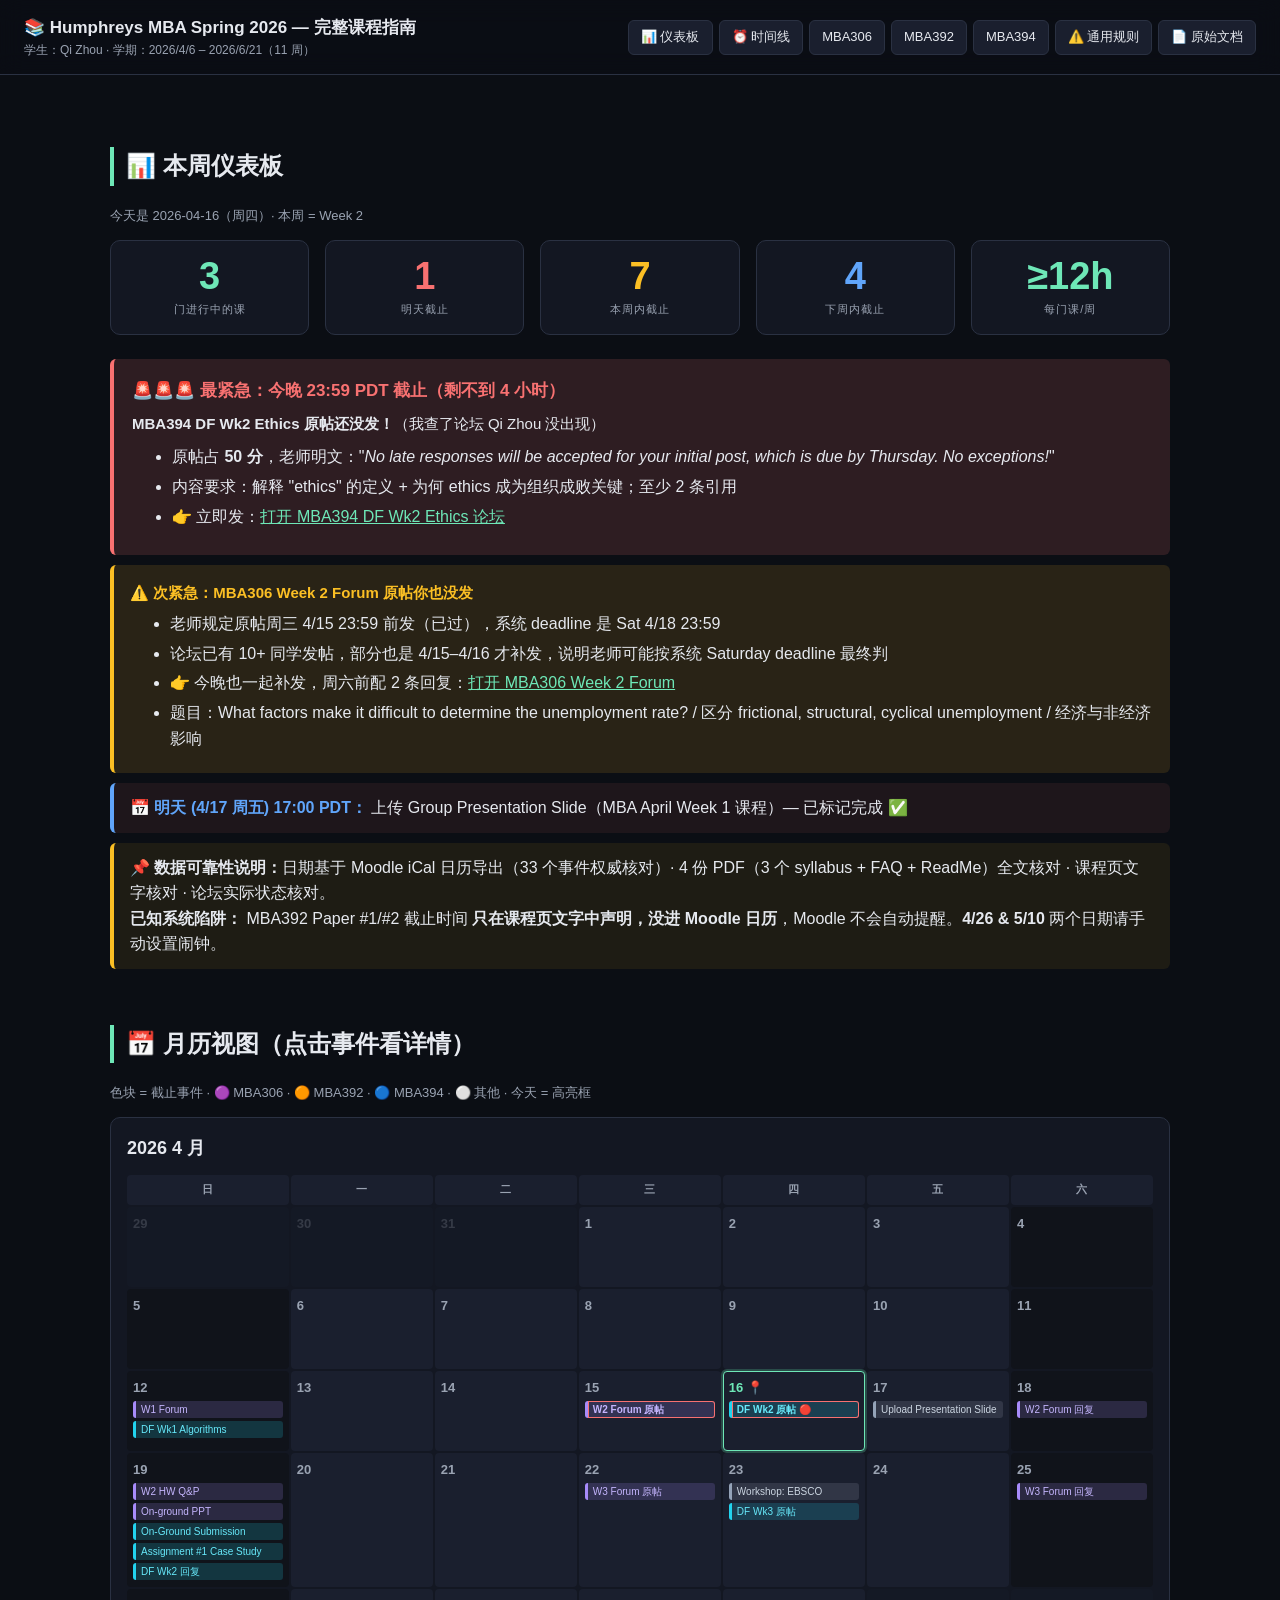
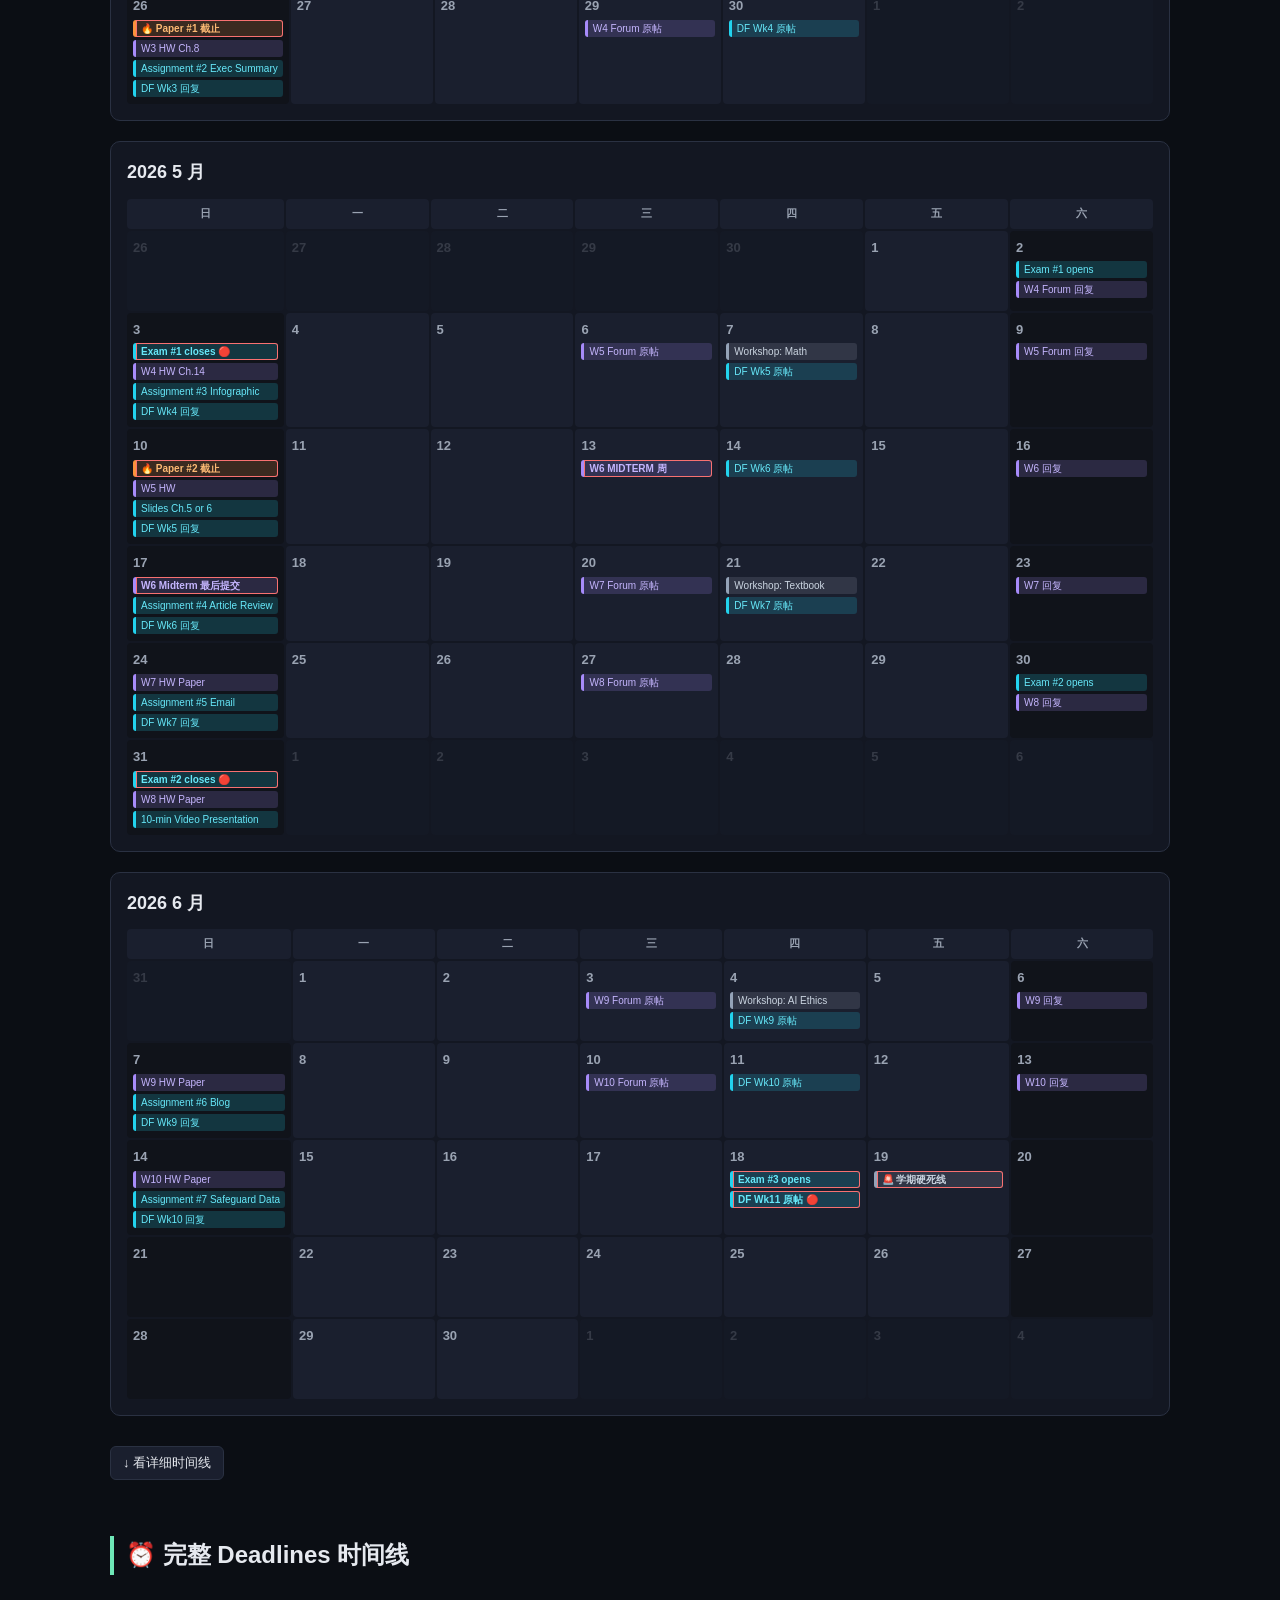
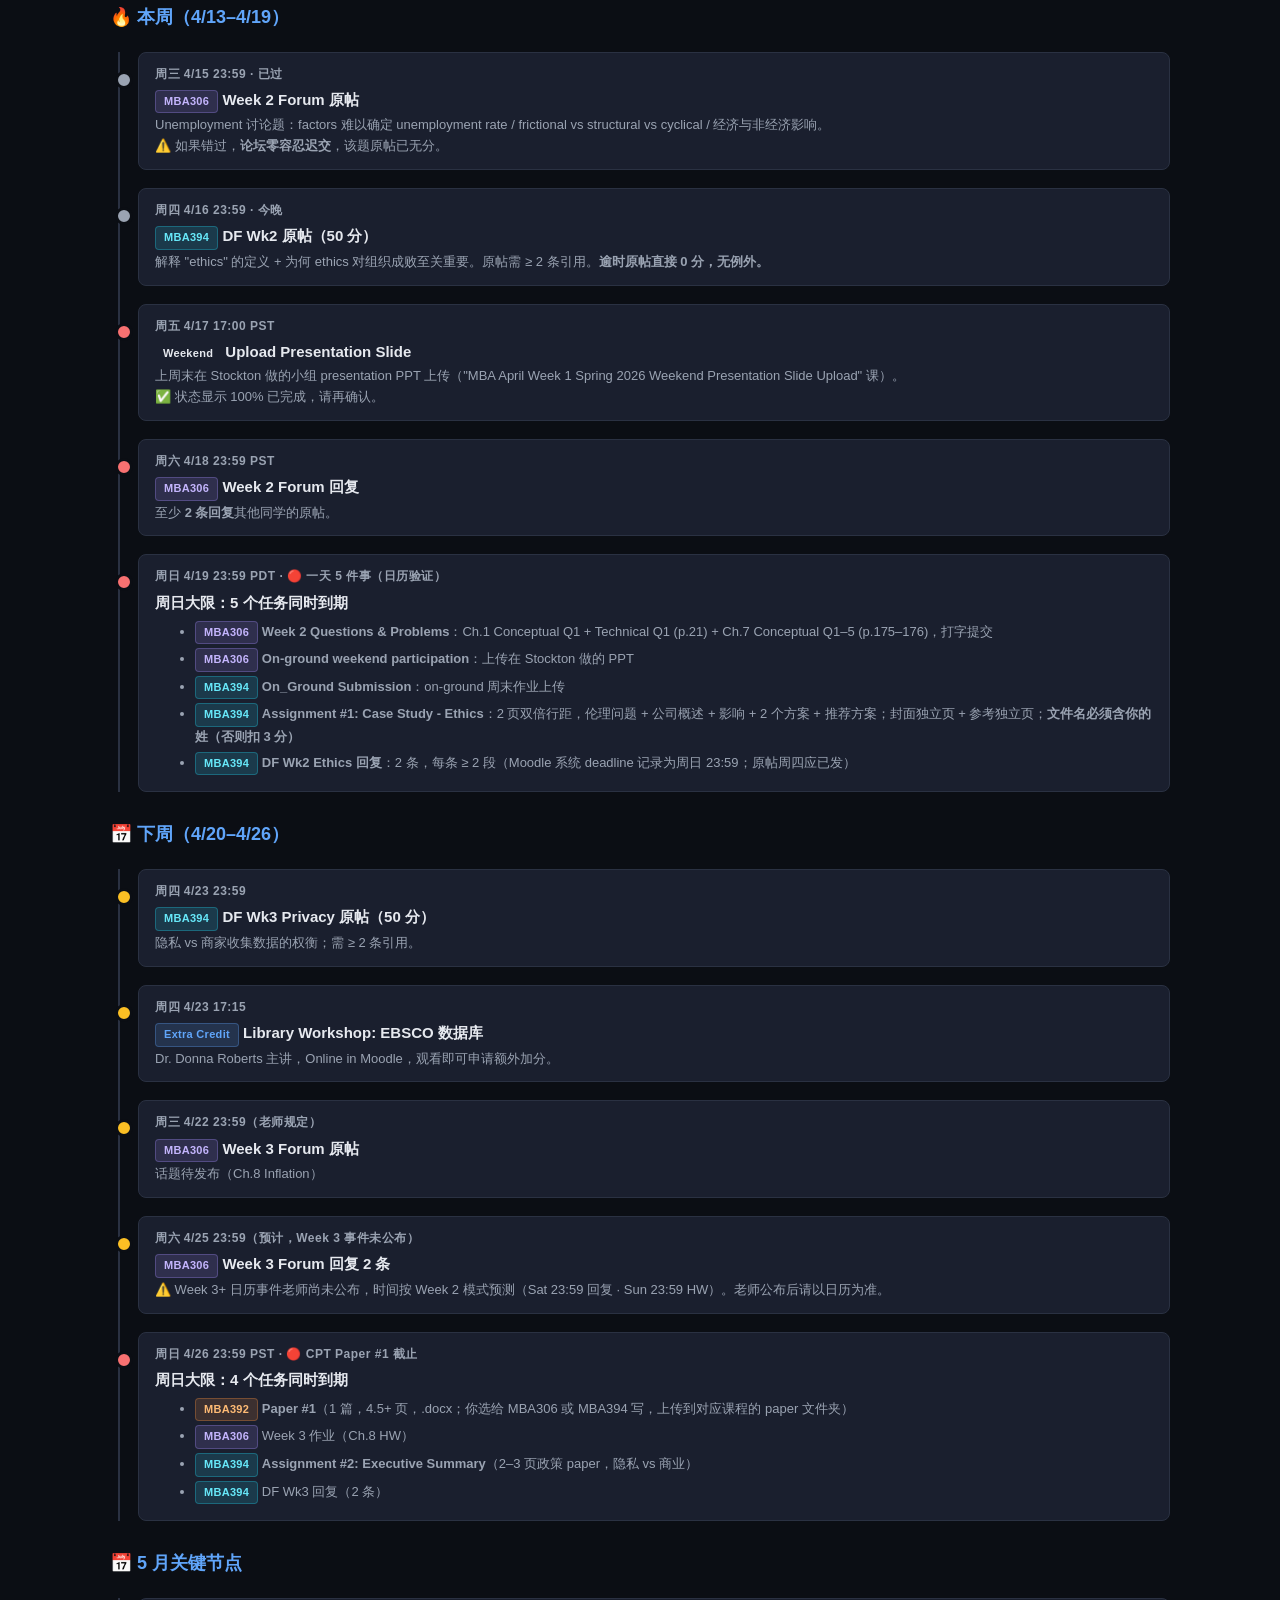
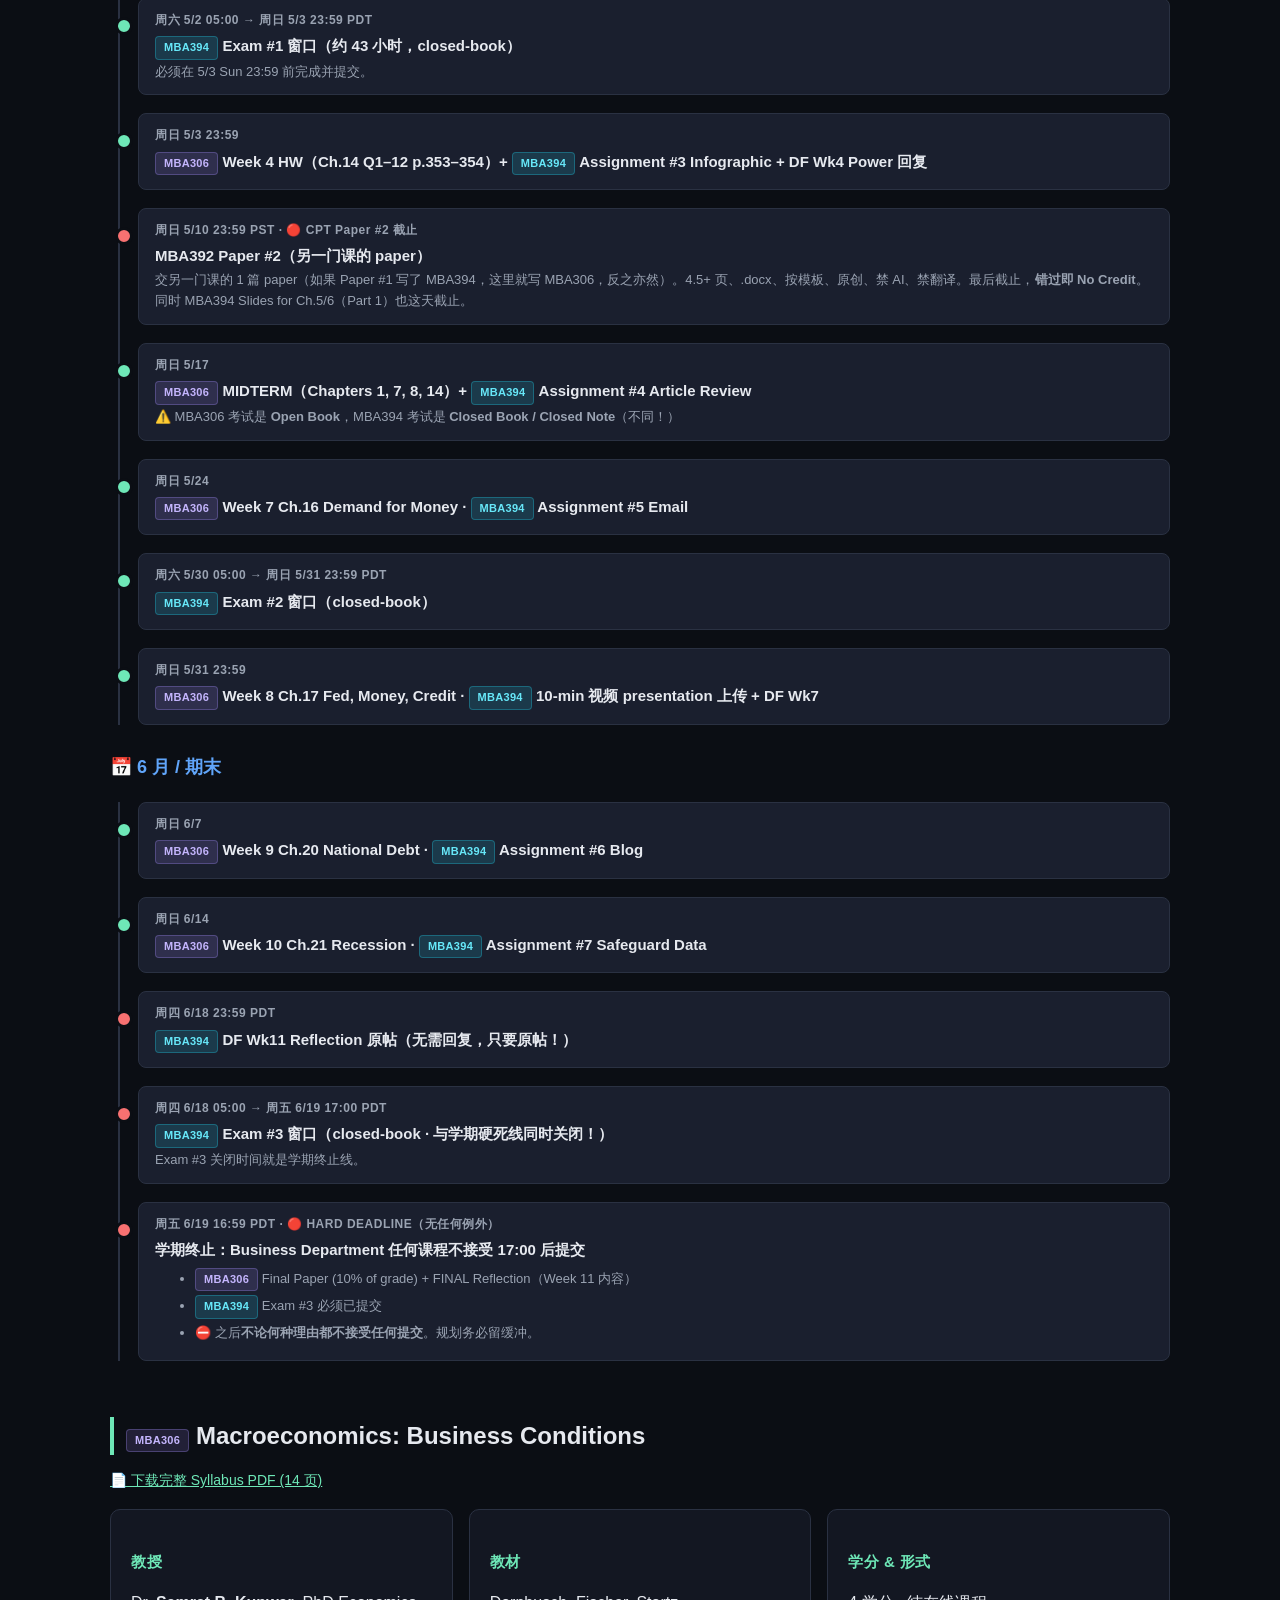
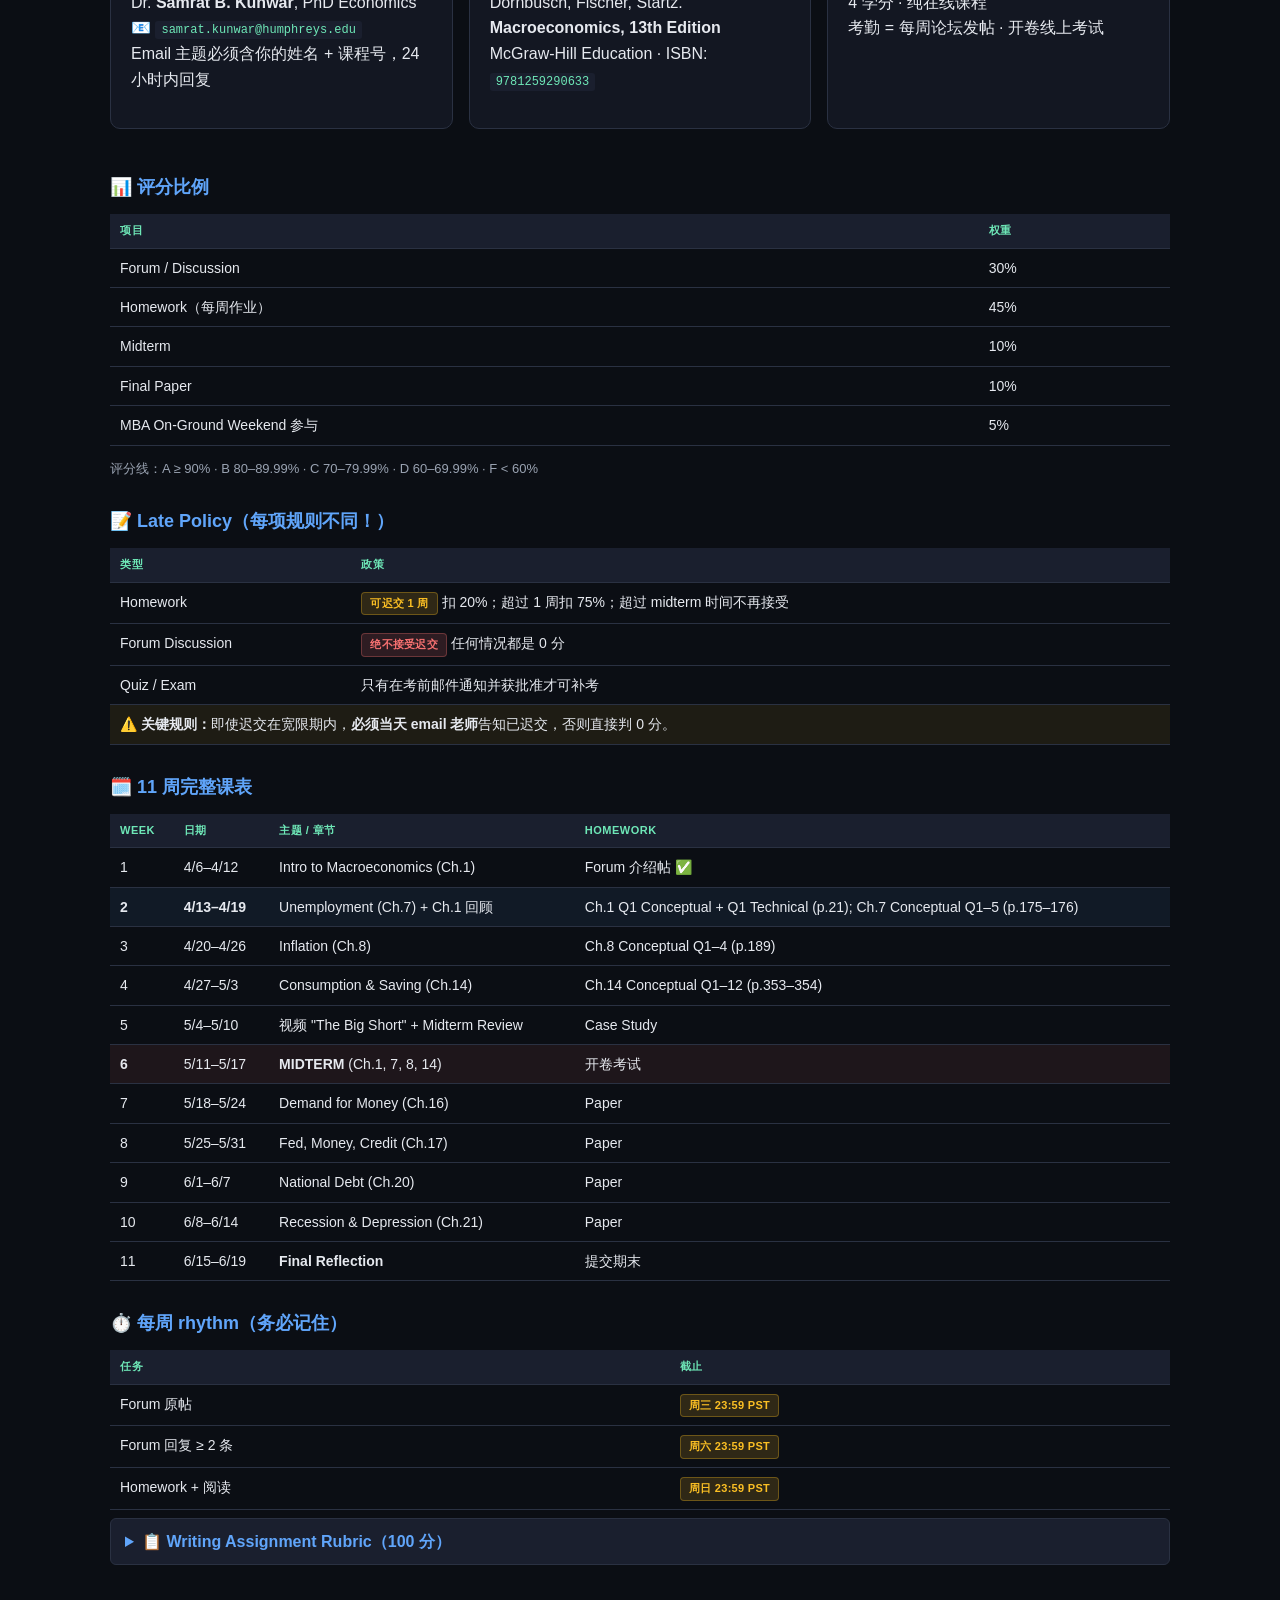
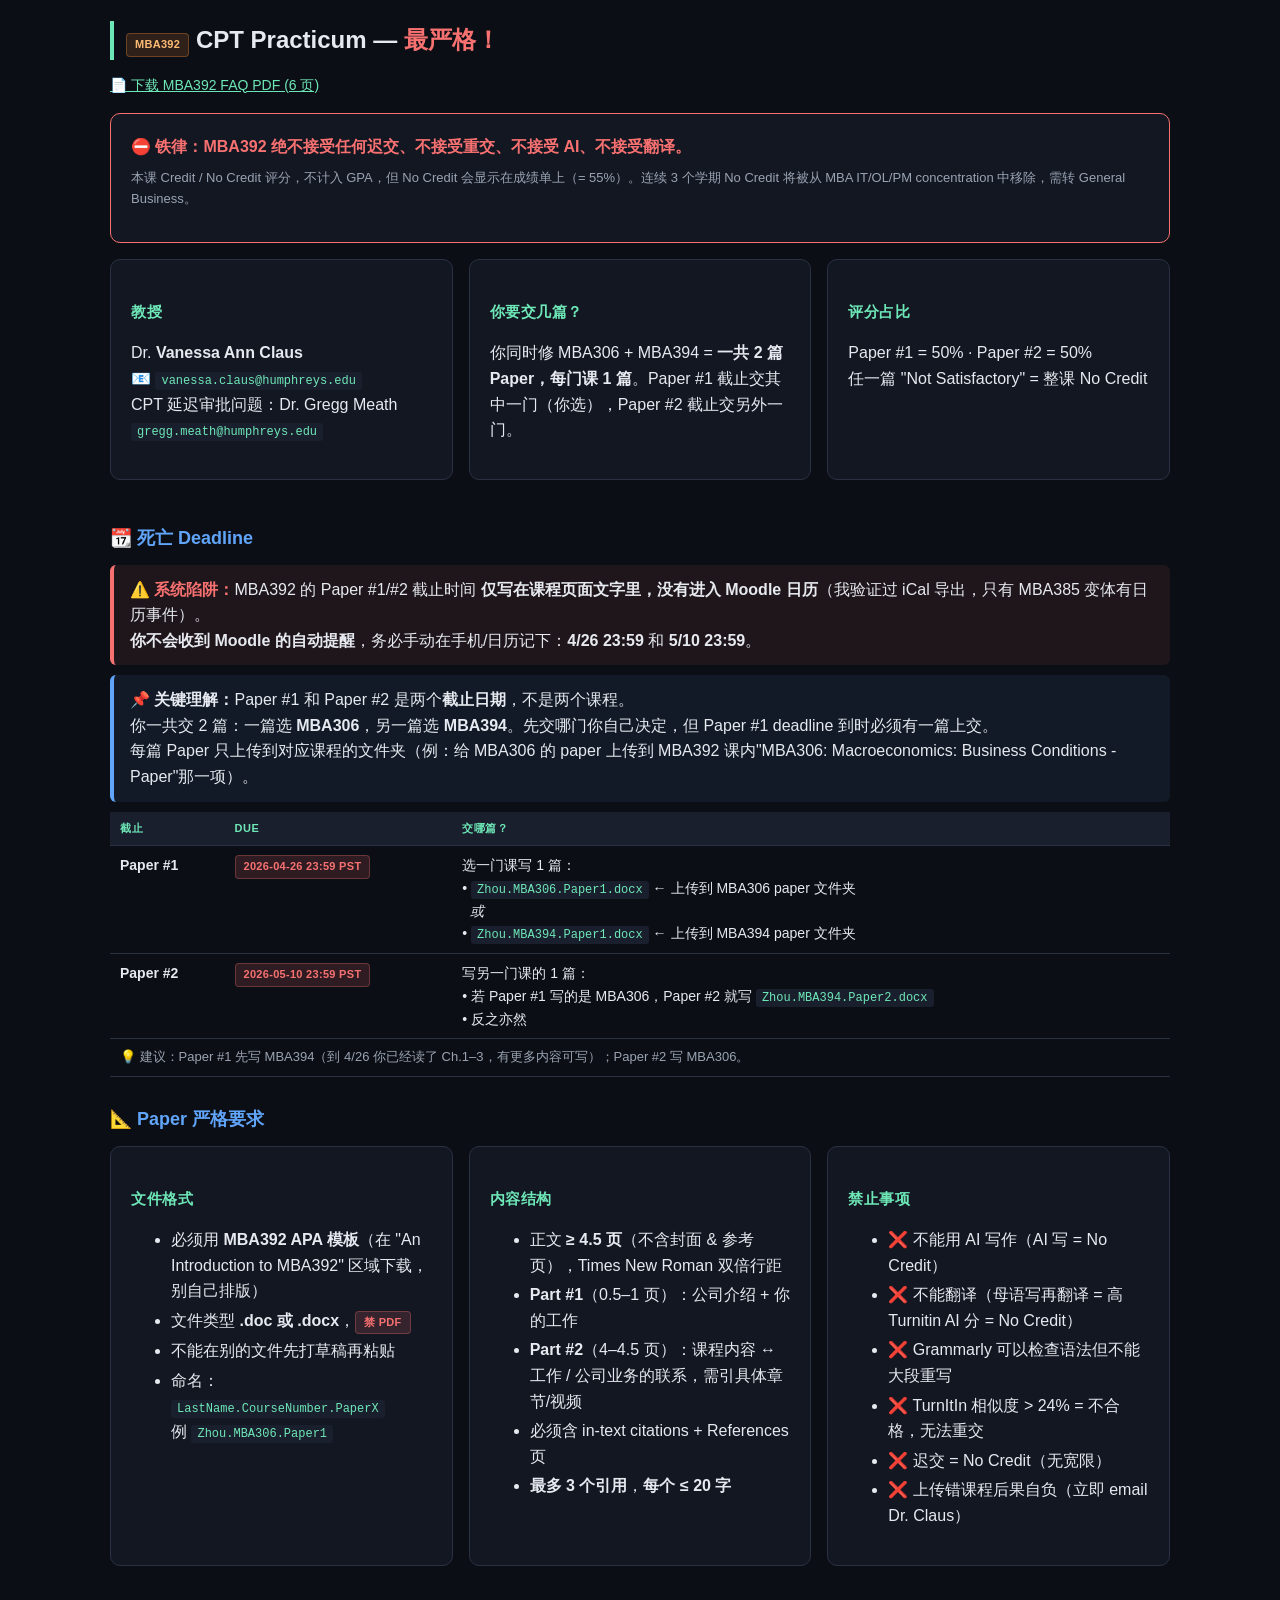
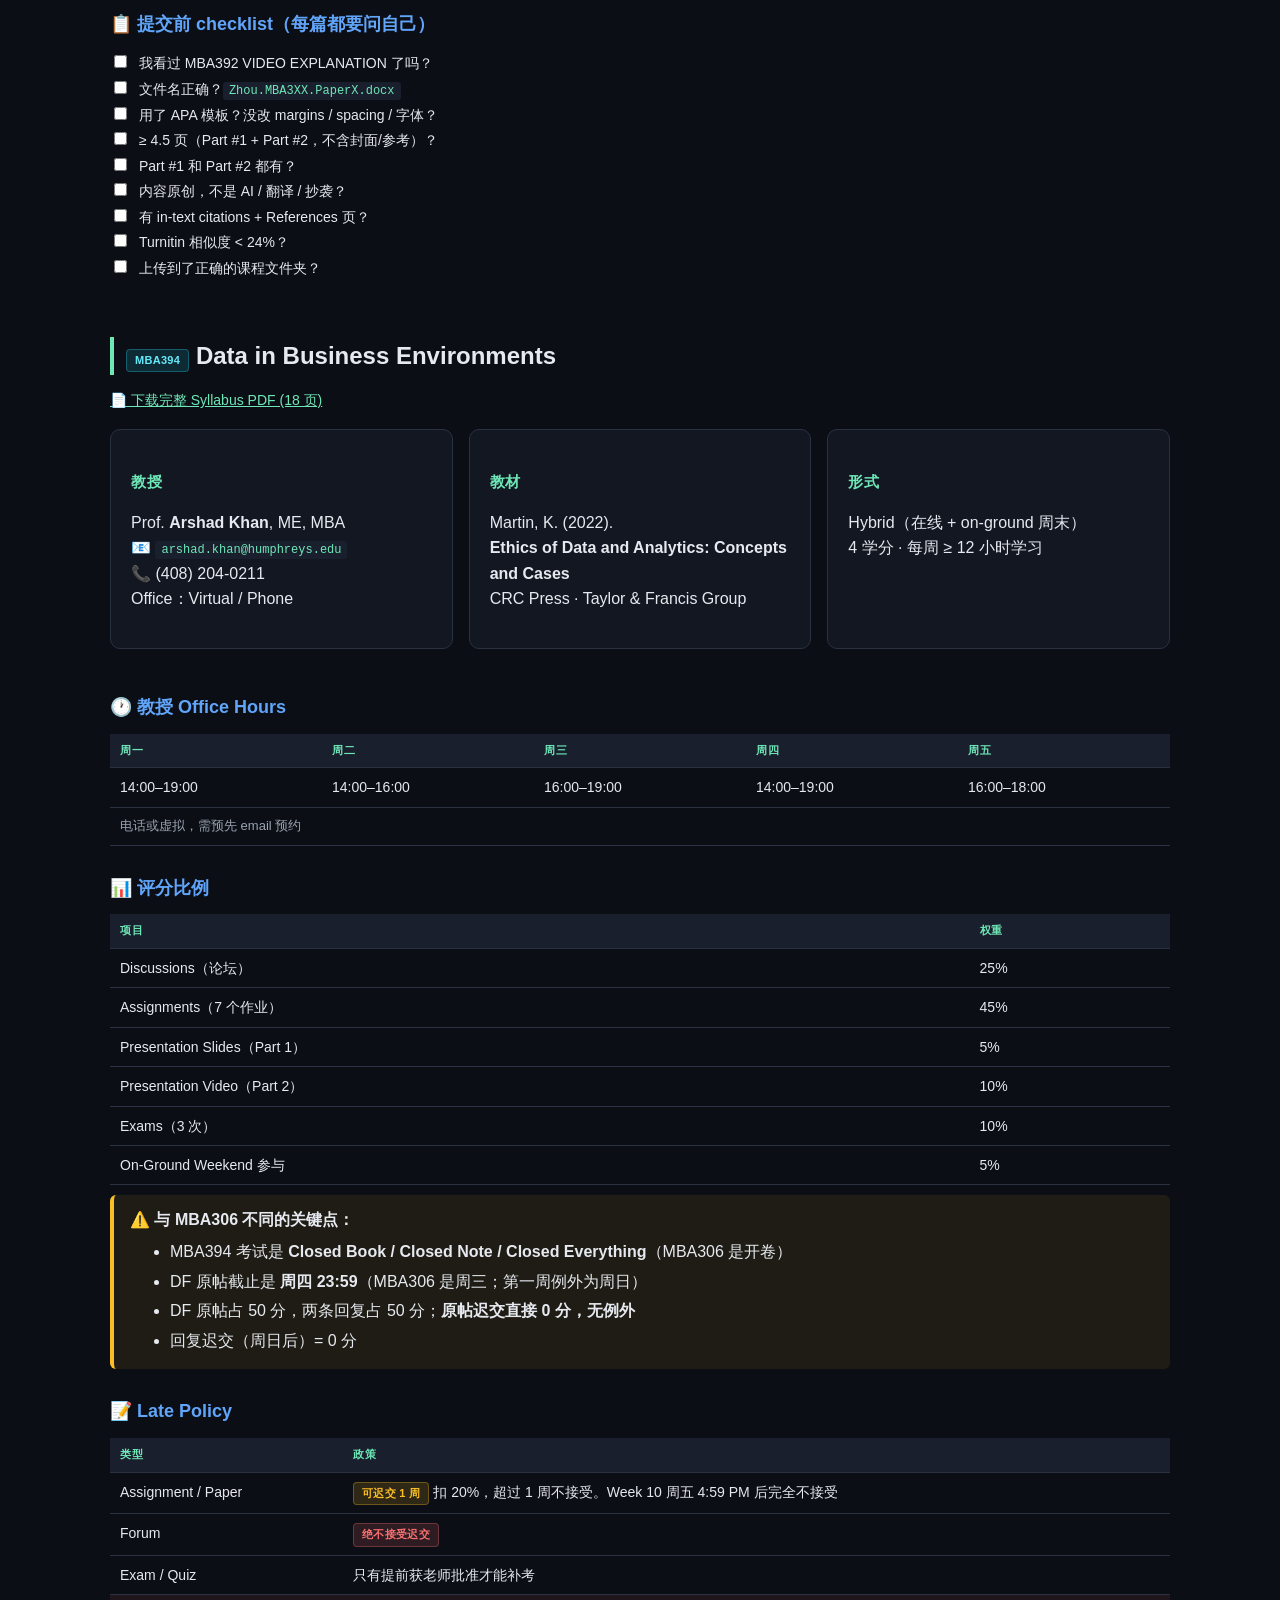
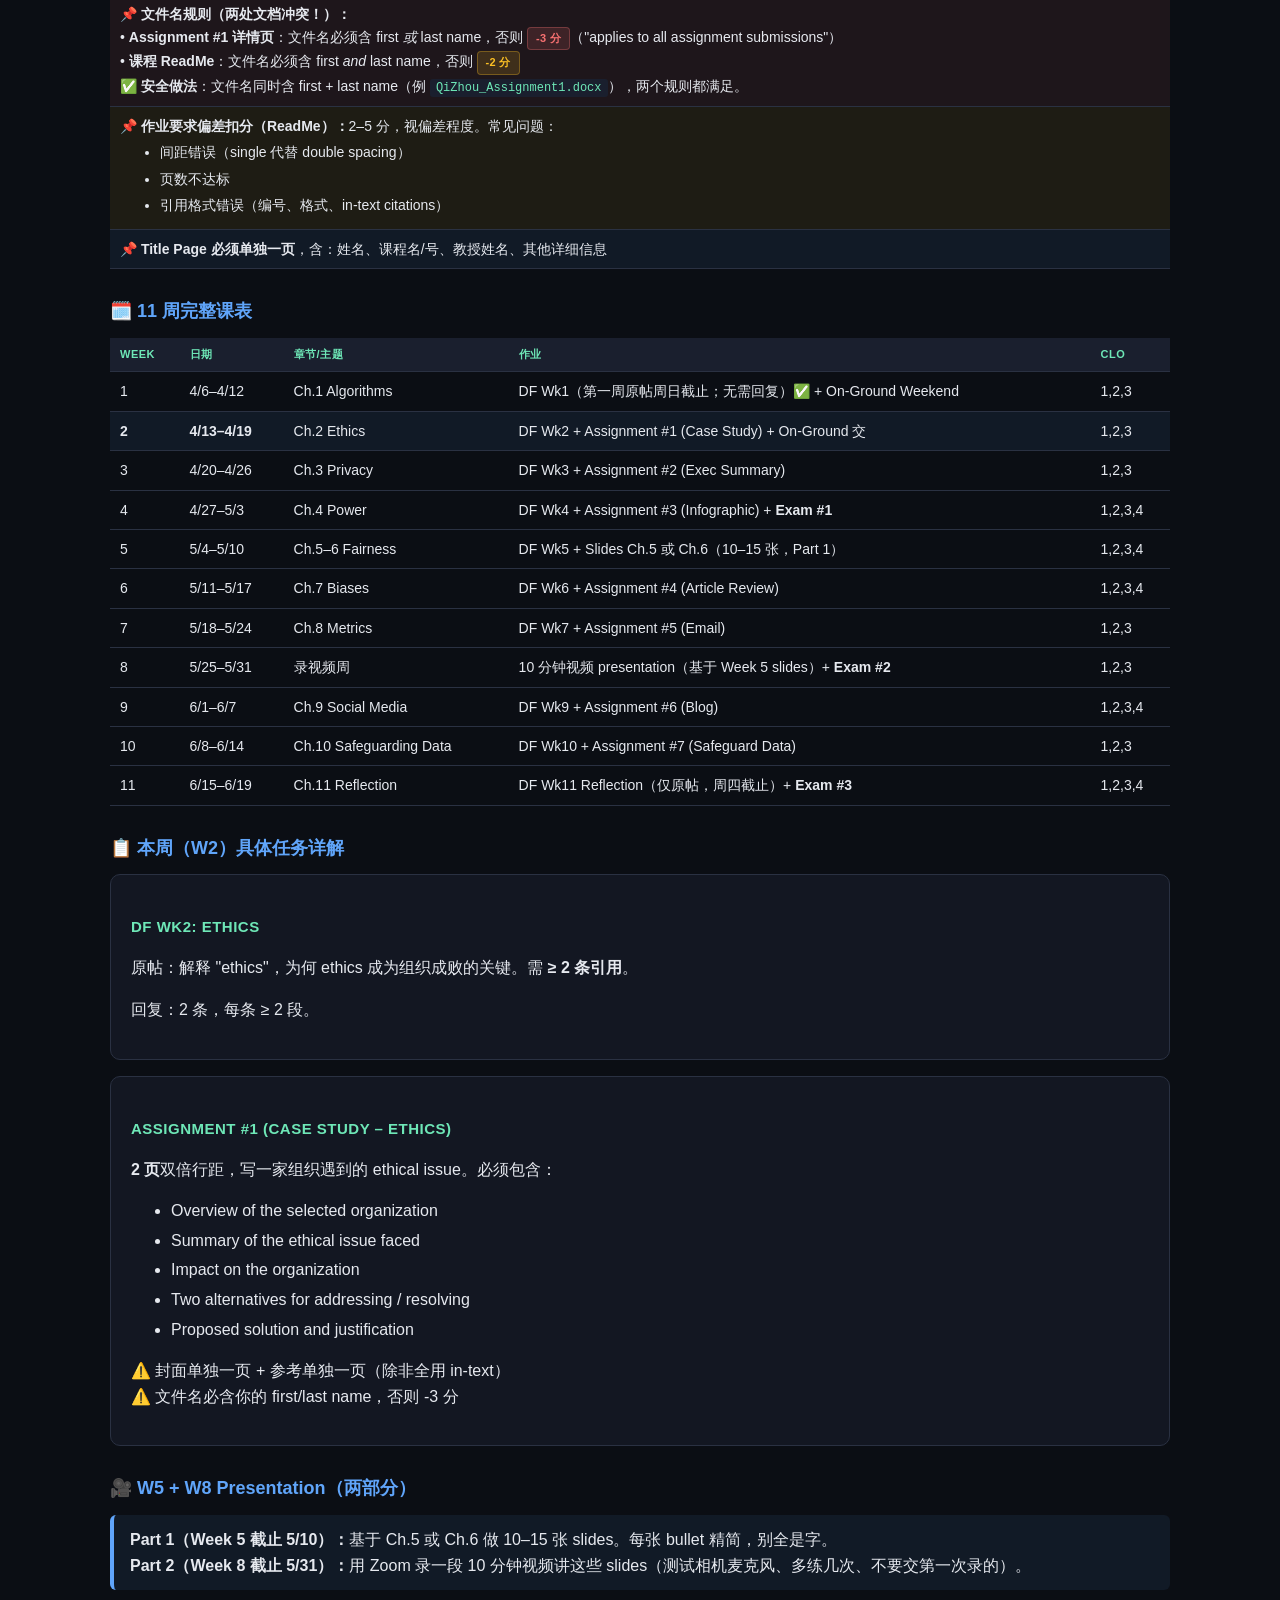
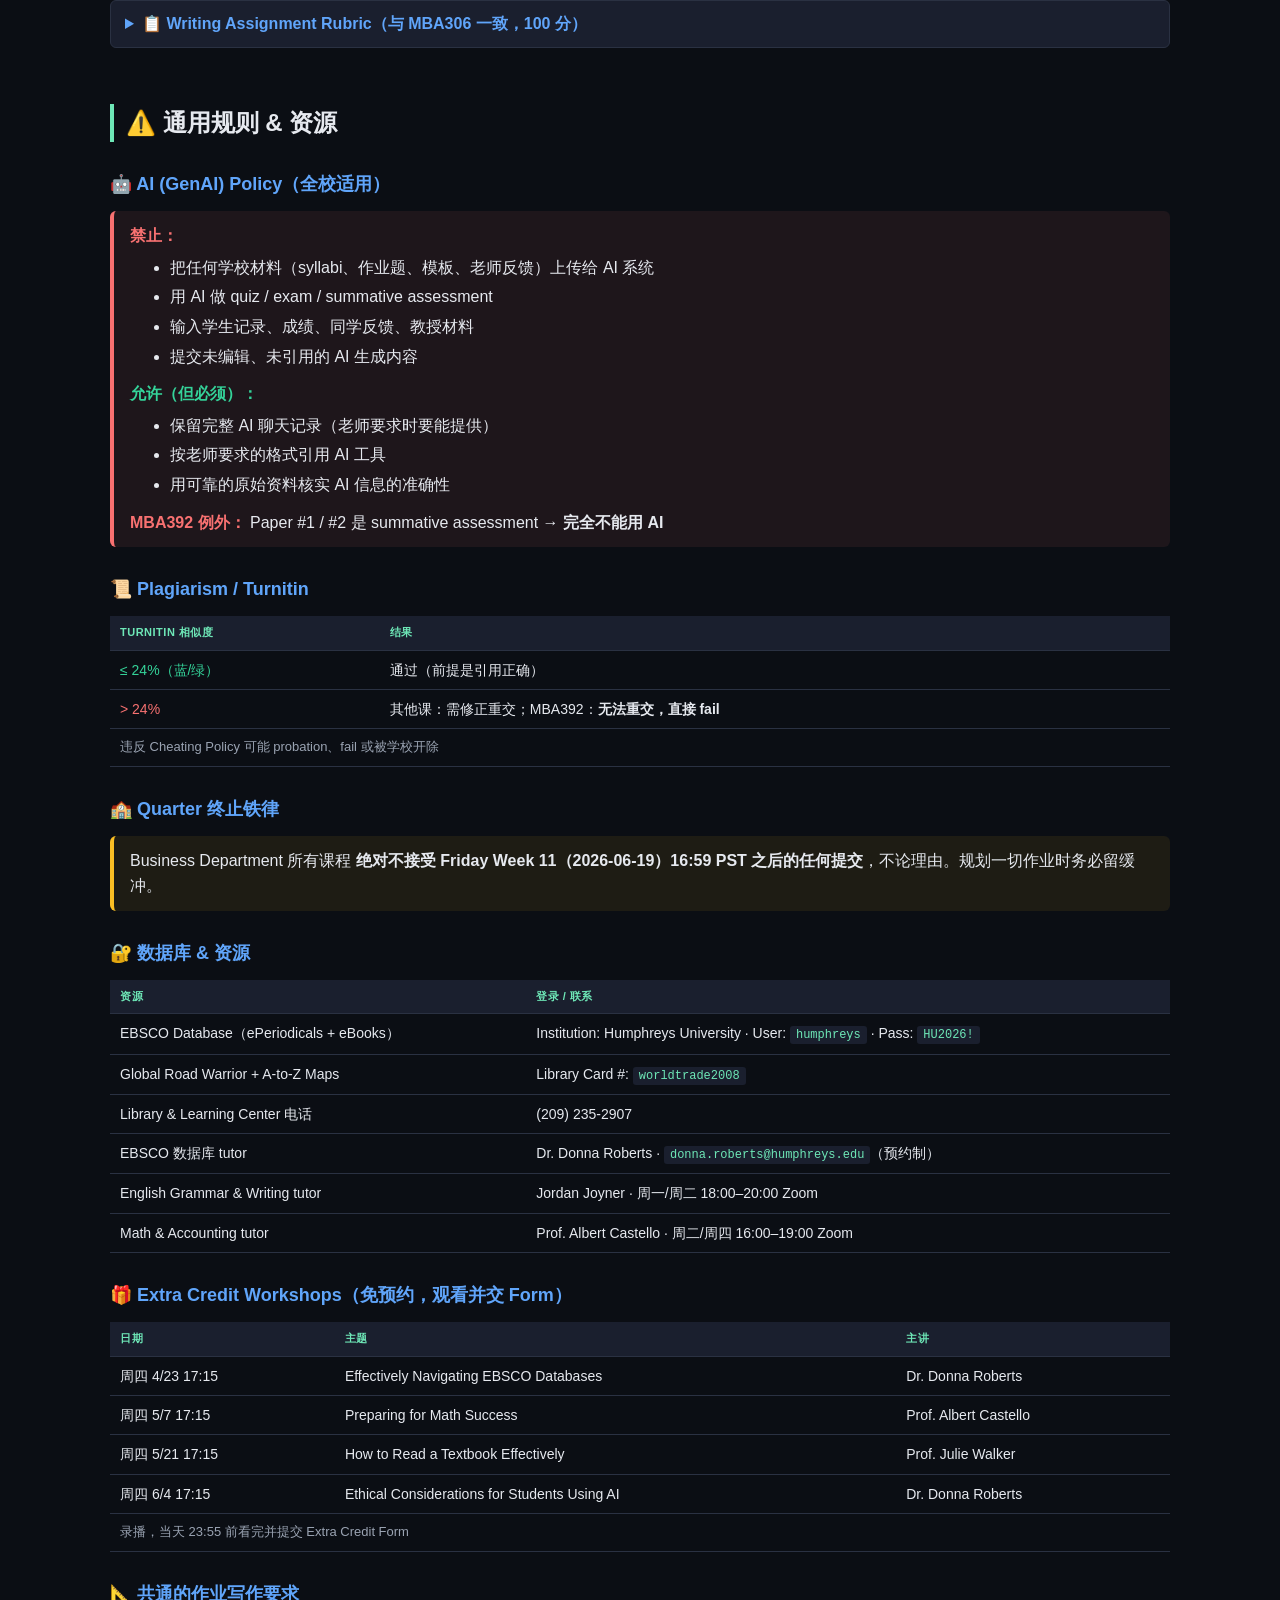
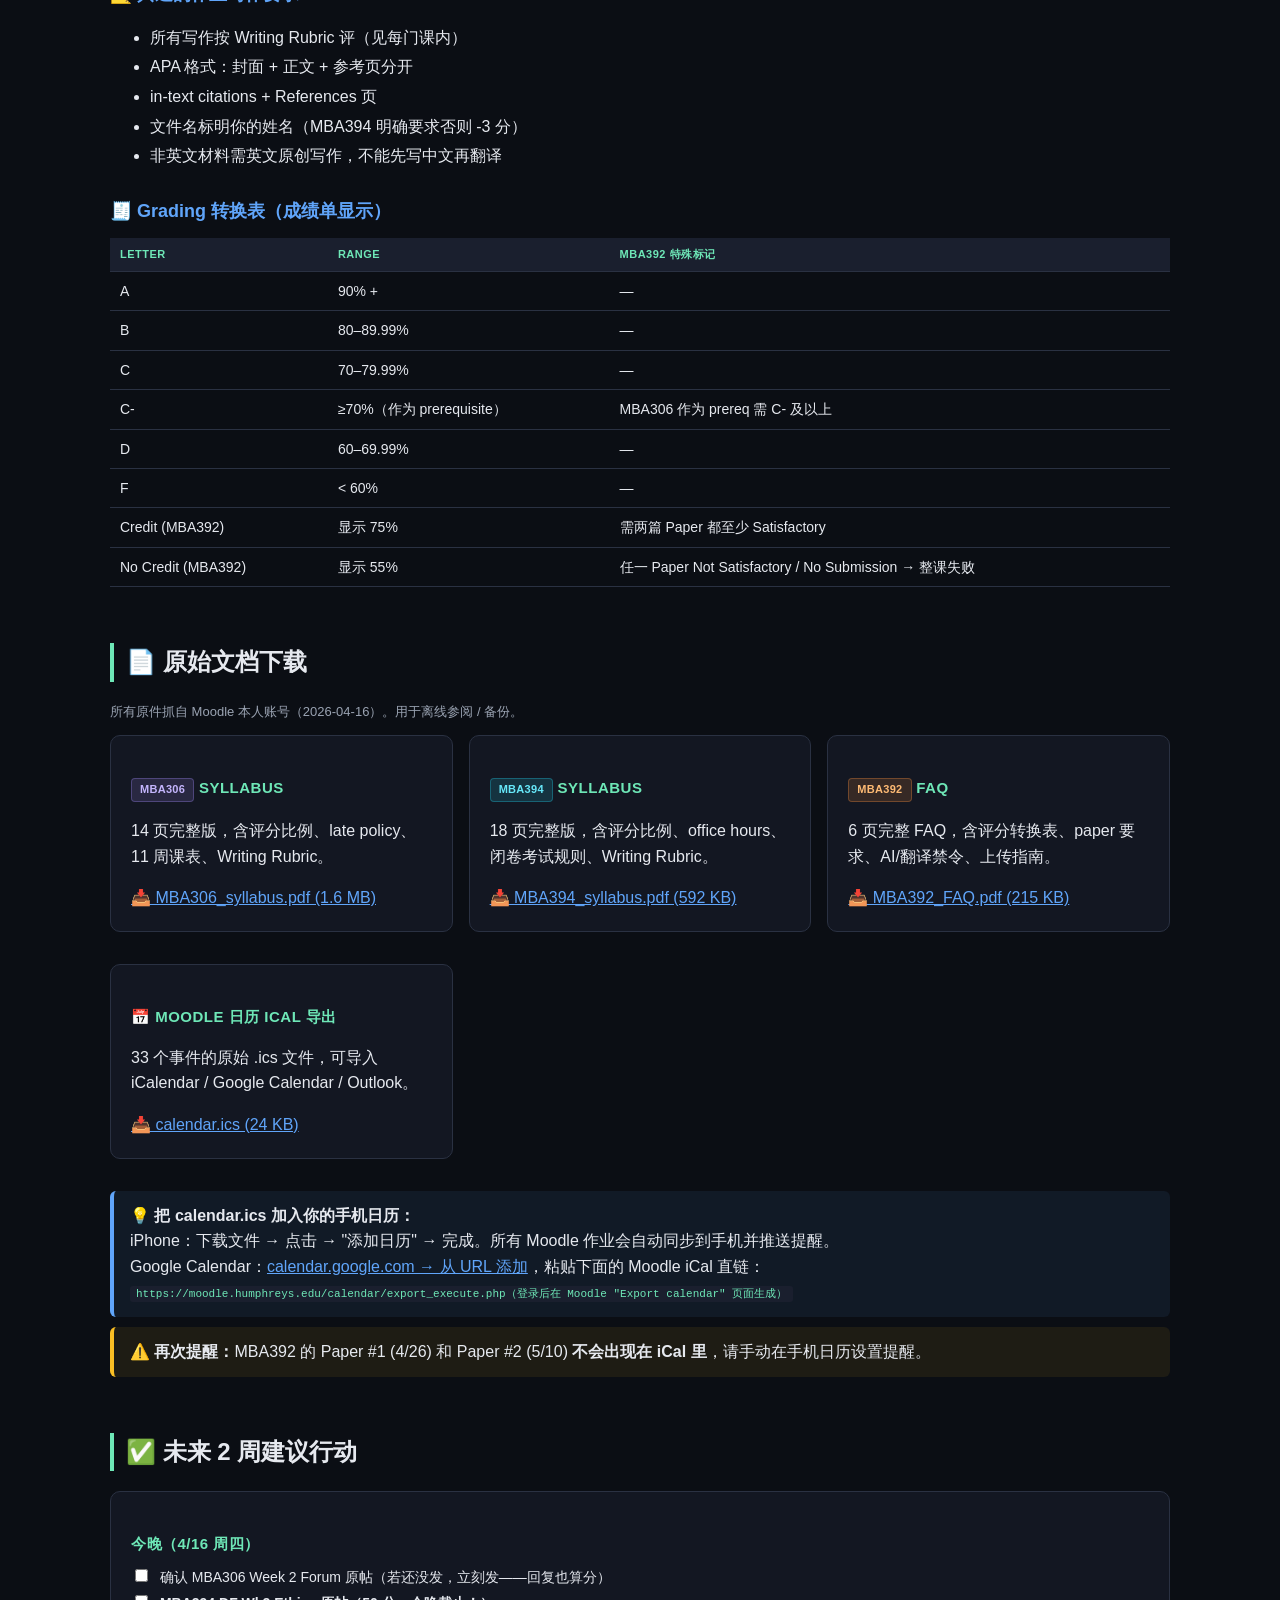
==== courses_spring2026.html @ e70f69fa "Add month calendar view (Apr-Jun 2026) with clickable events" ====
<!DOCTYPE html>
<html lang="zh-CN">
<head>
<meta charset="UTF-8">
<meta name="viewport" content="width=device-width, initial-scale=1.0">
<title>Humphreys MBA Spring 2026 — 课程完整指南</title>
<style>
  :root{
    --bg:#0b0e14; --panel:#131722; --panel2:#1a1f2e; --line:#2a3142;
    --text:#e6e9ef; --muted:#9aa3b2; --accent:#6ee7b7; --accent2:#60a5fa;
    --warn:#fbbf24; --danger:#f87171; --ok:#34d399;
  }
  *{box-sizing:border-box}
  body{margin:0;font-family:-apple-system,BlinkMacSystemFont,"SF Pro Text","PingFang SC","Microsoft YaHei",sans-serif;background:var(--bg);color:var(--text);line-height:1.6}
  header{position:sticky;top:0;z-index:10;background:rgba(11,14,20,.85);backdrop-filter:blur(12px);border-bottom:1px solid var(--line);padding:14px 24px;display:flex;justify-content:space-between;align-items:center;flex-wrap:wrap;gap:10px}
  header h1{font-size:17px;margin:0;font-weight:600}
  header .meta{font-size:12px;color:var(--muted)}
  nav{display:flex;gap:6px;flex-wrap:wrap}
  nav a{padding:6px 12px;border-radius:6px;background:var(--panel2);color:var(--text);text-decoration:none;font-size:13px;border:1px solid var(--line)}
  nav a:hover{background:var(--accent);color:#0b0e14}
  main{max-width:1100px;margin:0 auto;padding:32px 20px}
  section{margin-bottom:56px}
  h2{font-size:24px;border-left:4px solid var(--accent);padding-left:12px;margin:40px 0 20px}
  h3{font-size:18px;color:var(--accent2);margin:28px 0 12px}
  h4{font-size:15px;color:var(--accent);margin:20px 0 8px;text-transform:uppercase;letter-spacing:.5px}
  .card{background:var(--panel);border:1px solid var(--line);border-radius:10px;padding:20px;margin-bottom:16px}
  .grid{display:grid;grid-template-columns:repeat(auto-fit,minmax(300px,1fr));gap:16px}
  table{width:100%;border-collapse:collapse;font-size:14px;margin:8px 0}
  th,td{text-align:left;padding:8px 10px;border-bottom:1px solid var(--line);vertical-align:top}
  th{background:var(--panel2);color:var(--accent);font-weight:600;text-transform:uppercase;font-size:11px;letter-spacing:.5px}
  tr:hover td{background:rgba(96,165,250,.05)}
  .pill{display:inline-block;padding:2px 8px;border-radius:4px;font-size:11px;font-weight:600;letter-spacing:.3px}
  .pill.urgent{background:rgba(248,113,113,.15);color:var(--danger);border:1px solid rgba(248,113,113,.3)}
  .pill.warn{background:rgba(251,191,36,.15);color:var(--warn);border:1px solid rgba(251,191,36,.3)}
  .pill.ok{background:rgba(52,211,153,.15);color:var(--ok);border:1px solid rgba(52,211,153,.3)}
  .pill.info{background:rgba(96,165,250,.15);color:var(--accent2);border:1px solid rgba(96,165,250,.3)}
  .pill.done{background:rgba(154,163,178,.15);color:var(--muted);border:1px solid var(--line)}
  .pill.mba306{background:rgba(167,139,250,.15);color:#c4b5fd;border:1px solid rgba(167,139,250,.3)}
  .pill.mba392{background:rgba(251,146,60,.15);color:#fdba74;border:1px solid rgba(251,146,60,.3)}
  .pill.mba394{background:rgba(34,211,238,.15);color:#67e8f9;border:1px solid rgba(34,211,238,.3)}
  .alert{background:rgba(248,113,113,.08);border-left:4px solid var(--danger);padding:12px 16px;border-radius:6px;margin:10px 0}
  .alert.warn{background:rgba(251,191,36,.08);border-left-color:var(--warn)}
  .alert.ok{background:rgba(52,211,153,.08);border-left-color:var(--ok)}
  .alert.info{background:rgba(96,165,250,.08);border-left-color:var(--accent2)}
  .muted{color:var(--muted);font-size:13px}
  .big{font-size:38px;font-weight:700;color:var(--accent);margin:0;line-height:1}
  .stat{background:var(--panel);border:1px solid var(--line);border-radius:10px;padding:16px;text-align:center}
  .stat .lbl{font-size:11px;color:var(--muted);text-transform:uppercase;letter-spacing:1px;margin-top:6px}
  ul li{margin:4px 0}
  code{background:var(--panel2);padding:2px 6px;border-radius:3px;font-size:12px;color:var(--accent)}
  details{background:var(--panel2);border:1px solid var(--line);border-radius:6px;padding:10px 14px;margin:6px 0}
  details summary{cursor:pointer;font-weight:600;color:var(--accent2)}
  details[open] summary{margin-bottom:10px}
  .timeline{position:relative;padding-left:28px;margin:20px 0}
  .timeline::before{content:'';position:absolute;left:8px;top:0;bottom:0;width:2px;background:var(--line)}
  .event{position:relative;margin-bottom:18px;padding:12px 16px;background:var(--panel2);border-radius:8px;border:1px solid var(--line)}
  .event::before{content:'';position:absolute;left:-24px;top:18px;width:12px;height:12px;border-radius:50%;background:var(--accent);border:3px solid var(--bg)}
  .event.past::before{background:var(--muted)}
  .event.urgent::before{background:var(--danger)}
  .event.soon::before{background:var(--warn)}
  .event .date{font-size:12px;color:var(--muted);font-weight:600;letter-spacing:.5px}
  .event .title{font-size:15px;font-weight:600;margin:4px 0 2px}
  .event .desc{font-size:13px;color:var(--muted)}
  .chk{font-size:14px}
  .chk input{margin-right:8px}
  .rubric-item{display:flex;justify-content:space-between;padding:6px 0;border-bottom:1px dashed var(--line);font-size:13px}
  footer{text-align:center;color:var(--muted);font-size:12px;padding:24px;border-top:1px solid var(--line);margin-top:40px}
  @media print {body{background:white;color:black} .card{break-inside:avoid}}

  /* Calendar grid */
  .cal-month{background:var(--panel);border:1px solid var(--line);border-radius:10px;padding:16px;margin-bottom:20px}
  .cal-month h4{margin:0 0 12px;color:var(--text);font-size:18px;letter-spacing:0}
  .cal-grid{display:grid;grid-template-columns:repeat(7,1fr);gap:2px;font-size:12px}
  .cal-head{text-align:center;padding:6px 4px;font-weight:600;color:var(--muted);font-size:11px;text-transform:uppercase;background:var(--panel2);border-radius:4px}
  .cal-day{background:var(--panel2);border-radius:4px;padding:6px 5px;min-height:80px;border:1px solid transparent;position:relative}
  .cal-day.outside{opacity:.25}
  .cal-day.today{border-color:var(--accent);box-shadow:0 0 0 2px rgba(110,231,183,.25)}
  .cal-day.weekend{background:#10131a}
  .cal-day .dnum{font-weight:700;color:var(--muted);font-size:13px}
  .cal-day.today .dnum{color:var(--accent)}
  .cal-evt{display:block;margin-top:3px;padding:2px 5px;border-radius:3px;font-size:10px;line-height:1.3;cursor:pointer;overflow:hidden;text-overflow:ellipsis;white-space:nowrap;transition:all .15s}
  .cal-evt:hover{transform:translateX(2px);white-space:normal;z-index:5;position:relative}
  .cal-evt.m306{background:rgba(167,139,250,.18);color:#c4b5fd;border-left:3px solid #a78bfa}
  .cal-evt.m392{background:rgba(251,146,60,.18);color:#fdba74;border-left:3px solid #fb923c}
  .cal-evt.m394{background:rgba(34,211,238,.18);color:#67e8f9;border-left:3px solid #22d3ee}
  .cal-evt.gen{background:rgba(154,163,178,.18);color:#cbd5e1;border-left:3px solid #94a3b8}
  .cal-evt.urgent{box-shadow:0 0 0 1px var(--danger) inset;font-weight:700}
  .cal-modal{display:none;position:fixed;inset:0;background:rgba(0,0,0,.7);z-index:100;align-items:center;justify-content:center;padding:20px}
  .cal-modal.show{display:flex}
  .cal-modal-inner{background:var(--panel);border:1px solid var(--line);border-radius:10px;padding:24px;max-width:500px;width:100%;max-height:80vh;overflow:auto}
  .cal-modal-close{float:right;cursor:pointer;color:var(--muted);font-size:20px;border:none;background:none}
  @media (max-width:768px){
    .cal-day{min-height:55px;padding:3px 2px}
    .cal-evt{font-size:9px;padding:1px 3px}
  }
</style>
</head>
<body>
<header>
  <div>
    <h1>📚 Humphreys MBA Spring 2026 — 完整课程指南</h1>
    <div class="meta">学生：Qi Zhou · 学期：2026/4/6 – 2026/6/21（11 周）</div>
  </div>
  <nav>
    <a href="#dash">📊 仪表板</a>
    <a href="#timeline">⏰ 时间线</a>
    <a href="#mba306">MBA306</a>
    <a href="#mba392">MBA392</a>
    <a href="#mba394">MBA394</a>
    <a href="#policy">⚠️ 通用规则</a>
    <a href="#downloads">📄 原始文档</a>
  </nav>
</header>

<main>

<section id="dash">
  <h2>📊 本周仪表板</h2>
  <p class="muted">今天是 2026-04-16（周四）· 本周 = Week 2</p>
  <div class="grid" style="grid-template-columns:repeat(auto-fit,minmax(160px,1fr))">
    <div class="stat"><p class="big">3</p><div class="lbl">门进行中的课</div></div>
    <div class="stat"><p class="big" style="color:var(--danger)">1</p><div class="lbl">明天截止</div></div>
    <div class="stat"><p class="big" style="color:var(--warn)">7</p><div class="lbl">本周内截止</div></div>
    <div class="stat"><p class="big" style="color:var(--accent2)">4</p><div class="lbl">下周内截止</div></div>
    <div class="stat"><p class="big">≥12h</p><div class="lbl">每门课/周</div></div>
  </div>

  <div class="alert" style="margin-top:24px;border-left-color:var(--danger);background:rgba(248,113,113,.15);padding:18px">
    <div style="font-size:17px;color:var(--danger);font-weight:700;margin-bottom:8px">🚨🚨🚨 最紧急：今晚 23:59 PDT 截止（剩不到 4 小时）</div>
    <div style="font-size:15px"><strong>MBA394 DF Wk2 Ethics 原帖还没发！</strong>（我查了论坛 Qi Zhou 没出现）</div>
    <ul style="margin:8px 0">
      <li>原帖占 <strong>50 分</strong>，老师明文："<em>No late responses will be accepted for your initial post, which is due by Thursday. No exceptions!</em>"</li>
      <li>内容要求：解释 "ethics" 的定义 + 为何 ethics 成为组织成败关键；至少 2 条引用</li>
      <li>👉 立即发：<a href="https://moodle.humphreys.edu/mod/forum/view.php?id=366348" target="_blank" style="color:var(--accent);text-decoration:underline">打开 MBA394 DF Wk2 Ethics 论坛</a></li>
    </ul>
  </div>
  <div class="alert" style="border-left-color:var(--warn);background:rgba(251,191,36,.12);padding:16px">
    <div style="font-size:15px;color:var(--warn);font-weight:700">⚠️ 次紧急：MBA306 Week 2 Forum 原帖你也没发</div>
    <ul style="margin:6px 0">
      <li>老师规定原帖周三 4/15 23:59 前发（已过），系统 deadline 是 Sat 4/18 23:59</li>
      <li>论坛已有 10+ 同学发帖，部分也是 4/15–4/16 才补发，说明老师可能按系统 Saturday deadline 最终判</li>
      <li>👉 今晚也一起补发，周六前配 2 条回复：<a href="https://moodle.humphreys.edu/mod/forum/view.php?id=366035" target="_blank" style="color:var(--accent);text-decoration:underline">打开 MBA306 Week 2 Forum</a></li>
      <li>题目：What factors make it difficult to determine the unemployment rate? / 区分 frictional, structural, cyclical unemployment / 经济与非经济影响</li>
    </ul>
  </div>
  <div class="alert" style="border-left-color:var(--accent2)">
    <strong style="color:var(--accent2)">📅 明天 (4/17 周五) 17:00 PDT：</strong> 上传 Group Presentation Slide（MBA April Week 1 课程）— 已标记完成 ✅
  </div>
  <div class="alert warn">
    <strong>📌 数据可靠性说明：</strong>日期基于 Moodle iCal 日历导出（33 个事件权威核对）· 4 份 PDF（3 个 syllabus + FAQ + ReadMe）全文核对 · 课程页文字核对 · 论坛实际状态核对。<br>
    <strong>已知系统陷阱：</strong> MBA392 Paper #1/#2 截止时间 <strong>只在课程页文字中声明，没进 Moodle 日历</strong>，Moodle 不会自动提醒。<strong>4/26 & 5/10</strong> 两个日期请手动设置闹钟。
  </div>
</section>

<section id="calendar">
  <h2>📅 月历视图（点击事件看详情）</h2>
  <p class="muted">色块 = 截止事件 · 🟣 MBA306 · 🟠 MBA392 · 🔵 MBA394 · ⚪ 其他 · 今天 = 高亮框</p>
  <div id="month-grid"></div>
  <nav><a href="#timeline" style="margin-top:10px;display:inline-block">↓ 看详细时间线</a></nav>
</section>

<section id="timeline">
  <h2>⏰ 完整 Deadlines 时间线</h2>

  <h3>🔥 本周（4/13–4/19）</h3>
  <div class="timeline">
    <div class="event past">
      <div class="date">周三 4/15 23:59 · 已过</div>
      <div class="title"><span class="pill mba306">MBA306</span> Week 2 Forum 原帖</div>
      <div class="desc">Unemployment 讨论题：factors 难以确定 unemployment rate / frictional vs structural vs cyclical / 经济与非经济影响。<br>⚠️ 如果错过，<strong>论坛零容忍迟交</strong>，该题原帖已无分。</div>
    </div>
    <div class="event past">
      <div class="date">周四 4/16 23:59 · 今晚</div>
      <div class="title"><span class="pill mba394">MBA394</span> DF Wk2 原帖（50 分）</div>
      <div class="desc">解释 "ethics" 的定义 + 为何 ethics 对组织成败至关重要。原帖需 ≥ 2 条引用。<strong>逾时原帖直接 0 分，无例外。</strong></div>
    </div>
    <div class="event urgent">
      <div class="date">周五 4/17 17:00 PST</div>
      <div class="title"><span class="pill">Weekend</span> Upload Presentation Slide</div>
      <div class="desc">上周末在 Stockton 做的小组 presentation PPT 上传（"MBA April Week 1 Spring 2026 Weekend Presentation Slide Upload" 课）。<br>✅ 状态显示 100% 已完成，请再确认。</div>
    </div>
    <div class="event urgent">
      <div class="date">周六 4/18 23:59 PST</div>
      <div class="title"><span class="pill mba306">MBA306</span> Week 2 Forum 回复</div>
      <div class="desc">至少 <strong>2 条回复</strong>其他同学的原帖。</div>
    </div>
    <div class="event urgent">
      <div class="date">周日 4/19 23:59 PDT · 🔴 一天 <strong>5 件事</strong>（日历验证）</div>
      <div class="title">周日大限：5 个任务同时到期</div>
      <div class="desc">
        <ul style="margin:6px 0 0">
          <li><span class="pill mba306">MBA306</span> <strong>Week 2 Questions & Problems</strong>：Ch.1 Conceptual Q1 + Technical Q1 (p.21) + Ch.7 Conceptual Q1–5 (p.175–176)，打字提交</li>
          <li><span class="pill mba306">MBA306</span> <strong>On-ground weekend participation</strong>：上传在 Stockton 做的 PPT</li>
          <li><span class="pill mba394">MBA394</span> <strong>On_Ground Submission</strong>：on-ground 周末作业上传</li>
          <li><span class="pill mba394">MBA394</span> <strong>Assignment #1: Case Study - Ethics</strong>：2 页双倍行距，伦理问题 + 公司概述 + 影响 + 2 个方案 + 推荐方案；封面独立页 + 参考独立页；<strong>文件名必须含你的姓（否则扣 3 分）</strong></li>
          <li><span class="pill mba394">MBA394</span> <strong>DF Wk2 Ethics 回复</strong>：2 条，每条 ≥ 2 段（Moodle 系统 deadline 记录为周日 23:59；原帖周四应已发）</li>
        </ul>
      </div>
    </div>
  </div>

  <h3>📅 下周（4/20–4/26）</h3>
  <div class="timeline">
    <div class="event soon">
      <div class="date">周四 4/23 23:59</div>
      <div class="title"><span class="pill mba394">MBA394</span> DF Wk3 Privacy 原帖（50 分）</div>
      <div class="desc">隐私 vs 商家收集数据的权衡；需 ≥ 2 条引用。</div>
    </div>
    <div class="event soon">
      <div class="date">周四 4/23 17:15</div>
      <div class="title"><span class="pill info">Extra Credit</span> Library Workshop: EBSCO 数据库</div>
      <div class="desc">Dr. Donna Roberts 主讲，Online in Moodle，观看即可申请额外加分。</div>
    </div>
    <div class="event soon">
      <div class="date">周三 4/22 23:59（老师规定）</div>
      <div class="title"><span class="pill mba306">MBA306</span> Week 3 Forum 原帖</div>
      <div class="desc">话题待发布（Ch.8 Inflation）</div>
    </div>
    <div class="event soon">
      <div class="date">周六 4/25 23:59（预计，Week 3 事件未公布）</div>
      <div class="title"><span class="pill mba306">MBA306</span> Week 3 Forum 回复 2 条</div>
      <div class="desc">⚠️ Week 3+ 日历事件老师尚未公布，时间按 Week 2 模式预测（Sat 23:59 回复 · Sun 23:59 HW）。老师公布后请以日历为准。</div>
    </div>
    <div class="event urgent">
      <div class="date">周日 4/26 23:59 PST · 🔴 CPT Paper #1 截止</div>
      <div class="title">周日大限：4 个任务同时到期</div>
      <div class="desc">
        <ul style="margin:6px 0 0">
          <li><span class="pill mba392">MBA392</span> <strong>Paper #1</strong>（1 篇，4.5+ 页，.docx；你选给 MBA306 或 MBA394 写，上传到对应课程的 paper 文件夹）</li>
          <li><span class="pill mba306">MBA306</span> Week 3 作业（Ch.8 HW）</li>
          <li><span class="pill mba394">MBA394</span> <strong>Assignment #2: Executive Summary</strong>（2–3 页政策 paper，隐私 vs 商业）</li>
          <li><span class="pill mba394">MBA394</span> DF Wk3 回复（2 条）</li>
        </ul>
      </div>
    </div>
  </div>

  <h3>📅 5 月关键节点</h3>
  <div class="timeline">
    <div class="event">
      <div class="date">周六 5/2 05:00 → 周日 5/3 23:59 PDT</div>
      <div class="title"><span class="pill mba394">MBA394</span> <strong>Exam #1 窗口</strong>（约 43 小时，closed-book）</div>
      <div class="desc">必须在 5/3 Sun 23:59 前完成并提交。</div>
    </div>
    <div class="event">
      <div class="date">周日 5/3 23:59</div>
      <div class="title"><span class="pill mba306">MBA306</span> Week 4 HW（Ch.14 Q1–12 p.353–354）+ <span class="pill mba394">MBA394</span> Assignment #3 Infographic + DF Wk4 Power 回复</div>
    </div>
    <div class="event urgent">
      <div class="date">周日 5/10 23:59 PST · 🔴 CPT Paper #2 截止</div>
      <div class="title">MBA392 Paper #2（另一门课的 paper）</div>
      <div class="desc">交另一门课的 1 篇 paper（如果 Paper #1 写了 MBA394，这里就写 MBA306，反之亦然）。4.5+ 页、.docx、按模板、原创、禁 AI、禁翻译。最后截止，<strong>错过即 No Credit</strong>。同时 MBA394 Slides for Ch.5/6（Part 1）也这天截止。</div>
    </div>
    <div class="event">
      <div class="date">周日 5/17</div>
      <div class="title"><span class="pill mba306">MBA306</span> <strong>MIDTERM</strong>（Chapters 1, 7, 8, 14）+ <span class="pill mba394">MBA394</span> Assignment #4 Article Review</div>
      <div class="desc">⚠️ MBA306 考试是 <strong>Open Book</strong>，MBA394 考试是 <strong>Closed Book / Closed Note</strong>（不同！）</div>
    </div>
    <div class="event">
      <div class="date">周日 5/24</div>
      <div class="title"><span class="pill mba306">MBA306</span> Week 7 Ch.16 Demand for Money · <span class="pill mba394">MBA394</span> Assignment #5 Email</div>
    </div>
    <div class="event">
      <div class="date">周六 5/30 05:00 → 周日 5/31 23:59 PDT</div>
      <div class="title"><span class="pill mba394">MBA394</span> <strong>Exam #2 窗口</strong>（closed-book）</div>
    </div>
    <div class="event">
      <div class="date">周日 5/31 23:59</div>
      <div class="title"><span class="pill mba306">MBA306</span> Week 8 Ch.17 Fed, Money, Credit · <span class="pill mba394">MBA394</span> 10-min 视频 presentation 上传 + DF Wk7</div>
    </div>
  </div>

  <h3>📅 6 月 / 期末</h3>
  <div class="timeline">
    <div class="event">
      <div class="date">周日 6/7</div>
      <div class="title"><span class="pill mba306">MBA306</span> Week 9 Ch.20 National Debt · <span class="pill mba394">MBA394</span> Assignment #6 Blog</div>
    </div>
    <div class="event">
      <div class="date">周日 6/14</div>
      <div class="title"><span class="pill mba306">MBA306</span> Week 10 Ch.21 Recession · <span class="pill mba394">MBA394</span> Assignment #7 Safeguard Data</div>
    </div>
    <div class="event urgent">
      <div class="date">周四 6/18 23:59 PDT</div>
      <div class="title"><span class="pill mba394">MBA394</span> DF Wk11 Reflection 原帖（<strong>无需回复，只要原帖！</strong>）</div>
    </div>
    <div class="event urgent">
      <div class="date">周四 6/18 05:00 → 周五 6/19 17:00 PDT</div>
      <div class="title"><span class="pill mba394">MBA394</span> <strong>Exam #3 窗口</strong>（closed-book · 与学期硬死线同时关闭！）</div>
      <div class="desc">Exam #3 关闭时间就是学期终止线。</div>
    </div>
    <div class="event urgent">
      <div class="date">周五 6/19 16:59 PDT · 🔴 HARD DEADLINE（无任何例外）</div>
      <div class="title">学期终止：Business Department 任何课程不接受 17:00 后提交</div>
      <div class="desc">
        <ul style="margin:6px 0 0">
          <li><span class="pill mba306">MBA306</span> Final Paper (10% of grade) + FINAL Reflection（Week 11 内容）</li>
          <li><span class="pill mba394">MBA394</span> Exam #3 必须已提交</li>
          <li>⛔ 之后<strong>不论何种理由都不接受任何提交</strong>。规划务必留缓冲。</li>
        </ul>
      </div>
    </div>
  </div>
</section>

<!-- =================== MBA306 =================== -->
<section id="mba306">
  <h2><span class="pill mba306">MBA306</span> Macroeconomics: Business Conditions</h2>
  <p style="margin-top:-8px"><a href="docs/MBA306_syllabus.pdf" target="_blank" style="color:var(--accent);font-size:14px">📄 下载完整 Syllabus PDF (14 页)</a></p>
  <div class="grid">
    <div class="card">
      <h4>教授</h4>
      <p>Dr. <strong>Samrat B. Kunwar</strong>, PhD Economics<br>
      📧 <code>samrat.kunwar@humphreys.edu</code><br>
      Email 主题必须含你的姓名 + 课程号，24 小时内回复</p>
    </div>
    <div class="card">
      <h4>教材</h4>
      <p>Dornbusch, Fischer, Startz.<br><strong>Macroeconomics, 13th Edition</strong><br>McGraw-Hill Education · ISBN: <code>9781259290633</code></p>
    </div>
    <div class="card">
      <h4>学分 & 形式</h4>
      <p>4 学分 · 纯在线课程<br>考勤 = 每周论坛发帖 · 开卷线上考试</p>
    </div>
  </div>

  <h3>📊 评分比例</h3>
  <table>
    <tr><th>项目</th><th>权重</th></tr>
    <tr><td>Forum / Discussion</td><td>30%</td></tr>
    <tr><td>Homework（每周作业）</td><td>45%</td></tr>
    <tr><td>Midterm</td><td>10%</td></tr>
    <tr><td>Final Paper</td><td>10%</td></tr>
    <tr><td>MBA On-Ground Weekend 参与</td><td>5%</td></tr>
  </table>
  <p class="muted">评分线：A ≥ 90% · B 80–89.99% · C 70–79.99% · D 60–69.99% · F &lt; 60%</p>

  <h3>📝 Late Policy（每项规则不同！）</h3>
  <table>
    <tr><th>类型</th><th>政策</th></tr>
    <tr><td>Homework</td><td><span class="pill warn">可迟交 1 周</span> 扣 20%；超过 1 周扣 75%；超过 midterm 时间不再接受</td></tr>
    <tr><td>Forum Discussion</td><td><span class="pill urgent">绝不接受迟交</span> 任何情况都是 0 分</td></tr>
    <tr><td>Quiz / Exam</td><td>只有在考前邮件通知并获批准才可补考</td></tr>
    <tr><td colspan="2" style="background:rgba(251,191,36,.08)"><strong>⚠️ 关键规则：</strong>即使迟交在宽限期内，<strong>必须当天 email 老师</strong>告知已迟交，否则直接判 0 分。</td></tr>
  </table>

  <h3>🗓️ 11 周完整课表</h3>
  <table>
    <tr><th>Week</th><th>日期</th><th>主题 / 章节</th><th>Homework</th></tr>
    <tr><td>1</td><td>4/6–4/12</td><td>Intro to Macroeconomics (Ch.1)</td><td>Forum 介绍帖 ✅</td></tr>
    <tr style="background:rgba(96,165,250,.08)"><td><strong>2</strong></td><td><strong>4/13–4/19</strong></td><td>Unemployment (Ch.7) + Ch.1 回顾</td><td>Ch.1 Q1 Conceptual + Q1 Technical (p.21); Ch.7 Conceptual Q1–5 (p.175–176)</td></tr>
    <tr><td>3</td><td>4/20–4/26</td><td>Inflation (Ch.8)</td><td>Ch.8 Conceptual Q1–4 (p.189)</td></tr>
    <tr><td>4</td><td>4/27–5/3</td><td>Consumption & Saving (Ch.14)</td><td>Ch.14 Conceptual Q1–12 (p.353–354)</td></tr>
    <tr><td>5</td><td>5/4–5/10</td><td>视频 "The Big Short" + Midterm Review</td><td>Case Study</td></tr>
    <tr style="background:rgba(248,113,113,.08)"><td><strong>6</strong></td><td>5/11–5/17</td><td><strong>MIDTERM</strong> (Ch.1, 7, 8, 14)</td><td>开卷考试</td></tr>
    <tr><td>7</td><td>5/18–5/24</td><td>Demand for Money (Ch.16)</td><td>Paper</td></tr>
    <tr><td>8</td><td>5/25–5/31</td><td>Fed, Money, Credit (Ch.17)</td><td>Paper</td></tr>
    <tr><td>9</td><td>6/1–6/7</td><td>National Debt (Ch.20)</td><td>Paper</td></tr>
    <tr><td>10</td><td>6/8–6/14</td><td>Recession & Depression (Ch.21)</td><td>Paper</td></tr>
    <tr><td>11</td><td>6/15–6/19</td><td><strong>Final Reflection</strong></td><td>提交期末</td></tr>
  </table>

  <h3>⏱️ 每周 rhythm（务必记住）</h3>
  <table>
    <tr><th>任务</th><th>截止</th></tr>
    <tr><td>Forum 原帖</td><td><span class="pill warn">周三 23:59 PST</span></td></tr>
    <tr><td>Forum 回复 ≥ 2 条</td><td><span class="pill warn">周六 23:59 PST</span></td></tr>
    <tr><td>Homework + 阅读</td><td><span class="pill warn">周日 23:59 PST</span></td></tr>
  </table>

  <details>
    <summary>📋 Writing Assignment Rubric（100 分）</summary>
    <div class="rubric-item"><span>Topic（主题切合度）</span><span>10%</span></div>
    <div class="rubric-item"><span>Audience（读者意识）</span><span>5%</span></div>
    <div class="rubric-item"><span>Idea（中心论点）</span><span>15%</span></div>
    <div class="rubric-item"><span>Organization（结构）</span><span>20%</span></div>
    <div class="rubric-item"><span>Evidence（论据支持）</span><span>20%</span></div>
    <div class="rubric-item"><span>Sources（引用）</span><span>10%</span></div>
    <div class="rubric-item"><span>English（语言规范）</span><span>20%</span></div>
  </details>
</section>

<!-- =================== MBA392 =================== -->
<section id="mba392">
  <h2><span class="pill mba392">MBA392</span> CPT Practicum — <span style="color:var(--danger)">最严格！</span></h2>
  <p style="margin-top:-8px"><a href="docs/MBA392_FAQ.pdf" target="_blank" style="color:var(--accent);font-size:14px">📄 下载 MBA392 FAQ PDF (6 页)</a></p>
  <div class="card" style="border-color:var(--danger)">
    <strong style="color:var(--danger)">⛔ 铁律：MBA392 绝不接受任何迟交、不接受重交、不接受 AI、不接受翻译。</strong>
    <p class="muted" style="margin-top:8px">本课 Credit / No Credit 评分，不计入 GPA，但 No Credit 会显示在成绩单上（= 55%）。连续 3 个学期 No Credit 将被从 MBA IT/OL/PM concentration 中移除，需转 General Business。</p>
  </div>

  <div class="grid">
    <div class="card">
      <h4>教授</h4>
      <p>Dr. <strong>Vanessa Ann Claus</strong><br>📧 <code>vanessa.claus@humphreys.edu</code><br>CPT 延迟审批问题：Dr. Gregg Meath <code>gregg.meath@humphreys.edu</code></p>
    </div>
    <div class="card">
      <h4>你要交几篇？</h4>
      <p>你同时修 MBA306 + MBA394 = <strong>一共 2 篇 Paper，每门课 1 篇</strong>。Paper #1 截止交其中一门（你选），Paper #2 截止交另外一门。</p>
    </div>
    <div class="card">
      <h4>评分占比</h4>
      <p>Paper #1 = 50% · Paper #2 = 50%<br>任一篇 "Not Satisfactory" = 整课 No Credit</p>
    </div>
  </div>

  <h3>📆 死亡 Deadline</h3>
  <div class="alert" style="margin-bottom:10px">
    <strong style="color:var(--danger)">⚠️ 系统陷阱：</strong>MBA392 的 Paper #1/#2 截止时间 <strong>仅写在课程页面文字里，没有进入 Moodle 日历</strong>（我验证过 iCal 导出，只有 MBA385 变体有日历事件）。<br>
    <strong>你不会收到 Moodle 的自动提醒</strong>，务必手动在手机/日历记下：<strong>4/26 23:59</strong> 和 <strong>5/10 23:59</strong>。
  </div>
  <div class="alert info" style="margin-bottom:10px">
    <strong>📌 关键理解：</strong>Paper #1 和 Paper #2 是两个<strong>截止日期</strong>，不是两个课程。<br>
    你一共交 2 篇：一篇选 <strong>MBA306</strong>，另一篇选 <strong>MBA394</strong>。先交哪门你自己决定，但 Paper #1 deadline 到时必须有一篇上交。<br>
    每篇 Paper 只上传到对应课程的文件夹（例：给 MBA306 的 paper 上传到 MBA392 课内"MBA306: Macroeconomics: Business Conditions - Paper"那一项）。
  </div>
  <table>
    <tr><th>截止</th><th>Due</th><th>交哪篇？</th></tr>
    <tr><td><strong>Paper #1</strong></td><td><span class="pill urgent">2026-04-26 23:59 PST</span></td><td>选一门课写 1 篇：<br>• <code>Zhou.MBA306.Paper1.docx</code> ← 上传到 MBA306 paper 文件夹<br>&nbsp;&nbsp;<em>或</em><br>• <code>Zhou.MBA394.Paper1.docx</code> ← 上传到 MBA394 paper 文件夹</td></tr>
    <tr><td><strong>Paper #2</strong></td><td><span class="pill urgent">2026-05-10 23:59 PST</span></td><td>写另一门课的 1 篇：<br>• 若 Paper #1 写的是 MBA306，Paper #2 就写 <code>Zhou.MBA394.Paper2.docx</code><br>• 反之亦然</td></tr>
    <tr><td colspan="3" class="muted">💡 建议：Paper #1 先写 MBA394（到 4/26 你已经读了 Ch.1–3，有更多内容可写）；Paper #2 写 MBA306。</td></tr>
  </table>

  <h3>📐 Paper 严格要求</h3>
  <div class="grid">
    <div class="card">
      <h4>文件格式</h4>
      <ul>
        <li>必须用 <strong>MBA392 APA 模板</strong>（在 "An Introduction to MBA392" 区域下载，别自己排版）</li>
        <li>文件类型 <strong>.doc 或 .docx</strong>，<span class="pill urgent">禁 PDF</span></li>
        <li>不能在别的文件先打草稿再粘贴</li>
        <li>命名：<code>LastName.CourseNumber.PaperX</code><br>例 <code>Zhou.MBA306.Paper1</code></li>
      </ul>
    </div>
    <div class="card">
      <h4>内容结构</h4>
      <ul>
        <li>正文 <strong>≥ 4.5 页</strong>（不含封面 & 参考页），Times New Roman 双倍行距</li>
        <li><strong>Part #1</strong>（0.5–1 页）：公司介绍 + 你的工作</li>
        <li><strong>Part #2</strong>（4–4.5 页）：课程内容 ↔ 工作 / 公司业务的联系，需引具体章节/视频</li>
        <li>必须含 in-text citations + References 页</li>
        <li><strong>最多 3 个引用</strong>，<strong>每个 ≤ 20 字</strong></li>
      </ul>
    </div>
    <div class="card">
      <h4>禁止事项</h4>
      <ul>
        <li>❌ 不能用 AI 写作（AI 写 = No Credit）</li>
        <li>❌ 不能翻译（母语写再翻译 = 高 Turnitin AI 分 = No Credit）</li>
        <li>❌ Grammarly 可以检查语法但不能大段重写</li>
        <li>❌ TurnItIn 相似度 &gt; 24% = 不合格，无法重交</li>
        <li>❌ 迟交 = No Credit（无宽限）</li>
        <li>❌ 上传错课程后果自负（立即 email Dr. Claus）</li>
      </ul>
    </div>
  </div>

  <h3>📋 提交前 checklist（每篇都要问自己）</h3>
  <label class="chk"><input type="checkbox"> 我看过 MBA392 VIDEO EXPLANATION 了吗？</label><br>
  <label class="chk"><input type="checkbox"> 文件名正确？<code>Zhou.MBA3XX.PaperX.docx</code></label><br>
  <label class="chk"><input type="checkbox"> 用了 APA 模板？没改 margins / spacing / 字体？</label><br>
  <label class="chk"><input type="checkbox"> ≥ 4.5 页（Part #1 + Part #2，不含封面/参考）？</label><br>
  <label class="chk"><input type="checkbox"> Part #1 和 Part #2 都有？</label><br>
  <label class="chk"><input type="checkbox"> 内容原创，不是 AI / 翻译 / 抄袭？</label><br>
  <label class="chk"><input type="checkbox"> 有 in-text citations + References 页？</label><br>
  <label class="chk"><input type="checkbox"> Turnitin 相似度 &lt; 24%？</label><br>
  <label class="chk"><input type="checkbox"> 上传到了正确的课程文件夹？</label>
</section>

<!-- =================== MBA394 =================== -->
<section id="mba394">
  <h2><span class="pill mba394">MBA394</span> Data in Business Environments</h2>
  <p style="margin-top:-8px"><a href="docs/MBA394_syllabus.pdf" target="_blank" style="color:var(--accent);font-size:14px">📄 下载完整 Syllabus PDF (18 页)</a></p>
  <div class="grid">
    <div class="card">
      <h4>教授</h4>
      <p>Prof. <strong>Arshad Khan</strong>, ME, MBA<br>📧 <code>arshad.khan@humphreys.edu</code><br>📞 (408) 204-0211<br>Office：Virtual / Phone</p>
    </div>
    <div class="card">
      <h4>教材</h4>
      <p>Martin, K. (2022).<br><strong>Ethics of Data and Analytics: Concepts and Cases</strong><br>CRC Press · Taylor & Francis Group</p>
    </div>
    <div class="card">
      <h4>形式</h4>
      <p>Hybrid（在线 + on-ground 周末）<br>4 学分 · 每周 ≥ 12 小时学习</p>
    </div>
  </div>

  <h3>🕐 教授 Office Hours</h3>
  <table>
    <tr><th>周一</th><th>周二</th><th>周三</th><th>周四</th><th>周五</th></tr>
    <tr><td>14:00–19:00</td><td>14:00–16:00</td><td>16:00–19:00</td><td>14:00–19:00</td><td>16:00–18:00</td></tr>
    <tr><td colspan="5" class="muted">电话或虚拟，需预先 email 预约</td></tr>
  </table>

  <h3>📊 评分比例</h3>
  <table>
    <tr><th>项目</th><th>权重</th></tr>
    <tr><td>Discussions（论坛）</td><td>25%</td></tr>
    <tr><td>Assignments（7 个作业）</td><td>45%</td></tr>
    <tr><td>Presentation Slides（Part 1）</td><td>5%</td></tr>
    <tr><td>Presentation Video（Part 2）</td><td>10%</td></tr>
    <tr><td>Exams（3 次）</td><td>10%</td></tr>
    <tr><td>On-Ground Weekend 参与</td><td>5%</td></tr>
  </table>

  <div class="alert warn">
    <strong>⚠️ 与 MBA306 不同的关键点：</strong>
    <ul style="margin:6px 0 0">
      <li>MBA394 考试是 <strong>Closed Book / Closed Note / Closed Everything</strong>（MBA306 是开卷）</li>
      <li>DF 原帖截止是 <strong>周四 23:59</strong>（MBA306 是周三；第一周例外为周日）</li>
      <li>DF 原帖占 50 分，两条回复占 50 分；<strong>原帖迟交直接 0 分，无例外</strong></li>
      <li>回复迟交（周日后）= 0 分</li>
    </ul>
  </div>

  <h3>📝 Late Policy</h3>
  <table>
    <tr><th>类型</th><th>政策</th></tr>
    <tr><td>Assignment / Paper</td><td><span class="pill warn">可迟交 1 周</span> 扣 20%，超过 1 周不接受。Week 10 周五 4:59 PM 后完全不接受</td></tr>
    <tr><td>Forum</td><td><span class="pill urgent">绝不接受迟交</span></td></tr>
    <tr><td>Exam / Quiz</td><td>只有提前获老师批准才能补考</td></tr>
    <tr><td colspan="2" style="background:rgba(248,113,113,.08)">📌 <strong>文件名规则（两处文档冲突！）：</strong><br>
      • <strong>Assignment #1 详情页</strong>：文件名必须含 first <em>或</em> last name，否则 <span class="pill urgent">-3 分</span>（"applies to all assignment submissions"）<br>
      • <strong>课程 ReadMe</strong>：文件名必须含 first <em>and</em> last name，否则 <span class="pill warn">-2 分</span><br>
      ✅ <strong>安全做法</strong>：文件名同时含 first + last name（例 <code>QiZhou_Assignment1.docx</code>），两个规则都满足。
    </td></tr>
    <tr><td colspan="2" style="background:rgba(251,191,36,.08)">📌 <strong>作业要求偏差扣分（ReadMe）：</strong>2–5 分，视偏差程度。常见问题：
      <ul style="margin:4px 0 0">
        <li>间距错误（single 代替 double spacing）</li>
        <li>页数不达标</li>
        <li>引用格式错误（编号、格式、in-text citations）</li>
      </ul>
    </td></tr>
    <tr><td colspan="2" style="background:rgba(96,165,250,.08)">📌 <strong>Title Page 必须单独一页</strong>，含：姓名、课程名/号、教授姓名、其他详细信息</td></tr>
  </table>

  <h3>🗓️ 11 周完整课表</h3>
  <table>
    <tr><th>Week</th><th>日期</th><th>章节/主题</th><th>作业</th><th>CLO</th></tr>
    <tr><td>1</td><td>4/6–4/12</td><td>Ch.1 Algorithms</td><td>DF Wk1（第一周原帖周日截止；无需回复）✅ + On-Ground Weekend</td><td>1,2,3</td></tr>
    <tr style="background:rgba(96,165,250,.08)"><td><strong>2</strong></td><td><strong>4/13–4/19</strong></td><td>Ch.2 Ethics</td><td>DF Wk2 + Assignment #1 (Case Study) + On-Ground 交</td><td>1,2,3</td></tr>
    <tr><td>3</td><td>4/20–4/26</td><td>Ch.3 Privacy</td><td>DF Wk3 + Assignment #2 (Exec Summary)</td><td>1,2,3</td></tr>
    <tr><td>4</td><td>4/27–5/3</td><td>Ch.4 Power</td><td>DF Wk4 + Assignment #3 (Infographic) + <strong>Exam #1</strong></td><td>1,2,3,4</td></tr>
    <tr><td>5</td><td>5/4–5/10</td><td>Ch.5–6 Fairness</td><td>DF Wk5 + Slides Ch.5 或 Ch.6（10–15 张，Part 1）</td><td>1,2,3,4</td></tr>
    <tr><td>6</td><td>5/11–5/17</td><td>Ch.7 Biases</td><td>DF Wk6 + Assignment #4 (Article Review)</td><td>1,2,3,4</td></tr>
    <tr><td>7</td><td>5/18–5/24</td><td>Ch.8 Metrics</td><td>DF Wk7 + Assignment #5 (Email)</td><td>1,2,3</td></tr>
    <tr><td>8</td><td>5/25–5/31</td><td>录视频周</td><td>10 分钟视频 presentation（基于 Week 5 slides）+ <strong>Exam #2</strong></td><td>1,2,3</td></tr>
    <tr><td>9</td><td>6/1–6/7</td><td>Ch.9 Social Media</td><td>DF Wk9 + Assignment #6 (Blog)</td><td>1,2,3,4</td></tr>
    <tr><td>10</td><td>6/8–6/14</td><td>Ch.10 Safeguarding Data</td><td>DF Wk10 + Assignment #7 (Safeguard Data)</td><td>1,2,3</td></tr>
    <tr><td>11</td><td>6/15–6/19</td><td>Ch.11 Reflection</td><td>DF Wk11 Reflection（仅原帖，周四截止）+ <strong>Exam #3</strong></td><td>1,2,3,4</td></tr>
  </table>

  <h3>📋 本周（W2）具体任务详解</h3>
  <div class="card">
    <h4>DF Wk2: Ethics</h4>
    <p>原帖：解释 "ethics"，为何 ethics 成为组织成败的关键。需 <strong>≥ 2 条引用</strong>。</p>
    <p>回复：2 条，每条 ≥ 2 段。</p>
  </div>
  <div class="card">
    <h4>Assignment #1 (Case Study – Ethics)</h4>
    <p><strong>2 页</strong>双倍行距，写一家组织遇到的 ethical issue。必须包含：</p>
    <ul>
      <li>Overview of the selected organization</li>
      <li>Summary of the ethical issue faced</li>
      <li>Impact on the organization</li>
      <li>Two alternatives for addressing / resolving</li>
      <li>Proposed solution and justification</li>
    </ul>
    <p>⚠️ 封面单独一页 + 参考单独一页（除非全用 in-text）<br>⚠️ 文件名必含你的 first/last name，否则 -3 分</p>
  </div>

  <h3>🎥 W5 + W8 Presentation（两部分）</h3>
  <div class="alert info">
    <strong>Part 1（Week 5 截止 5/10）：</strong>基于 Ch.5 或 Ch.6 做 10–15 张 slides。每张 bullet 精简，别全是字。<br>
    <strong>Part 2（Week 8 截止 5/31）：</strong>用 Zoom 录一段 10 分钟视频讲这些 slides（测试相机麦克风、多练几次、不要交第一次录的）。
  </div>

  <details>
    <summary>📋 Writing Assignment Rubric（与 MBA306 一致，100 分）</summary>
    <div class="rubric-item"><span>Topic</span><span>10%</span></div>
    <div class="rubric-item"><span>Audience</span><span>5%</span></div>
    <div class="rubric-item"><span>Idea</span><span>15%</span></div>
    <div class="rubric-item"><span>Organization</span><span>20%</span></div>
    <div class="rubric-item"><span>Evidence</span><span>20%</span></div>
    <div class="rubric-item"><span>Sources</span><span>10%</span></div>
    <div class="rubric-item"><span>English</span><span>20%</span></div>
  </details>
</section>

<!-- =================== POLICY =================== -->
<section id="policy">
  <h2>⚠️ 通用规则 & 资源</h2>

  <h3>🤖 AI (GenAI) Policy（全校适用）</h3>
  <div class="alert">
    <strong style="color:var(--danger)">禁止：</strong>
    <ul style="margin:6px 0 0">
      <li>把任何学校材料（syllabi、作业题、模板、老师反馈）上传给 AI 系统</li>
      <li>用 AI 做 quiz / exam / summative assessment</li>
      <li>输入学生记录、成绩、同学反馈、教授材料</li>
      <li>提交未编辑、未引用的 AI 生成内容</li>
    </ul>
    <strong style="color:var(--ok);display:inline-block;margin-top:8px">允许（但必须）：</strong>
    <ul style="margin:6px 0 0">
      <li>保留完整 AI 聊天记录（老师要求时要能提供）</li>
      <li>按老师要求的格式引用 AI 工具</li>
      <li>用可靠的原始资料核实 AI 信息的准确性</li>
    </ul>
    <strong style="color:var(--danger);display:inline-block;margin-top:8px">MBA392 例外：</strong> Paper #1 / #2 是 summative assessment → <strong>完全不能用 AI</strong>
  </div>

  <h3>📜 Plagiarism / Turnitin</h3>
  <table>
    <tr><th>Turnitin 相似度</th><th>结果</th></tr>
    <tr><td style="color:var(--ok)">≤ 24%（蓝/绿）</td><td>通过（前提是引用正确）</td></tr>
    <tr><td style="color:var(--danger)">&gt; 24%</td><td>其他课：需修正重交；MBA392：<strong>无法重交，直接 fail</strong></td></tr>
    <tr><td colspan="2" class="muted">违反 Cheating Policy 可能 probation、fail 或被学校开除</td></tr>
  </table>

  <h3>🏫 Quarter 终止铁律</h3>
  <div class="alert warn">
    Business Department 所有课程 <strong>绝对不接受 Friday Week 11（2026-06-19）16:59 PST 之后的任何提交</strong>，不论理由。规划一切作业时务必留缓冲。
  </div>

  <h3>🔐 数据库 & 资源</h3>
  <table>
    <tr><th>资源</th><th>登录 / 联系</th></tr>
    <tr><td>EBSCO Database（ePeriodicals + eBooks）</td><td>Institution: Humphreys University · User: <code>humphreys</code> · Pass: <code>HU2026!</code></td></tr>
    <tr><td>Global Road Warrior + A-to-Z Maps</td><td>Library Card #: <code>worldtrade2008</code></td></tr>
    <tr><td>Library & Learning Center 电话</td><td>(209) 235-2907</td></tr>
    <tr><td>EBSCO 数据库 tutor</td><td>Dr. Donna Roberts · <code>donna.roberts@humphreys.edu</code>（预约制）</td></tr>
    <tr><td>English Grammar & Writing tutor</td><td>Jordan Joyner · 周一/周二 18:00–20:00 Zoom</td></tr>
    <tr><td>Math & Accounting tutor</td><td>Prof. Albert Castello · 周二/周四 16:00–19:00 Zoom</td></tr>
  </table>

  <h3>🎁 Extra Credit Workshops（免预约，观看并交 Form）</h3>
  <table>
    <tr><th>日期</th><th>主题</th><th>主讲</th></tr>
    <tr><td>周四 4/23 17:15</td><td>Effectively Navigating EBSCO Databases</td><td>Dr. Donna Roberts</td></tr>
    <tr><td>周四 5/7 17:15</td><td>Preparing for Math Success</td><td>Prof. Albert Castello</td></tr>
    <tr><td>周四 5/21 17:15</td><td>How to Read a Textbook Effectively</td><td>Prof. Julie Walker</td></tr>
    <tr><td>周四 6/4 17:15</td><td>Ethical Considerations for Students Using AI</td><td>Dr. Donna Roberts</td></tr>
    <tr><td colspan="3" class="muted">录播，当天 23:55 前看完并提交 Extra Credit Form</td></tr>
  </table>

  <h3>📐 共通的作业写作要求</h3>
  <ul>
    <li>所有写作按 Writing Rubric 评（见每门课内）</li>
    <li>APA 格式：封面 + 正文 + 参考页分开</li>
    <li>in-text citations + References 页</li>
    <li>文件名标明你的姓名（MBA394 明确要求否则 -3 分）</li>
    <li>非英文材料需英文原创写作，不能先写中文再翻译</li>
  </ul>

  <h3>🧾 Grading 转换表（成绩单显示）</h3>
  <table>
    <tr><th>Letter</th><th>Range</th><th>MBA392 特殊标记</th></tr>
    <tr><td>A</td><td>90% +</td><td>—</td></tr>
    <tr><td>B</td><td>80–89.99%</td><td>—</td></tr>
    <tr><td>C</td><td>70–79.99%</td><td>—</td></tr>
    <tr><td>C-</td><td>≥70%（作为 prerequisite）</td><td>MBA306 作为 prereq 需 C- 及以上</td></tr>
    <tr><td>D</td><td>60–69.99%</td><td>—</td></tr>
    <tr><td>F</td><td>&lt; 60%</td><td>—</td></tr>
    <tr><td>Credit (MBA392)</td><td>显示 75%</td><td>需两篇 Paper 都至少 Satisfactory</td></tr>
    <tr><td>No Credit (MBA392)</td><td>显示 55%</td><td>任一 Paper Not Satisfactory / No Submission → 整课失败</td></tr>
  </table>
</section>

<section id="downloads">
  <h2>📄 原始文档下载</h2>
  <p class="muted">所有原件抓自 Moodle 本人账号（2026-04-16）。用于离线参阅 / 备份。</p>
  <div class="grid">
    <div class="card">
      <h4><span class="pill mba306">MBA306</span> Syllabus</h4>
      <p>14 页完整版，含评分比例、late policy、11 周课表、Writing Rubric。</p>
      <a href="docs/MBA306_syllabus.pdf" target="_blank" style="color:var(--accent2)">📥 MBA306_syllabus.pdf (1.6 MB)</a>
    </div>
    <div class="card">
      <h4><span class="pill mba394">MBA394</span> Syllabus</h4>
      <p>18 页完整版，含评分比例、office hours、闭卷考试规则、Writing Rubric。</p>
      <a href="docs/MBA394_syllabus.pdf" target="_blank" style="color:var(--accent2)">📥 MBA394_syllabus.pdf (592 KB)</a>
    </div>
    <div class="card">
      <h4><span class="pill mba392">MBA392</span> FAQ</h4>
      <p>6 页完整 FAQ，含评分转换表、paper 要求、AI/翻译禁令、上传指南。</p>
      <a href="docs/MBA392_FAQ.pdf" target="_blank" style="color:var(--accent2)">📥 MBA392_FAQ.pdf (215 KB)</a>
    </div>
    <div class="card">
      <h4>📅 Moodle 日历 iCal 导出</h4>
      <p>33 个事件的原始 .ics 文件，可导入 iCalendar / Google Calendar / Outlook。</p>
      <a href="docs/calendar.ics" download style="color:var(--accent2)">📥 calendar.ics (24 KB)</a>
    </div>
  </div>
  <div class="alert info" style="margin-top:16px">
    <strong>💡 把 calendar.ics 加入你的手机日历：</strong><br>
    iPhone：下载文件 → 点击 → "添加日历" → 完成。所有 Moodle 作业会自动同步到手机并推送提醒。<br>
    Google Calendar：<a href="https://calendar.google.com/calendar/u/0/r/settings/addbyurl" target="_blank" style="color:var(--accent2)">calendar.google.com → 从 URL 添加</a>，粘贴下面的 Moodle iCal 直链：<br>
    <code style="font-size:11px;word-break:break-all">https://moodle.humphreys.edu/calendar/export_execute.php（登录后在 Moodle "Export calendar" 页面生成）</code>
  </div>
  <div class="alert warn">
    <strong>⚠️ 再次提醒：</strong>MBA392 的 Paper #1 (4/26) 和 Paper #2 (5/10) <strong>不会出现在 iCal 里</strong>，请手动在手机日历设置提醒。
  </div>
</section>

<section>
  <h2>✅ 未来 2 周建议行动</h2>
  <div class="card">
    <h4>今晚（4/16 周四）</h4>
    <label class="chk"><input type="checkbox"> 确认 MBA306 Week 2 Forum 原帖（若还没发，立刻发——回复也算分）</label><br>
    <label class="chk"><input type="checkbox"> <strong>MBA394 DF Wk2 Ethics 原帖（50 分，今晚截止！）</strong></label>
  </div>
  <div class="card">
    <h4>4/17 周五</h4>
    <label class="chk"><input type="checkbox"> 5PM 前：上传 Group Presentation Slide（如果还没交）</label><br>
    <label class="chk"><input type="checkbox"> 开始写 MBA394 Assignment #1（Case Study - Ethics，2 页）</label><br>
    <label class="chk"><input type="checkbox"> 开始准备 MBA306 Week 2 Homework</label>
  </div>
  <div class="card">
    <h4>4/18 周六</h4>
    <label class="chk"><input type="checkbox"> 完成 MBA306 Week 2 Forum 2 条回复（23:59 截止）</label><br>
    <label class="chk"><input type="checkbox"> 完成 MBA394 DF Wk2 2 条回复（23:59 截止）</label><br>
    <label class="chk"><input type="checkbox"> 完成 MBA394 Assignment #1（周日前交）</label>
  </div>
  <div class="card">
    <h4>4/19 周日（5 项同截止）</h4>
    <label class="chk"><input type="checkbox"> MBA306 Week 2 Questions & Problems 上传</label><br>
    <label class="chk"><input type="checkbox"> MBA306 On-ground PPT 上传</label><br>
    <label class="chk"><input type="checkbox"> MBA394 On_Ground Submission 上传</label><br>
    <label class="chk"><input type="checkbox"> MBA394 Assignment #1 上传（文件名含 Zhou）</label><br>
    <label class="chk"><input type="checkbox"> MBA394 DF Wk2 回复最终检查</label>
  </div>
  <div class="card">
    <h4>4/20–4/26 这一周（最关键）</h4>
    <label class="chk"><input type="checkbox"> 决定 <strong>Paper #1 写哪门课</strong>（建议 MBA394，因为到 4/26 你已读了 Ch.1–3 有更多素材）</label><br>
    <label class="chk"><input type="checkbox"> 开始写 <strong>MBA392 Paper #1</strong>（4.5+ 页，APA 模板，例：<code>Zhou.MBA394.Paper1.docx</code>，上传到该课的 paper 文件夹）</label><br>
    <label class="chk"><input type="checkbox"> MBA394 Assignment #2 (Exec Summary, 2–3 页政策 paper)</label><br>
    <label class="chk"><input type="checkbox"> MBA306 Week 3 Forum（周三原帖 + 周六回复）</label><br>
    <label class="chk"><input type="checkbox"> MBA394 DF Wk3 Privacy（周四原帖 + 周日回复）</label><br>
    <label class="chk"><input type="checkbox"> MBA306 Ch.8 Homework（Conceptual Q1–4）</label><br>
    <label class="chk"><input type="checkbox"> <strong>周日 4/26 23:59 前全部上传</strong></label>
  </div>
  <div class="card">
    <h4>4/27–5/10（Paper #2 冲刺）</h4>
    <label class="chk"><input type="checkbox"> 开始写 <strong>Paper #2</strong>（另一门课的 paper，例：<code>Zhou.MBA306.Paper2.docx</code>）</label><br>
    <label class="chk"><input type="checkbox"> MBA394 Slides Ch.5/6（Part 1 of presentation, 10–15 张）</label><br>
    <label class="chk"><input type="checkbox"> <strong>5/10 23:59 前上传 Paper #2 到对应课程文件夹</strong></label>
  </div>
</section>

<footer>
  数据采集自 moodle.humphreys.edu · 生成时间 2026-04-16 ·
  基于每门课 Syllabus PDF + 课程页 + FAQ 整合 · 本地离线存储，随改随用
</footer>

</main>

<div class="cal-modal" id="calModal" onclick="if(event.target===this)this.classList.remove('show')">
  <div class="cal-modal-inner">
    <button class="cal-modal-close" onclick="document.getElementById('calModal').classList.remove('show')">✕</button>
    <div id="calModalContent"></div>
  </div>
</div>

<script>
  // persist checkbox state in localStorage
  document.querySelectorAll('input[type=checkbox]').forEach((cb,i)=>{
    const key = 'hu-chk-' + i;
    cb.checked = localStorage.getItem(key) === '1';
    cb.addEventListener('change', () => localStorage.setItem(key, cb.checked ? '1' : '0'));
  });

  // ============ 日历数据（源自 Moodle iCal + 课程页 + syllabus）============
  const TODAY = '2026-04-16';
  // 格式: [日期, 时间, 课程标签, 标题, 详情HTML, 是否紧急]
  const EVENTS = [
    // --- 4 月 ---
    ['2026-04-12','23:59','m306','W1 Forum','Week 1 Forum（自我介绍）— 已完成 ✅',false],
    ['2026-04-12','23:59','m394','DF Wk1 Algorithms','W1 Forum（算法）第一周例外，无需回复。已完成 ✅',false],
    ['2026-04-15','23:59','m306','W2 Forum 原帖','老师规定周三发原帖；系统 deadline 实际周六。<br><strong>⚠️ 如还没发，立即补发！</strong>',true],
    ['2026-04-16','23:59','m394','DF Wk2 原帖 🔴','<strong>原帖占 50 分，绝不接受迟交！</strong><br>解释 ethics 定义 + 为何是组织成败关键，≥ 2 条引用',true],
    ['2026-04-17','17:00','gen','Upload Presentation Slide','MBA April Week 1 课小组 PPT 上传（已完成 ✅）',false],
    ['2026-04-18','23:59','m306','W2 Forum 回复','至少 2 条回复其他同学',false],
    ['2026-04-19','23:59','m306','W2 HW Q&P','Ch.1 Conceptual Q1 + Technical Q1 (p.21) + Ch.7 Conceptual Q1–5 (p.175–176)',false],
    ['2026-04-19','23:59','m306','On-ground PPT','上传 Stockton 周末做的 PPT',false],
    ['2026-04-19','23:59','m394','On-Ground Submission','on-ground 周末作业',false],
    ['2026-04-19','23:59','m394','Assignment #1 Case Study','2 页双倍行距·伦理问题案例·封面/参考独立页·文件名含姓名',false],
    ['2026-04-19','23:59','m394','DF Wk2 回复','2 条回复，每条 ≥ 2 段',false],
    ['2026-04-22','23:59','m306','W3 Forum 原帖','预计（Ch.8 Inflation）',false],
    ['2026-04-23','17:15','gen','Workshop: EBSCO','Extra Credit · Dr. Donna Roberts',false],
    ['2026-04-23','23:59','m394','DF Wk3 原帖','Privacy 主题 · 50 分 · 绝不迟交',false],
    ['2026-04-25','23:59','m306','W3 Forum 回复','预计 Sat 2 条回复',false],
    ['2026-04-26','23:59','m392','🔥 Paper #1 截止','<strong>一共写 1 篇</strong>（MBA306 或 MBA394 选一），4.5+ 页，.docx，APA 模板，Zhou.MBAxxx.Paper1。<strong>Moodle 不会提醒！</strong>',true],
    ['2026-04-26','23:59','m306','W3 HW Ch.8','Ch.8 Conceptual Q1–4 (p.189)',false],
    ['2026-04-26','23:59','m394','Assignment #2 Exec Summary','2–3 页政策 paper · 隐私 vs 商业平衡',false],
    ['2026-04-26','23:59','m394','DF Wk3 回复','Privacy 2 条',false],

    // --- 5 月 ---
    ['2026-04-29','23:59','m306','W4 Forum 原帖','预计（Ch.14 Consumption）',false],
    ['2026-04-30','23:59','m394','DF Wk4 原帖','Power 主题',false],
    ['2026-05-02','05:00','m394','Exam #1 opens','Sat 5AM → Sun 23:59，closed-book',false],
    ['2026-05-02','23:59','m306','W4 Forum 回复','预计',false],
    ['2026-05-03','23:59','m394','Exam #1 closes 🔴','必须此前完成提交',true],
    ['2026-05-03','23:59','m306','W4 HW Ch.14','Ch.14 Conceptual Q1–12 (p.353–354)',false],
    ['2026-05-03','23:59','m394','Assignment #3 Infographic','',false],
    ['2026-05-03','23:59','m394','DF Wk4 回复','',false],
    ['2026-05-06','23:59','m306','W5 Forum 原帖','预计',false],
    ['2026-05-07','17:15','gen','Workshop: Math','Prof. Castello · Extra Credit',false],
    ['2026-05-07','23:59','m394','DF Wk5 原帖','Fairness',false],
    ['2026-05-09','23:59','m306','W5 Forum 回复','预计',false],
    ['2026-05-10','23:59','m392','🔥 Paper #2 截止','写另一门课的 paper，4.5+ 页，.docx。<strong>最后机会，过了就 No Credit！</strong>',true],
    ['2026-05-10','23:59','m306','W5 HW','Case Study (Big Short video)',false],
    ['2026-05-10','23:59','m394','Slides Ch.5 or 6','10–15 张 slides (Part 1 of presentation)',false],
    ['2026-05-10','23:59','m394','DF Wk5 回复','',false],
    ['2026-05-13','23:59','m306','W6 MIDTERM 周','Ch.1, 7, 8, 14 开卷考试',true],
    ['2026-05-14','23:59','m394','DF Wk6 原帖','Biases',false],
    ['2026-05-16','23:59','m306','W6 回复','',false],
    ['2026-05-17','23:59','m306','W6 Midterm 最后提交','预计周日',true],
    ['2026-05-17','23:59','m394','Assignment #4 Article Review','',false],
    ['2026-05-17','23:59','m394','DF Wk6 回复','',false],
    ['2026-05-20','23:59','m306','W7 Forum 原帖','Ch.16 Demand for Money',false],
    ['2026-05-21','17:15','gen','Workshop: Textbook','Prof. Julie Walker',false],
    ['2026-05-21','23:59','m394','DF Wk7 原帖','Metrics',false],
    ['2026-05-23','23:59','m306','W7 回复','',false],
    ['2026-05-24','23:59','m306','W7 HW Paper','Ch.16',false],
    ['2026-05-24','23:59','m394','Assignment #5 Email','',false],
    ['2026-05-24','23:59','m394','DF Wk7 回复','',false],
    ['2026-05-27','23:59','m306','W8 Forum 原帖','Ch.17 Fed, Money, Credit',false],
    ['2026-05-30','05:00','m394','Exam #2 opens','Sat 5AM → Sun 23:59',false],
    ['2026-05-30','23:59','m306','W8 回复','',false],
    ['2026-05-31','23:59','m394','Exam #2 closes 🔴','',true],
    ['2026-05-31','23:59','m306','W8 HW Paper','Ch.17',false],
    ['2026-05-31','23:59','m394','10-min Video Presentation','用 Zoom 录制 10 分钟视频讲 Week 5 slides',false],

    // --- 6 月 ---
    ['2026-06-03','23:59','m306','W9 Forum 原帖','Ch.20 National Debt',false],
    ['2026-06-04','17:15','gen','Workshop: AI Ethics','Dr. Donna Roberts · Extra Credit',false],
    ['2026-06-04','23:59','m394','DF Wk9 原帖','Social Media',false],
    ['2026-06-06','23:59','m306','W9 回复','',false],
    ['2026-06-07','23:59','m306','W9 HW Paper','Ch.20',false],
    ['2026-06-07','23:59','m394','Assignment #6 Blog','',false],
    ['2026-06-07','23:59','m394','DF Wk9 回复','',false],
    ['2026-06-10','23:59','m306','W10 Forum 原帖','Ch.21 Recession',false],
    ['2026-06-11','23:59','m394','DF Wk10 原帖','Top 3 Lessons',false],
    ['2026-06-13','23:59','m306','W10 回复','',false],
    ['2026-06-14','23:59','m306','W10 HW Paper','Ch.21',false],
    ['2026-06-14','23:59','m394','Assignment #7 Safeguard Data','',false],
    ['2026-06-14','23:59','m394','DF Wk10 回复','',false],
    ['2026-06-18','05:00','m394','Exam #3 opens','Thu 5AM → Fri 17:00（与学期终止同时）',true],
    ['2026-06-18','23:59','m394','DF Wk11 原帖 🔴','<strong>只要原帖，无需回复</strong>',true],
    ['2026-06-19','16:59','gen','🚨 学期硬死线','Business Dept 任何课程不再接受 17:00 后提交。MBA394 Exam #3 关闭。MBA306 Final Paper/Reflection 必交。',true],
  ];

  const TAGS = {m306:'MBA306', m392:'MBA392', m394:'MBA394', gen:'通用'};

  function buildMonth(year, month){ // month 1-12
    const firstDay = new Date(year, month-1, 1);
    const daysInMonth = new Date(year, month, 0).getDate();
    const startWeekday = firstDay.getDay(); // 0=Sun
    const monthNames = ['1 月','2 月','3 月','4 月','5 月','6 月','7 月','8 月','9 月','10 月','11 月','12 月'];

    let html = `<div class="cal-month"><h4>${year} ${monthNames[month-1]}</h4><div class="cal-grid">`;
    ['日','一','二','三','四','五','六'].forEach(d => html += `<div class="cal-head">${d}</div>`);

    // leading empty
    for (let i = 0; i < startWeekday; i++) {
      const prev = new Date(year, month-1, -startWeekday+1+i);
      html += `<div class="cal-day outside"><div class="dnum">${prev.getDate()}</div></div>`;
    }

    for (let d = 1; d <= daysInMonth; d++) {
      const dstr = `${year}-${String(month).padStart(2,'0')}-${String(d).padStart(2,'0')}`;
      const date = new Date(year, month-1, d);
      const isWeekend = date.getDay()===0 || date.getDay()===6;
      const isToday = dstr === TODAY;
      const dayEvents = EVENTS.filter(e => e[0] === dstr);

      let cls = 'cal-day';
      if (isWeekend) cls += ' weekend';
      if (isToday) cls += ' today';
      html += `<div class="${cls}"><div class="dnum">${d}${isToday?' 📍':''}</div>`;
      dayEvents.forEach((e, idx) => {
        const urgentCls = e[5] ? ' urgent' : '';
        const evtId = `${dstr}-${idx}`;
        html += `<span class="cal-evt ${e[2]}${urgentCls}" onclick="showEvent('${evtId}')" title="${e[1]} ${e[3]}">${e[3]}</span>`;
      });
      html += `</div>`;
    }

    // trailing
    const total = startWeekday + daysInMonth;
    const trailing = (7 - (total % 7)) % 7;
    for (let i = 1; i <= trailing; i++) {
      html += `<div class="cal-day outside"><div class="dnum">${i}</div></div>`;
    }

    html += `</div></div>`;
    return html;
  }

  function showEvent(id){
    const [date, idx] = [id.substring(0,10), parseInt(id.substring(11))];
    const dayEvents = EVENTS.filter(e => e[0] === date);
    const e = dayEvents[idx];
    const [d, time, tag, title, desc, urgent] = e;
    document.getElementById('calModalContent').innerHTML = `
      <div style="color:var(--muted);font-size:12px">${d} (${['周日','周一','周二','周三','周四','周五','周六'][new Date(d).getUTCDay()]}) ${time} PDT · ${TAGS[tag]}</div>
      <h3 style="margin:8px 0;color:${urgent?'var(--danger)':'var(--text)'}">${title}</h3>
      <div style="font-size:14px;line-height:1.6">${desc || '（无详情）'}</div>
    `;
    document.getElementById('calModal').classList.add('show');
  }

  document.getElementById('month-grid').innerHTML =
    buildMonth(2026,4) + buildMonth(2026,5) + buildMonth(2026,6);
</script>
</body>
</html>
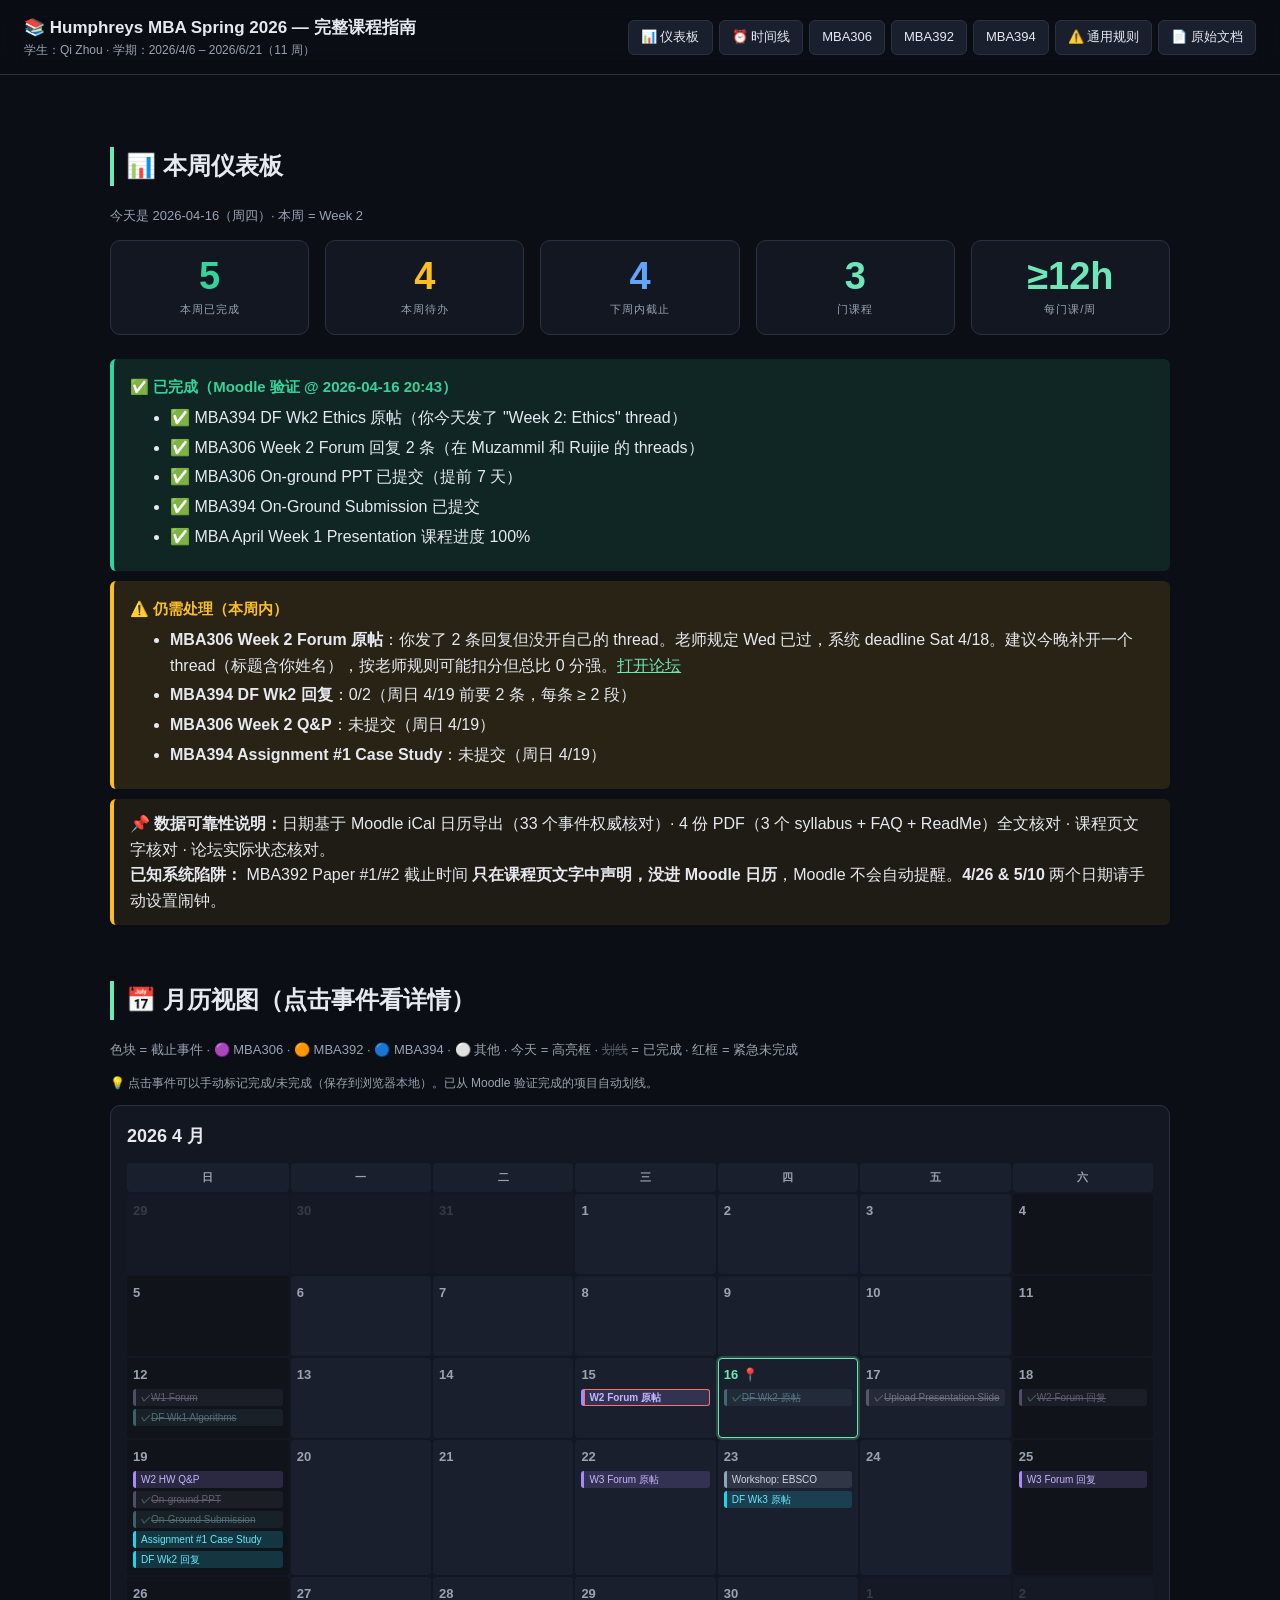
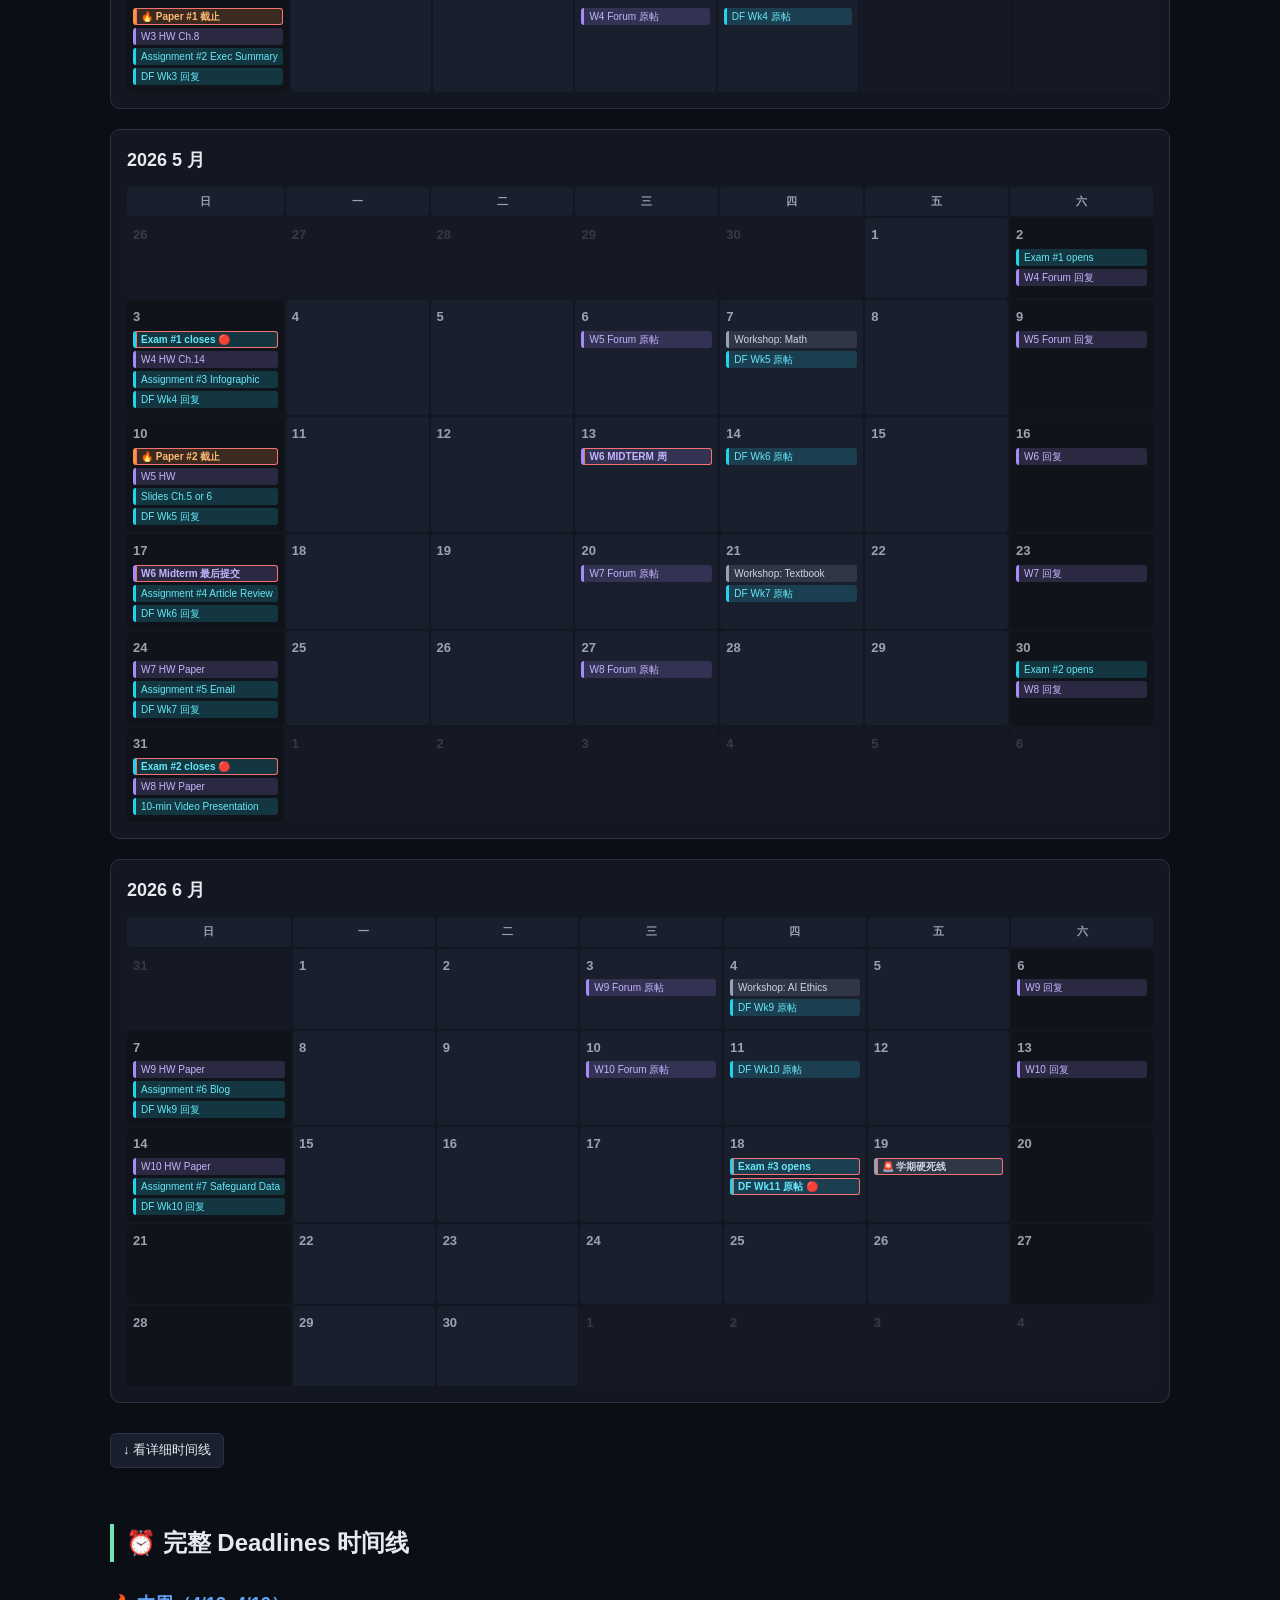
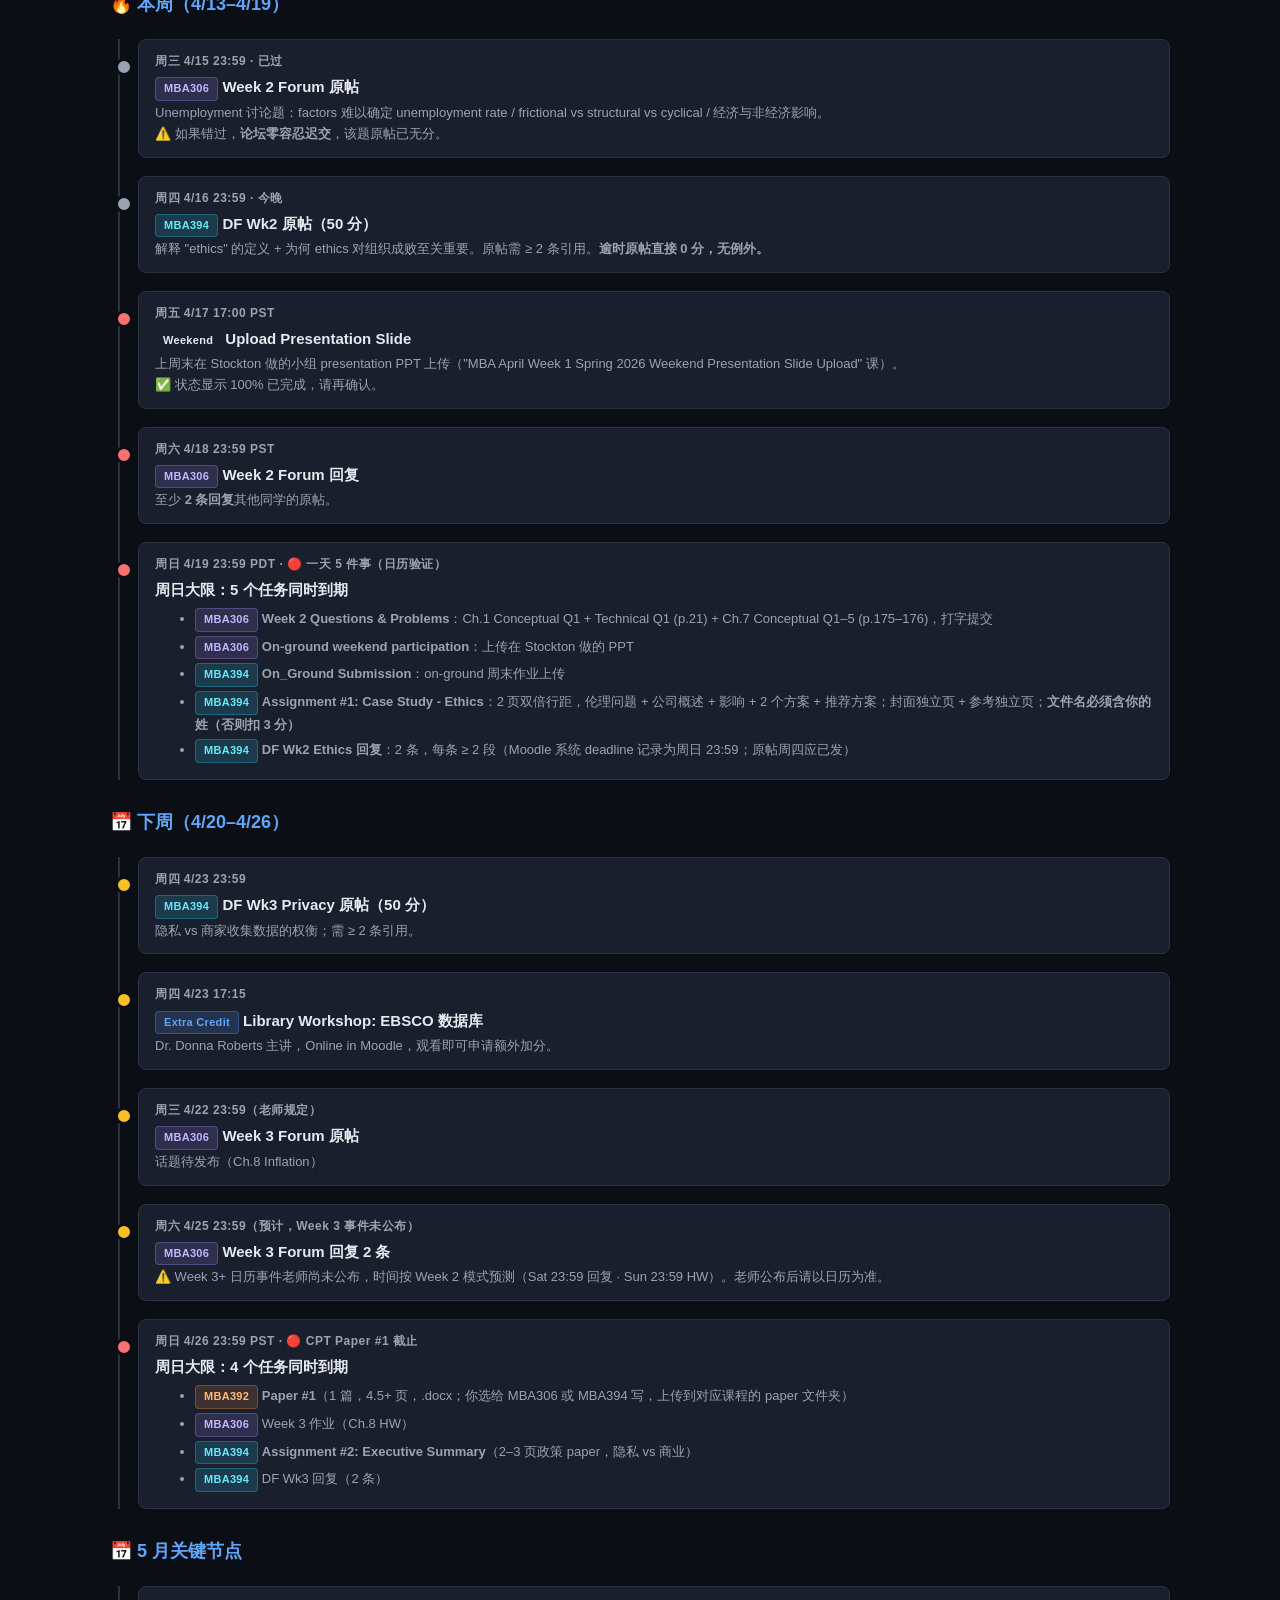
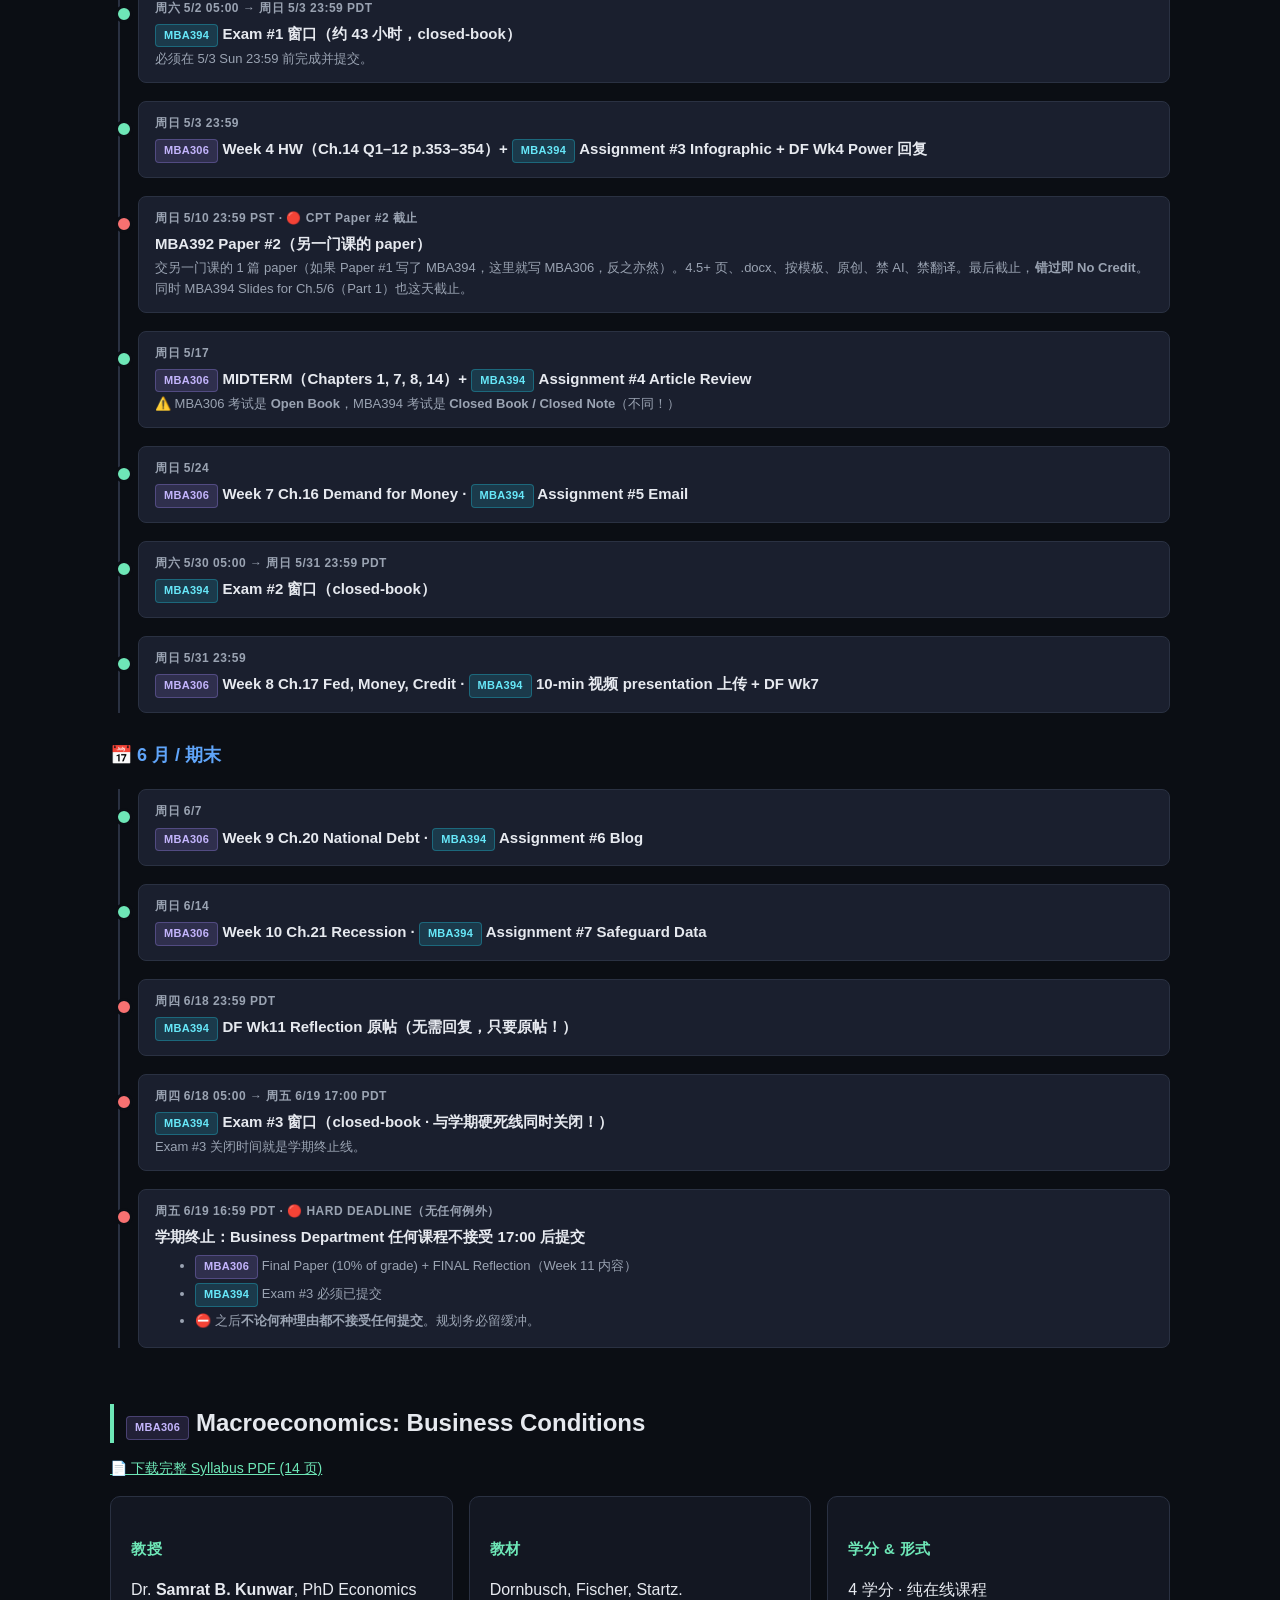
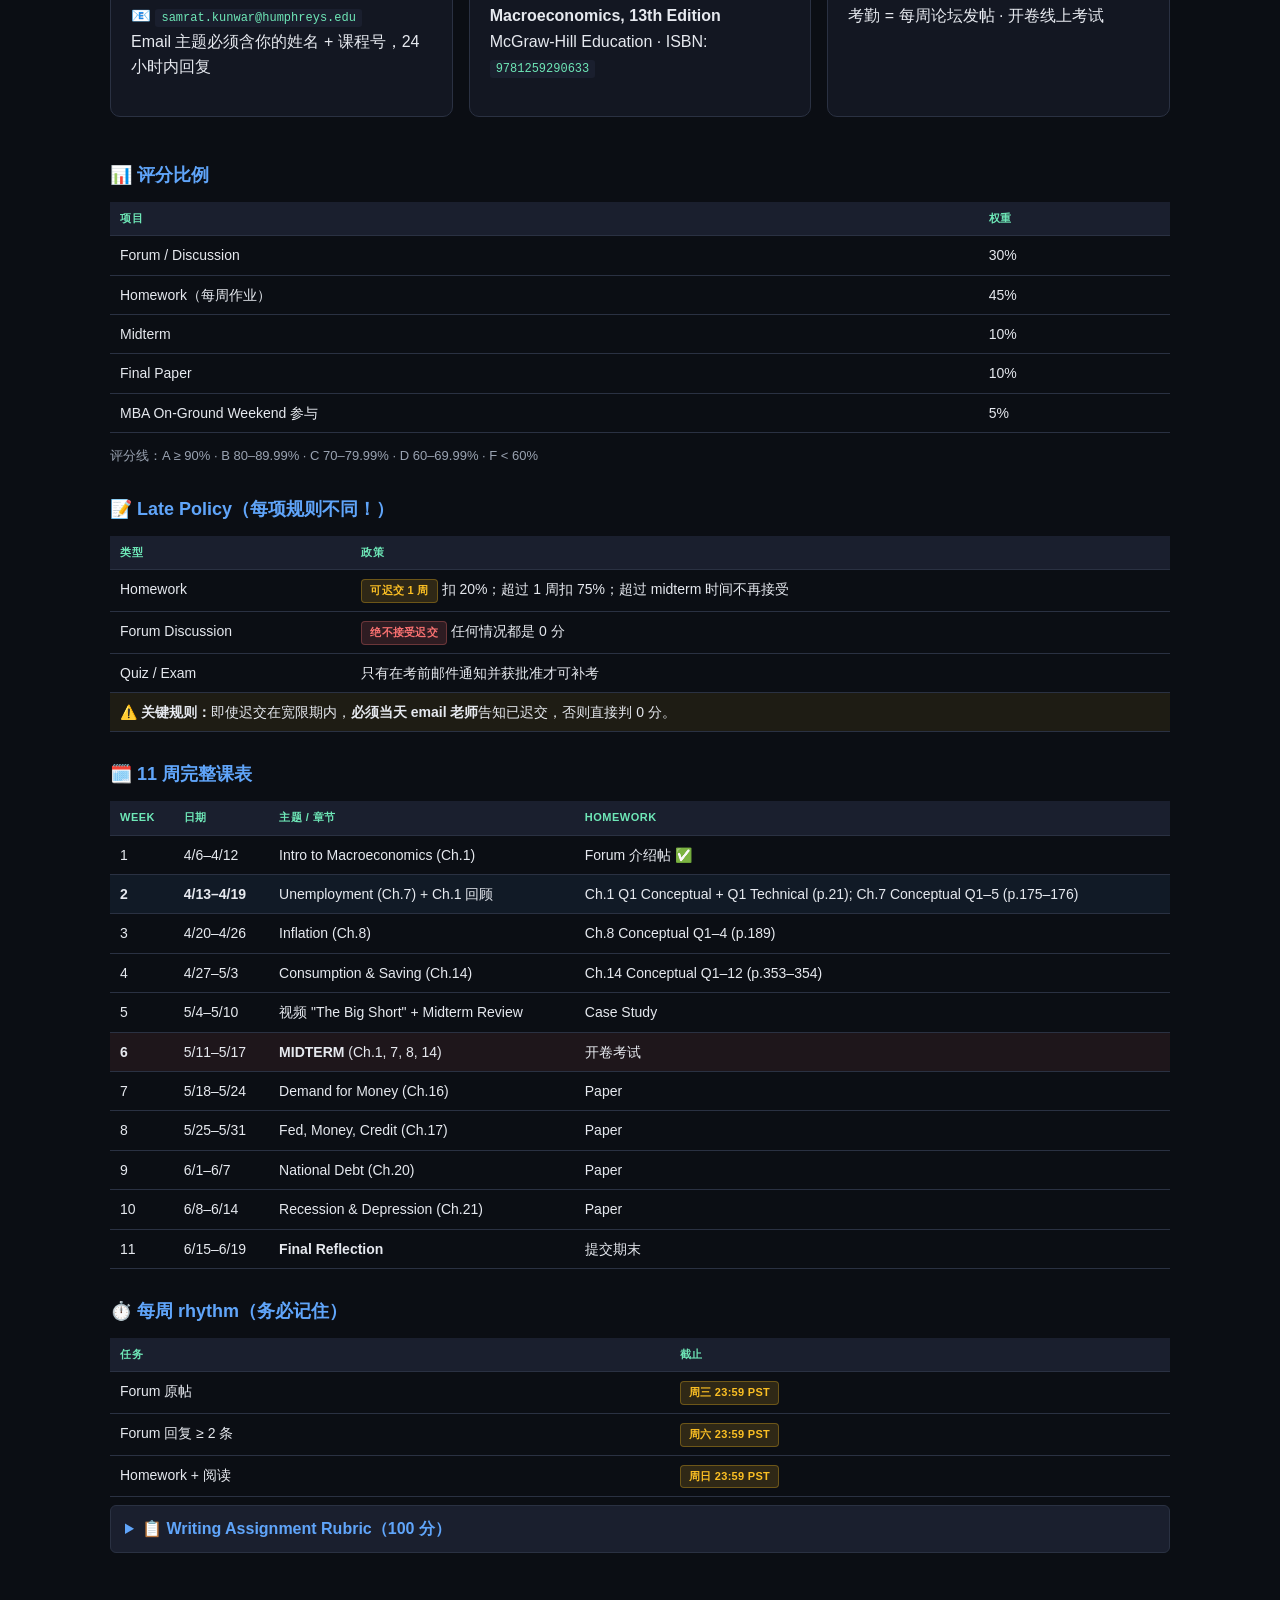
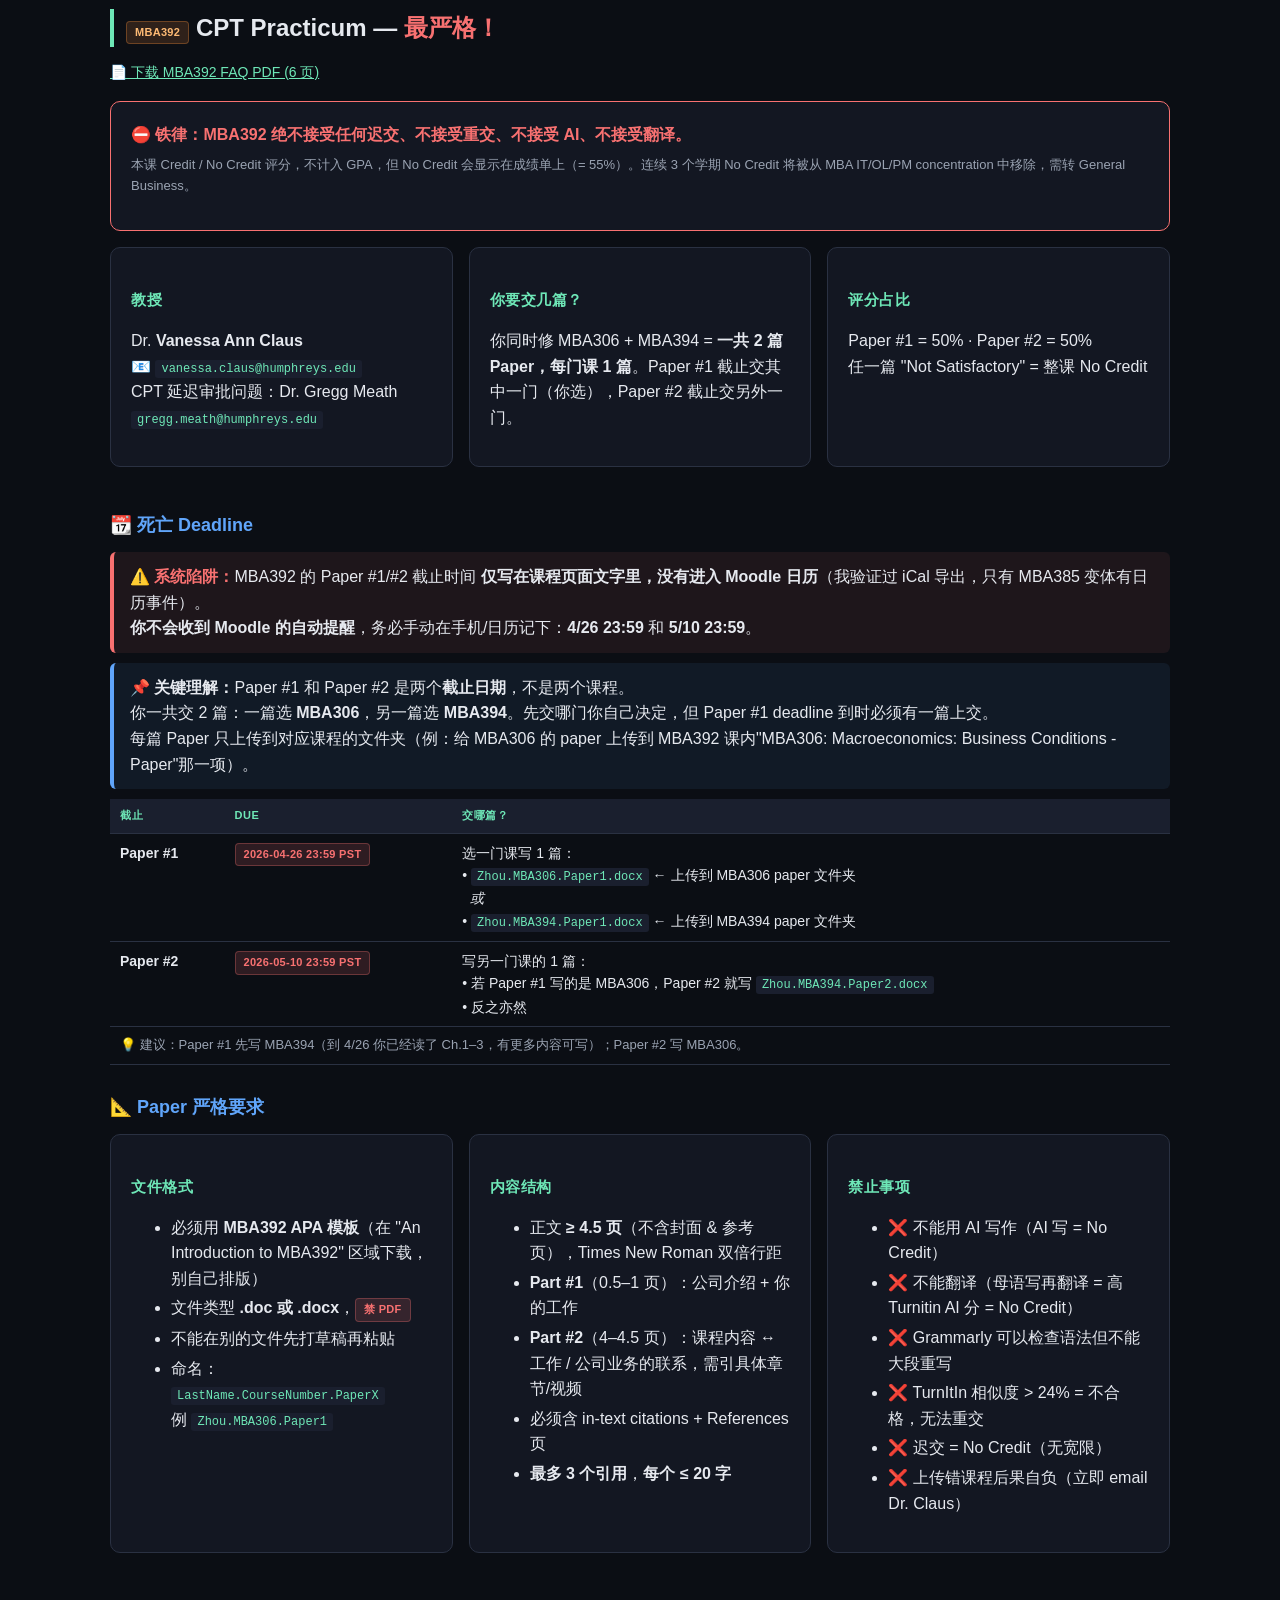
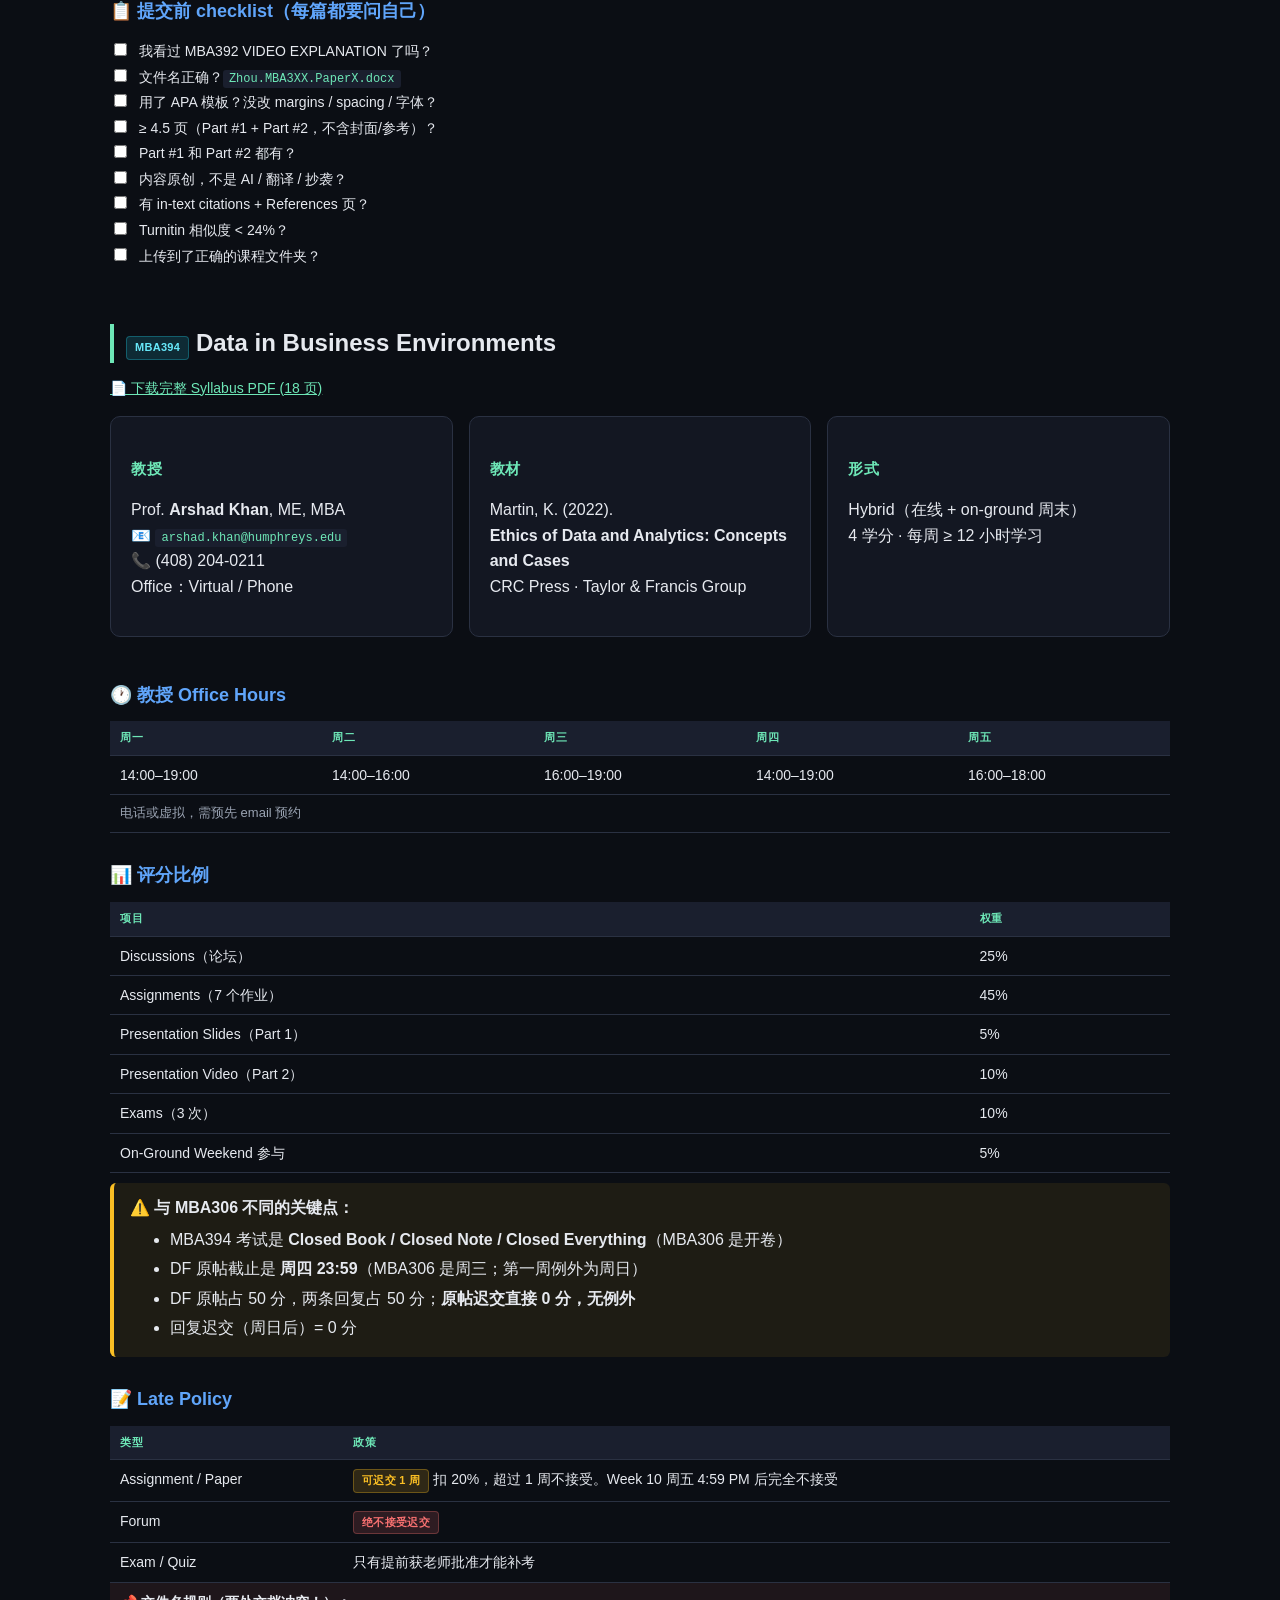
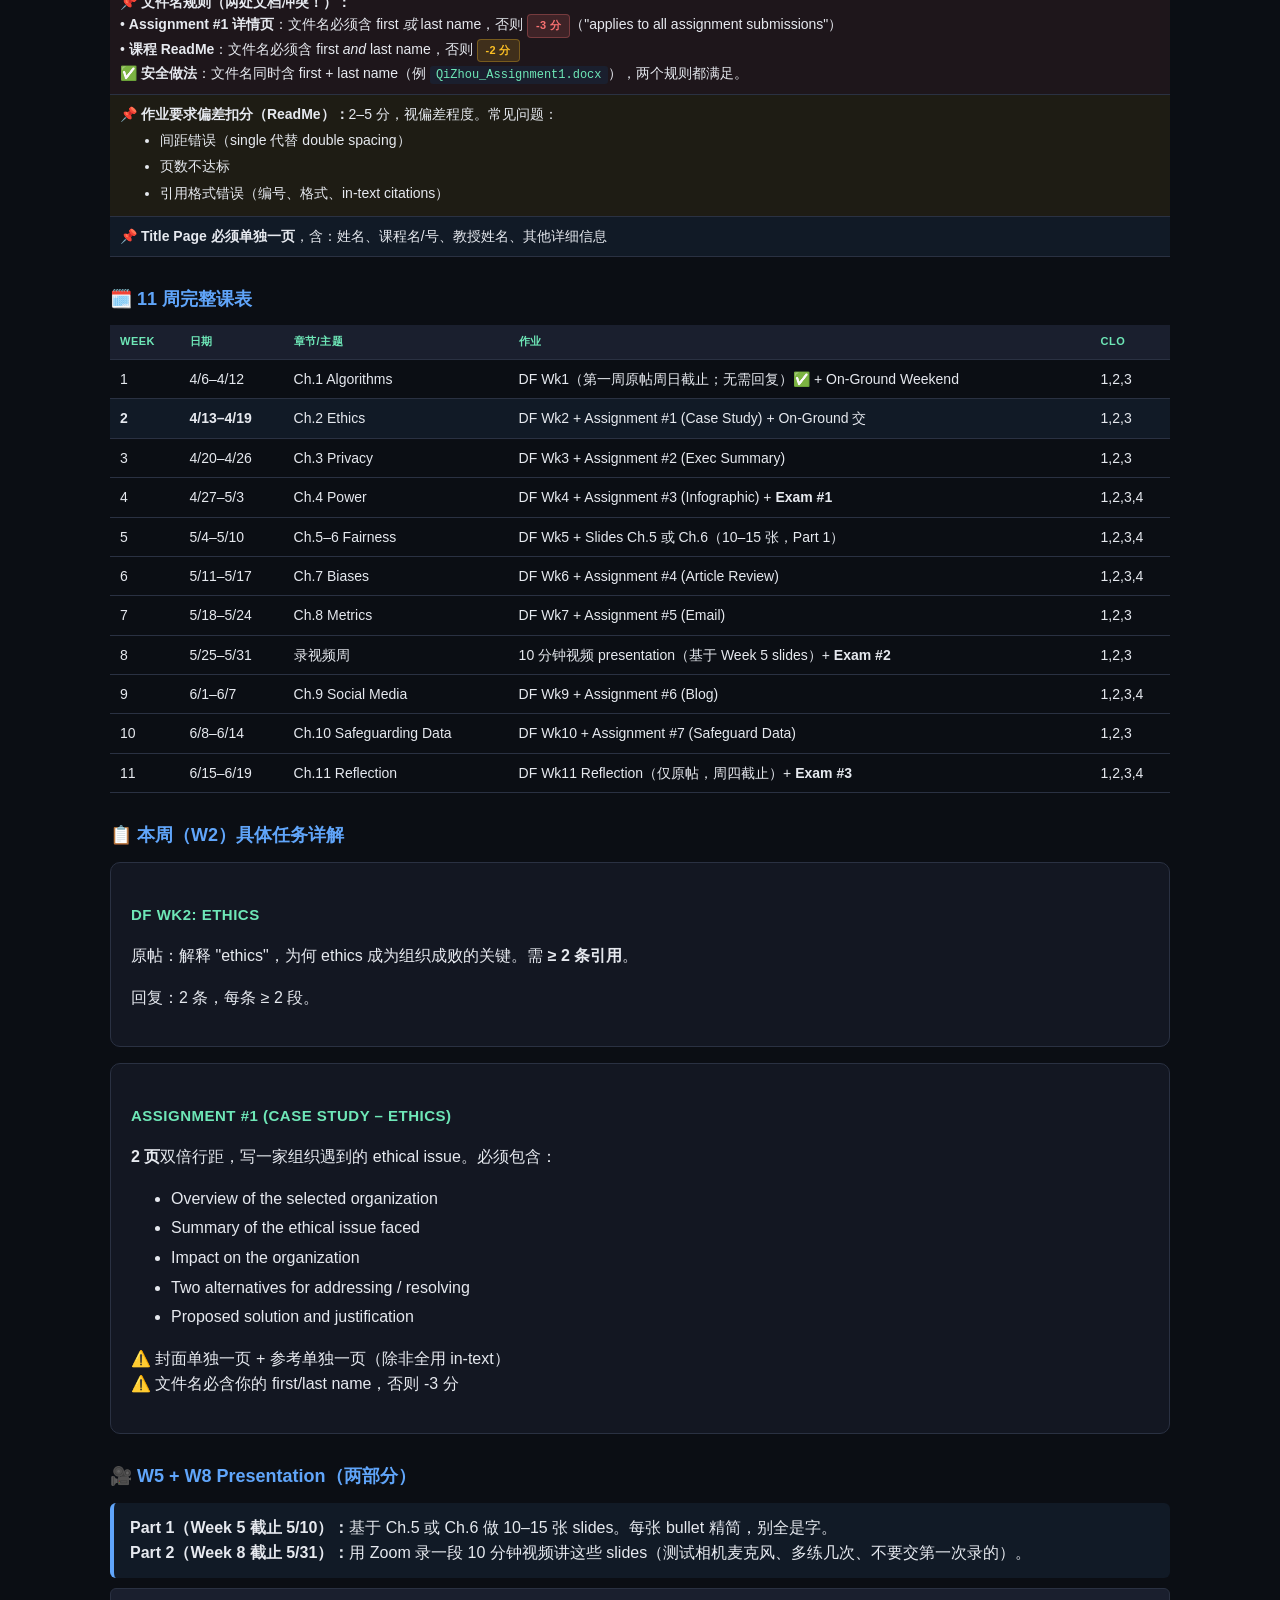
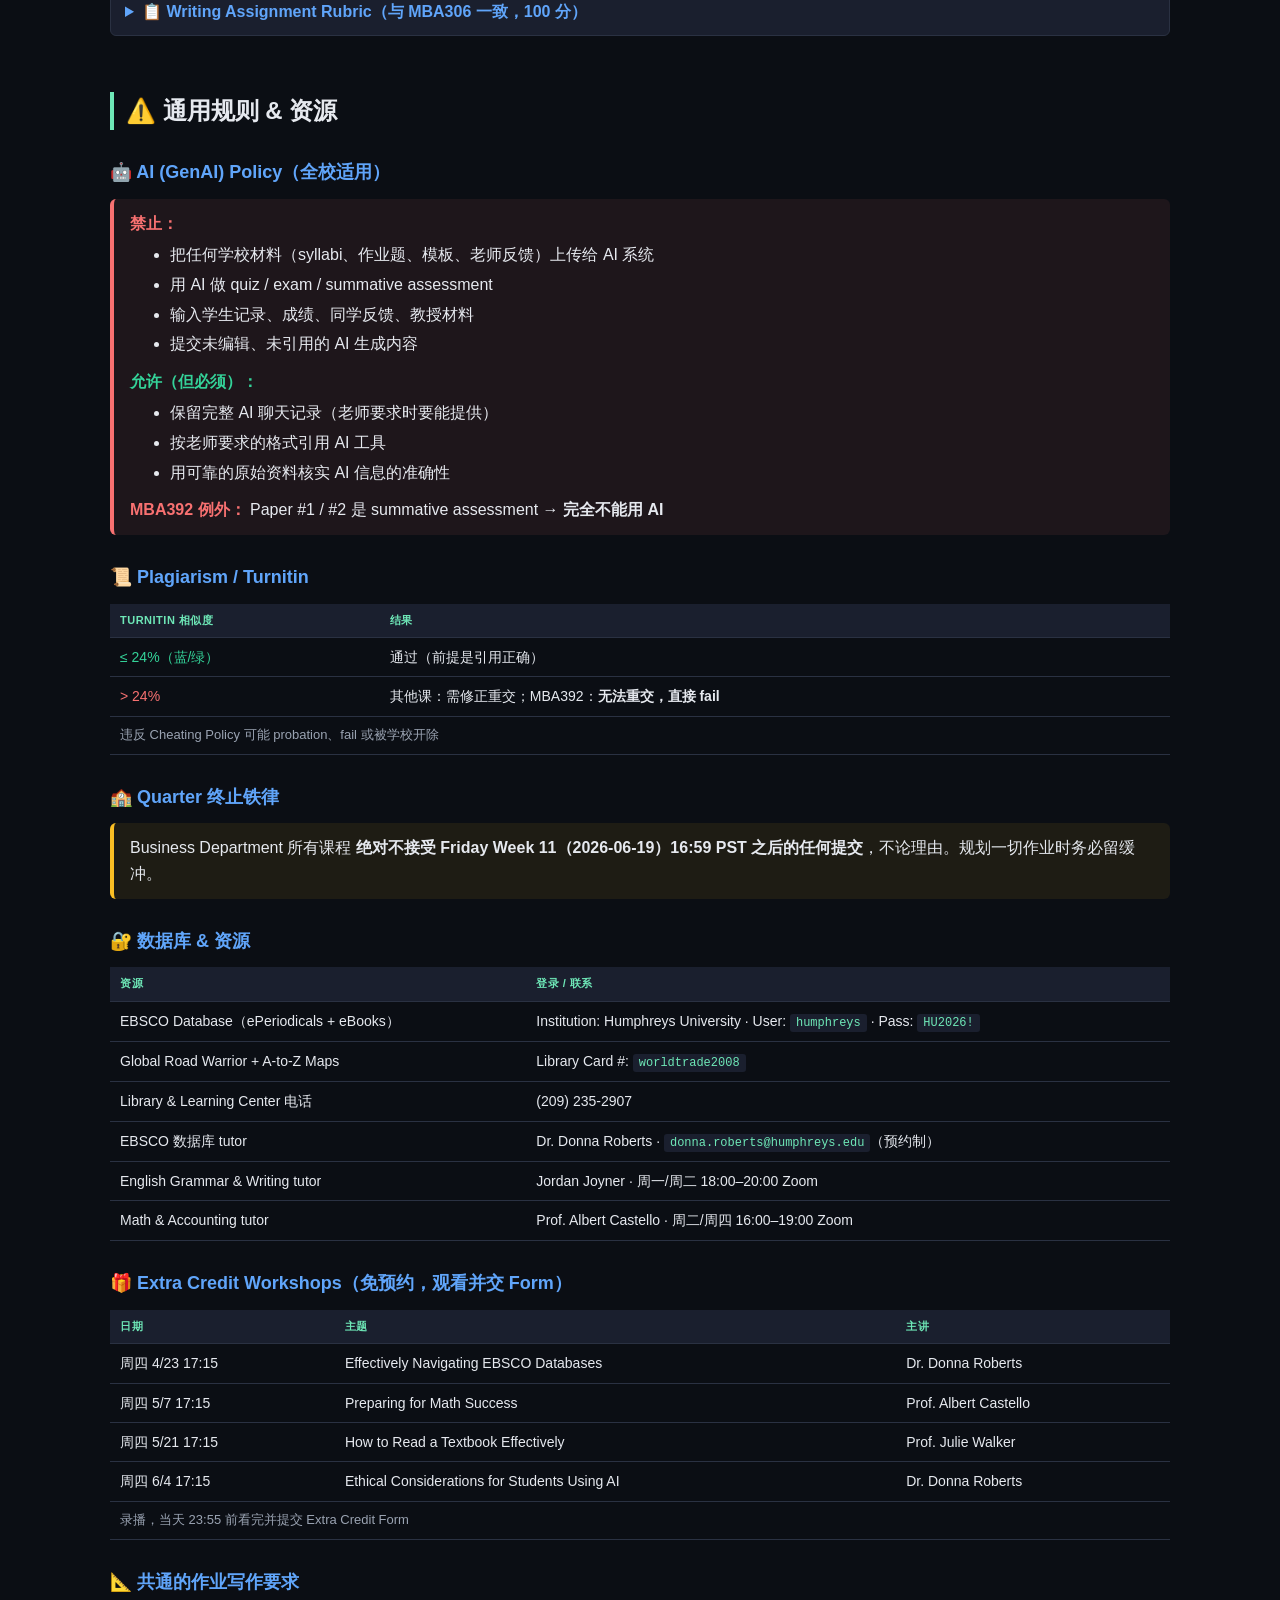
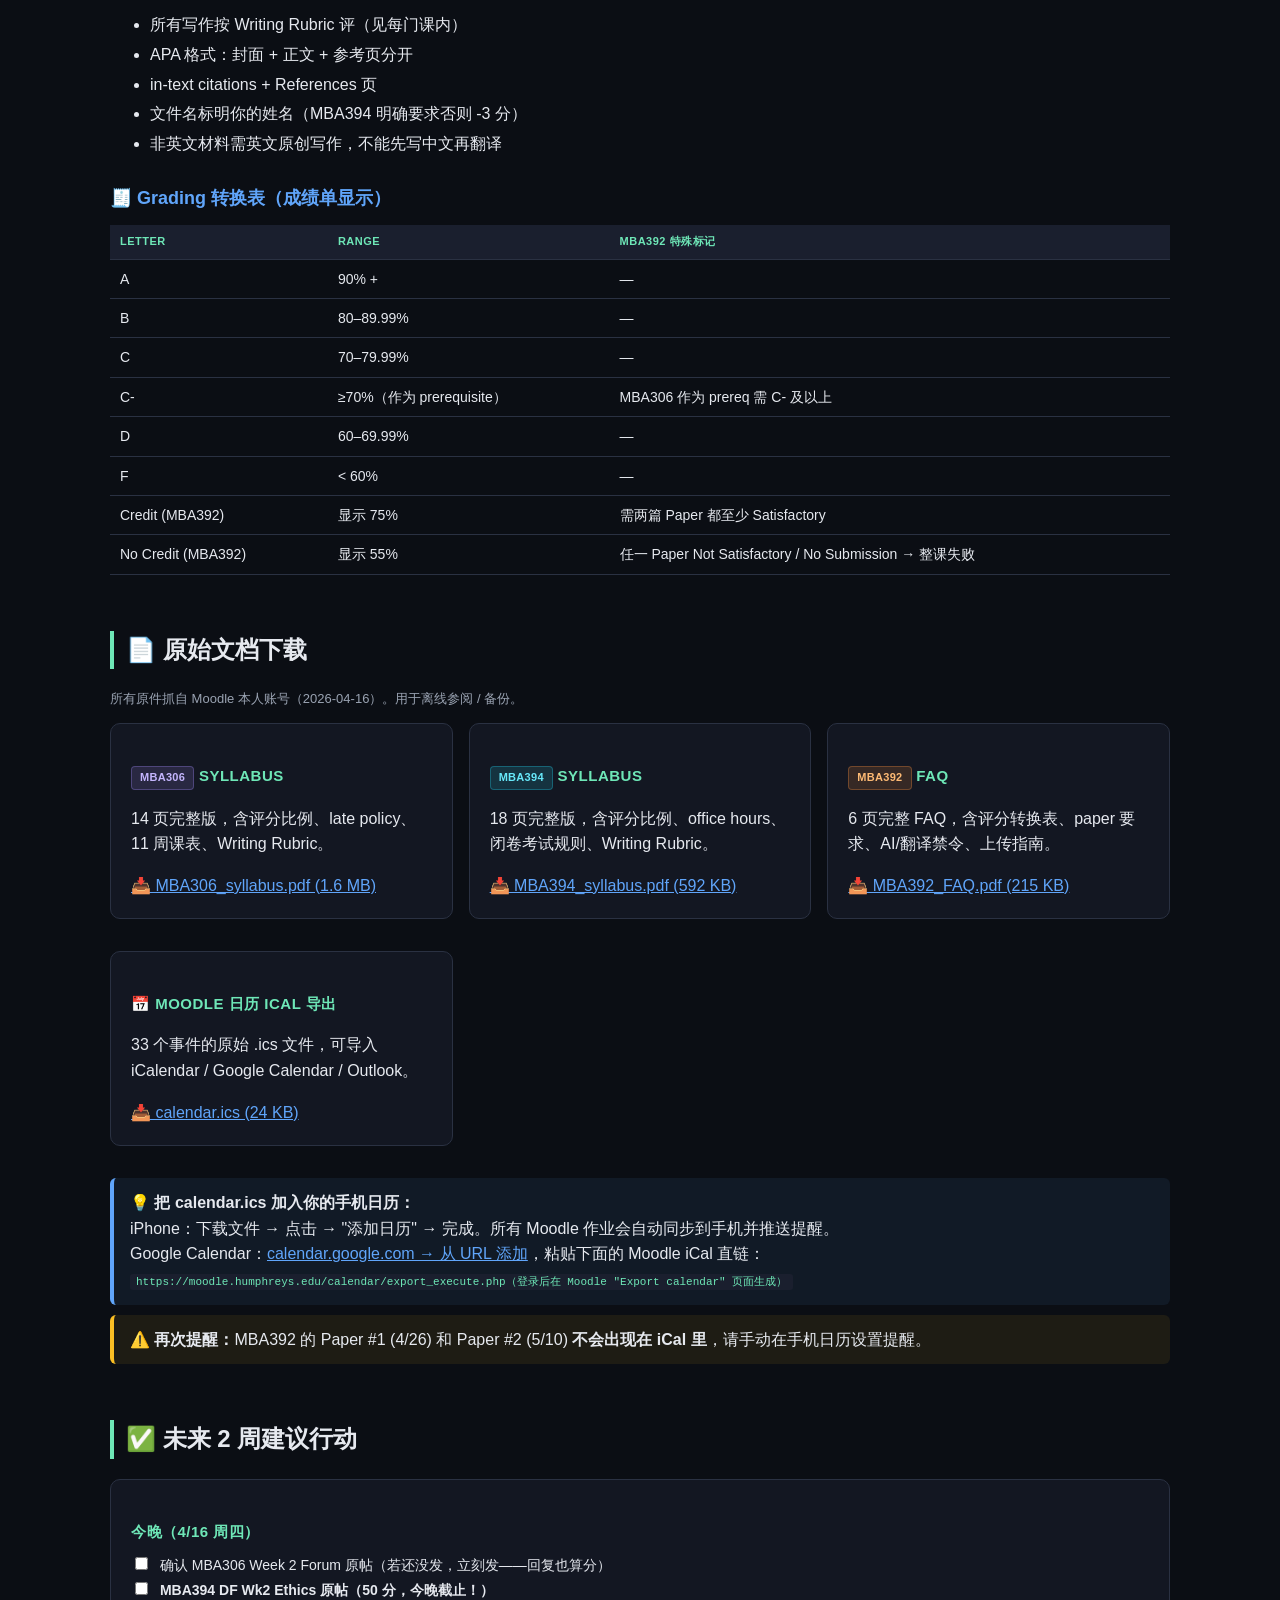
==== commit 027a6495: "Show completed events with strikethrough; click to toggle done state" ====
--- a/courses_spring2026.html
+++ b/courses_spring2026.html
@@ -85,6 +85,8 @@
   .cal-evt.m394{background:rgba(34,211,238,.18);color:#67e8f9;border-left:3px solid #22d3ee}
   .cal-evt.gen{background:rgba(154,163,178,.18);color:#cbd5e1;border-left:3px solid #94a3b8}
   .cal-evt.urgent{box-shadow:0 0 0 1px var(--danger) inset;font-weight:700}
+  .cal-evt.done{text-decoration:line-through;opacity:.45;filter:saturate(.4)}
+  .cal-evt.done::before{content:'✓ ';color:var(--ok);font-weight:700;text-decoration:none;display:inline-block}
   .cal-modal{display:none;position:fixed;inset:0;background:rgba(0,0,0,.7);z-index:100;align-items:center;justify-content:center;padding:20px}
   .cal-modal.show{display:flex}
   .cal-modal-inner{background:var(--panel);border:1px solid var(--line);border-radius:10px;padding:24px;max-width:500px;width:100%;max-height:80vh;overflow:auto}
@@ -118,33 +120,31 @@
   <h2>📊 本周仪表板</h2>
   <p class="muted">今天是 2026-04-16（周四）· 本周 = Week 2</p>
   <div class="grid" style="grid-template-columns:repeat(auto-fit,minmax(160px,1fr))">
-    <div class="stat"><p class="big">3</p><div class="lbl">门进行中的课</div></div>
-    <div class="stat"><p class="big" style="color:var(--danger)">1</p><div class="lbl">明天截止</div></div>
-    <div class="stat"><p class="big" style="color:var(--warn)">7</p><div class="lbl">本周内截止</div></div>
+    <div class="stat"><p class="big" style="color:var(--ok)">5</p><div class="lbl">本周已完成</div></div>
+    <div class="stat"><p class="big" style="color:var(--warn)">4</p><div class="lbl">本周待办</div></div>
     <div class="stat"><p class="big" style="color:var(--accent2)">4</p><div class="lbl">下周内截止</div></div>
+    <div class="stat"><p class="big">3</p><div class="lbl">门课程</div></div>
     <div class="stat"><p class="big">≥12h</p><div class="lbl">每门课/周</div></div>
   </div>
 
-  <div class="alert" style="margin-top:24px;border-left-color:var(--danger);background:rgba(248,113,113,.15);padding:18px">
-    <div style="font-size:17px;color:var(--danger);font-weight:700;margin-bottom:8px">🚨🚨🚨 最紧急：今晚 23:59 PDT 截止（剩不到 4 小时）</div>
-    <div style="font-size:15px"><strong>MBA394 DF Wk2 Ethics 原帖还没发！</strong>（我查了论坛 Qi Zhou 没出现）</div>
-    <ul style="margin:8px 0">
-      <li>原帖占 <strong>50 分</strong>，老师明文："<em>No late responses will be accepted for your initial post, which is due by Thursday. No exceptions!</em>"</li>
-      <li>内容要求：解释 "ethics" 的定义 + 为何 ethics 成为组织成败关键；至少 2 条引用</li>
-      <li>👉 立即发：<a href="https://moodle.humphreys.edu/mod/forum/view.php?id=366348" target="_blank" style="color:var(--accent);text-decoration:underline">打开 MBA394 DF Wk2 Ethics 论坛</a></li>
+  <div class="alert" style="margin-top:24px;border-left-color:var(--ok);background:rgba(52,211,153,.12);padding:16px">
+    <div style="font-size:15px;color:var(--ok);font-weight:700">✅ 已完成（Moodle 验证 @ 2026-04-16 20:43）</div>
+    <ul style="margin:6px 0">
+      <li>✅ MBA394 DF Wk2 Ethics 原帖（你今天发了 "Week 2: Ethics" thread）</li>
+      <li>✅ MBA306 Week 2 Forum 回复 2 条（在 Muzammil 和 Ruijie 的 threads）</li>
+      <li>✅ MBA306 On-ground PPT 已提交（提前 7 天）</li>
+      <li>✅ MBA394 On-Ground Submission 已提交</li>
+      <li>✅ MBA April Week 1 Presentation 课程进度 100%</li>
     </ul>
   </div>
   <div class="alert" style="border-left-color:var(--warn);background:rgba(251,191,36,.12);padding:16px">
-    <div style="font-size:15px;color:var(--warn);font-weight:700">⚠️ 次紧急：MBA306 Week 2 Forum 原帖你也没发</div>
+    <div style="font-size:15px;color:var(--warn);font-weight:700">⚠️ 仍需处理（本周内）</div>
     <ul style="margin:6px 0">
-      <li>老师规定原帖周三 4/15 23:59 前发（已过），系统 deadline 是 Sat 4/18 23:59</li>
-      <li>论坛已有 10+ 同学发帖，部分也是 4/15–4/16 才补发，说明老师可能按系统 Saturday deadline 最终判</li>
-      <li>👉 今晚也一起补发，周六前配 2 条回复：<a href="https://moodle.humphreys.edu/mod/forum/view.php?id=366035" target="_blank" style="color:var(--accent);text-decoration:underline">打开 MBA306 Week 2 Forum</a></li>
-      <li>题目：What factors make it difficult to determine the unemployment rate? / 区分 frictional, structural, cyclical unemployment / 经济与非经济影响</li>
+      <li><strong>MBA306 Week 2 Forum 原帖</strong>：你发了 2 条回复但没开自己的 thread。老师规定 Wed 已过，系统 deadline Sat 4/18。建议今晚补开一个 thread（标题含你姓名），按老师规则可能扣分但总比 0 分强。<a href="https://moodle.humphreys.edu/mod/forum/view.php?id=366035" target="_blank" style="color:var(--accent)">打开论坛</a></li>
+      <li><strong>MBA394 DF Wk2 回复</strong>：0/2（周日 4/19 前要 2 条，每条 ≥ 2 段）</li>
+      <li><strong>MBA306 Week 2 Q&P</strong>：未提交（周日 4/19）</li>
+      <li><strong>MBA394 Assignment #1 Case Study</strong>：未提交（周日 4/19）</li>
     </ul>
-  </div>
-  <div class="alert" style="border-left-color:var(--accent2)">
-    <strong style="color:var(--accent2)">📅 明天 (4/17 周五) 17:00 PDT：</strong> 上传 Group Presentation Slide（MBA April Week 1 课程）— 已标记完成 ✅
   </div>
   <div class="alert warn">
     <strong>📌 数据可靠性说明：</strong>日期基于 Moodle iCal 日历导出（33 个事件权威核对）· 4 份 PDF（3 个 syllabus + FAQ + ReadMe）全文核对 · 课程页文字核对 · 论坛实际状态核对。<br>
@@ -154,7 +154,8 @@
 
 <section id="calendar">
   <h2>📅 月历视图（点击事件看详情）</h2>
-  <p class="muted">色块 = 截止事件 · 🟣 MBA306 · 🟠 MBA392 · 🔵 MBA394 · ⚪ 其他 · 今天 = 高亮框</p>
+  <p class="muted">色块 = 截止事件 · 🟣 MBA306 · 🟠 MBA392 · 🔵 MBA394 · ⚪ 其他 · 今天 = 高亮框 · <span style="text-decoration:line-through;opacity:.5">划线</span> = 已完成 · 红框 = 紧急未完成</p>
+  <p class="muted" style="font-size:12px">💡 点击事件可以手动标记完成/未完成（保存到浏览器本地）。已从 Moodle 验证完成的项目自动划线。</p>
   <div id="month-grid"></div>
   <nav><a href="#timeline" style="margin-top:10px;display:inline-block">↓ 看详细时间线</a></nav>
 </section>
@@ -772,20 +773,21 @@
 
   // ============ 日历数据（源自 Moodle iCal + 课程页 + syllabus）============
   const TODAY = '2026-04-16';
-  // 格式: [日期, 时间, 课程标签, 标题, 详情HTML, 是否紧急]
+  // 格式: [日期, 时间, 课程标签, 标题, 详情HTML, 是否紧急, 是否已完成]
+  // done=true 的事件会自动显示为划线+绿色勾，基于 2026-04-16 20:43 PDT Moodle 状态核对
   const EVENTS = [
     // --- 4 月 ---
-    ['2026-04-12','23:59','m306','W1 Forum','Week 1 Forum（自我介绍）— 已完成 ✅',false],
-    ['2026-04-12','23:59','m394','DF Wk1 Algorithms','W1 Forum（算法）第一周例外，无需回复。已完成 ✅',false],
-    ['2026-04-15','23:59','m306','W2 Forum 原帖','老师规定周三发原帖；系统 deadline 实际周六。<br><strong>⚠️ 如还没发，立即补发！</strong>',true],
-    ['2026-04-16','23:59','m394','DF Wk2 原帖 🔴','<strong>原帖占 50 分，绝不接受迟交！</strong><br>解释 ethics 定义 + 为何是组织成败关键，≥ 2 条引用',true],
-    ['2026-04-17','17:00','gen','Upload Presentation Slide','MBA April Week 1 课小组 PPT 上传（已完成 ✅）',false],
-    ['2026-04-18','23:59','m306','W2 Forum 回复','至少 2 条回复其他同学',false],
-    ['2026-04-19','23:59','m306','W2 HW Q&P','Ch.1 Conceptual Q1 + Technical Q1 (p.21) + Ch.7 Conceptual Q1–5 (p.175–176)',false],
-    ['2026-04-19','23:59','m306','On-ground PPT','上传 Stockton 周末做的 PPT',false],
-    ['2026-04-19','23:59','m394','On-Ground Submission','on-ground 周末作业',false],
-    ['2026-04-19','23:59','m394','Assignment #1 Case Study','2 页双倍行距·伦理问题案例·封面/参考独立页·文件名含姓名',false],
-    ['2026-04-19','23:59','m394','DF Wk2 回复','2 条回复，每条 ≥ 2 段',false],
+    ['2026-04-12','23:59','m306','W1 Forum','Week 1 Forum（自我介绍）',false,true],
+    ['2026-04-12','23:59','m394','DF Wk1 Algorithms','W1 Forum（算法）第一周例外，无需回复',false,true],
+    ['2026-04-15','23:59','m306','W2 Forum 原帖','老师规定周三发原帖；系统 deadline 实际周六。<br><strong>⚠️ 状态：你只发了 2 条回复，没开自己的 thread。原帖 0 分（但系统 Sat 4/18 前补发可能还有分）</strong>',true,false],
+    ['2026-04-16','23:59','m394','DF Wk2 原帖','<strong>已发 ✅</strong>（你今天发了 "Week 2: Ethics" thread）',false,true],
+    ['2026-04-17','17:00','gen','Upload Presentation Slide','MBA April Week 1 课小组 PPT 上传',false,true],
+    ['2026-04-18','23:59','m306','W2 Forum 回复','已发 2 条回复（Muzammil 和 Ruijie 的 threads）',false,true],
+    ['2026-04-19','23:59','m306','W2 HW Q&P','Ch.1 Conceptual Q1 + Technical Q1 (p.21) + Ch.7 Conceptual Q1–5 (p.175–176)',false,false],
+    ['2026-04-19','23:59','m306','On-ground PPT','上传 Stockton 周末做的 PPT',false,true],
+    ['2026-04-19','23:59','m394','On-Ground Submission','on-ground 周末作业',false,true],
+    ['2026-04-19','23:59','m394','Assignment #1 Case Study','2 页双倍行距·伦理问题案例·封面/参考独立页·文件名含 first+last name',false,false],
+    ['2026-04-19','23:59','m394','DF Wk2 回复','2 条回复，每条 ≥ 2 段',false,false],
     ['2026-04-22','23:59','m306','W3 Forum 原帖','预计（Ch.8 Inflation）',false],
     ['2026-04-23','17:15','gen','Workshop: EBSCO','Extra Credit · Dr. Donna Roberts',false],
     ['2026-04-23','23:59','m394','DF Wk3 原帖','Privacy 主题 · 50 分 · 绝不迟交',false],
@@ -880,9 +882,13 @@
       if (isToday) cls += ' today';
       html += `<div class="${cls}"><div class="dnum">${d}${isToday?' 📍':''}</div>`;
       dayEvents.forEach((e, idx) => {
-        const urgentCls = e[5] ? ' urgent' : '';
         const evtId = `${dstr}-${idx}`;
-        html += `<span class="cal-evt ${e[2]}${urgentCls}" onclick="showEvent('${evtId}')" title="${e[1]} ${e[3]}">${e[3]}</span>`;
+        const dataDone = e[6] === true;
+        const userDone = localStorage.getItem('hu-done-' + evtId) === '1';
+        const isDone = dataDone || userDone;
+        const urgentCls = e[5] && !isDone ? ' urgent' : '';
+        const doneCls = isDone ? ' done' : '';
+        html += `<span class="cal-evt ${e[2]}${urgentCls}${doneCls}" onclick="showEvent('${evtId}')" title="${e[1]} ${e[3]}">${e[3]}</span>`;
       });
       html += `</div>`;
     }
@@ -902,13 +908,31 @@
     const [date, idx] = [id.substring(0,10), parseInt(id.substring(11))];
     const dayEvents = EVENTS.filter(e => e[0] === date);
     const e = dayEvents[idx];
-    const [d, time, tag, title, desc, urgent] = e;
+    const [d, time, tag, title, desc, urgent, dataDone] = e;
+    const userDone = localStorage.getItem('hu-done-' + id) === '1';
+    const isDone = dataDone || userDone;
+    const canToggle = !dataDone; // only user-set events can be toggled; auto-verified done events stay as is
     document.getElementById('calModalContent').innerHTML = `
-      <div style="color:var(--muted);font-size:12px">${d} (${['周日','周一','周二','周三','周四','周五','周六'][new Date(d).getUTCDay()]}) ${time} PDT · ${TAGS[tag]}</div>
-      <h3 style="margin:8px 0;color:${urgent?'var(--danger)':'var(--text)'}">${title}</h3>
+      <div style="color:var(--muted);font-size:12px">${d} (${['周日','周一','周二','周三','周四','周五','周六'][new Date(d).getUTCDay()]}) ${time} PDT · ${TAGS[tag]} ${isDone ? '· <span style="color:var(--ok)">✓ 已完成</span>' : ''}</div>
+      <h3 style="margin:8px 0;${isDone?'text-decoration:line-through;opacity:.6;':''}color:${urgent && !isDone?'var(--danger)':'var(--text)'}">${title}</h3>
       <div style="font-size:14px;line-height:1.6">${desc || '（无详情）'}</div>
+      ${dataDone ? '<div style="margin-top:16px;padding:8px;background:rgba(52,211,153,.1);border-radius:6px;font-size:12px;color:var(--ok)">✓ 已从 Moodle 验证完成（2026-04-16 20:43 PDT 核对）</div>' : `
+        <div style="margin-top:16px">
+          <button onclick="toggleDone('${id}')" style="background:var(--panel2);border:1px solid var(--line);color:var(--text);padding:8px 16px;border-radius:6px;cursor:pointer;font-size:13px">
+            ${userDone ? '↻ 标记为未完成' : '✓ 标记为已完成'}
+          </button>
+        </div>`}
     `;
     document.getElementById('calModal').classList.add('show');
+  }
+
+  function toggleDone(id){
+    const cur = localStorage.getItem('hu-done-' + id) === '1';
+    if (cur) localStorage.removeItem('hu-done-' + id);
+    else localStorage.setItem('hu-done-' + id, '1');
+    document.getElementById('calModal').classList.remove('show');
+    document.getElementById('month-grid').innerHTML =
+      buildMonth(2026,4) + buildMonth(2026,5) + buildMonth(2026,6);
   }
 
   document.getElementById('month-grid').innerHTML =
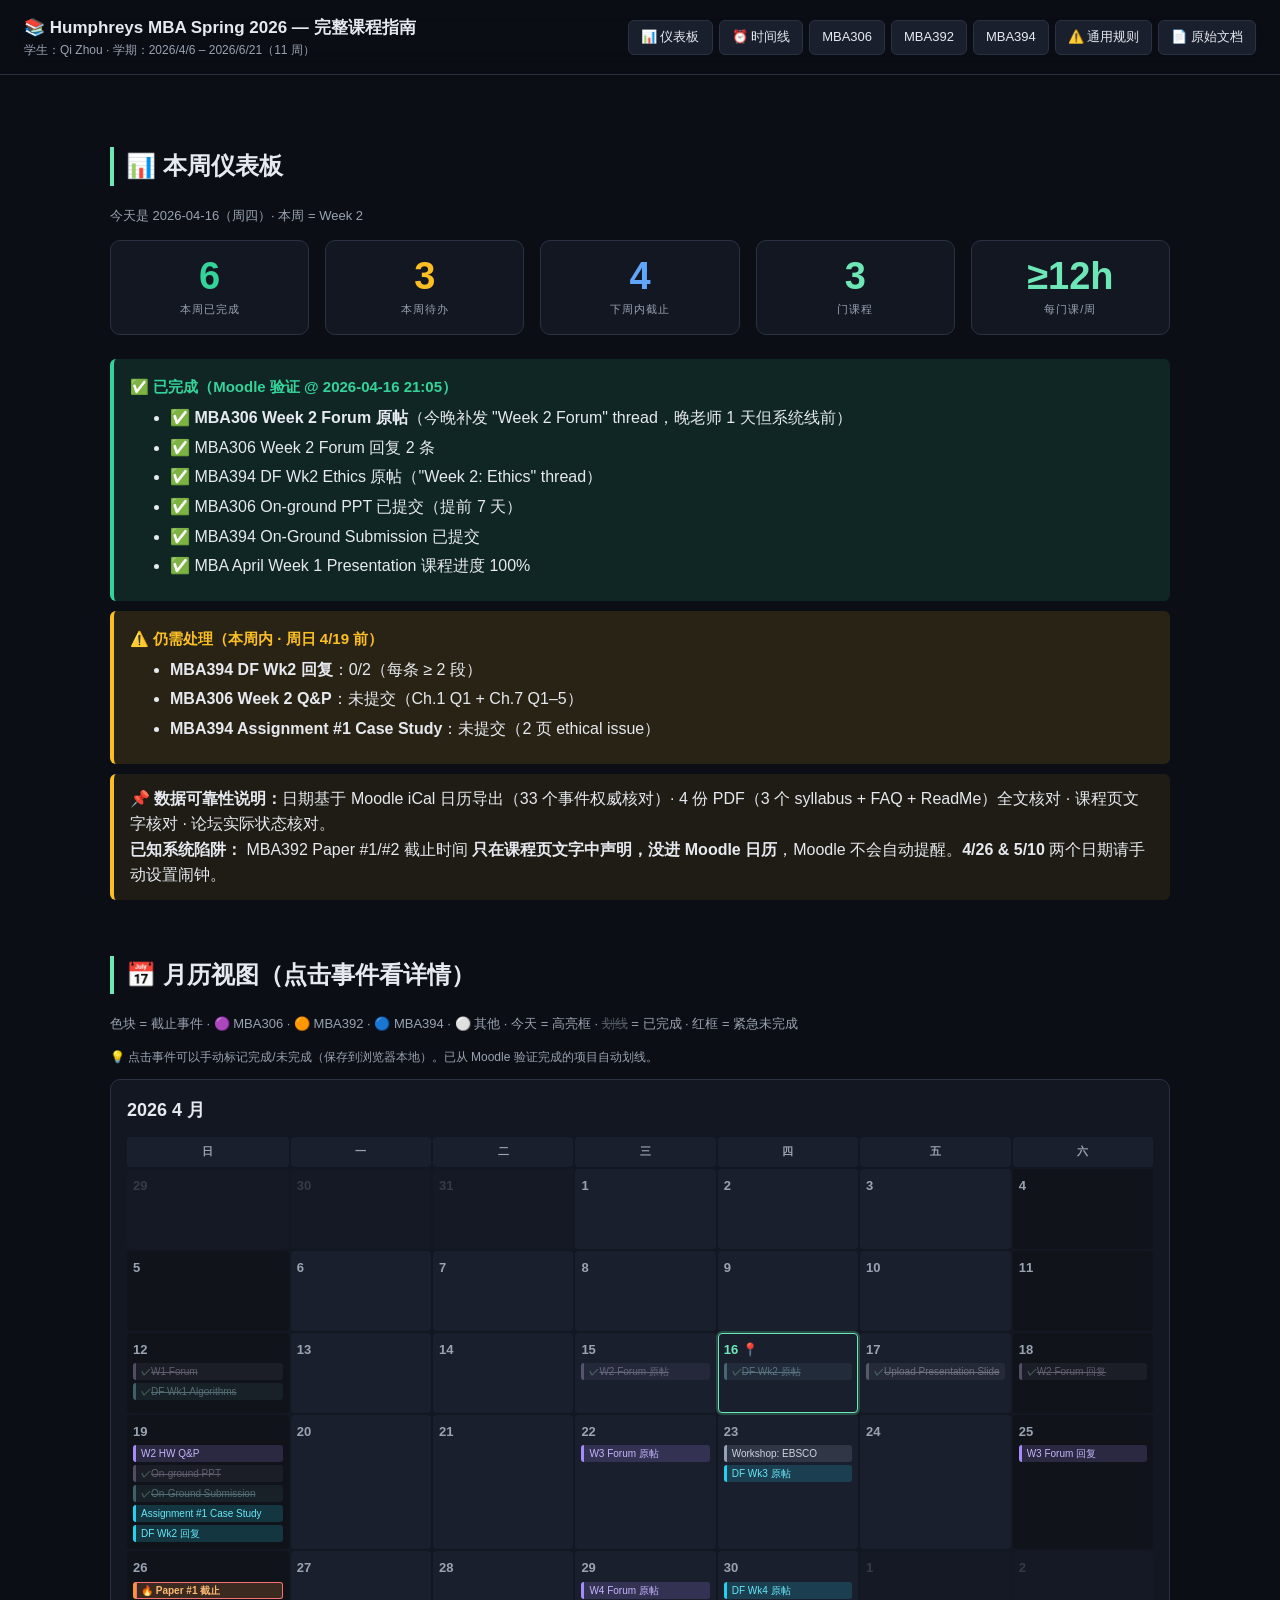
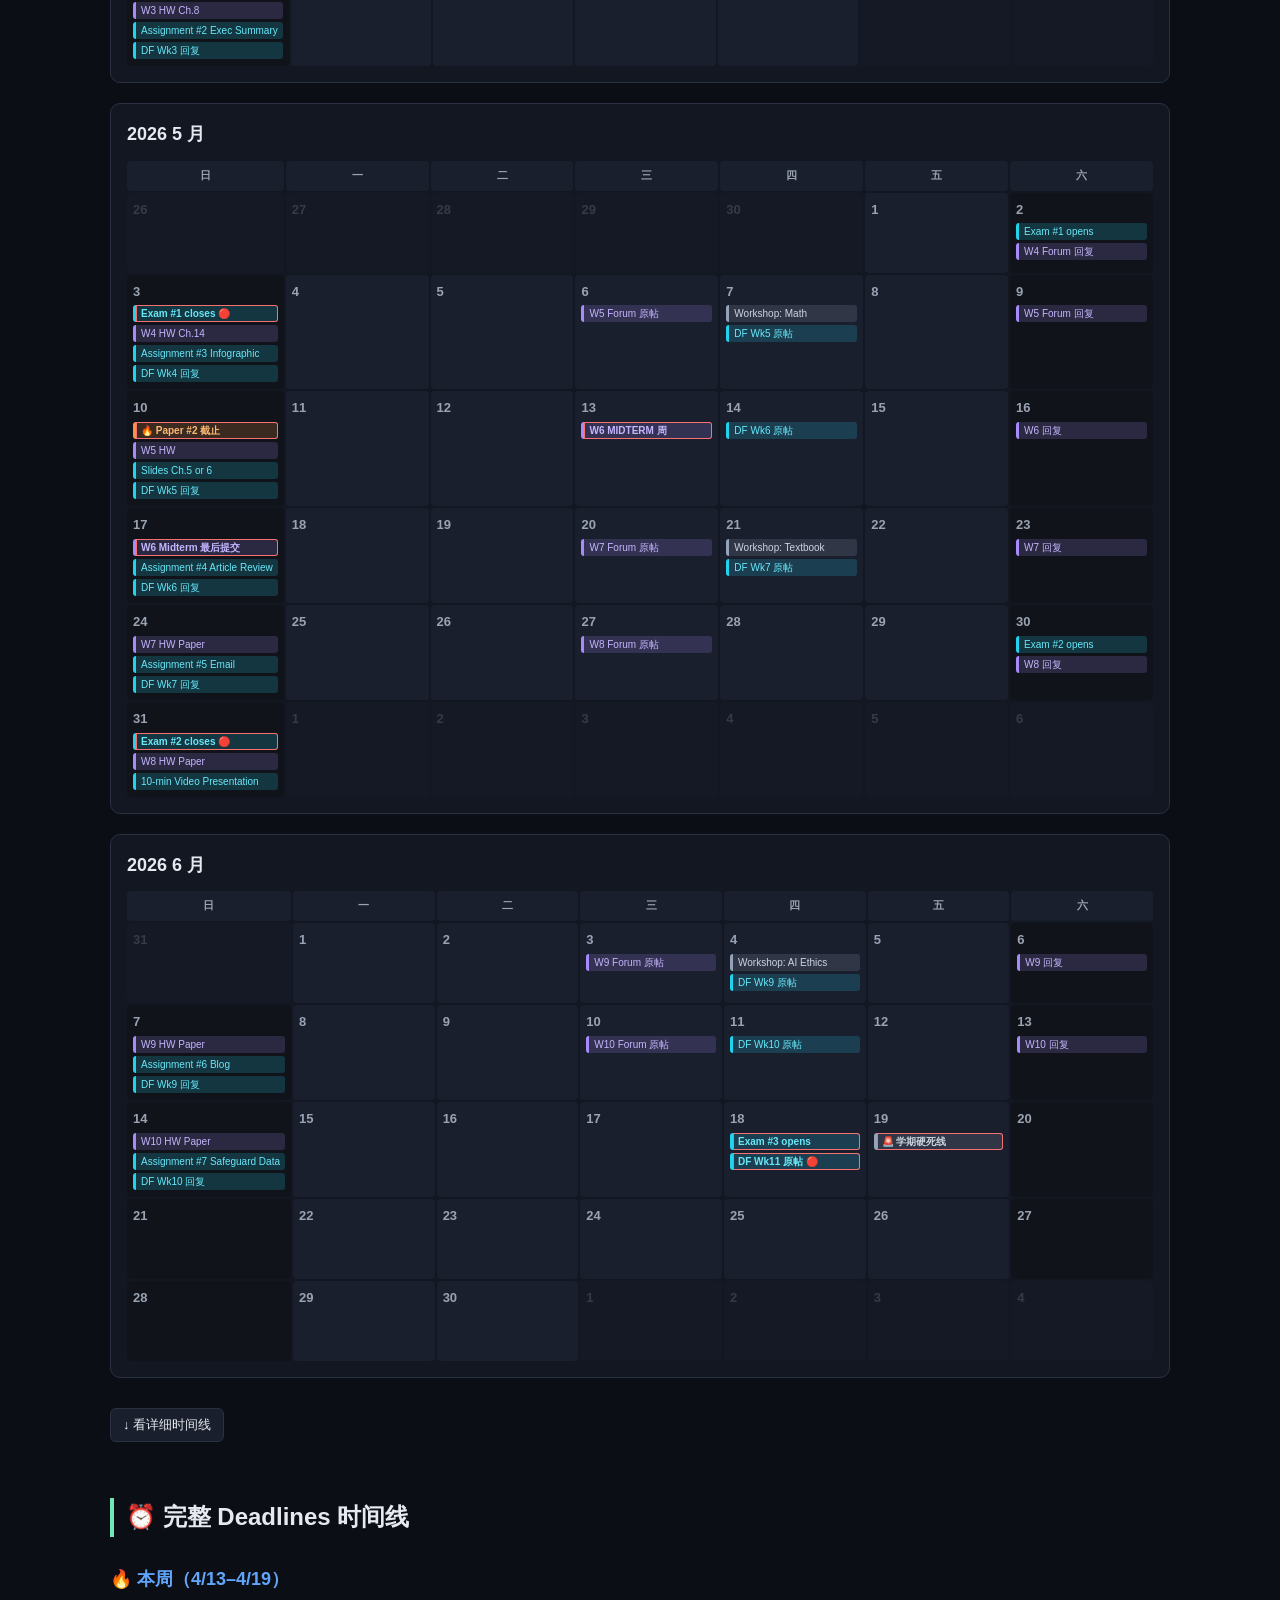
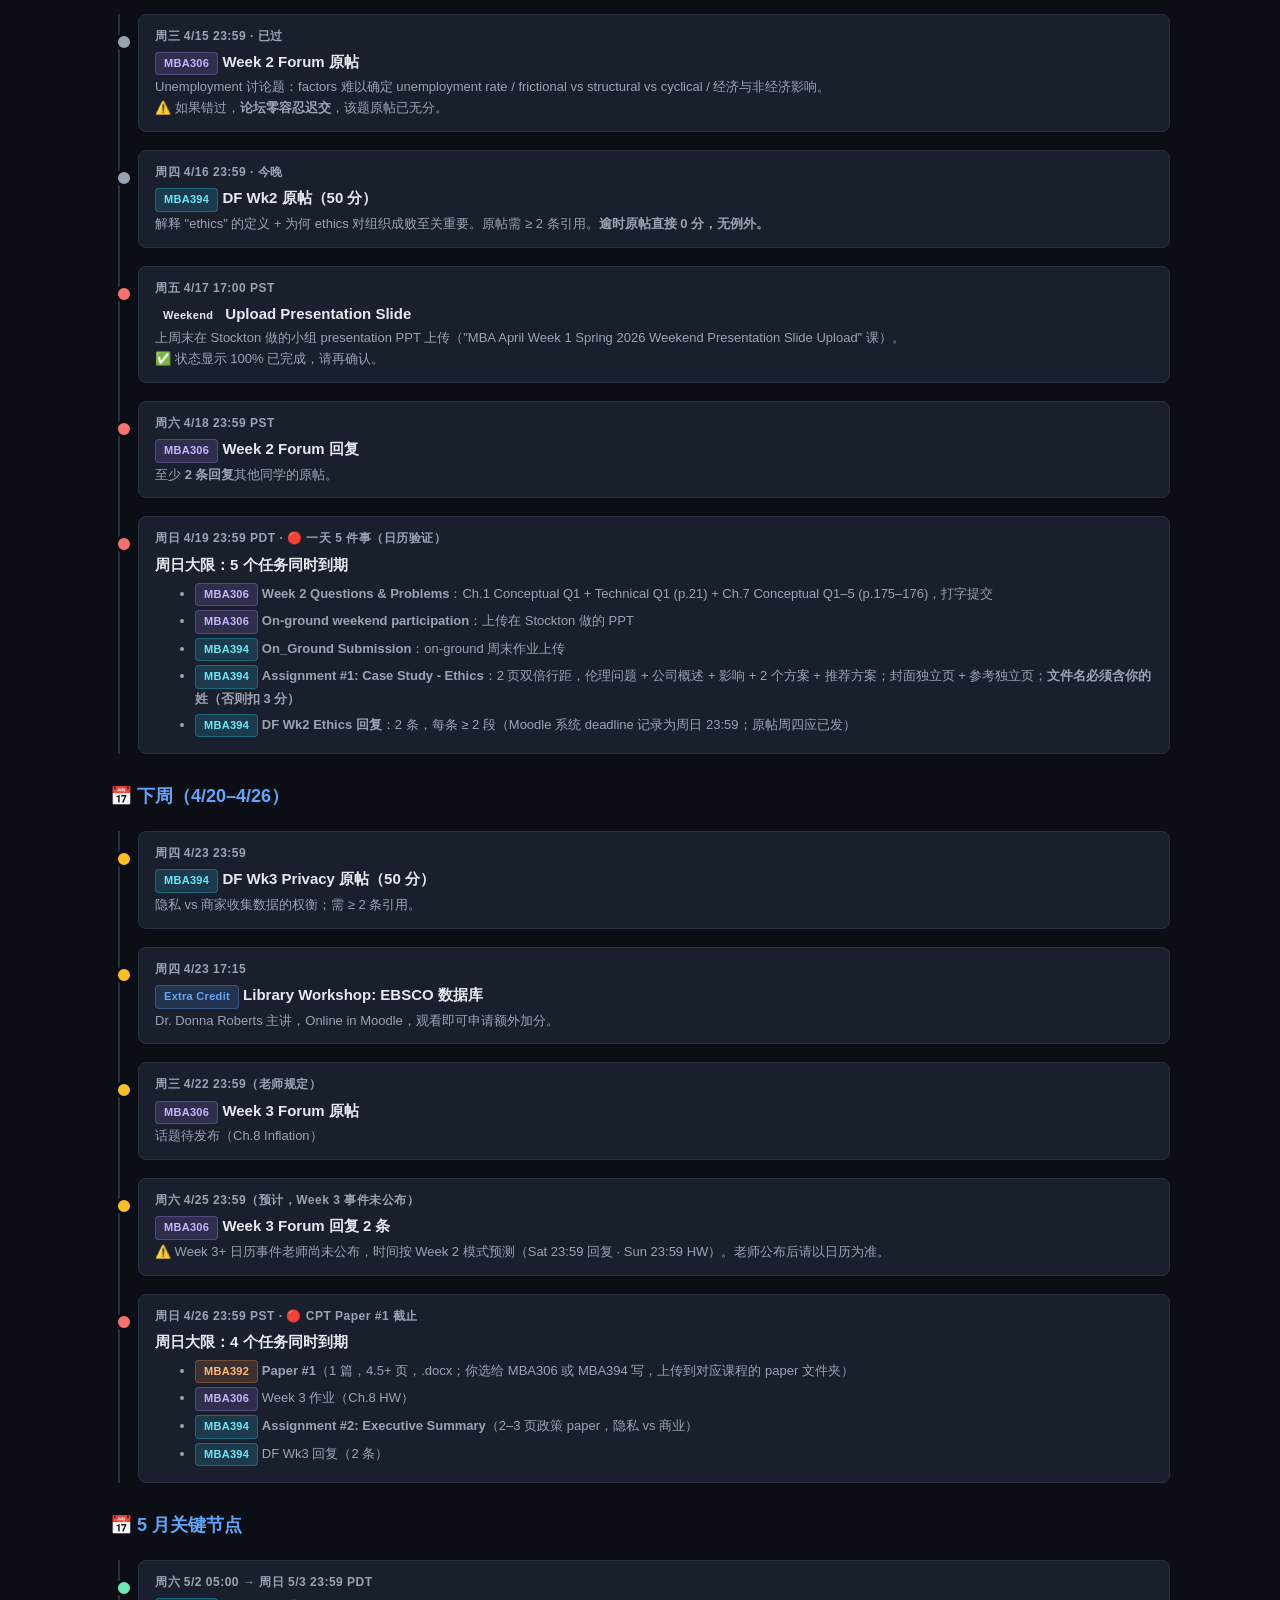
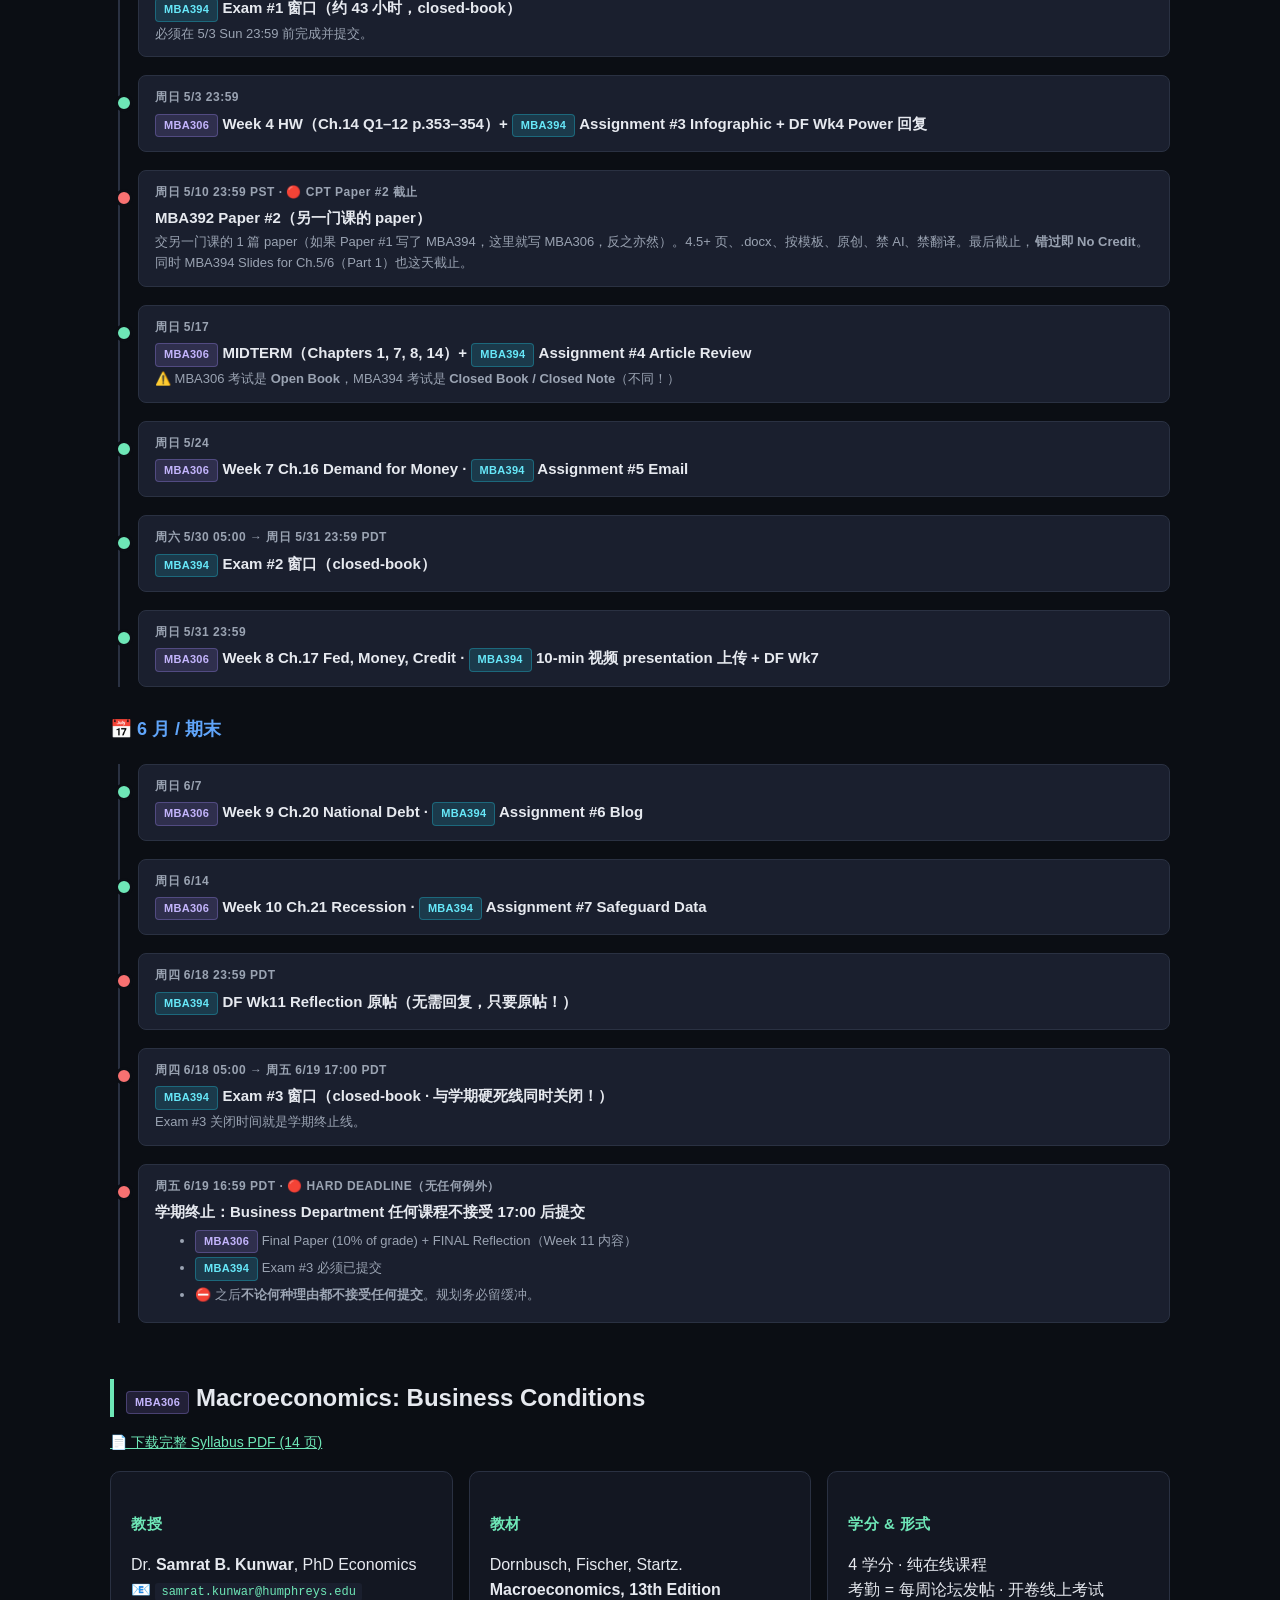
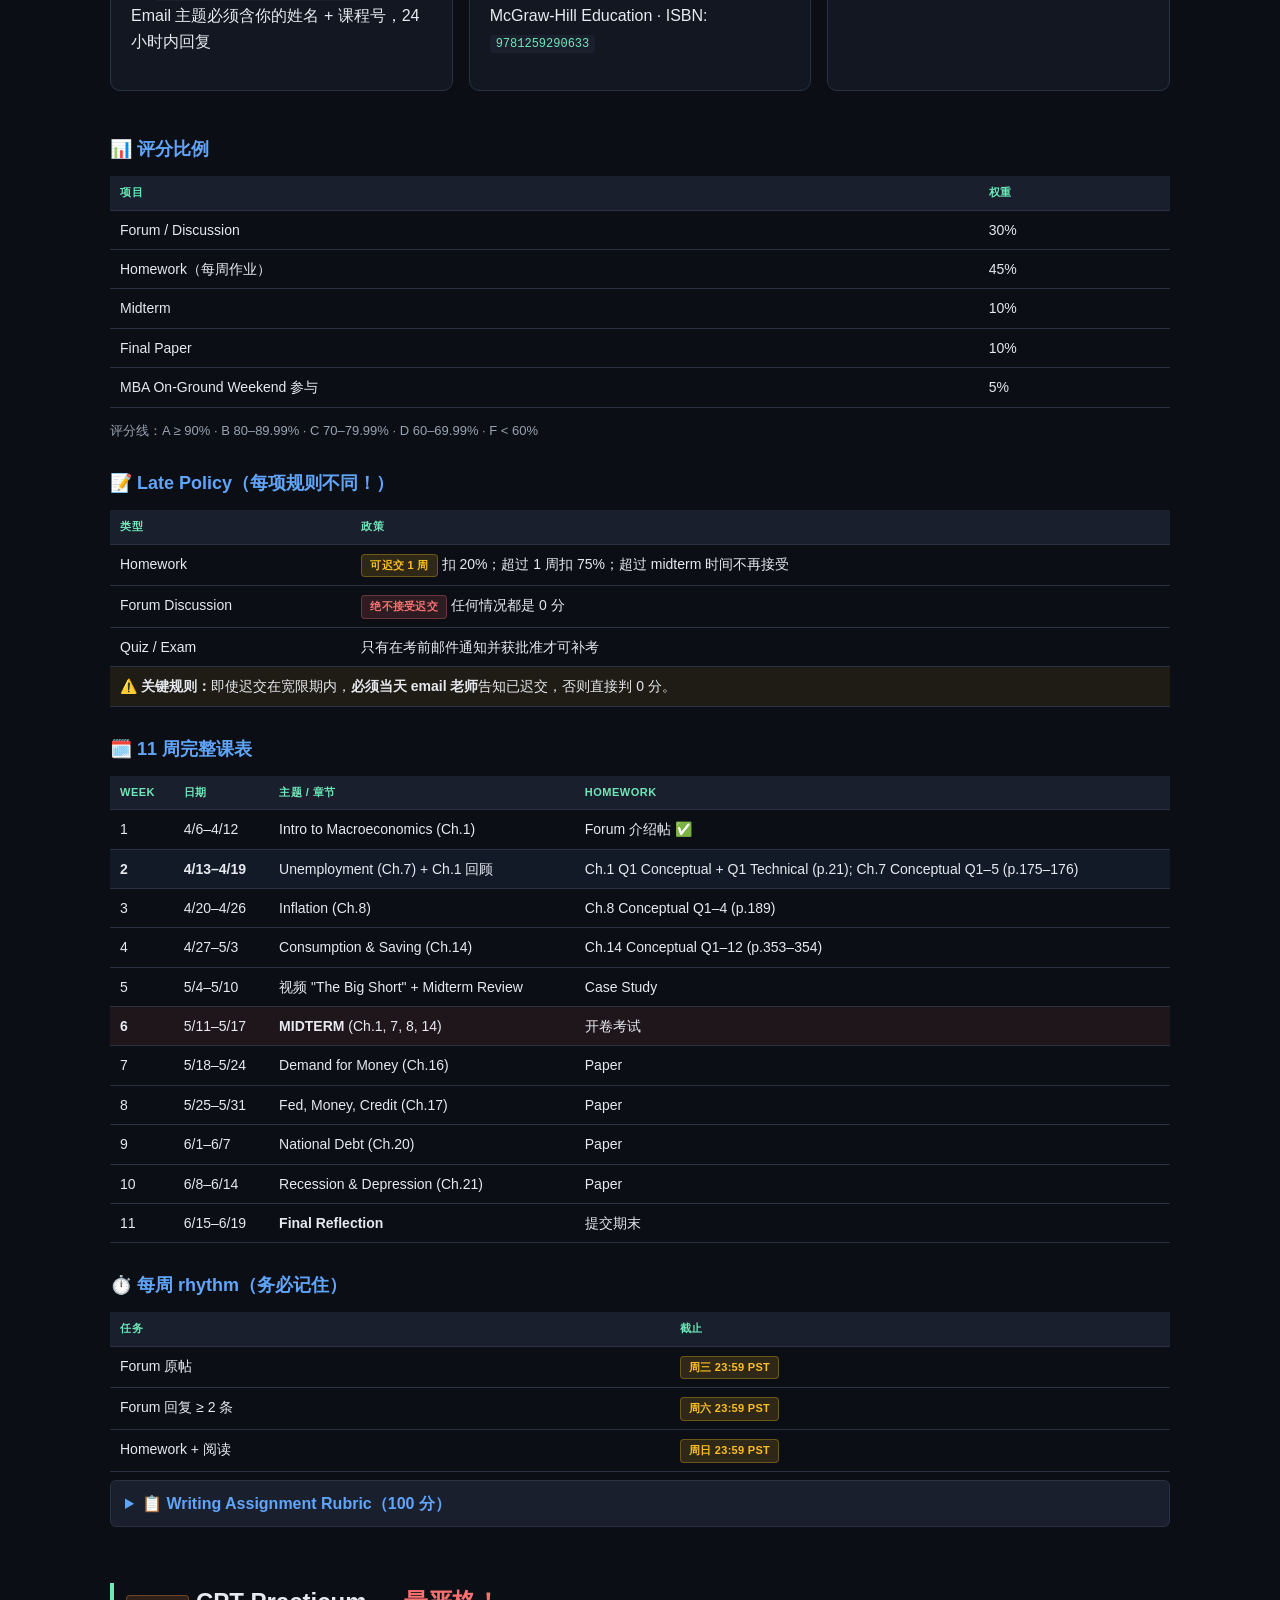
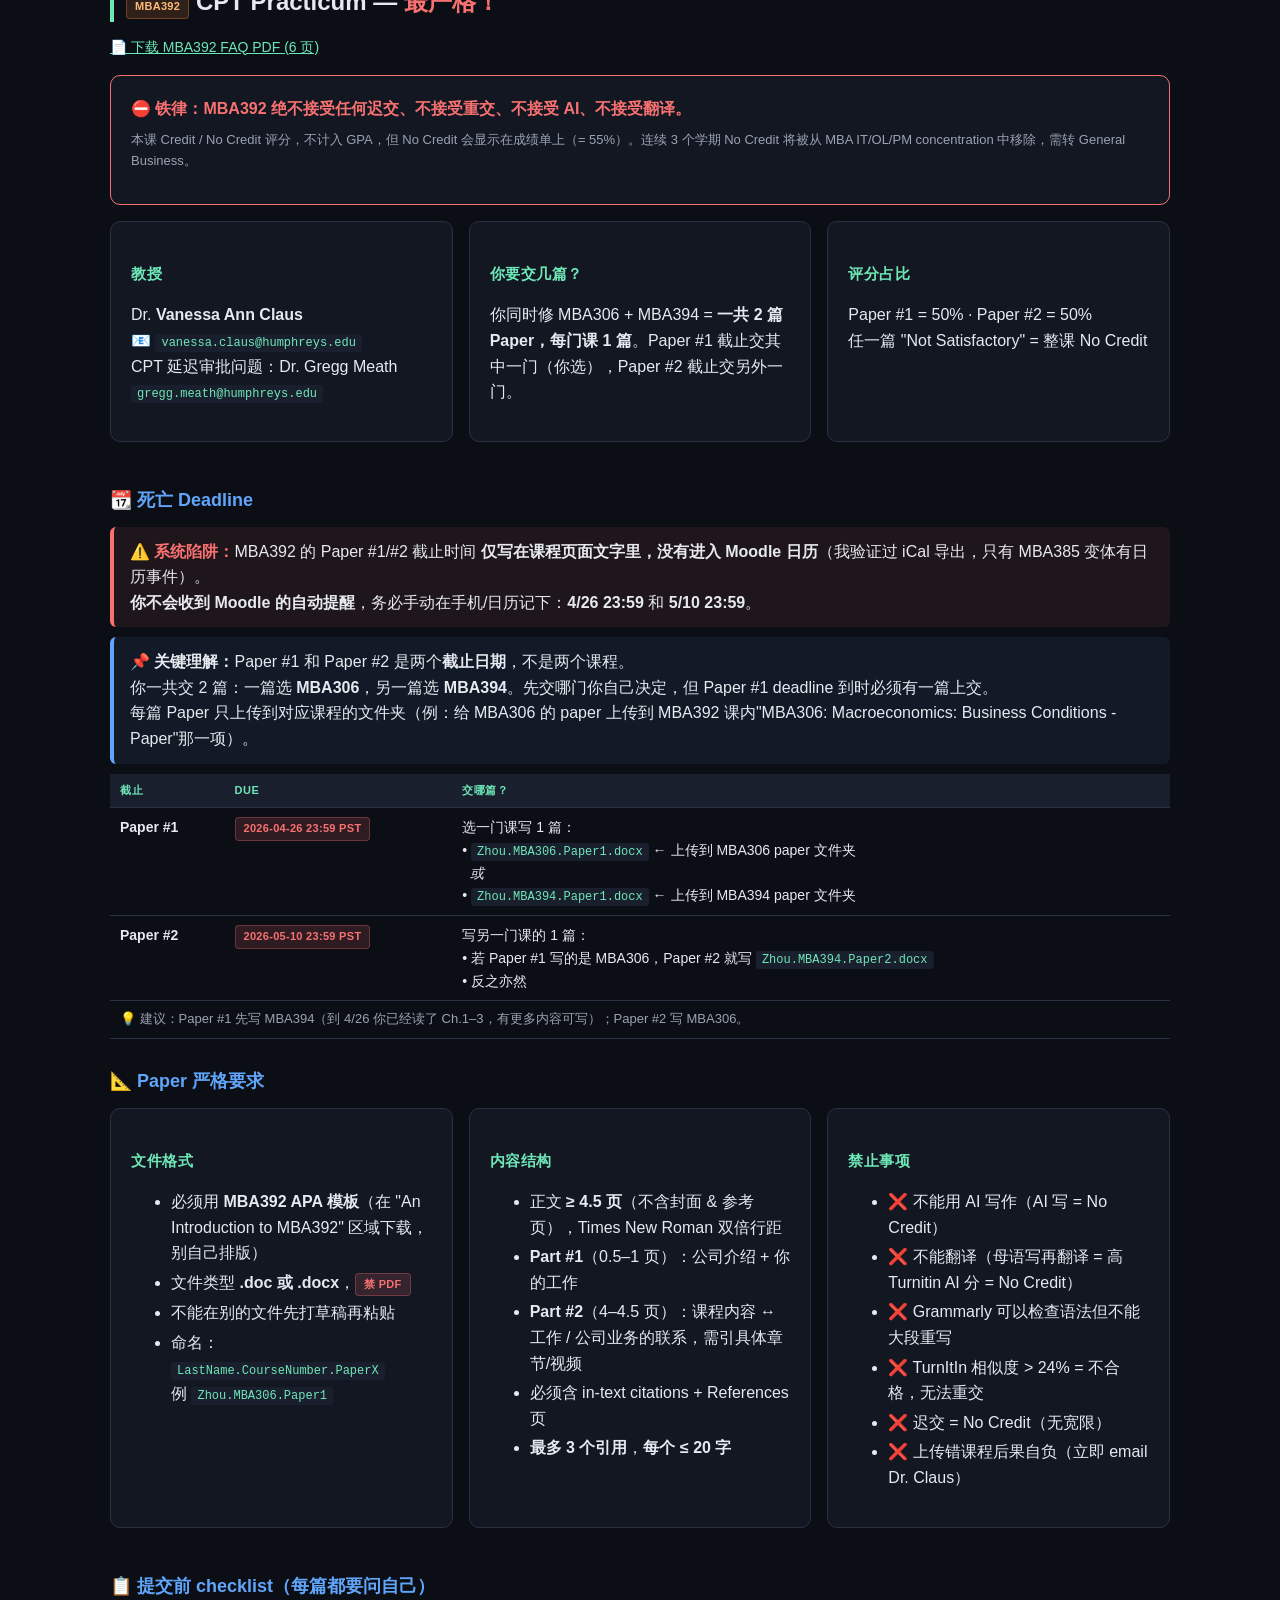
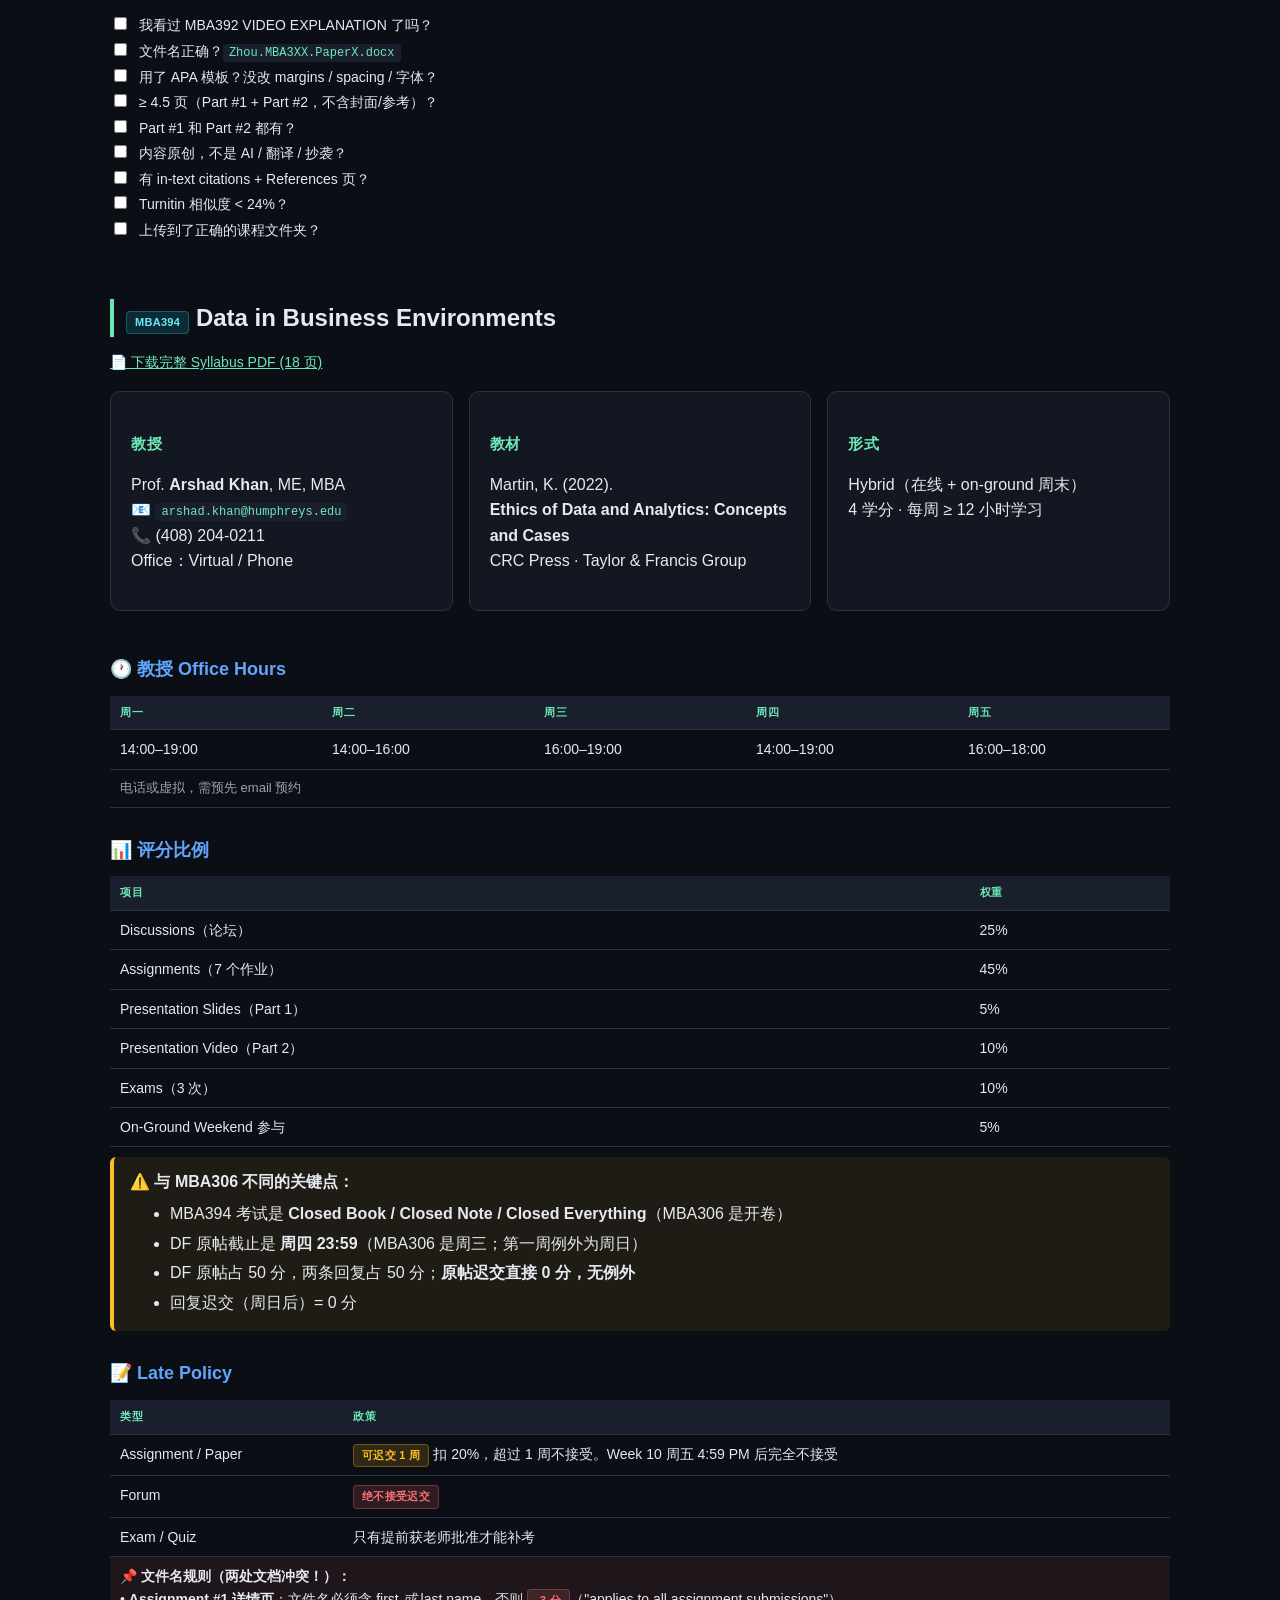
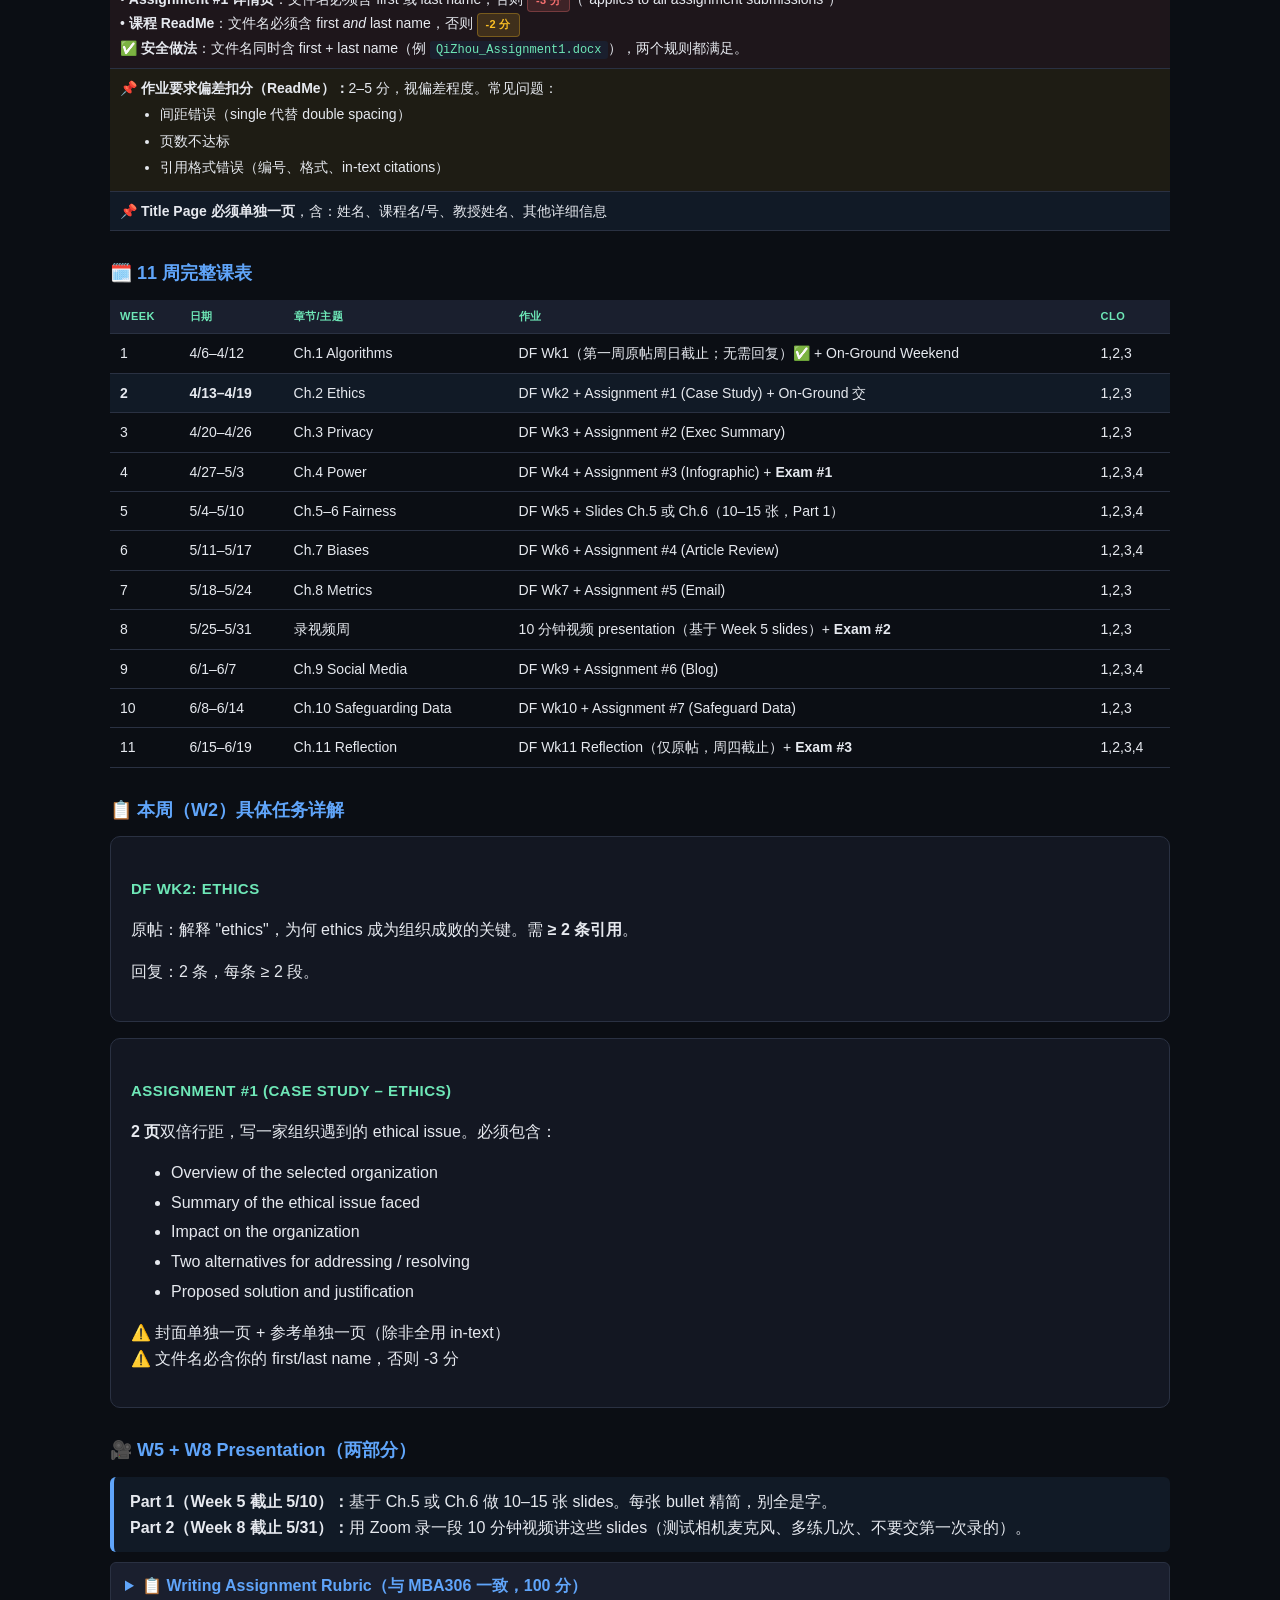
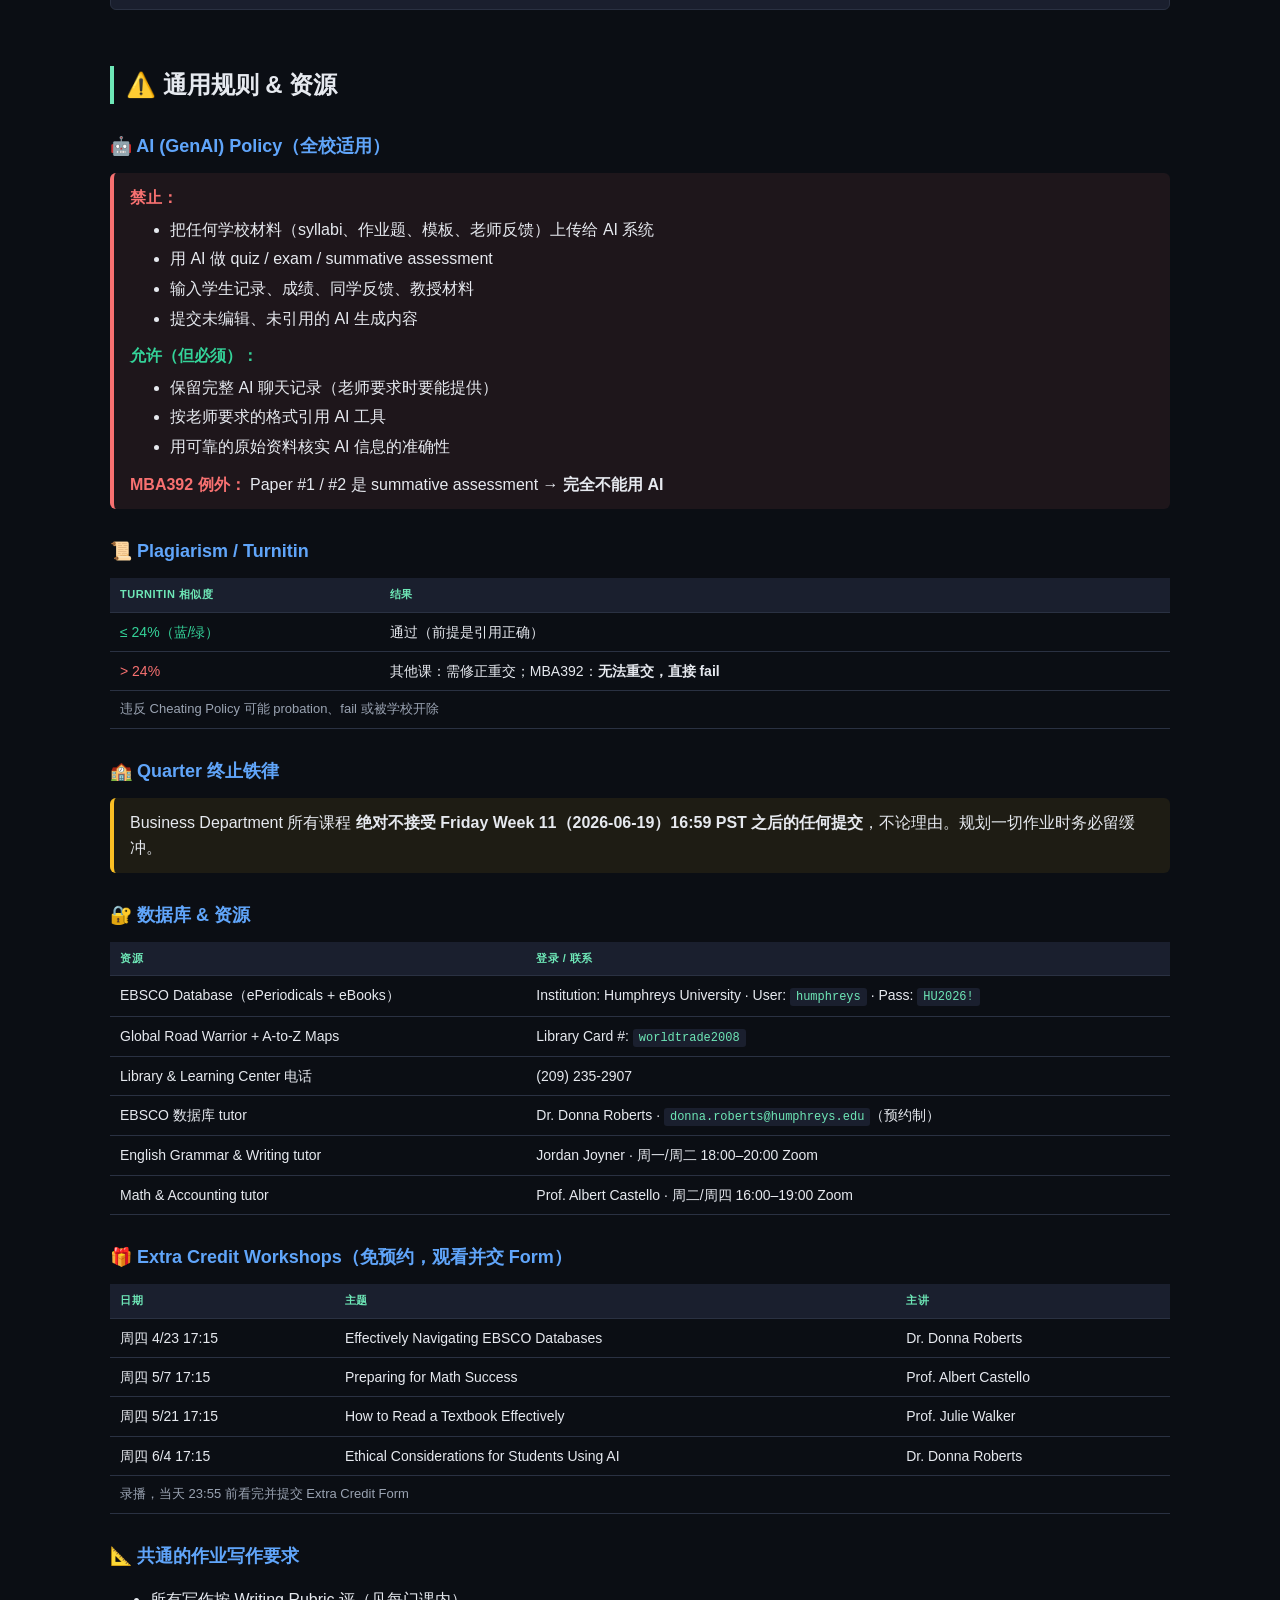
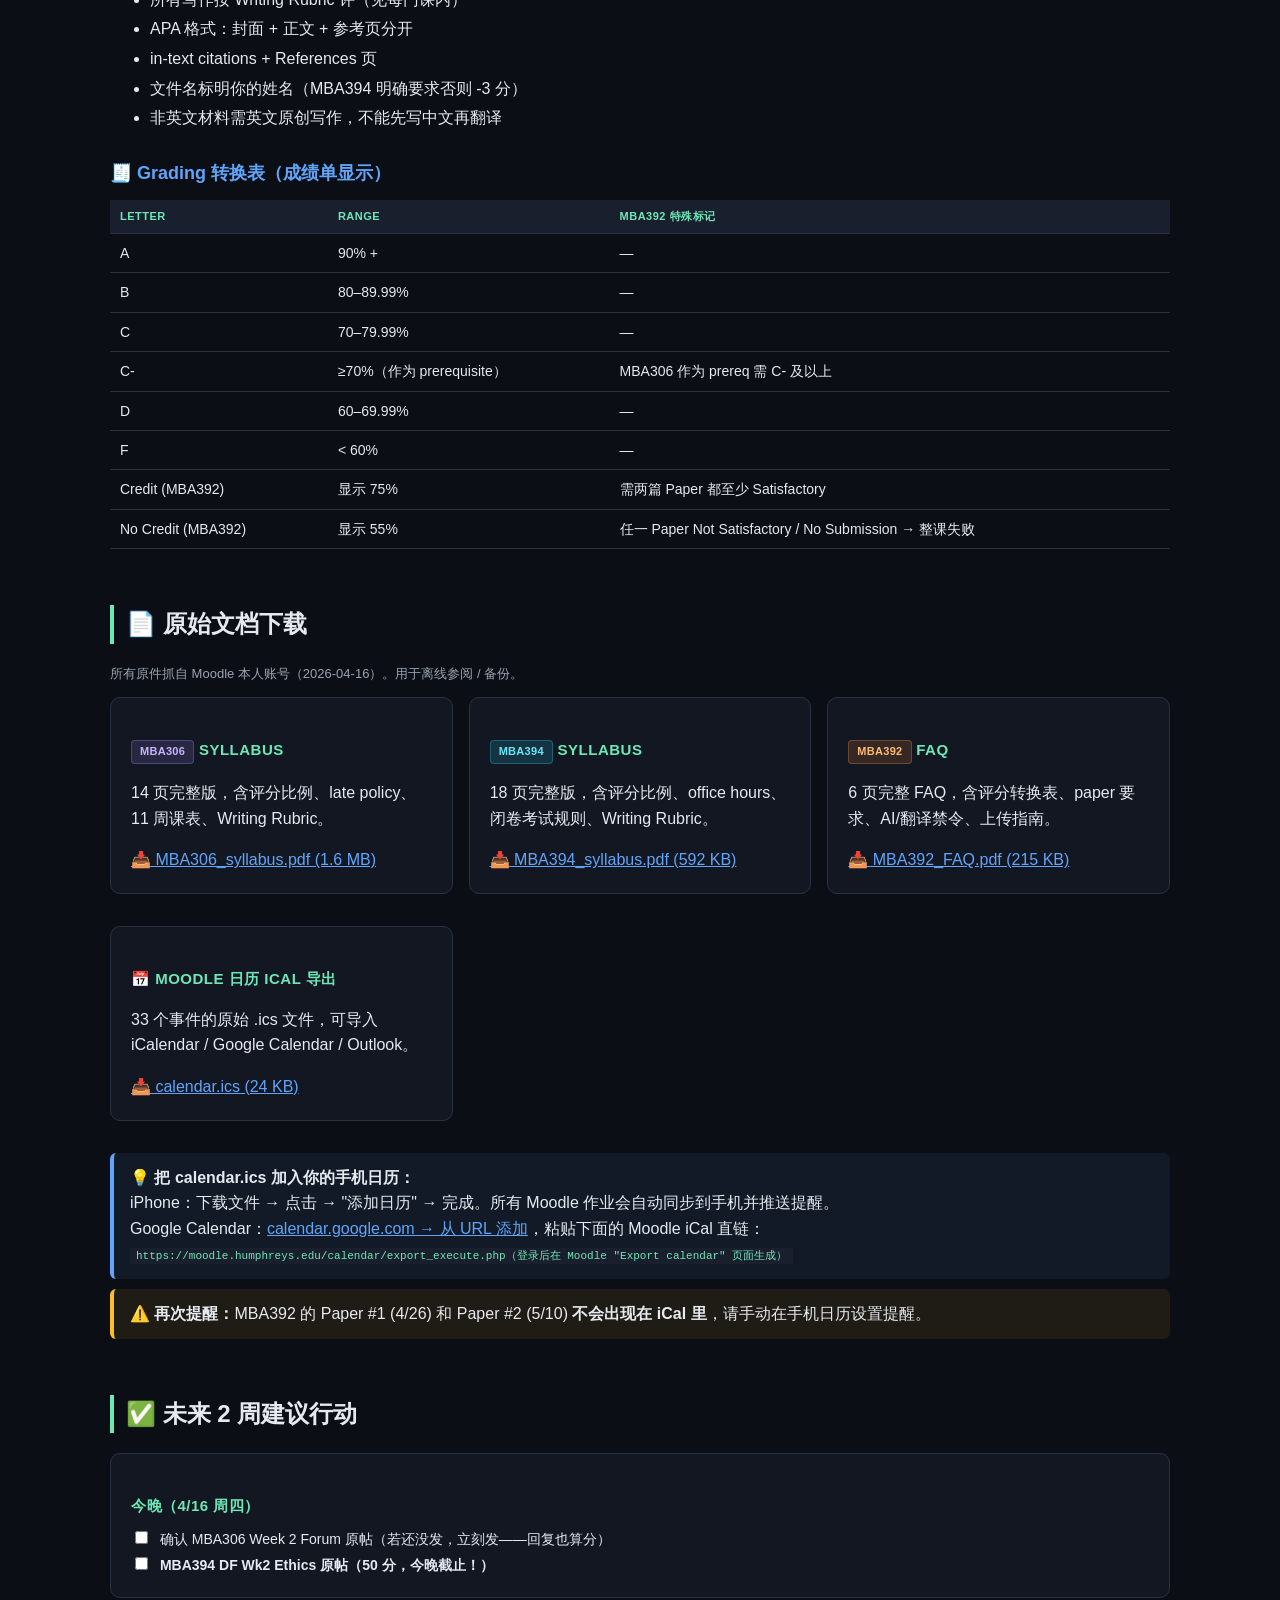
==== commit fbcc39a9: "MBA306 W2 Forum original thread posted - mark done" ====
--- a/courses_spring2026.html
+++ b/courses_spring2026.html
@@ -120,30 +120,30 @@
   <h2>📊 本周仪表板</h2>
   <p class="muted">今天是 2026-04-16（周四）· 本周 = Week 2</p>
   <div class="grid" style="grid-template-columns:repeat(auto-fit,minmax(160px,1fr))">
-    <div class="stat"><p class="big" style="color:var(--ok)">5</p><div class="lbl">本周已完成</div></div>
-    <div class="stat"><p class="big" style="color:var(--warn)">4</p><div class="lbl">本周待办</div></div>
+    <div class="stat"><p class="big" style="color:var(--ok)">6</p><div class="lbl">本周已完成</div></div>
+    <div class="stat"><p class="big" style="color:var(--warn)">3</p><div class="lbl">本周待办</div></div>
     <div class="stat"><p class="big" style="color:var(--accent2)">4</p><div class="lbl">下周内截止</div></div>
     <div class="stat"><p class="big">3</p><div class="lbl">门课程</div></div>
     <div class="stat"><p class="big">≥12h</p><div class="lbl">每门课/周</div></div>
   </div>
 
   <div class="alert" style="margin-top:24px;border-left-color:var(--ok);background:rgba(52,211,153,.12);padding:16px">
-    <div style="font-size:15px;color:var(--ok);font-weight:700">✅ 已完成（Moodle 验证 @ 2026-04-16 20:43）</div>
+    <div style="font-size:15px;color:var(--ok);font-weight:700">✅ 已完成（Moodle 验证 @ 2026-04-16 21:05）</div>
     <ul style="margin:6px 0">
-      <li>✅ MBA394 DF Wk2 Ethics 原帖（你今天发了 "Week 2: Ethics" thread）</li>
-      <li>✅ MBA306 Week 2 Forum 回复 2 条（在 Muzammil 和 Ruijie 的 threads）</li>
+      <li>✅ <strong>MBA306 Week 2 Forum 原帖</strong>（今晚补发 "Week 2 Forum" thread，晚老师 1 天但系统线前）</li>
+      <li>✅ MBA306 Week 2 Forum 回复 2 条</li>
+      <li>✅ MBA394 DF Wk2 Ethics 原帖（"Week 2: Ethics" thread）</li>
       <li>✅ MBA306 On-ground PPT 已提交（提前 7 天）</li>
       <li>✅ MBA394 On-Ground Submission 已提交</li>
       <li>✅ MBA April Week 1 Presentation 课程进度 100%</li>
     </ul>
   </div>
   <div class="alert" style="border-left-color:var(--warn);background:rgba(251,191,36,.12);padding:16px">
-    <div style="font-size:15px;color:var(--warn);font-weight:700">⚠️ 仍需处理（本周内）</div>
+    <div style="font-size:15px;color:var(--warn);font-weight:700">⚠️ 仍需处理（本周内 · 周日 4/19 前）</div>
     <ul style="margin:6px 0">
-      <li><strong>MBA306 Week 2 Forum 原帖</strong>：你发了 2 条回复但没开自己的 thread。老师规定 Wed 已过，系统 deadline Sat 4/18。建议今晚补开一个 thread（标题含你姓名），按老师规则可能扣分但总比 0 分强。<a href="https://moodle.humphreys.edu/mod/forum/view.php?id=366035" target="_blank" style="color:var(--accent)">打开论坛</a></li>
-      <li><strong>MBA394 DF Wk2 回复</strong>：0/2（周日 4/19 前要 2 条，每条 ≥ 2 段）</li>
-      <li><strong>MBA306 Week 2 Q&P</strong>：未提交（周日 4/19）</li>
-      <li><strong>MBA394 Assignment #1 Case Study</strong>：未提交（周日 4/19）</li>
+      <li><strong>MBA394 DF Wk2 回复</strong>：0/2（每条 ≥ 2 段）</li>
+      <li><strong>MBA306 Week 2 Q&P</strong>：未提交（Ch.1 Q1 + Ch.7 Q1–5）</li>
+      <li><strong>MBA394 Assignment #1 Case Study</strong>：未提交（2 页 ethical issue）</li>
     </ul>
   </div>
   <div class="alert warn">
@@ -779,7 +779,7 @@
     // --- 4 月 ---
     ['2026-04-12','23:59','m306','W1 Forum','Week 1 Forum（自我介绍）',false,true],
     ['2026-04-12','23:59','m394','DF Wk1 Algorithms','W1 Forum（算法）第一周例外，无需回复',false,true],
-    ['2026-04-15','23:59','m306','W2 Forum 原帖','老师规定周三发原帖；系统 deadline 实际周六。<br><strong>⚠️ 状态：你只发了 2 条回复，没开自己的 thread。原帖 0 分（但系统 Sat 4/18 前补发可能还有分）</strong>',true,false],
+    ['2026-04-15','23:59','m306','W2 Forum 原帖','<strong>已发 ✅</strong>（你 4/16 开了 "Week 2 Forum" thread，比老师规定 Wed 晚 1 天，但 Moodle 系统线 Sat 4/18 前完成）',false,true],
     ['2026-04-16','23:59','m394','DF Wk2 原帖','<strong>已发 ✅</strong>（你今天发了 "Week 2: Ethics" thread）',false,true],
     ['2026-04-17','17:00','gen','Upload Presentation Slide','MBA April Week 1 课小组 PPT 上传',false,true],
     ['2026-04-18','23:59','m306','W2 Forum 回复','已发 2 条回复（Muzammil 和 Ruijie 的 threads）',false,true],
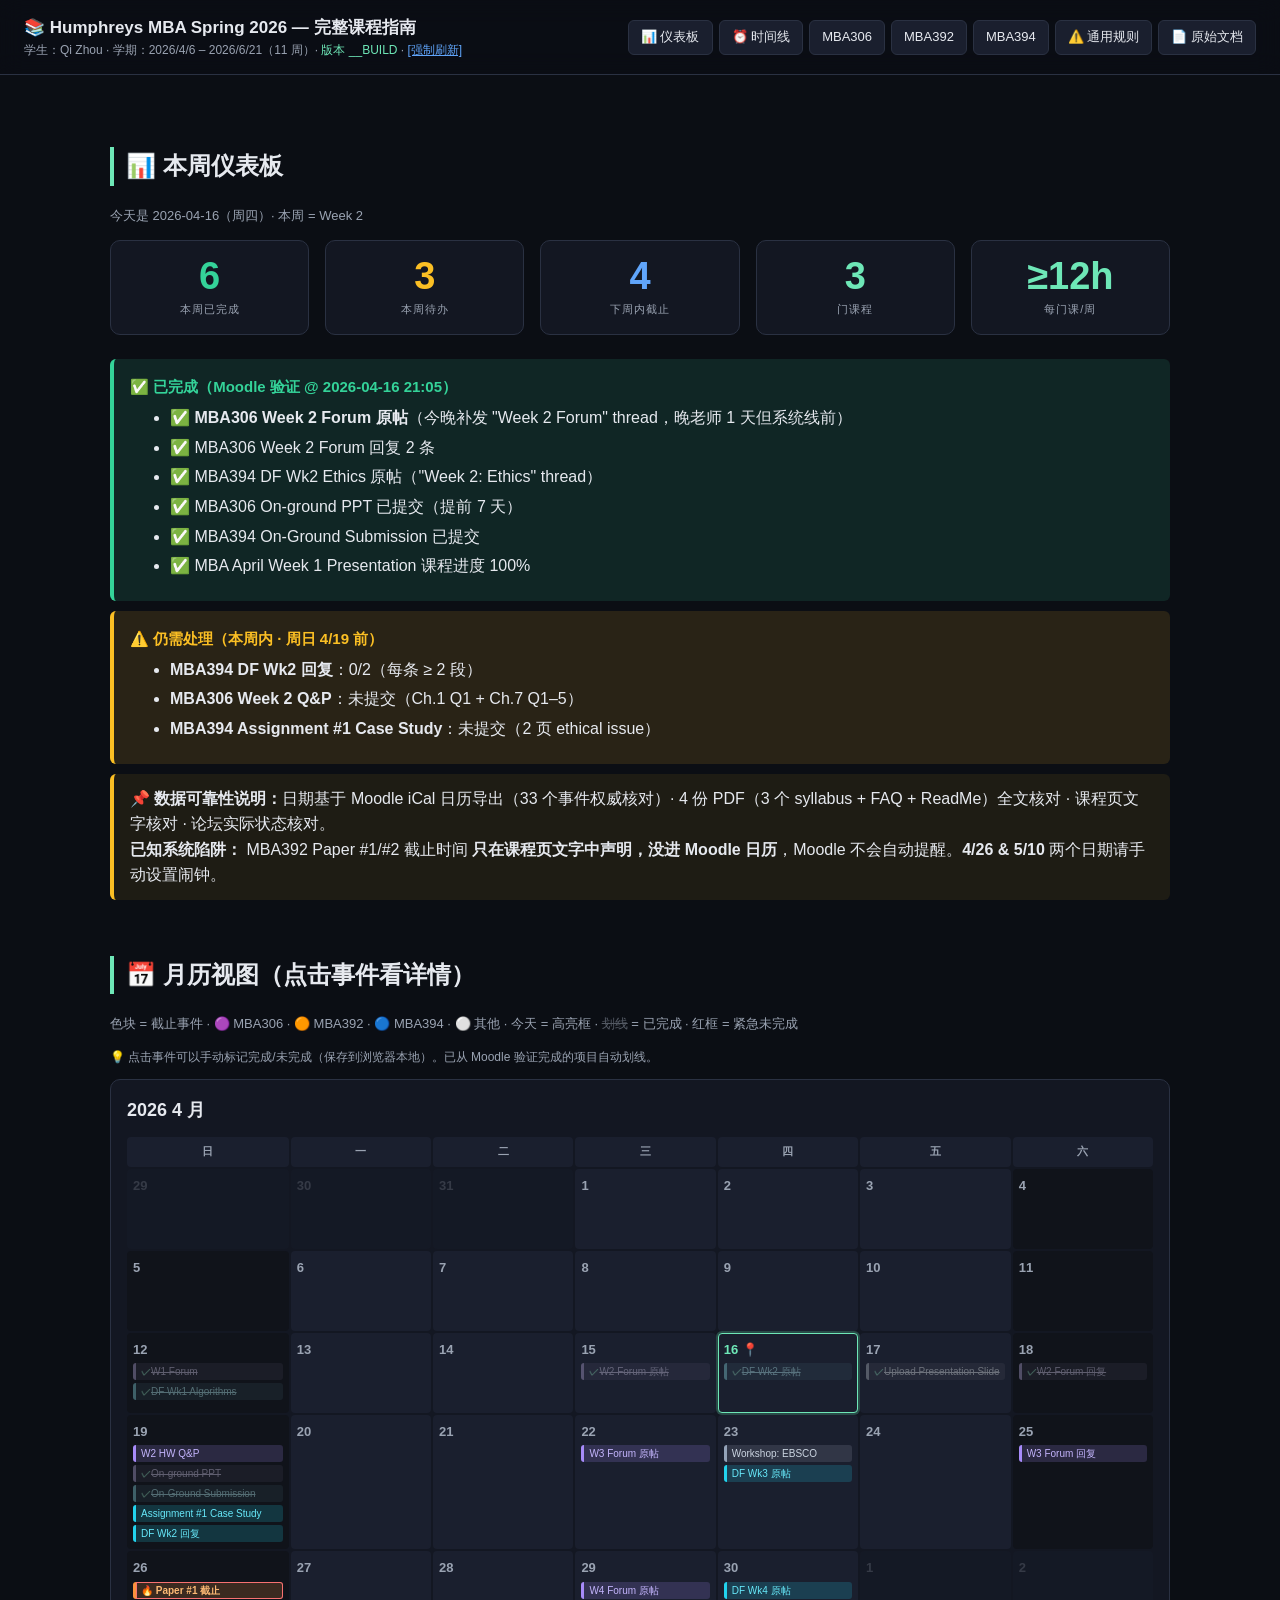
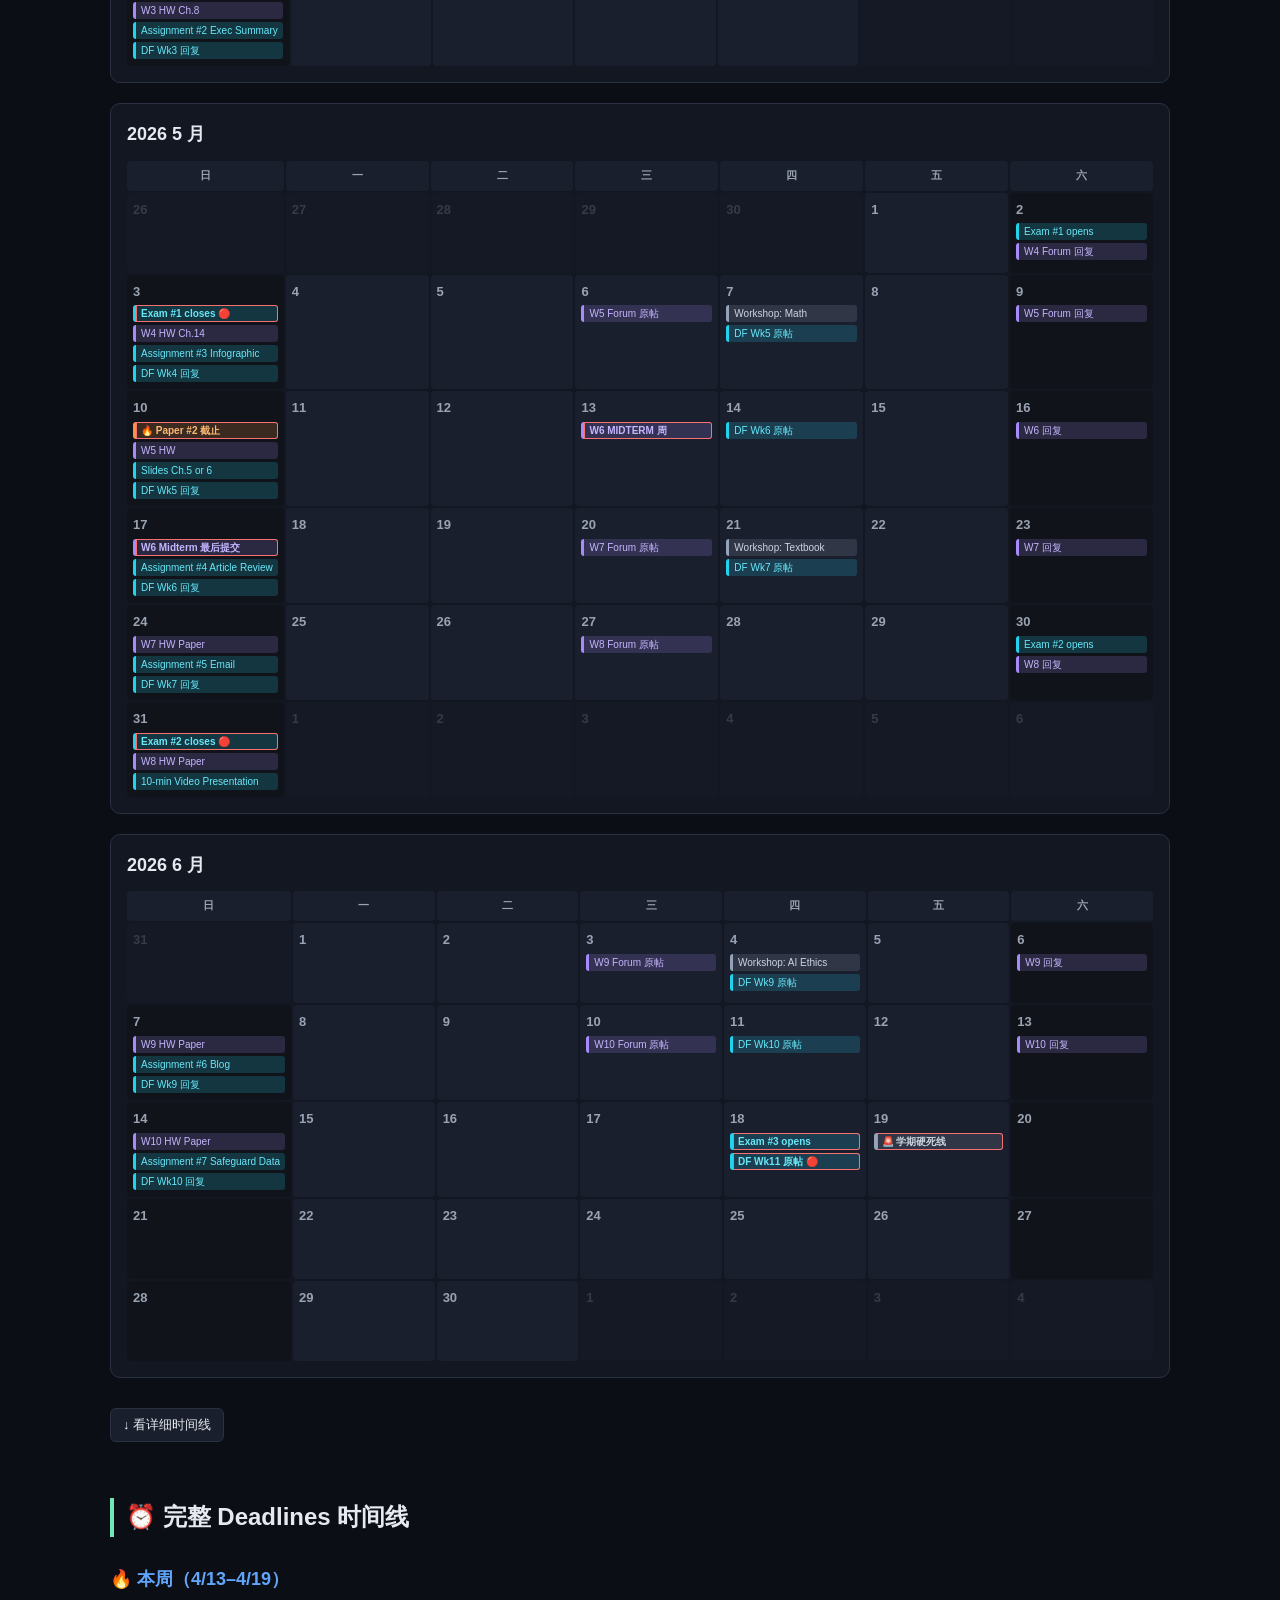
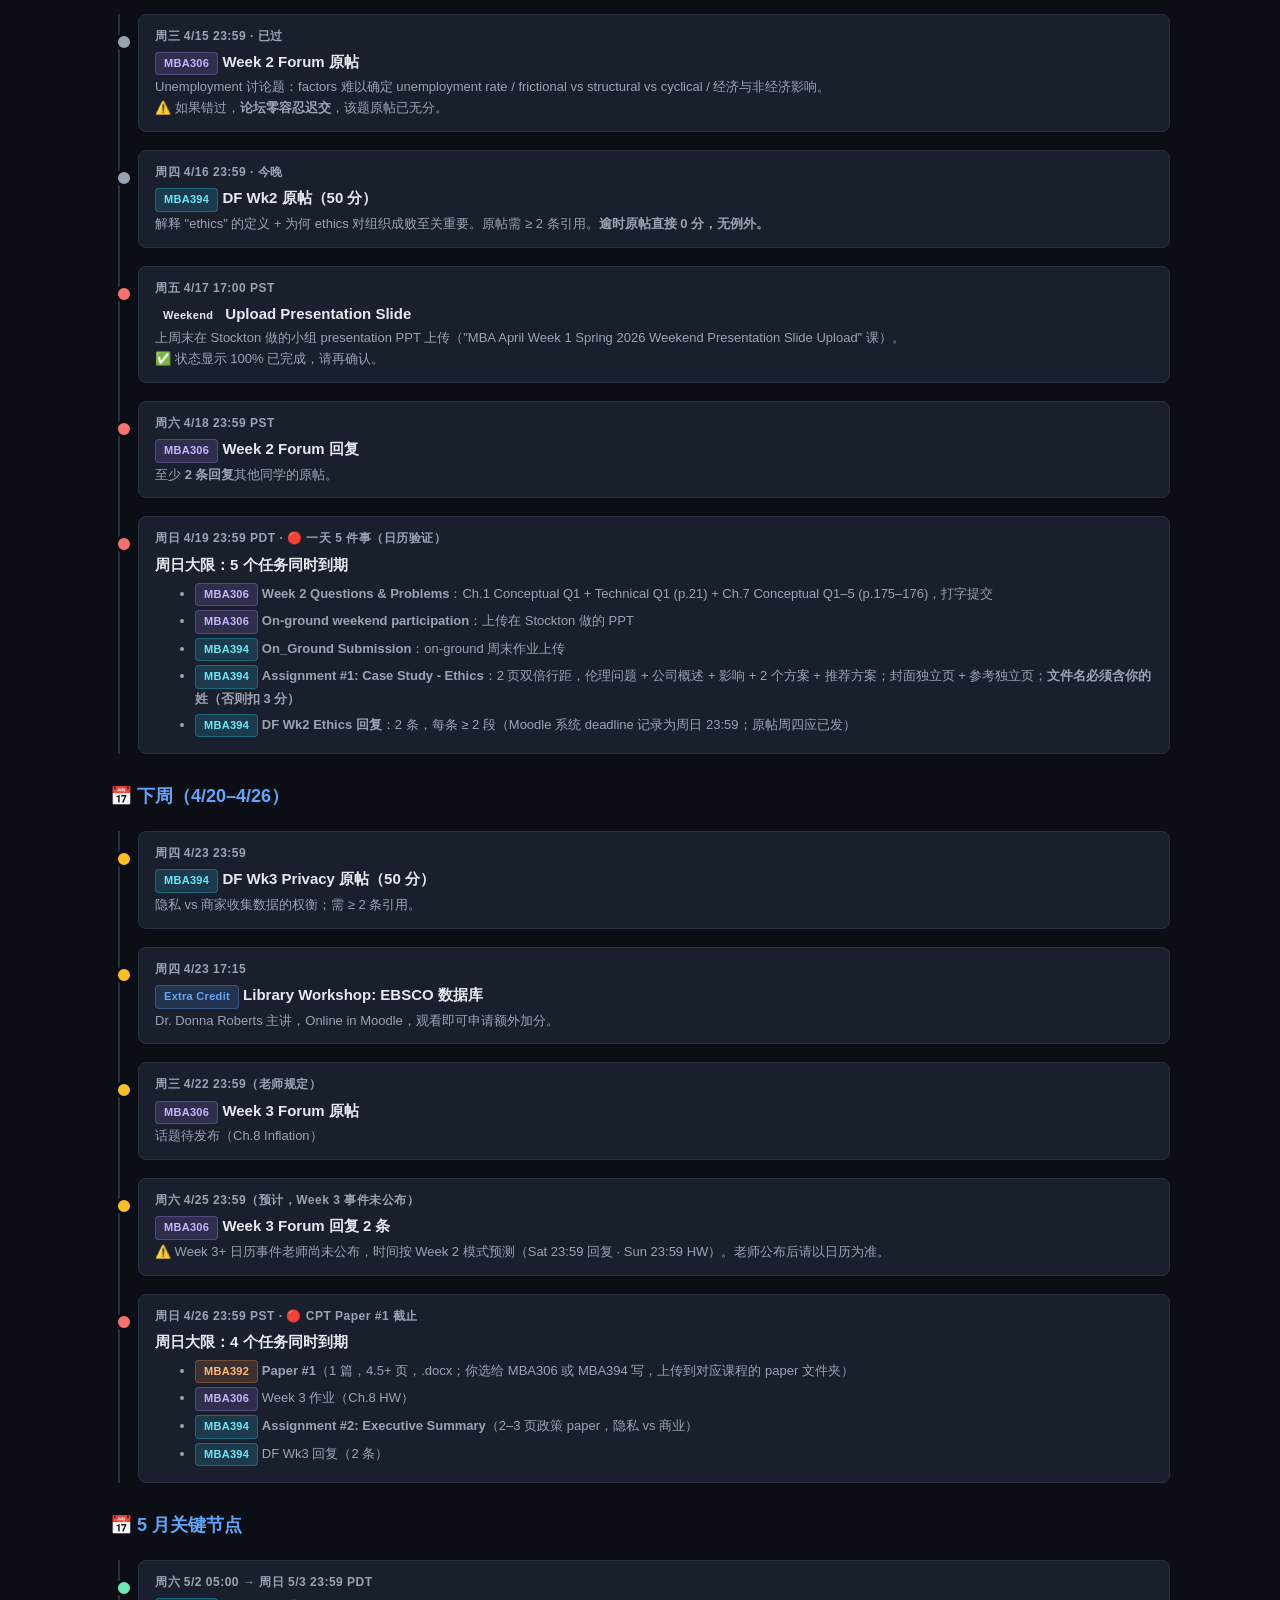
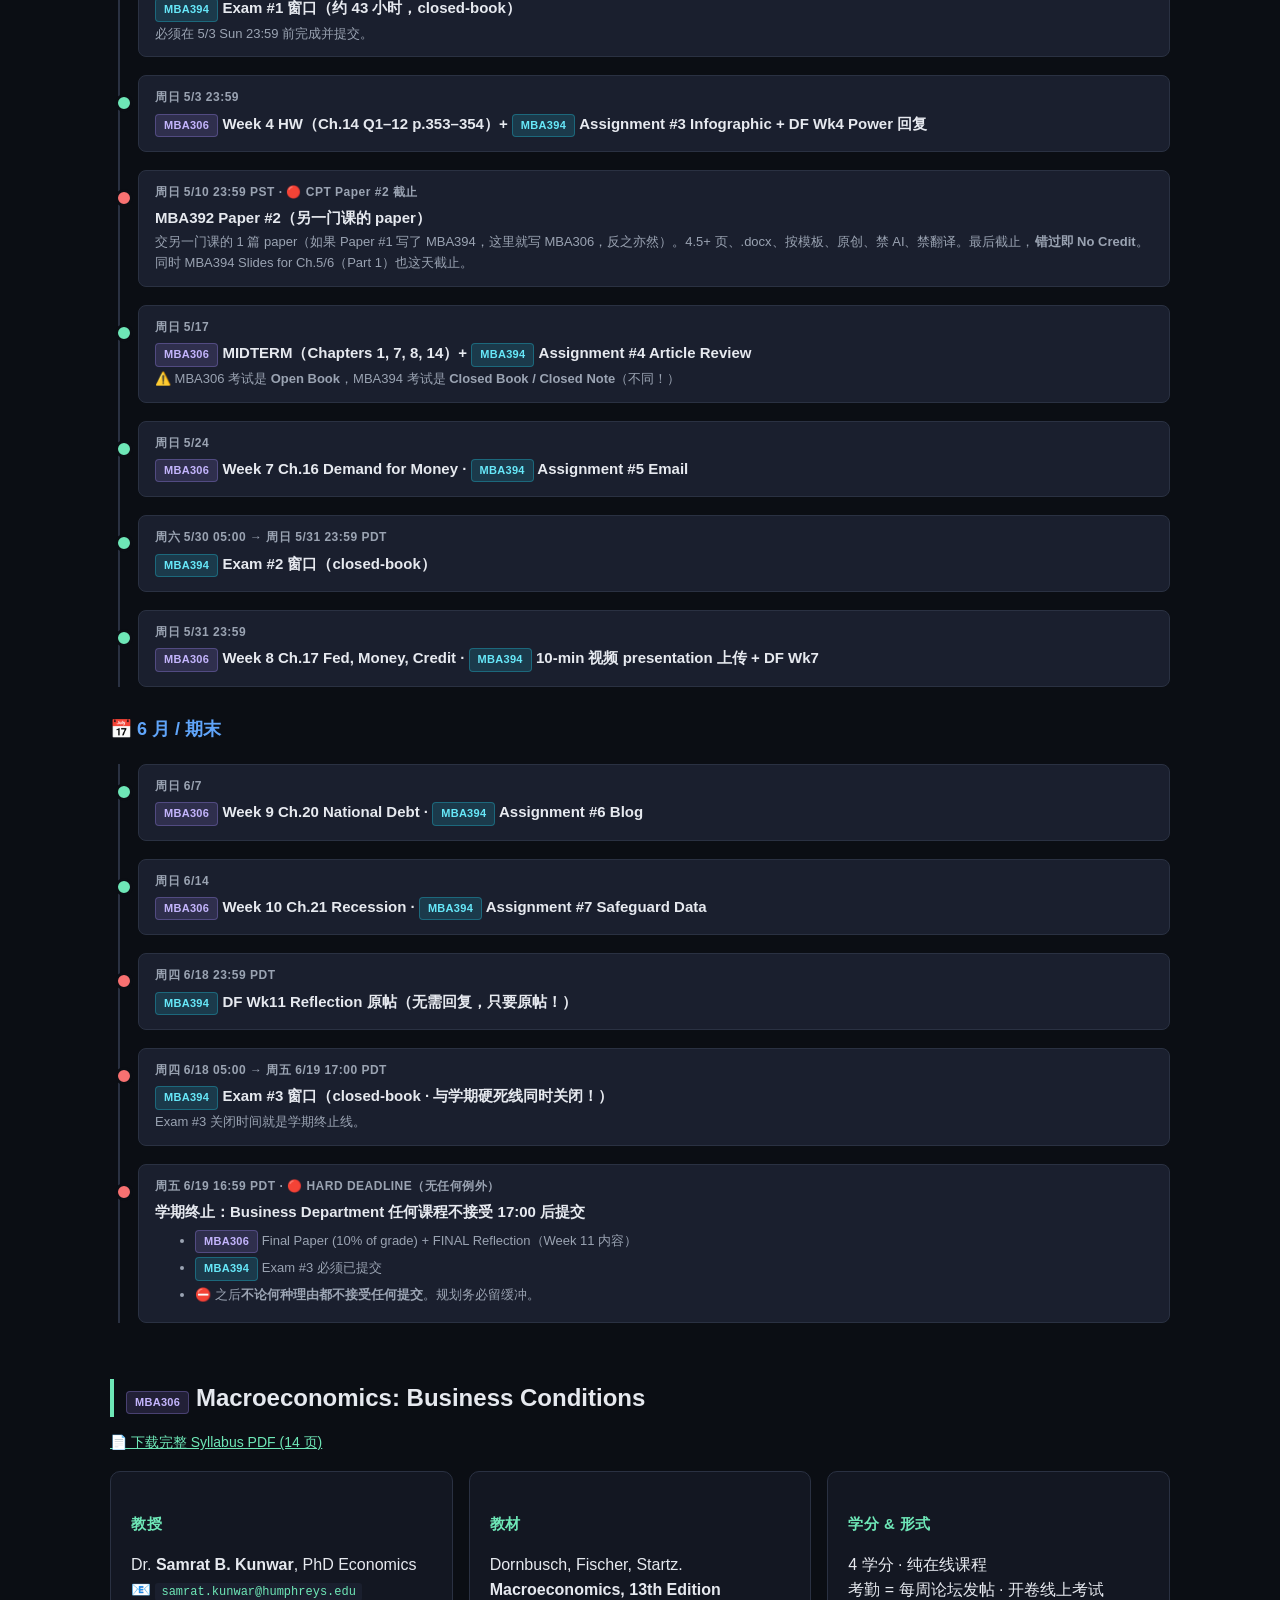
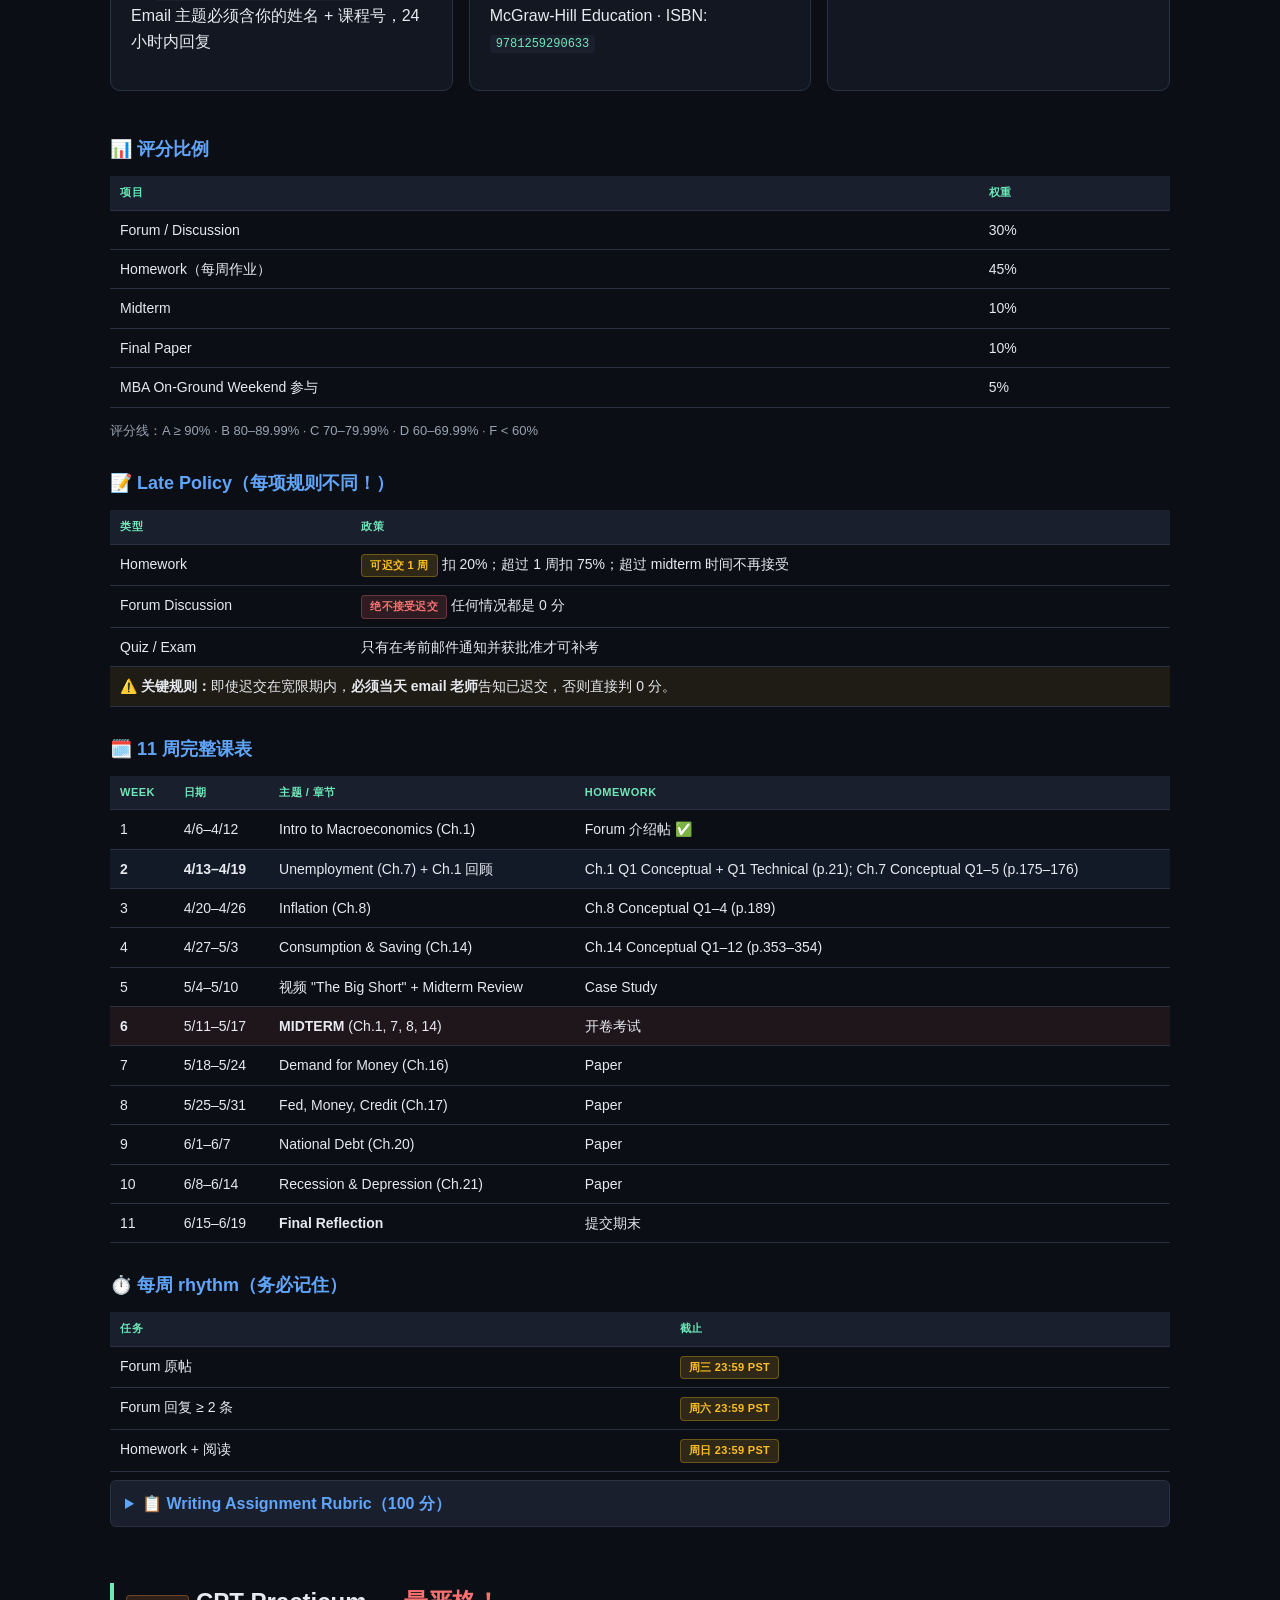
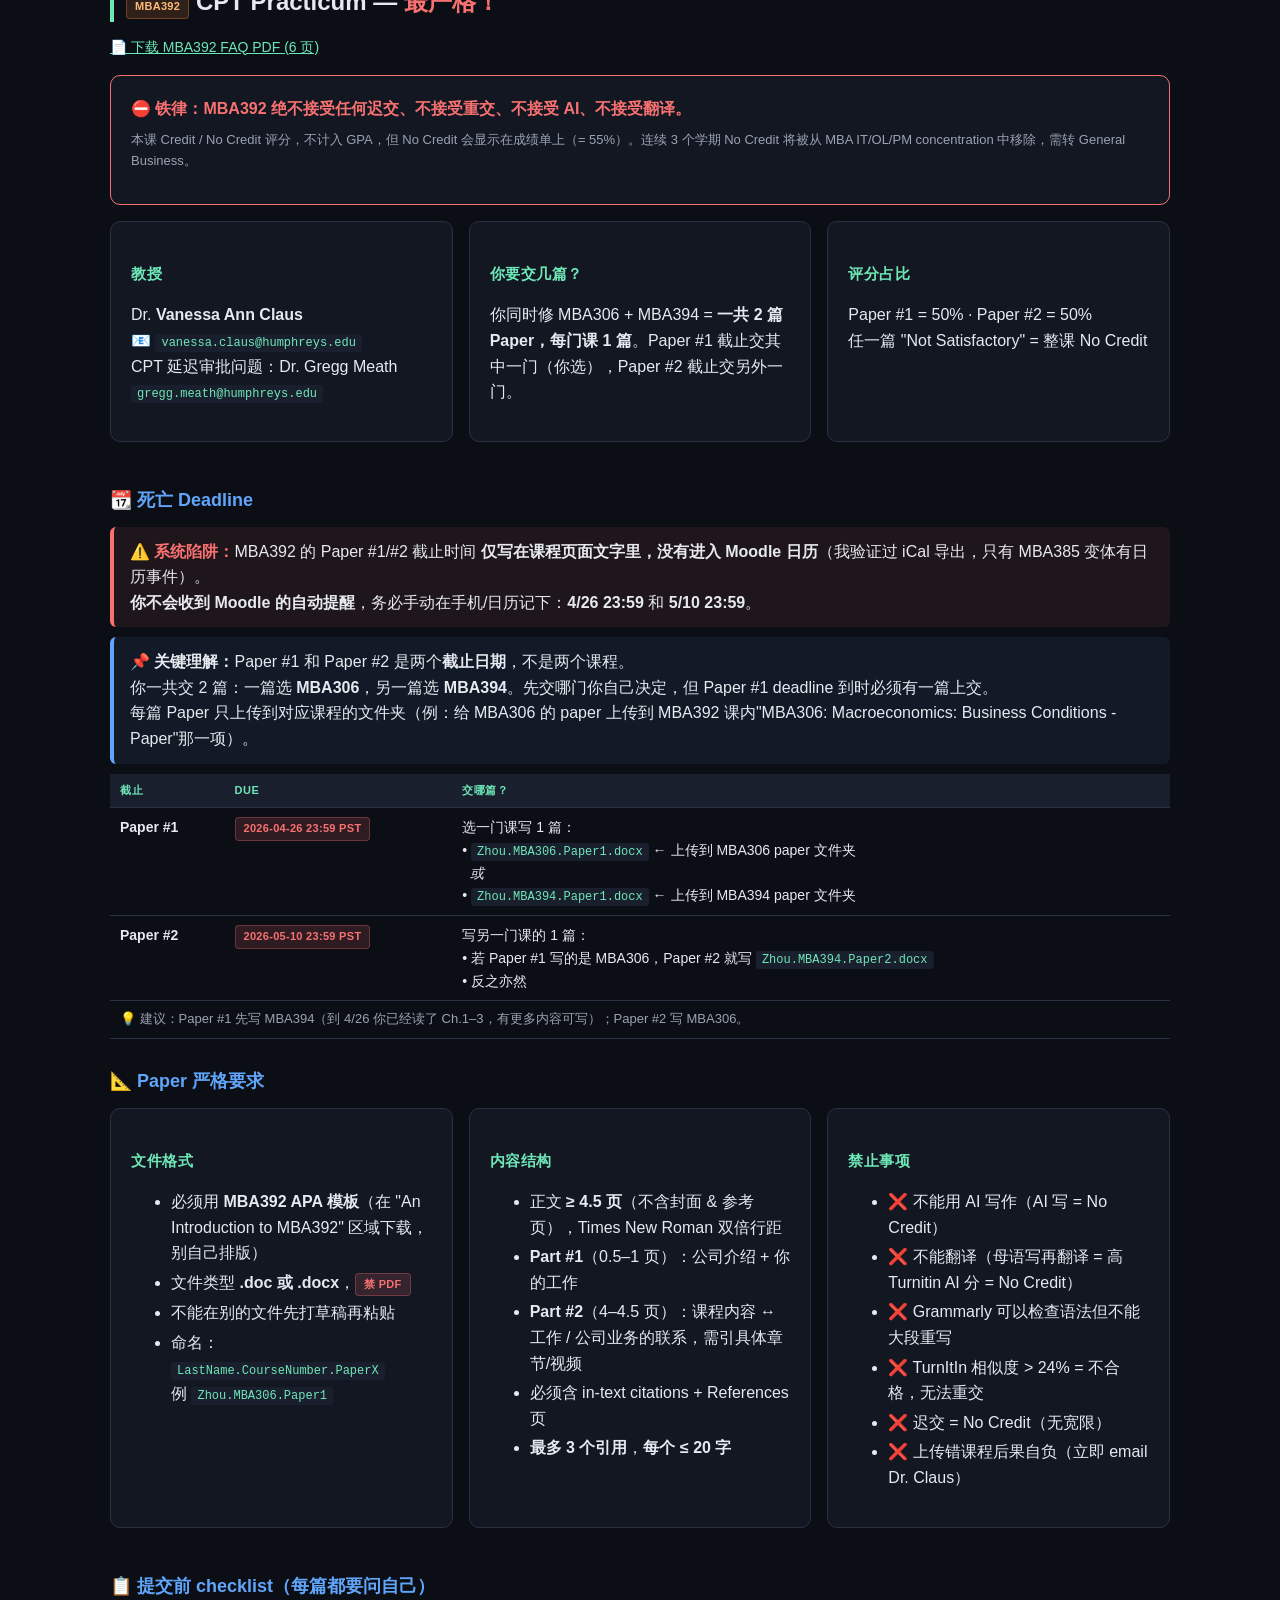
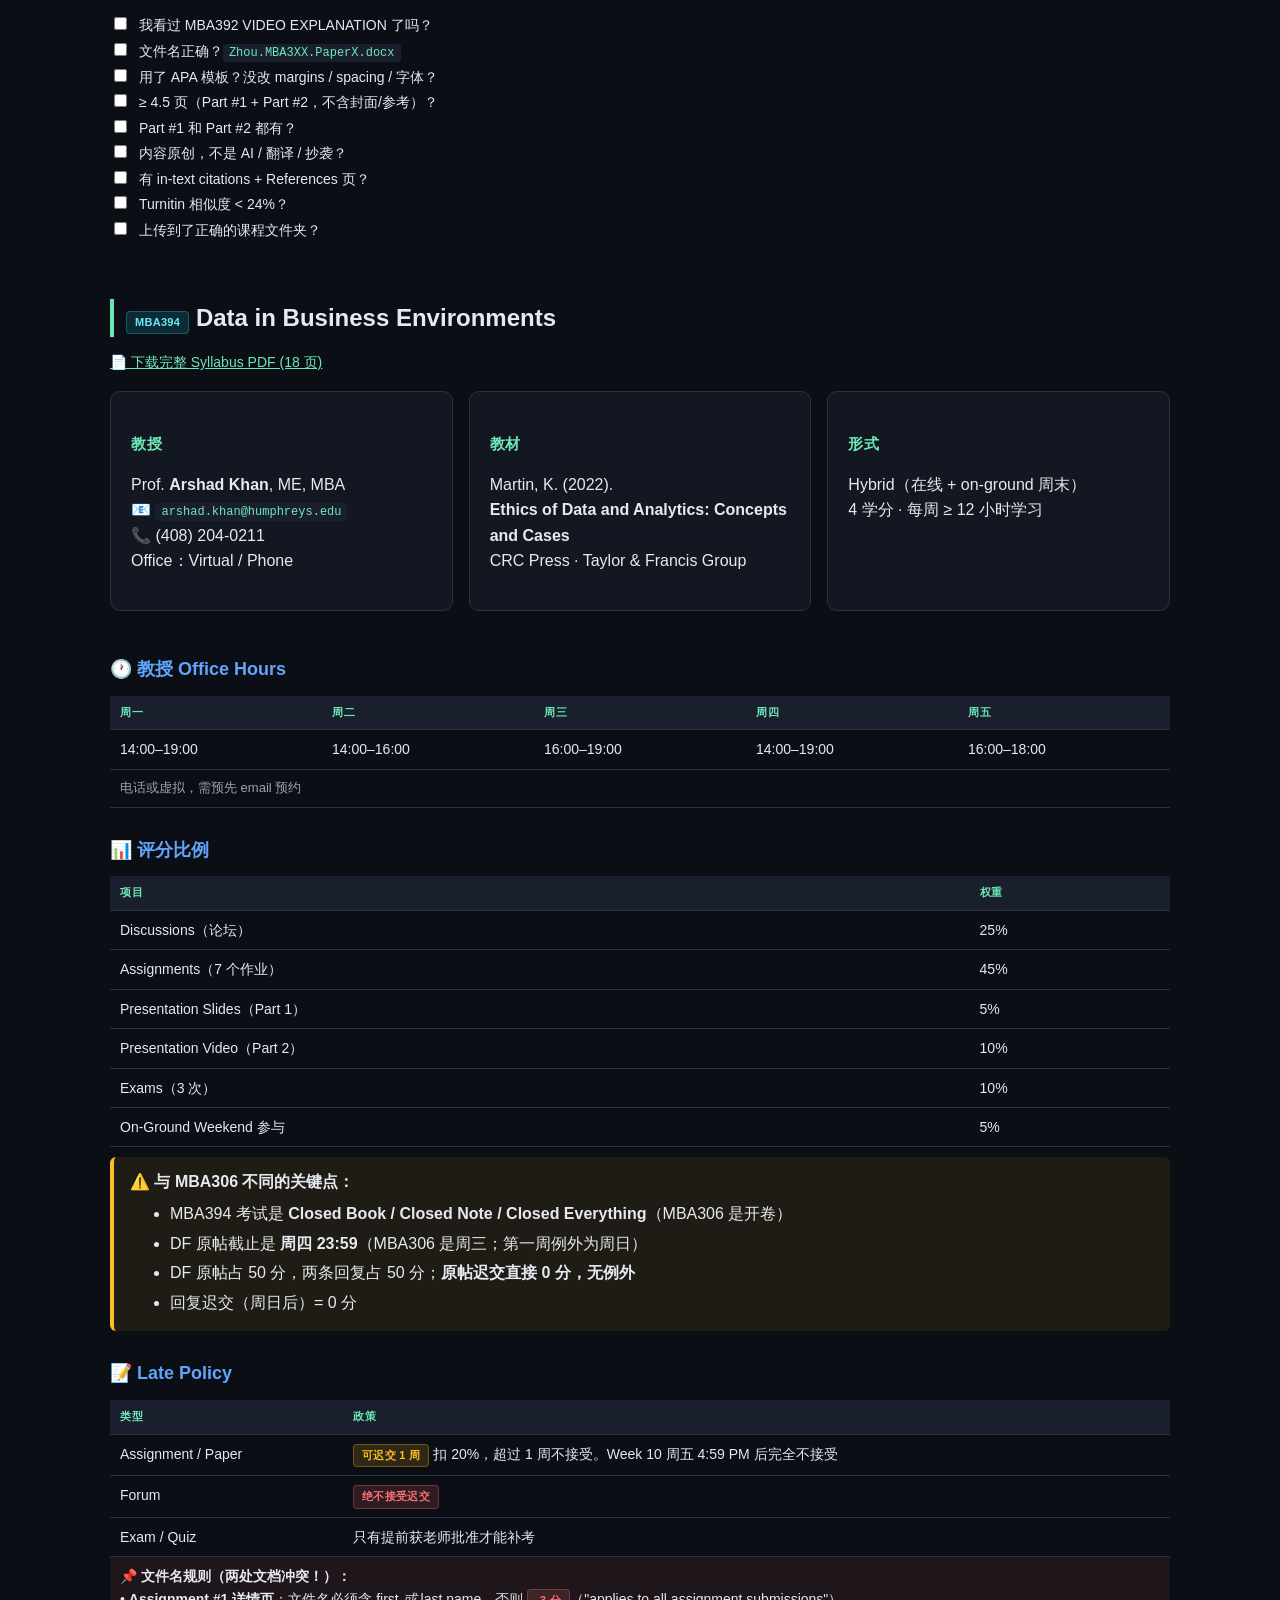
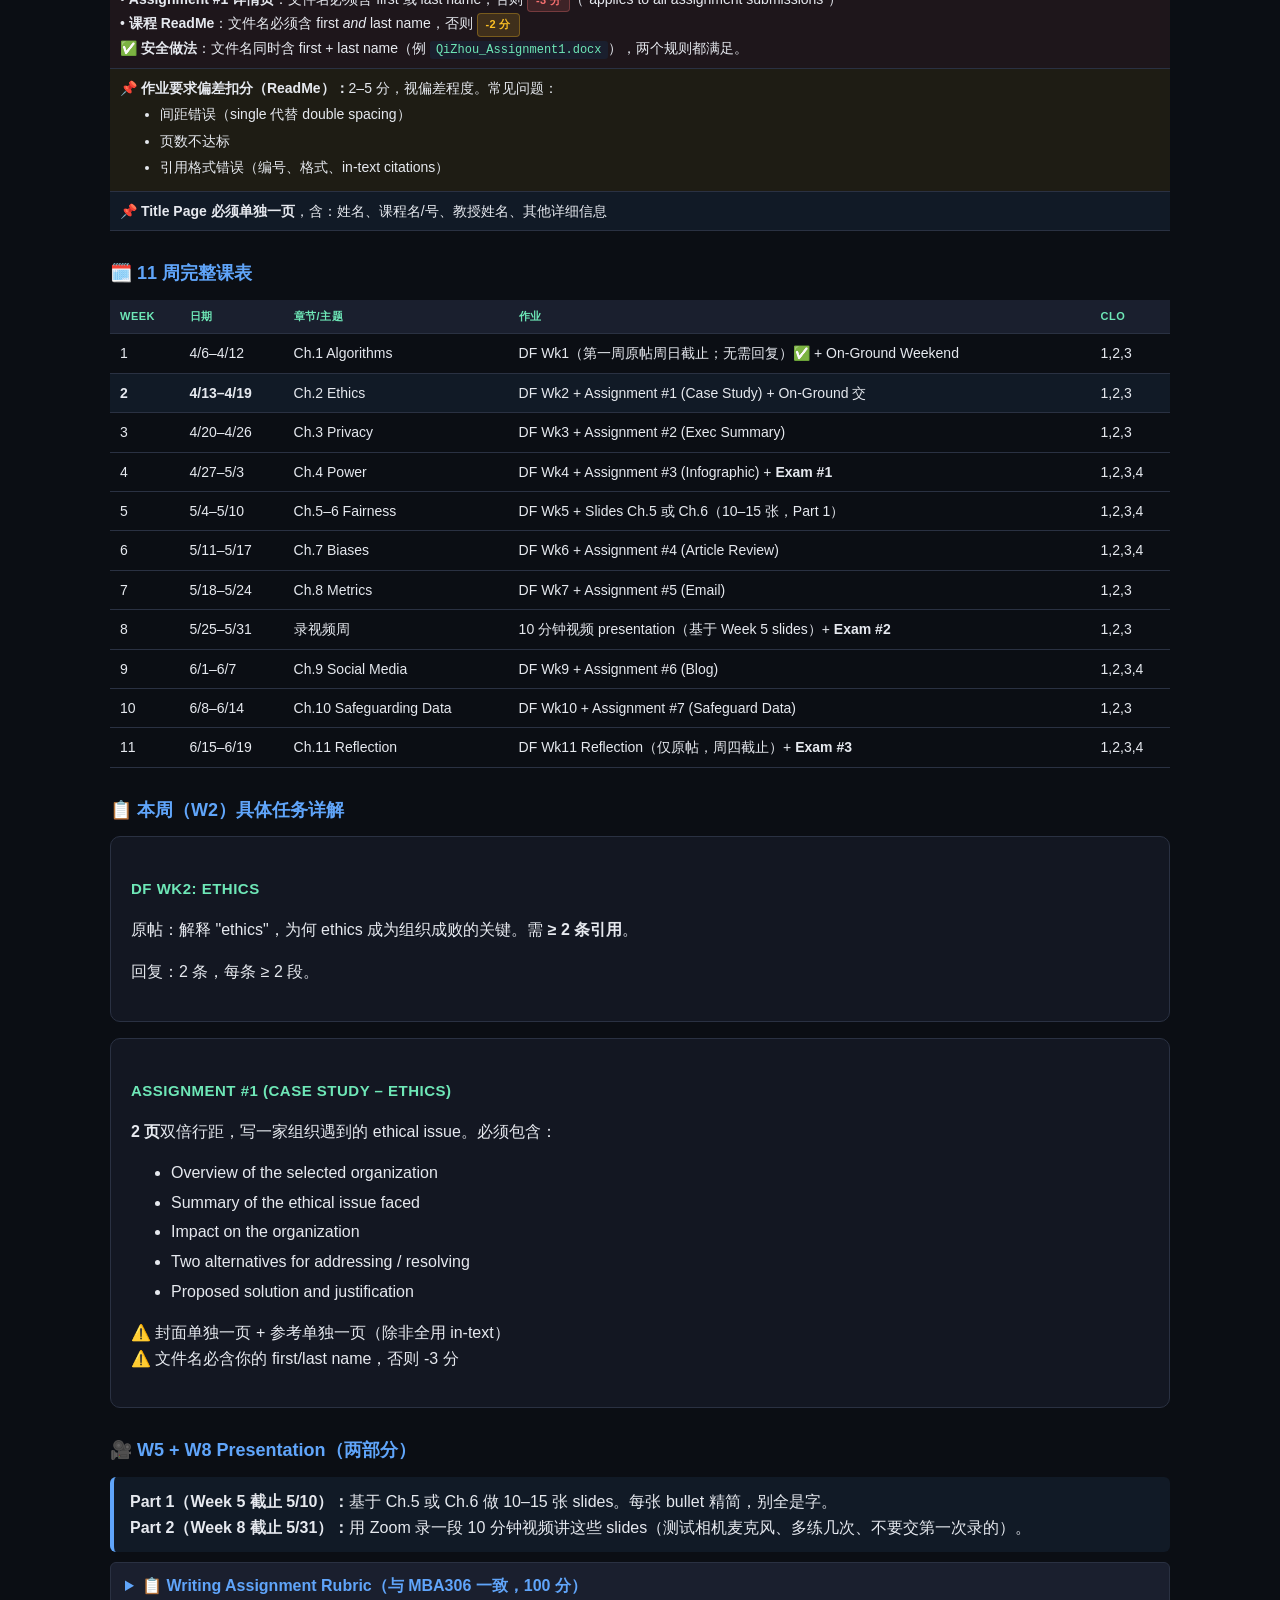
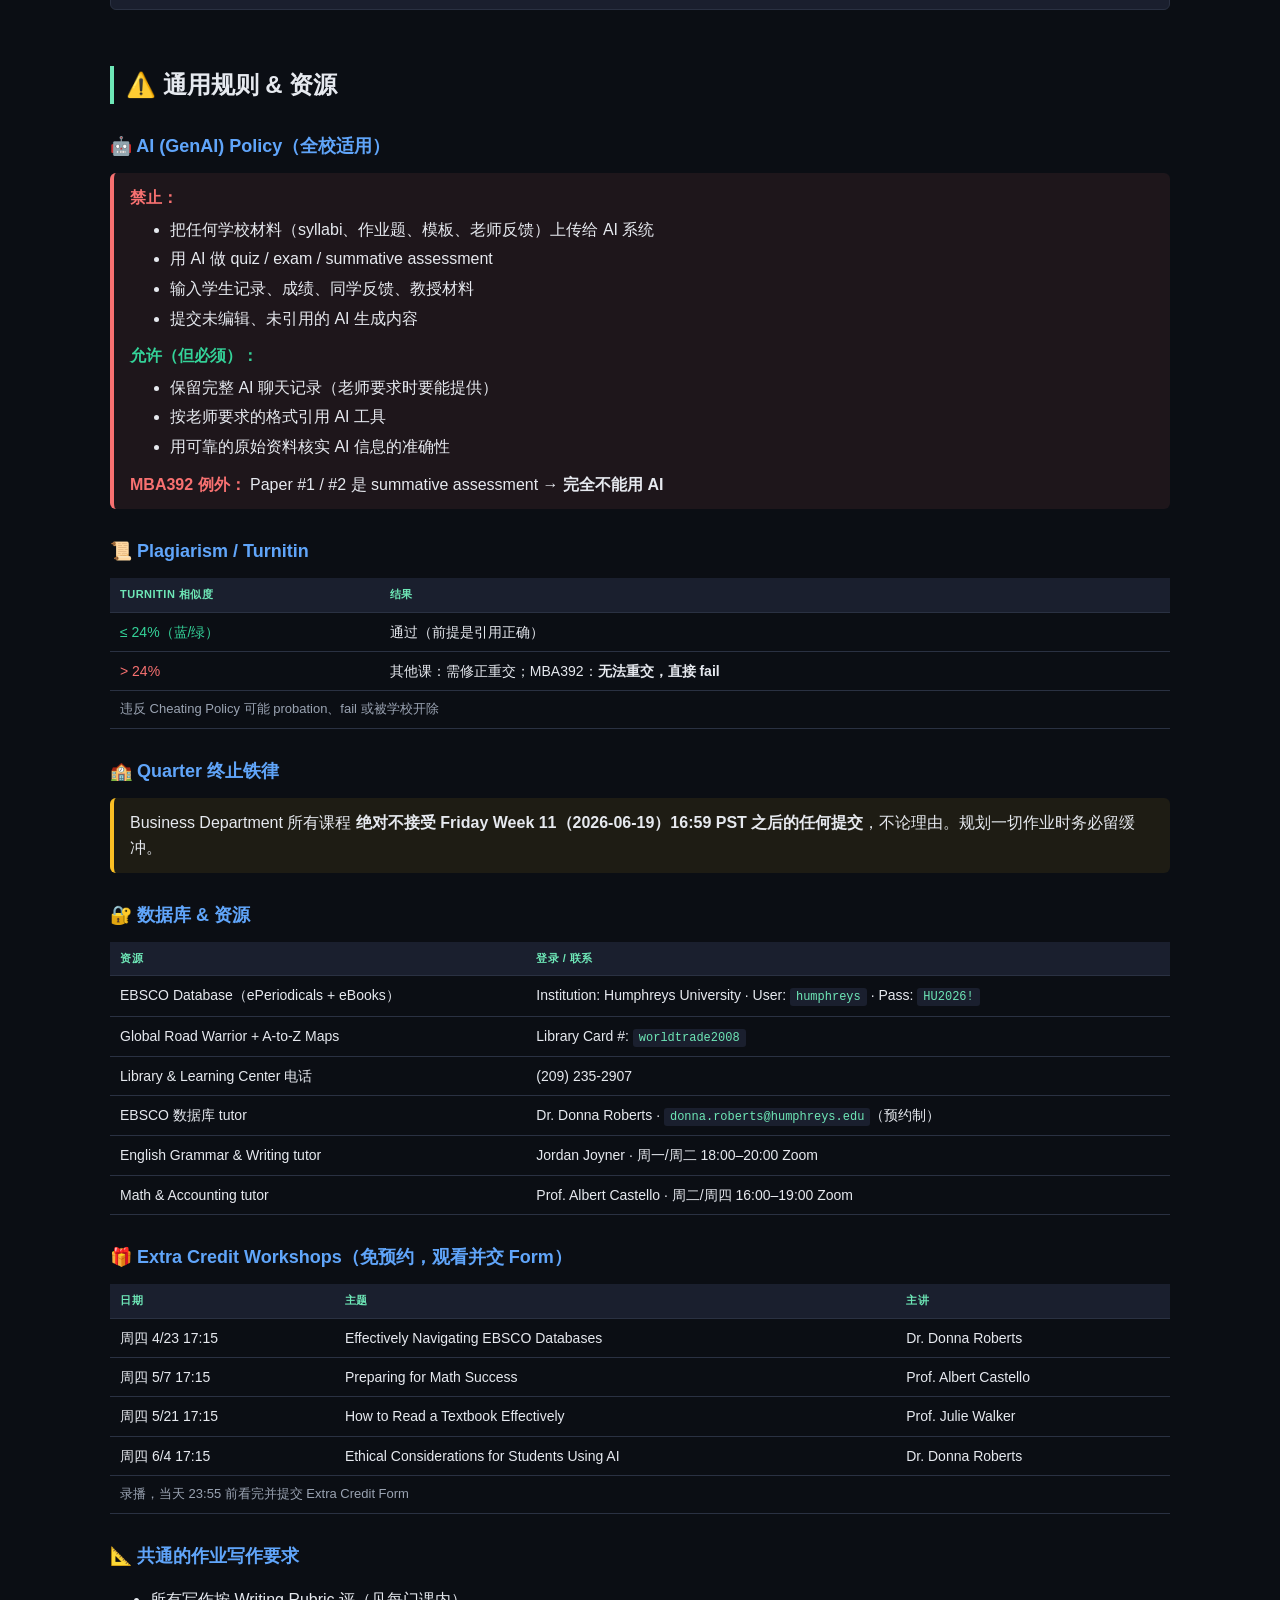
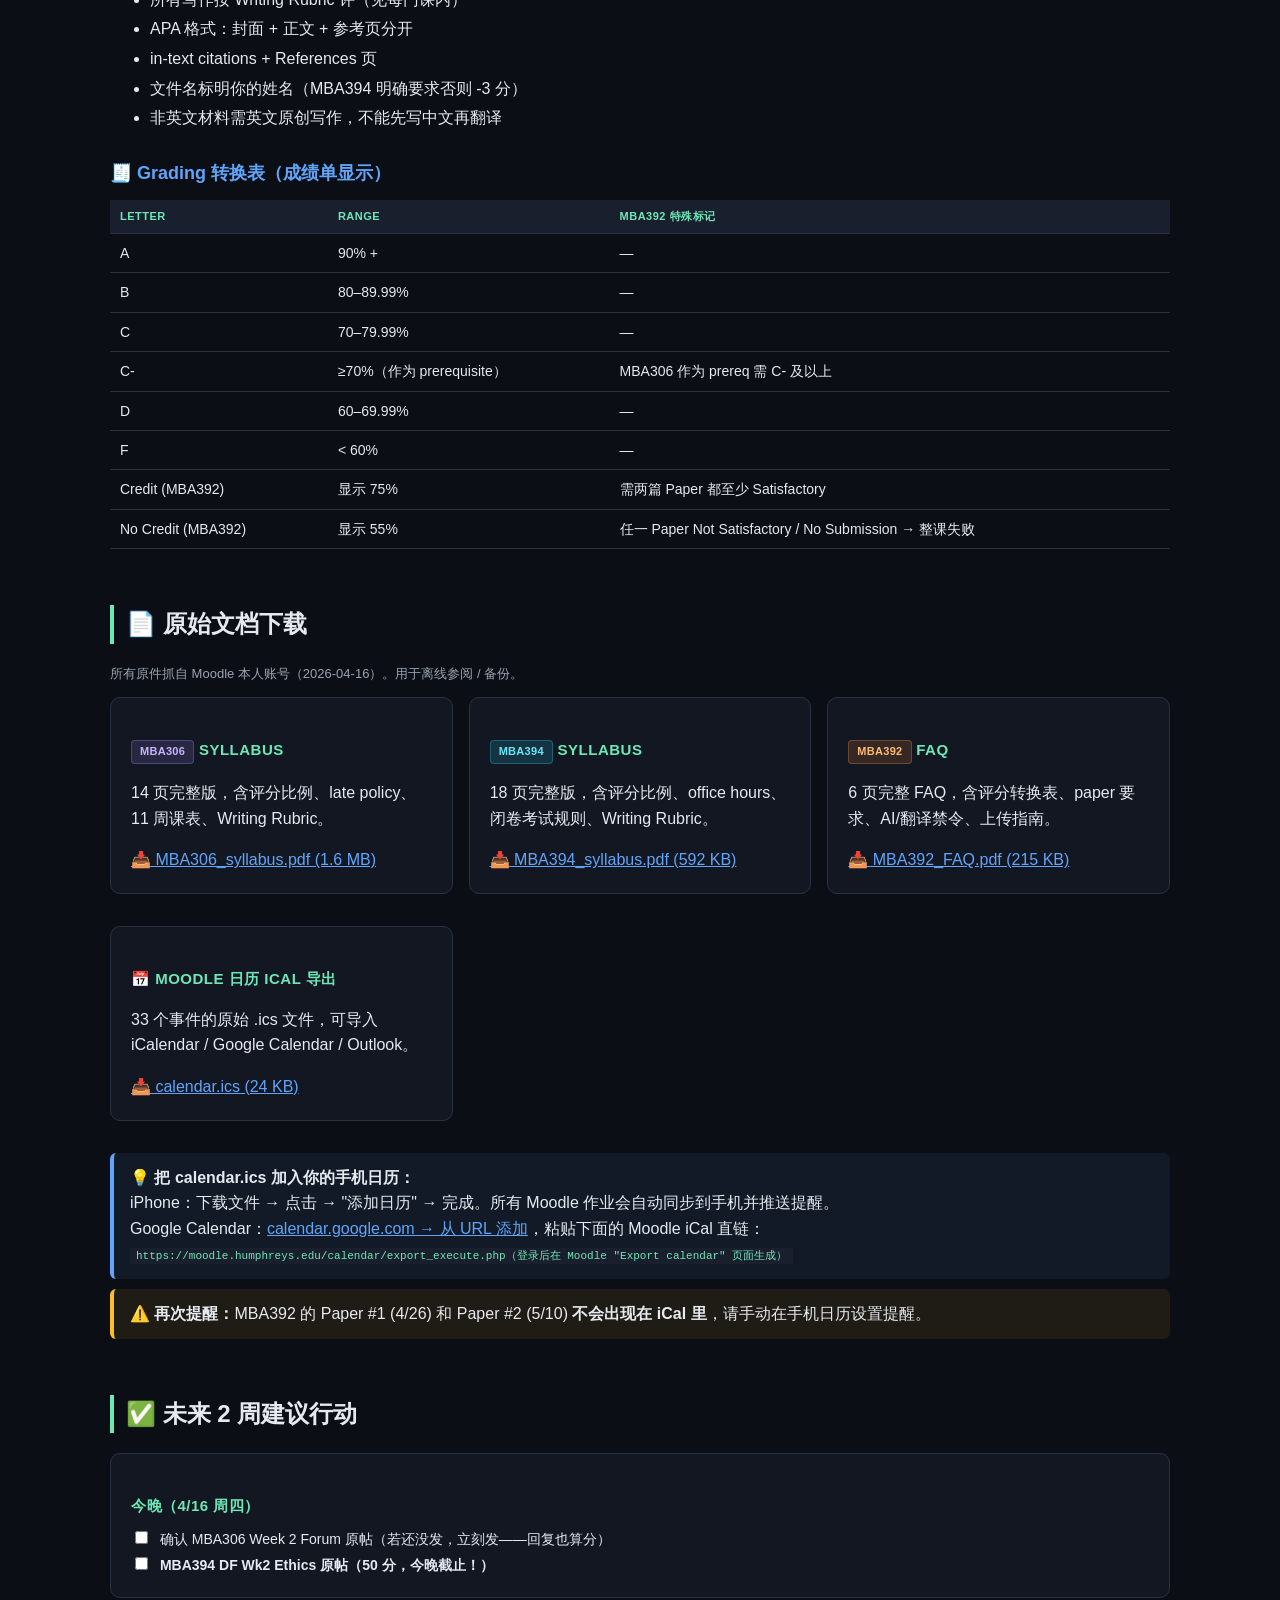
==== commit 4e6f35d6: "Add cache-busting: no-cache headers + version auto-check + Actions deploy" ====
--- a/courses_spring2026.html
+++ b/courses_spring2026.html
@@ -3,6 +3,9 @@
 <head>
 <meta charset="UTF-8">
 <meta name="viewport" content="width=device-width, initial-scale=1.0">
+<meta http-equiv="Cache-Control" content="no-cache, no-store, must-revalidate">
+<meta http-equiv="Pragma" content="no-cache">
+<meta http-equiv="Expires" content="0">
 <title>Humphreys MBA Spring 2026 — 课程完整指南</title>
 <style>
   :root{
@@ -98,10 +101,13 @@
 </style>
 </head>
 <body>
+<div id="updateBanner" style="display:none;position:fixed;top:0;left:0;right:0;z-index:1000;background:var(--ok);color:#0b0e14;text-align:center;padding:10px;font-weight:600;cursor:pointer" onclick="forceReload()">
+  🔄 检测到新版本！点击刷新加载最新内容
+</div>
 <header>
   <div>
     <h1>📚 Humphreys MBA Spring 2026 — 完整课程指南</h1>
-    <div class="meta">学生：Qi Zhou · 学期：2026/4/6 – 2026/6/21（11 周）</div>
+    <div class="meta">学生：Qi Zhou · 学期：2026/4/6 – 2026/6/21（11 周）· <span id="buildTime" style="color:var(--accent)">构建中</span> · <a href="#" onclick="forceReload();return false" style="color:var(--accent2)">[强制刷新]</a></div>
   </div>
   <nav>
     <a href="#dash">📊 仪表板</a>
@@ -764,6 +770,30 @@
 </div>
 
 <script>
+  // ============ 版本检测 + 自动提示更新 ============
+  const BUILD_ID = '__BUILD_ID__'; // 部署时替换
+  document.getElementById('buildTime').textContent = '版本 ' + BUILD_ID.substring(0,7);
+
+  function forceReload(){
+    // 清除所有缓存并强制重载
+    if ('caches' in window) caches.keys().then(n => n.forEach(c => caches.delete(c)));
+    location.reload(true);
+  }
+
+  async function checkForUpdate(){
+    try {
+      const r = await fetch('version.txt?_=' + Date.now(), {cache:'no-store'});
+      if (!r.ok) return;
+      const latest = (await r.text()).trim();
+      if (latest && latest !== BUILD_ID) {
+        document.getElementById('updateBanner').style.display = 'block';
+      }
+    } catch(e){}
+  }
+  // 页面加载 5 秒后第一次检查，之后每 2 分钟一次
+  setTimeout(checkForUpdate, 5000);
+  setInterval(checkForUpdate, 120000);
+
   // persist checkbox state in localStorage
   document.querySelectorAll('input[type=checkbox]').forEach((cb,i)=>{
     const key = 'hu-chk-' + i;
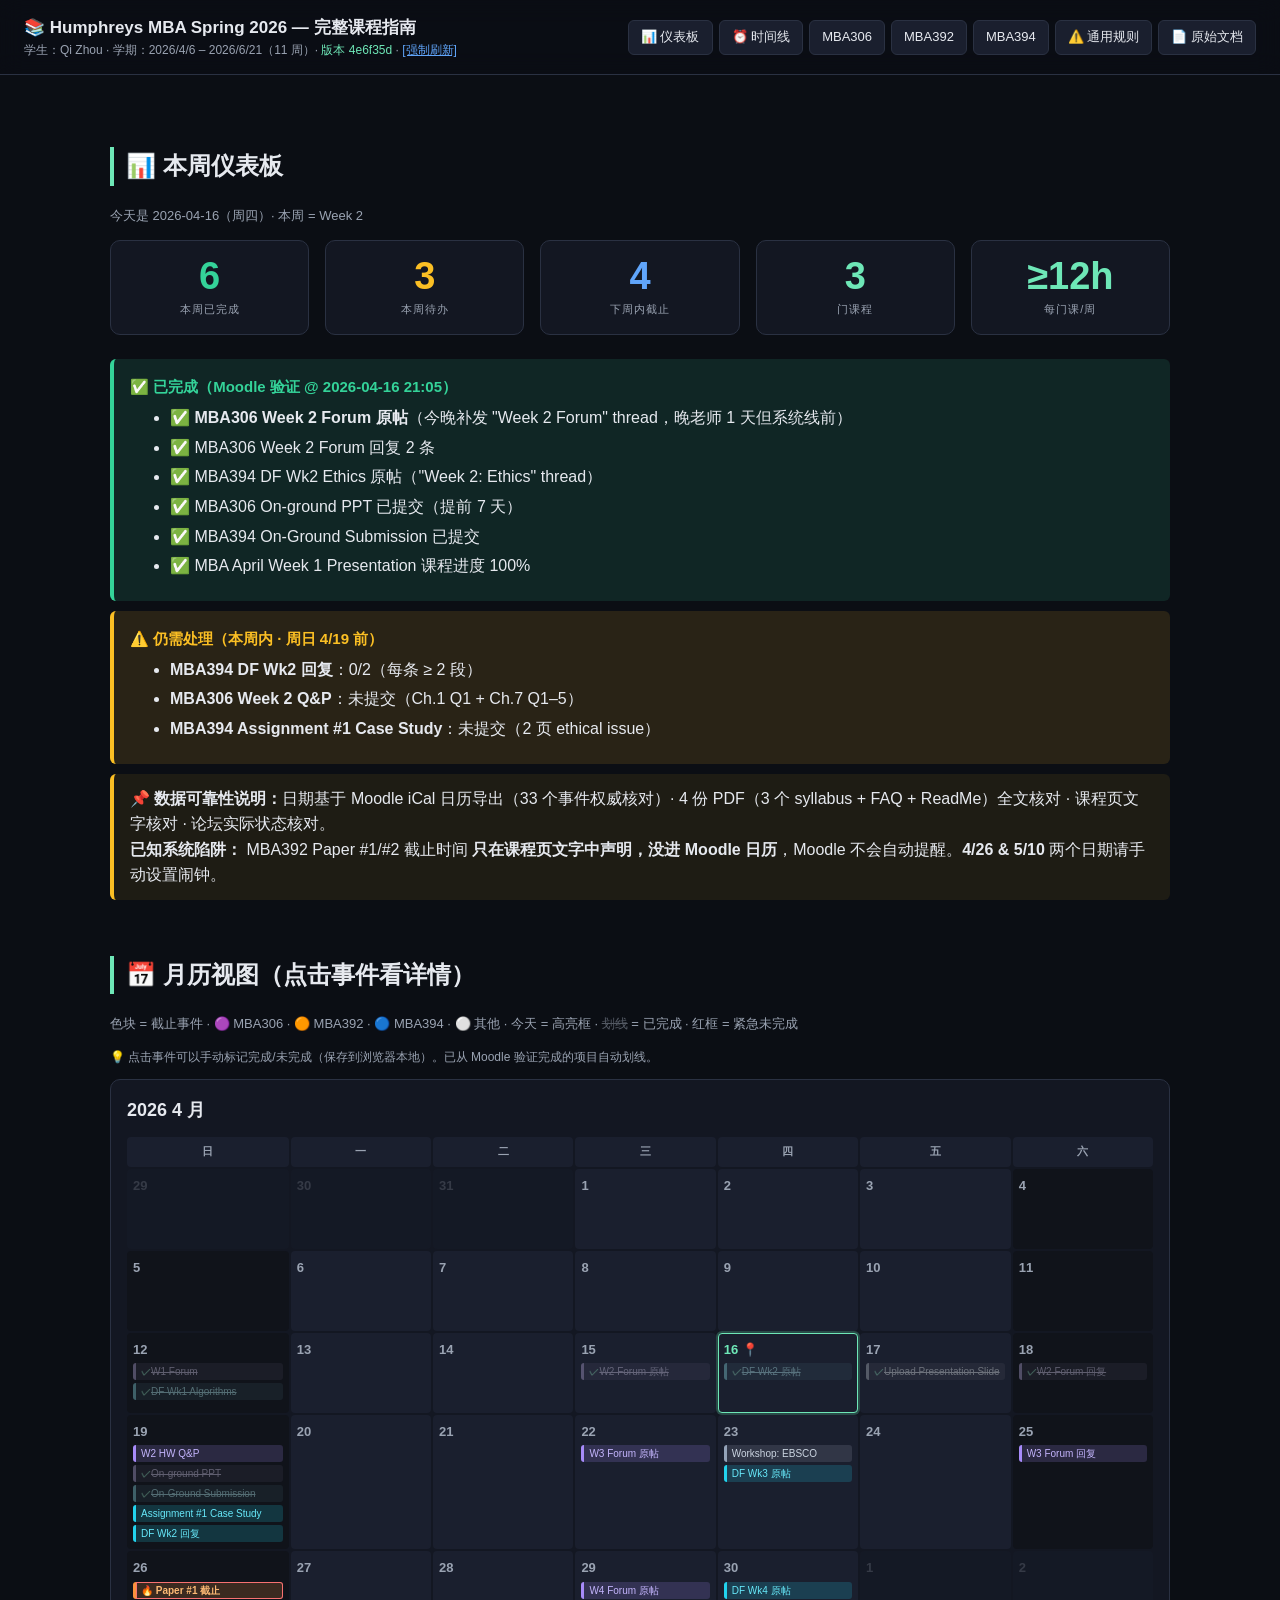
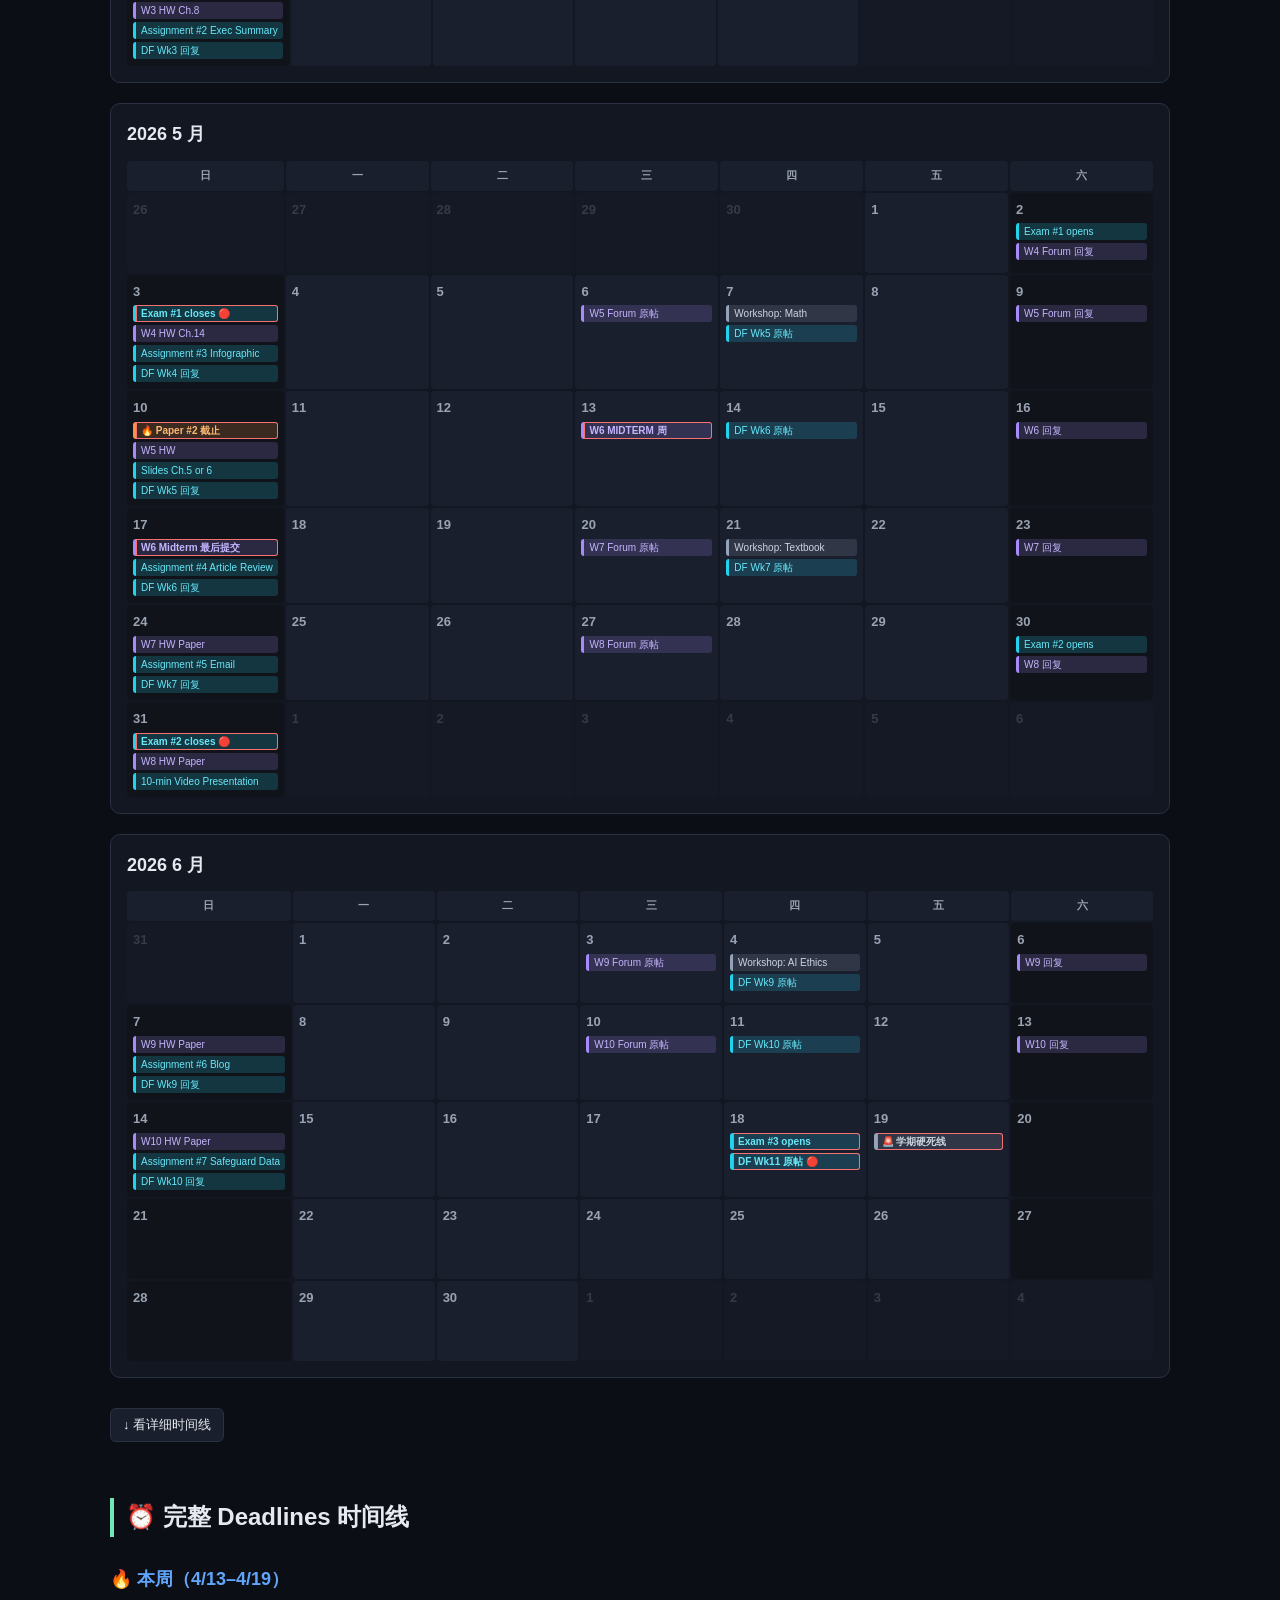
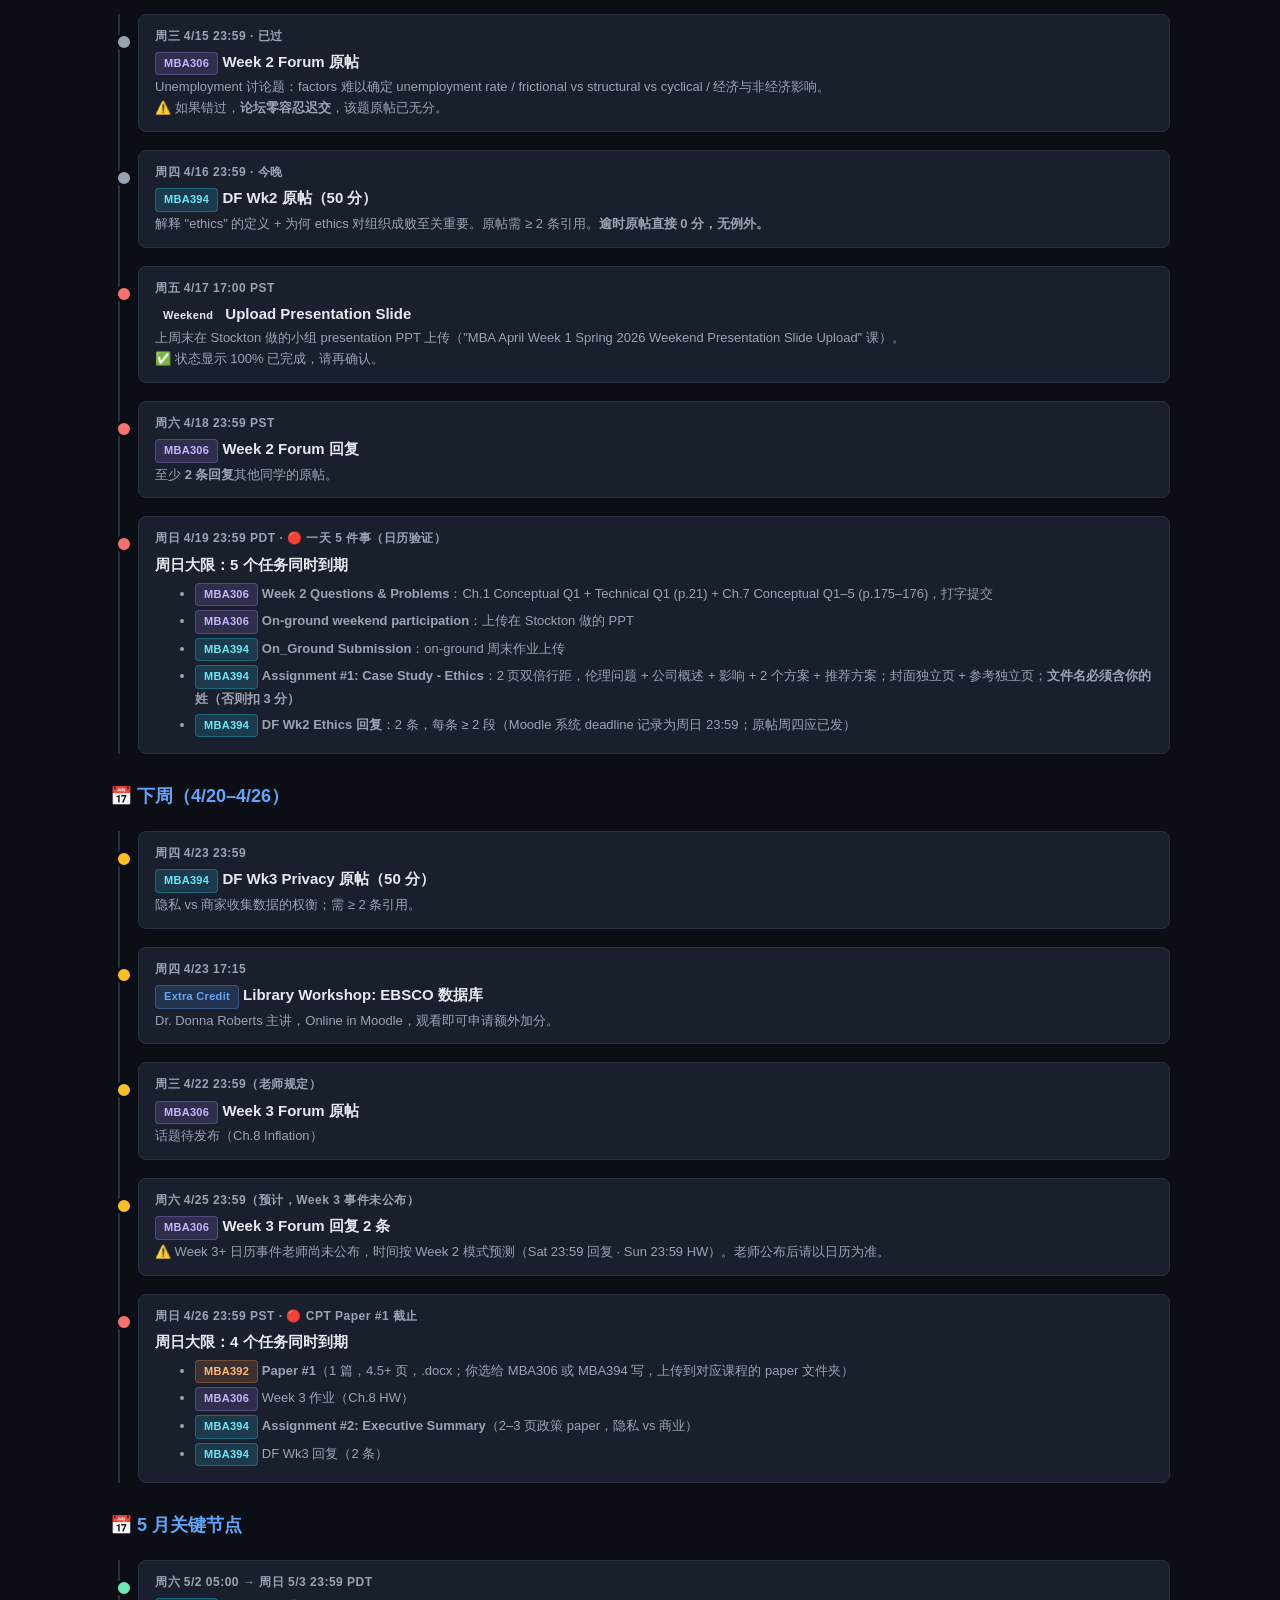
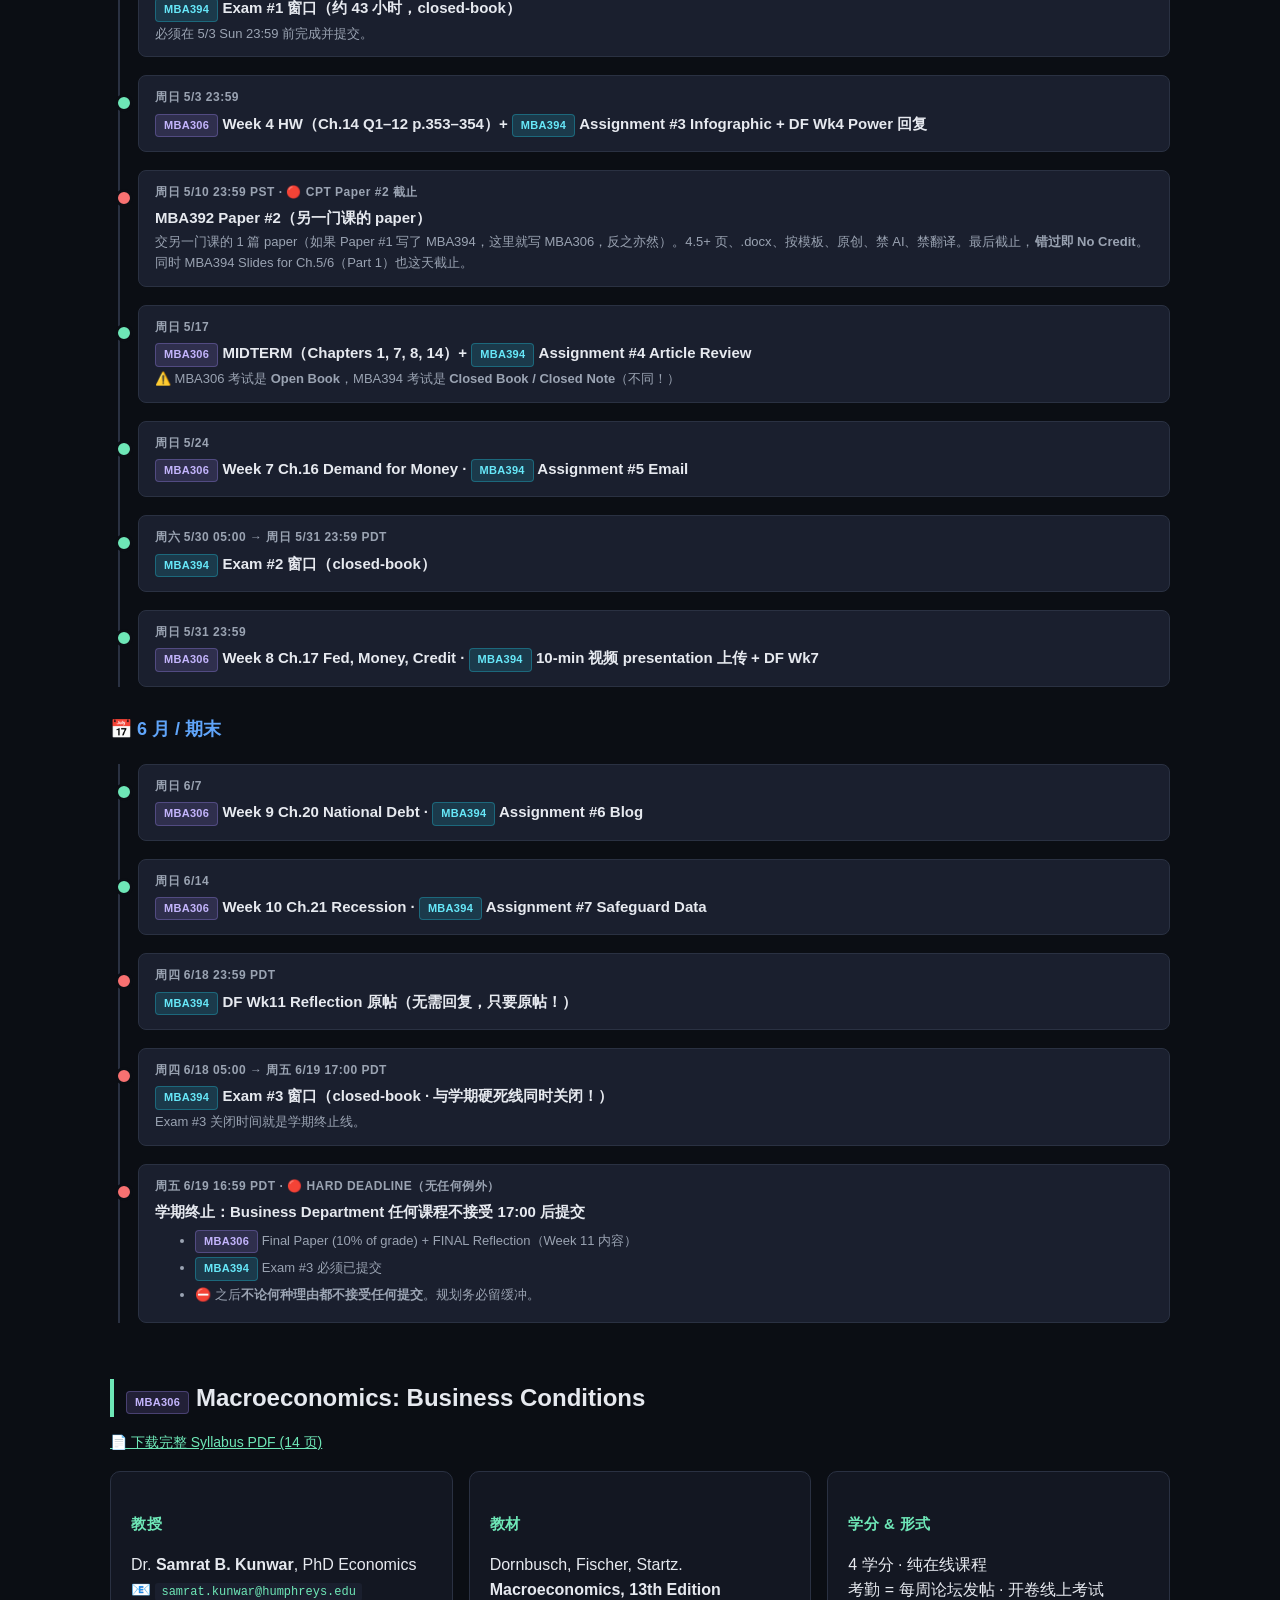
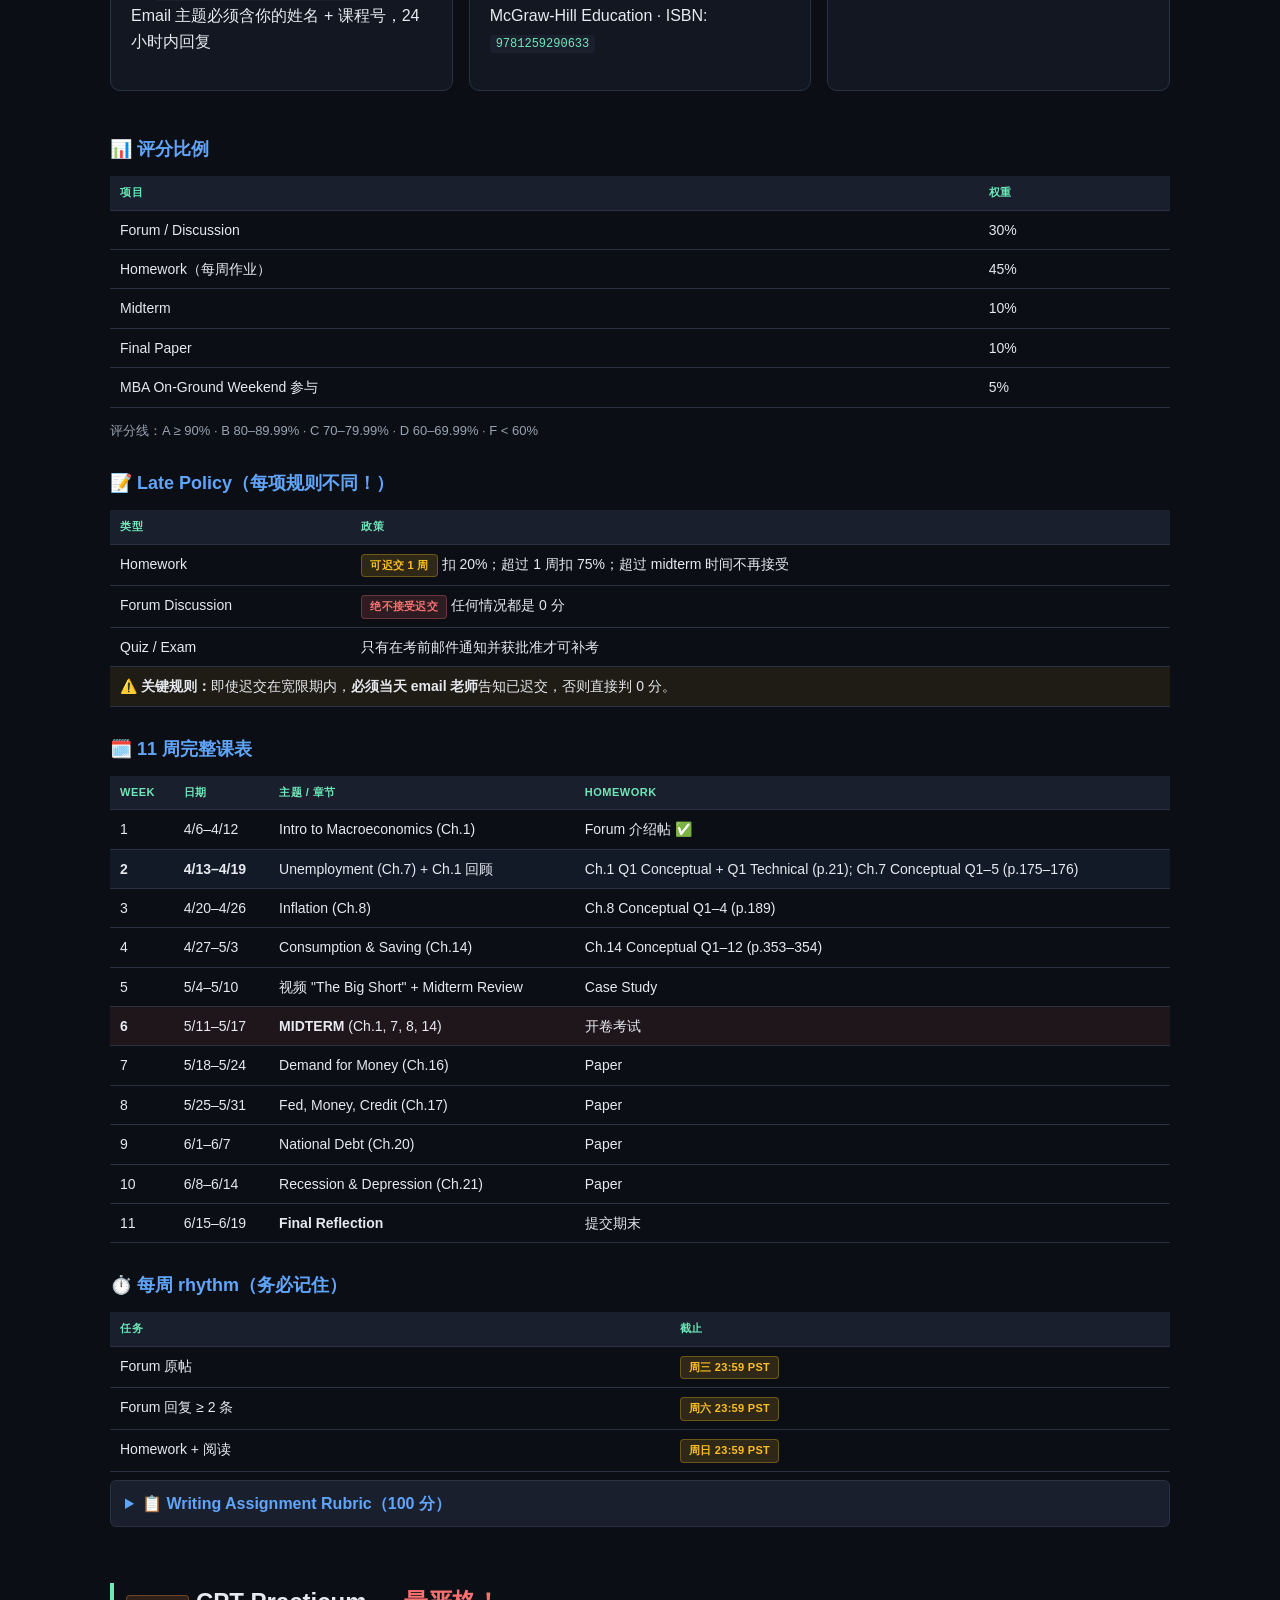
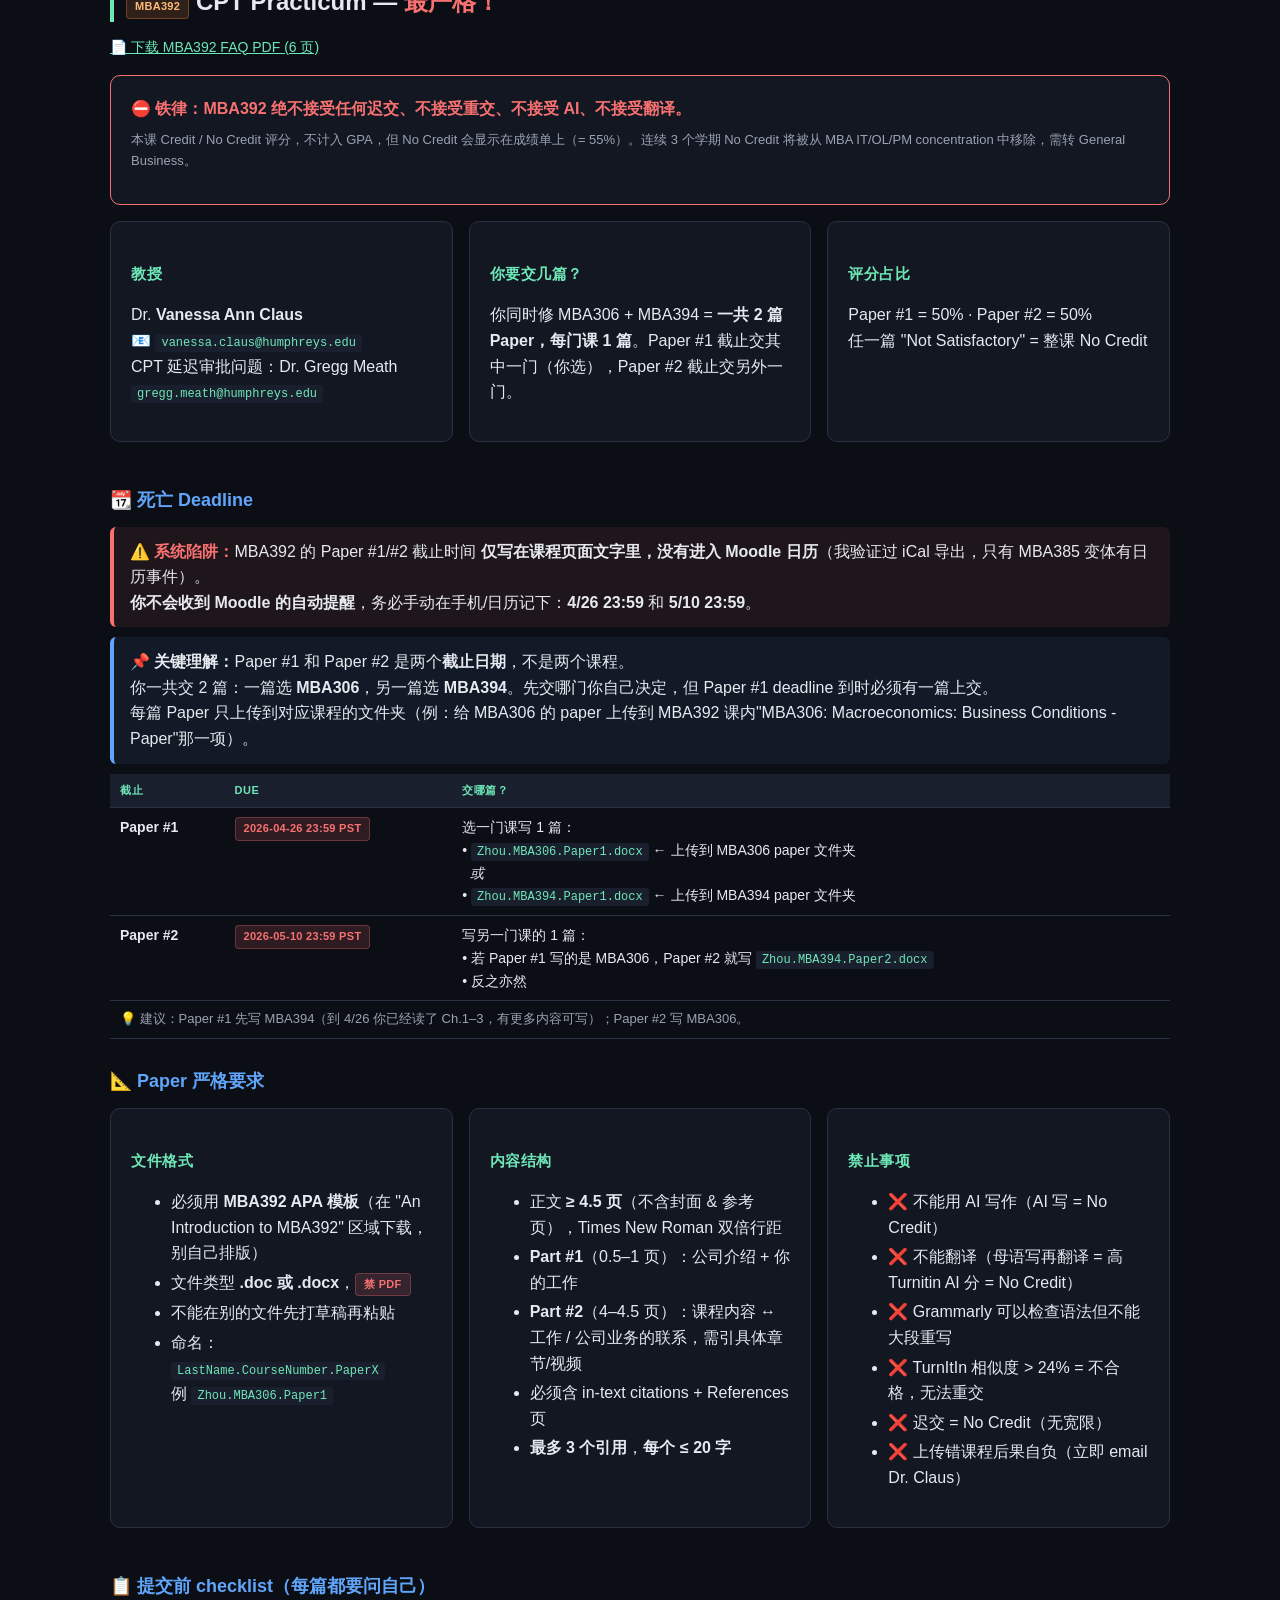
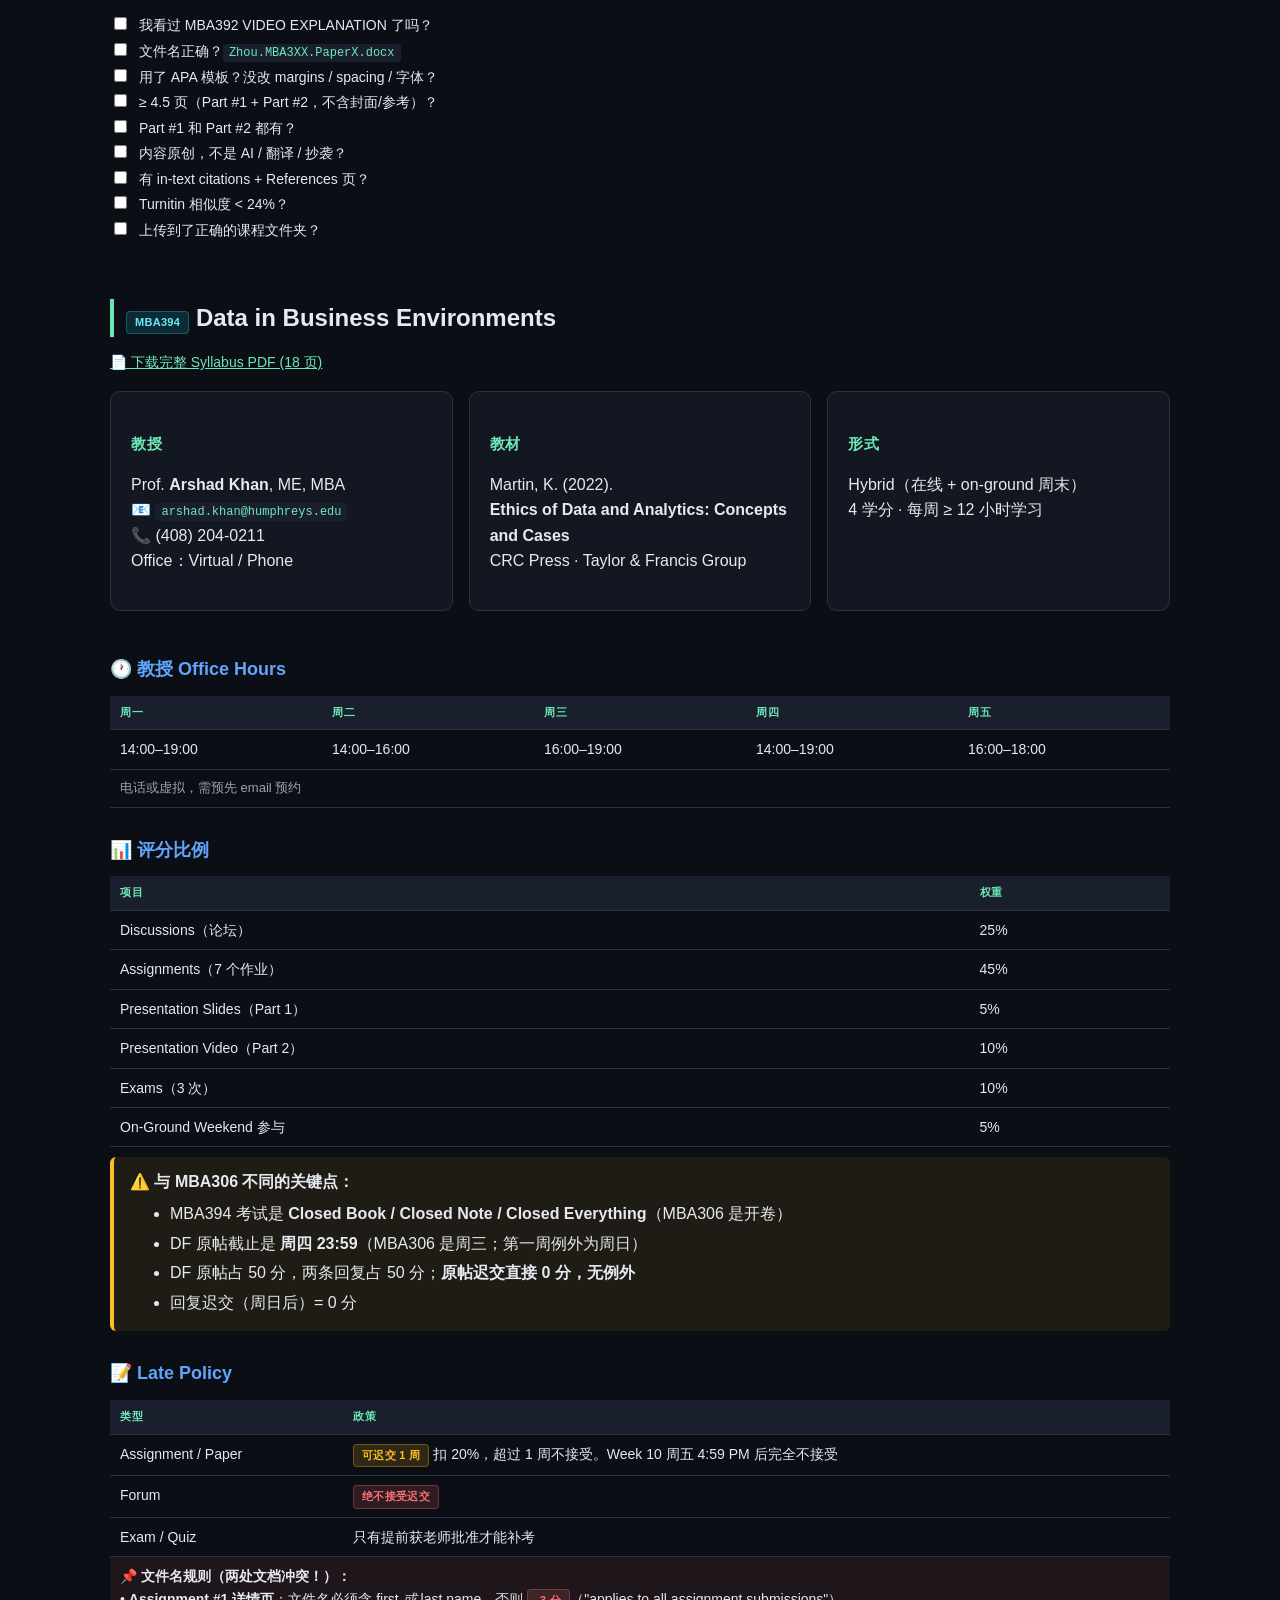
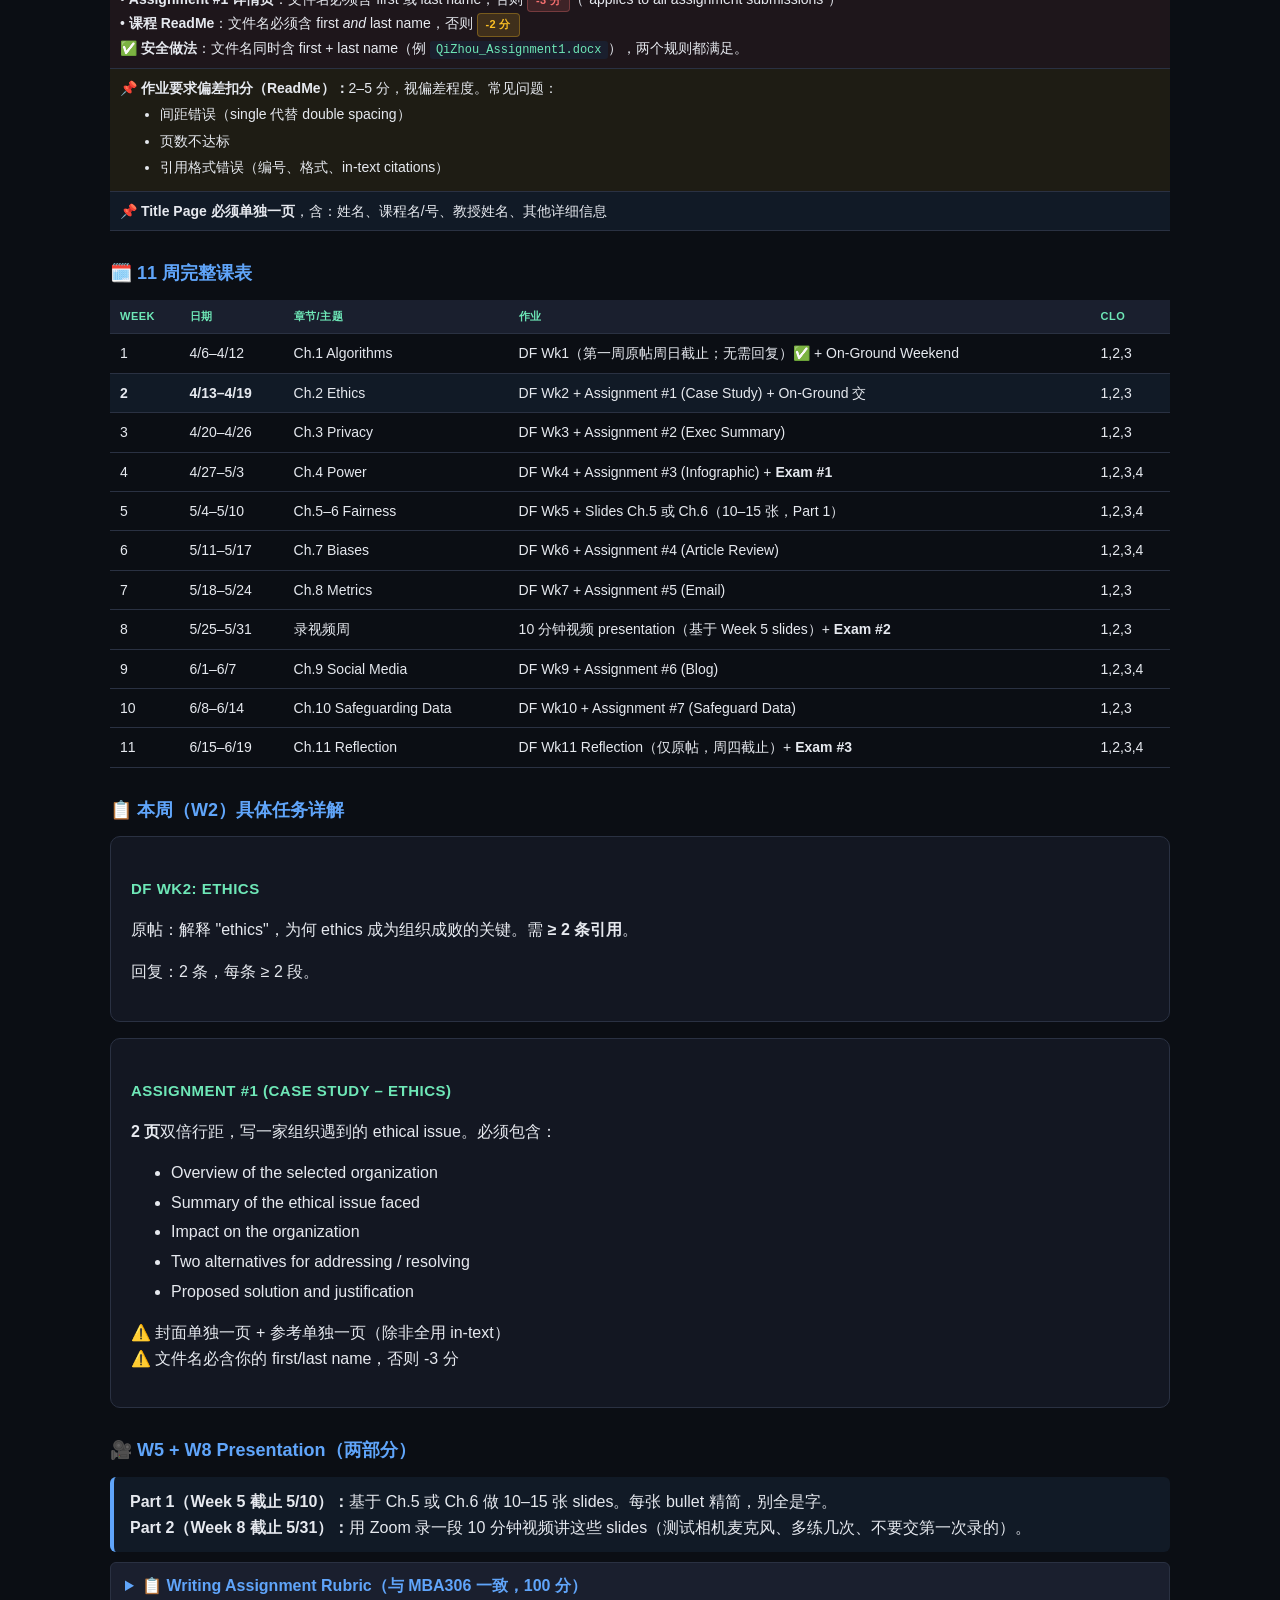
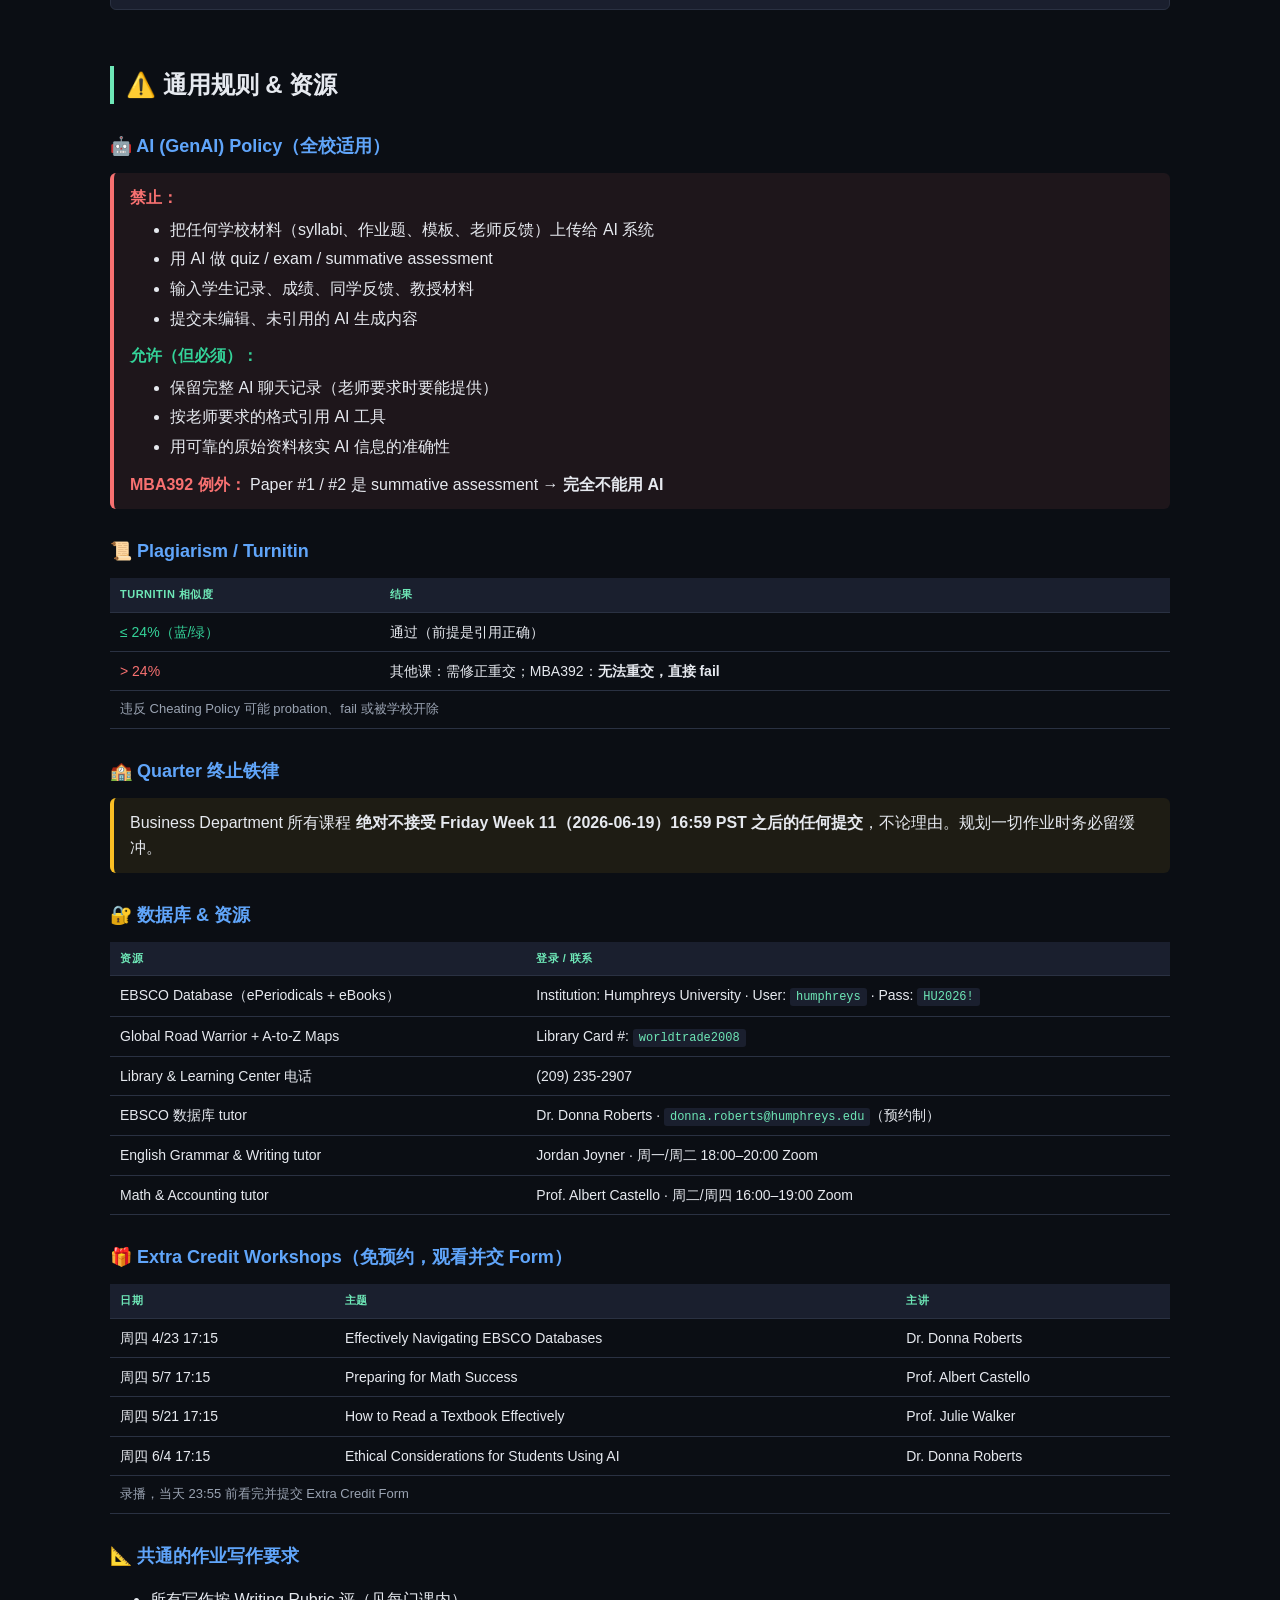
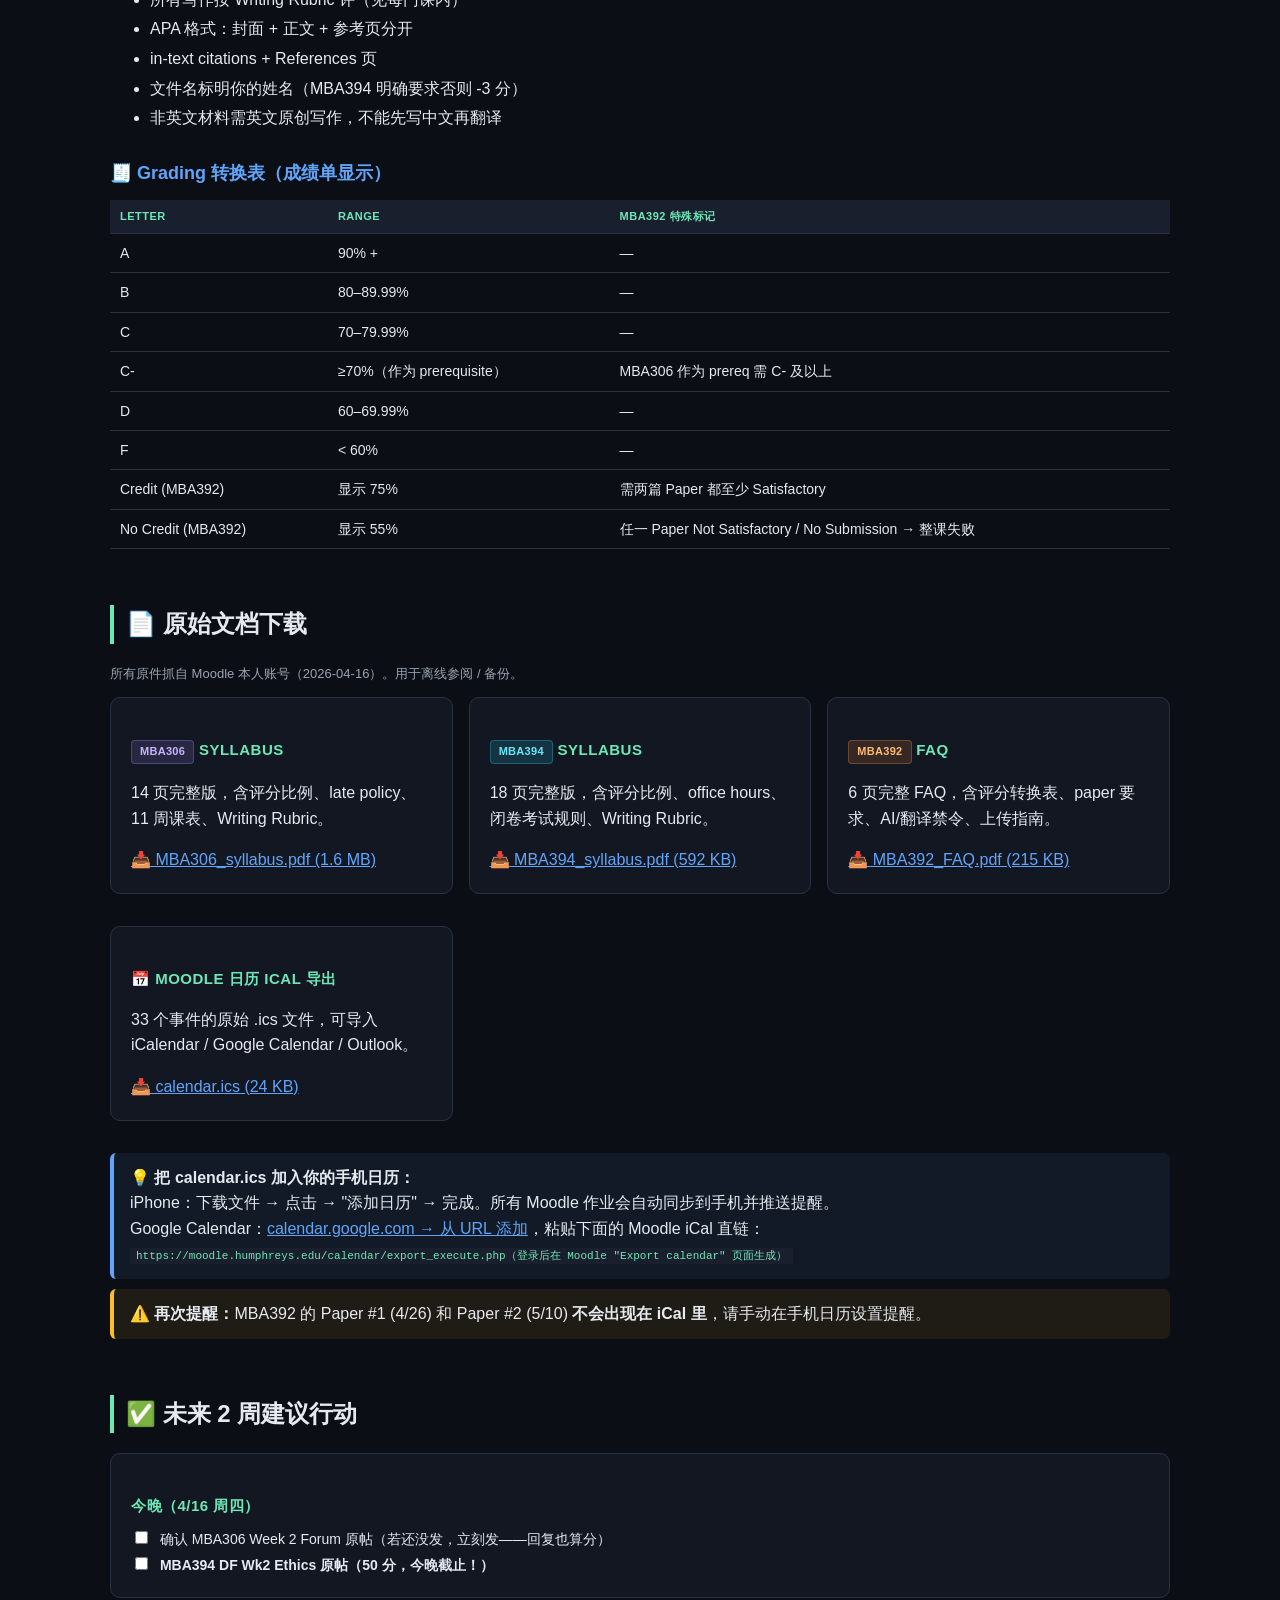
==== commit 30dd0a75: "Cache-busting: no-cache headers + version.txt + auto-refresh banner" ====
--- a/courses_spring2026.html
+++ b/courses_spring2026.html
@@ -771,7 +771,7 @@
 
 <script>
   // ============ 版本检测 + 自动提示更新 ============
-  const BUILD_ID = '__BUILD_ID__'; // 部署时替换
+  const BUILD_ID = '4e6f35d680b2088e1c1b75bcff7e53fcc752bd5b'; // 部署时替换
   document.getElementById('buildTime').textContent = '版本 ' + BUILD_ID.substring(0,7);
 
   function forceReload(){
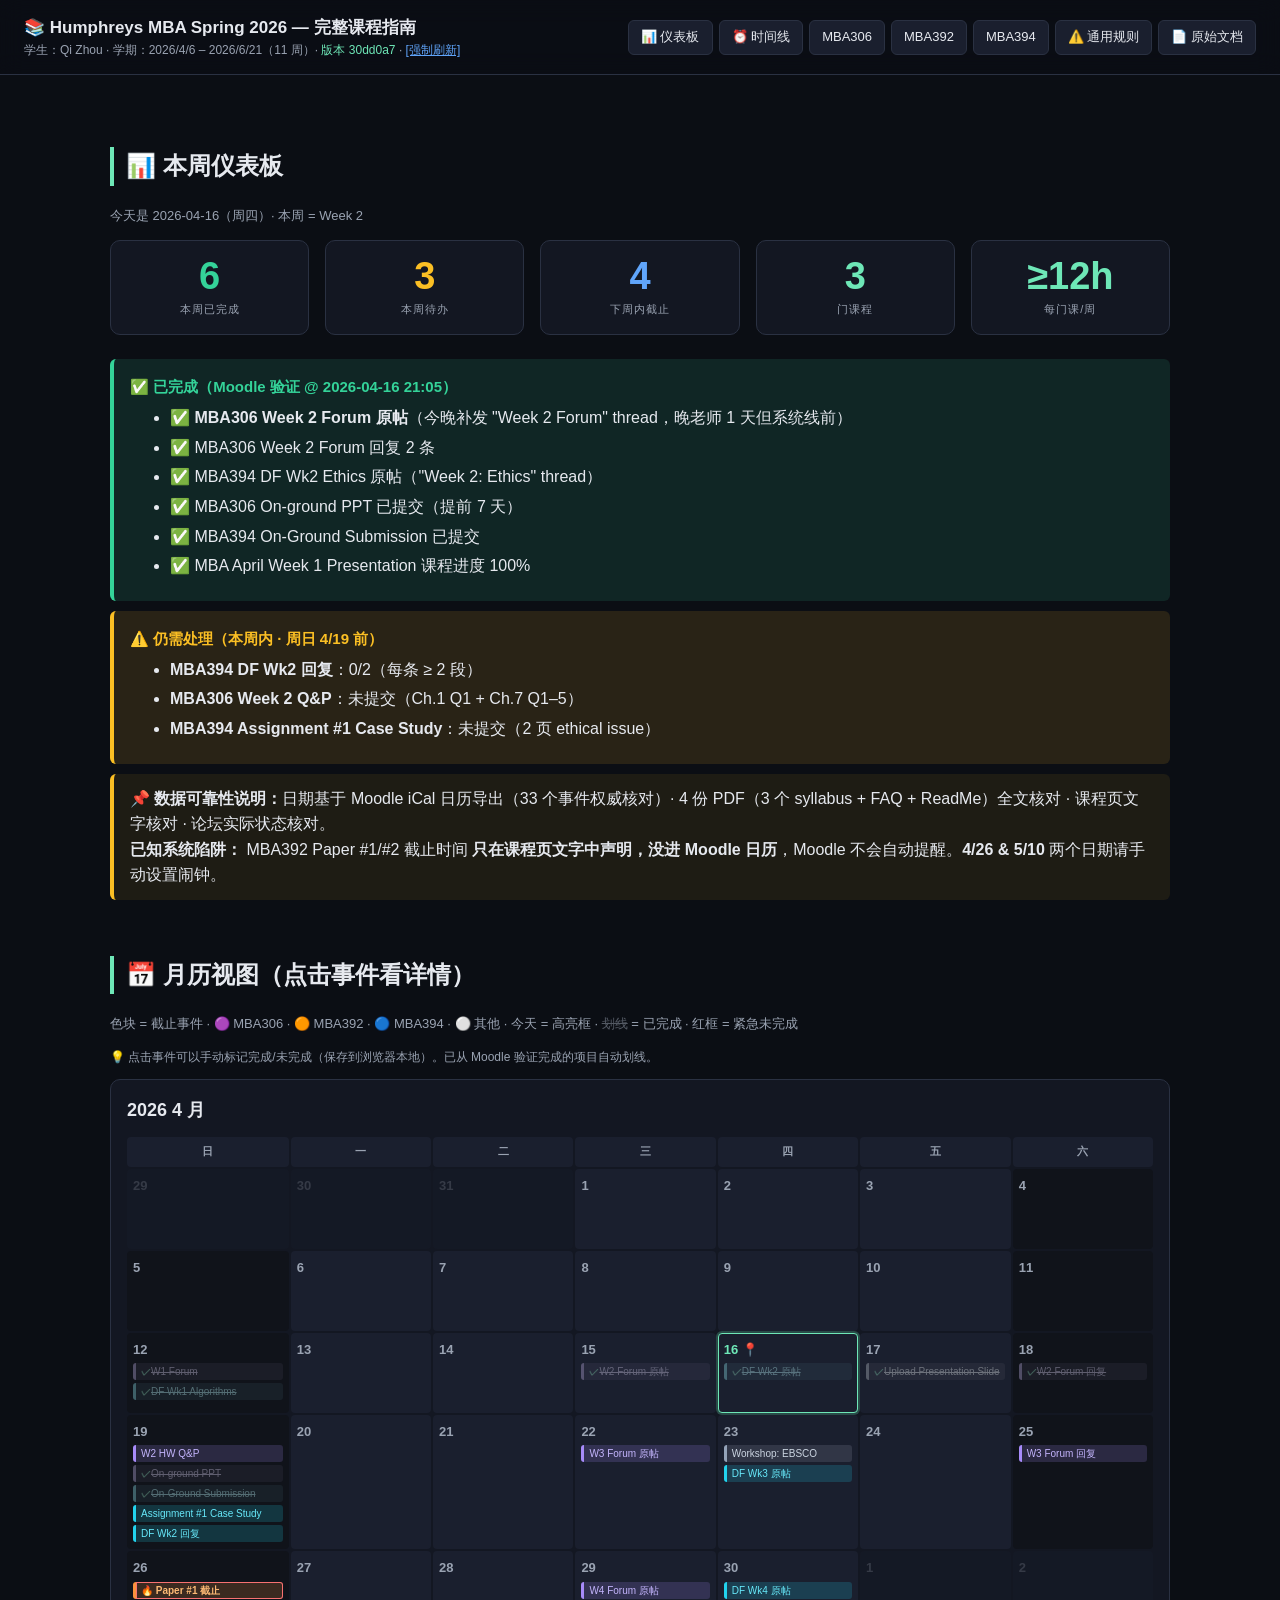
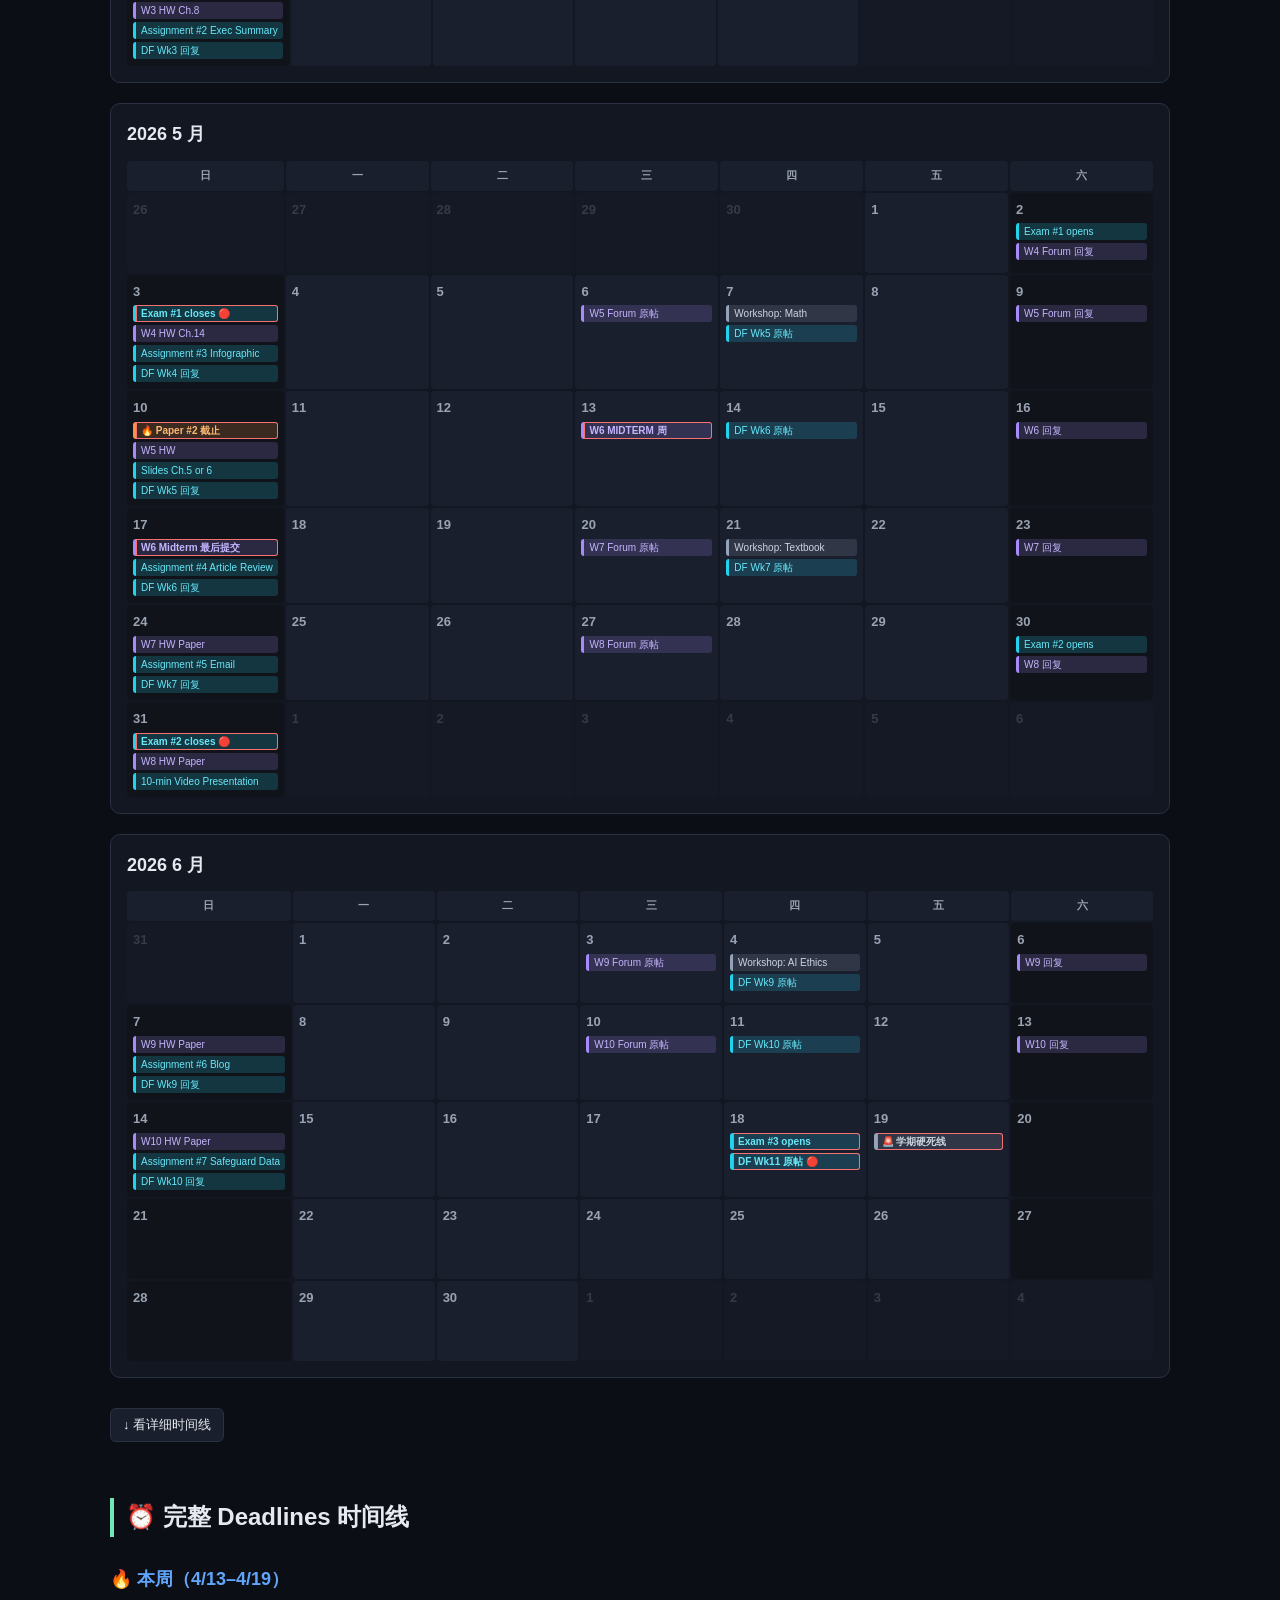
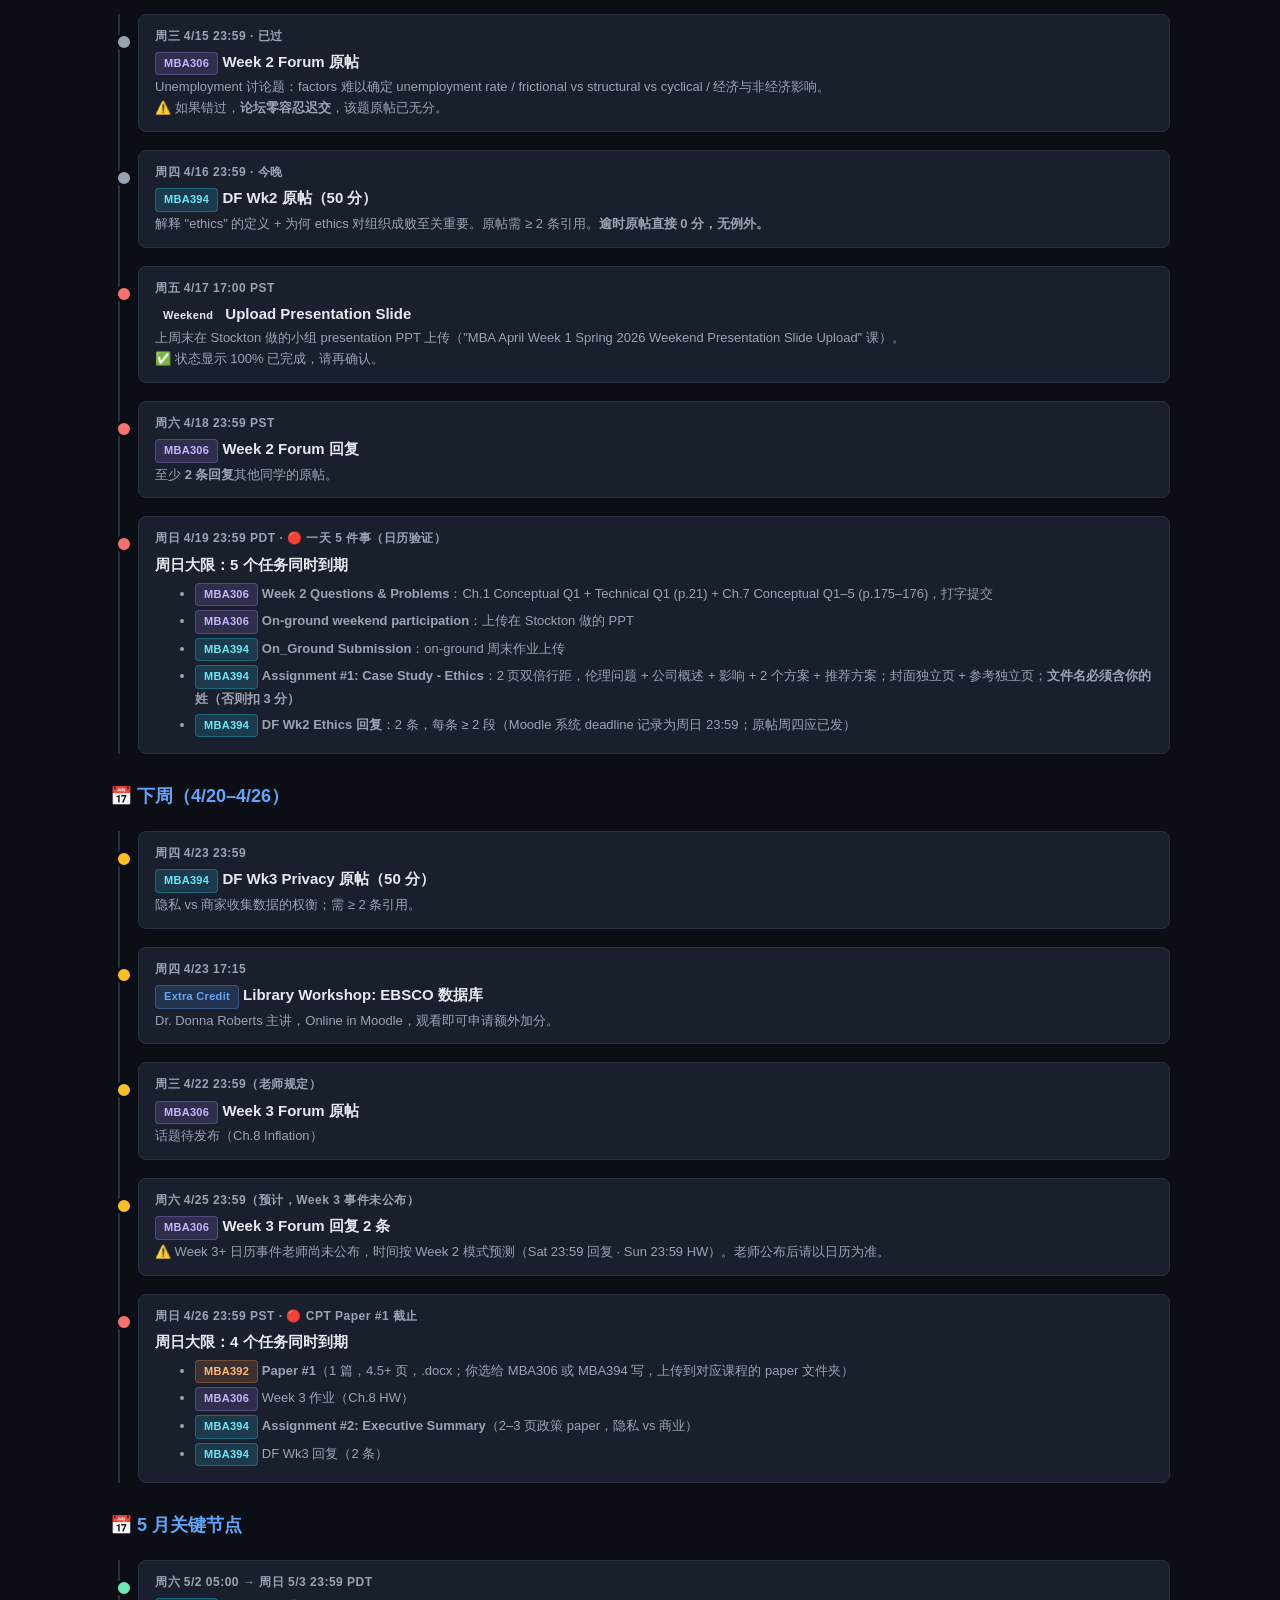
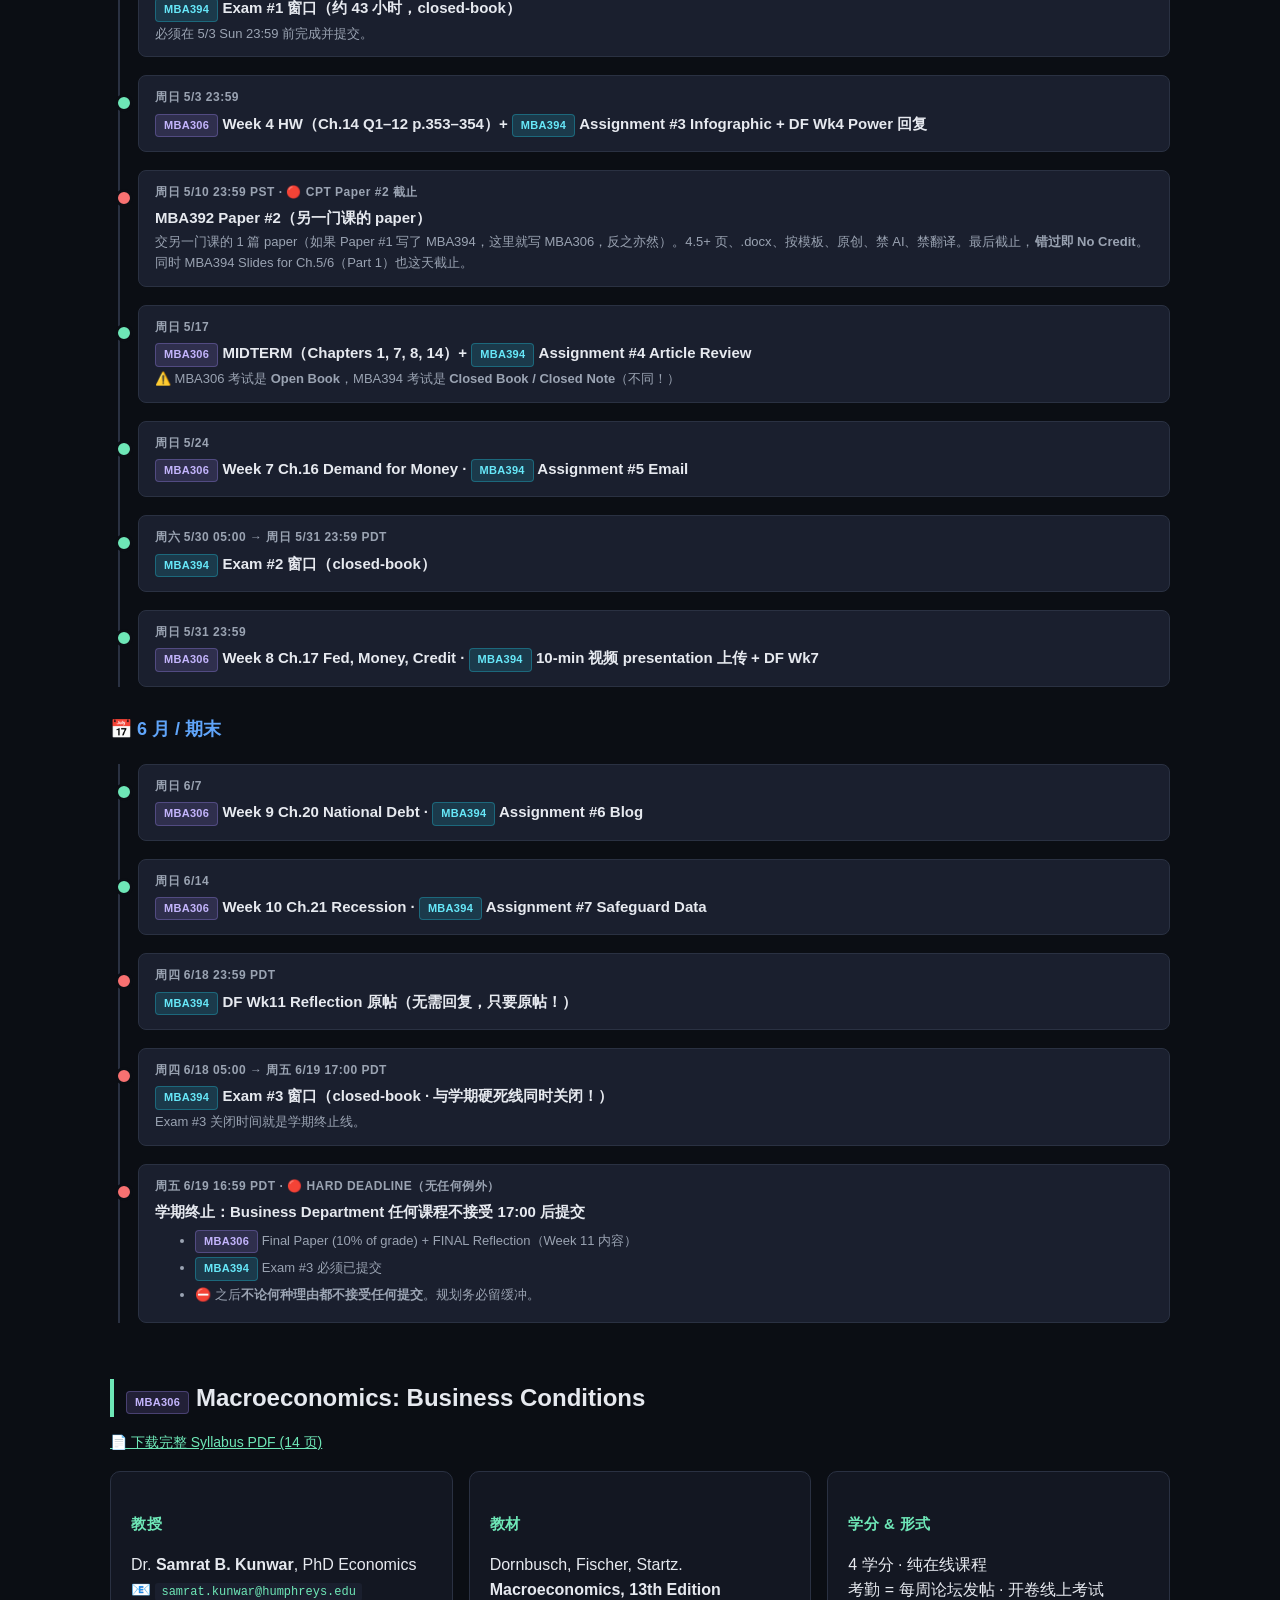
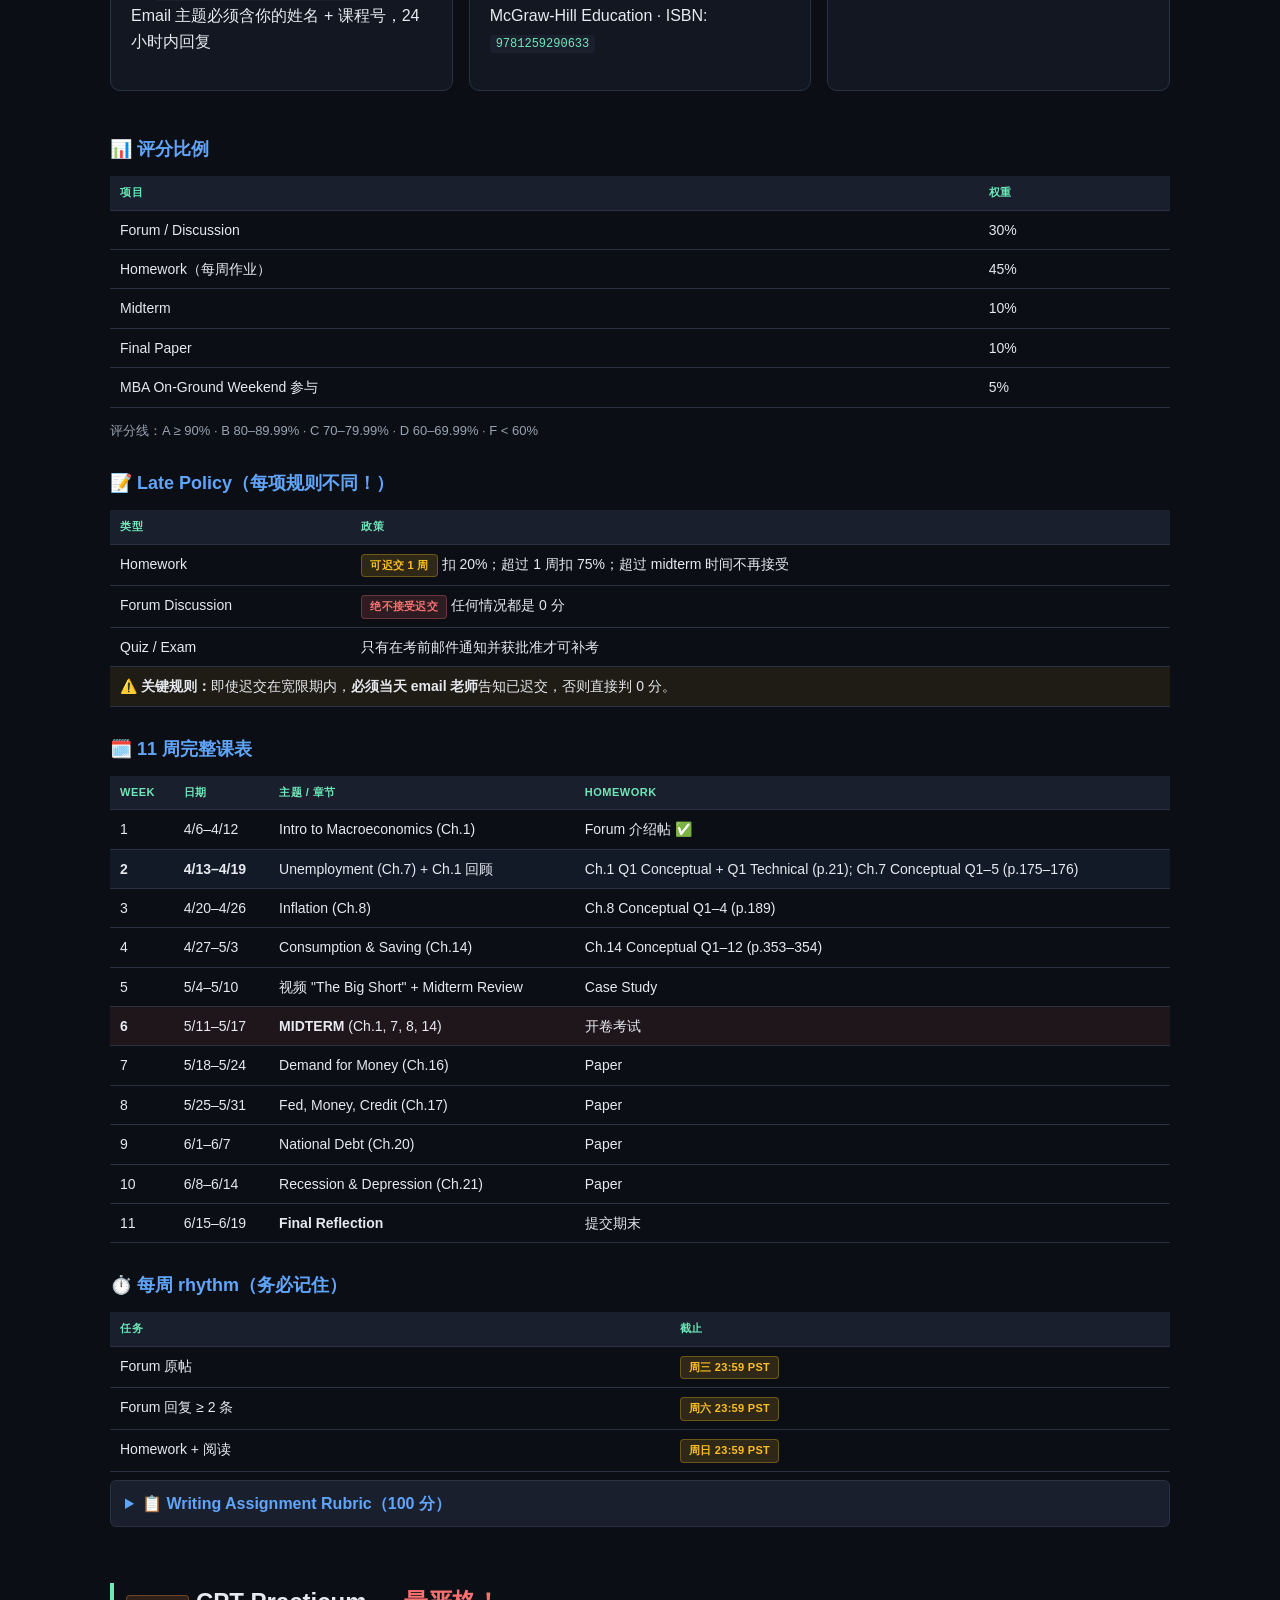
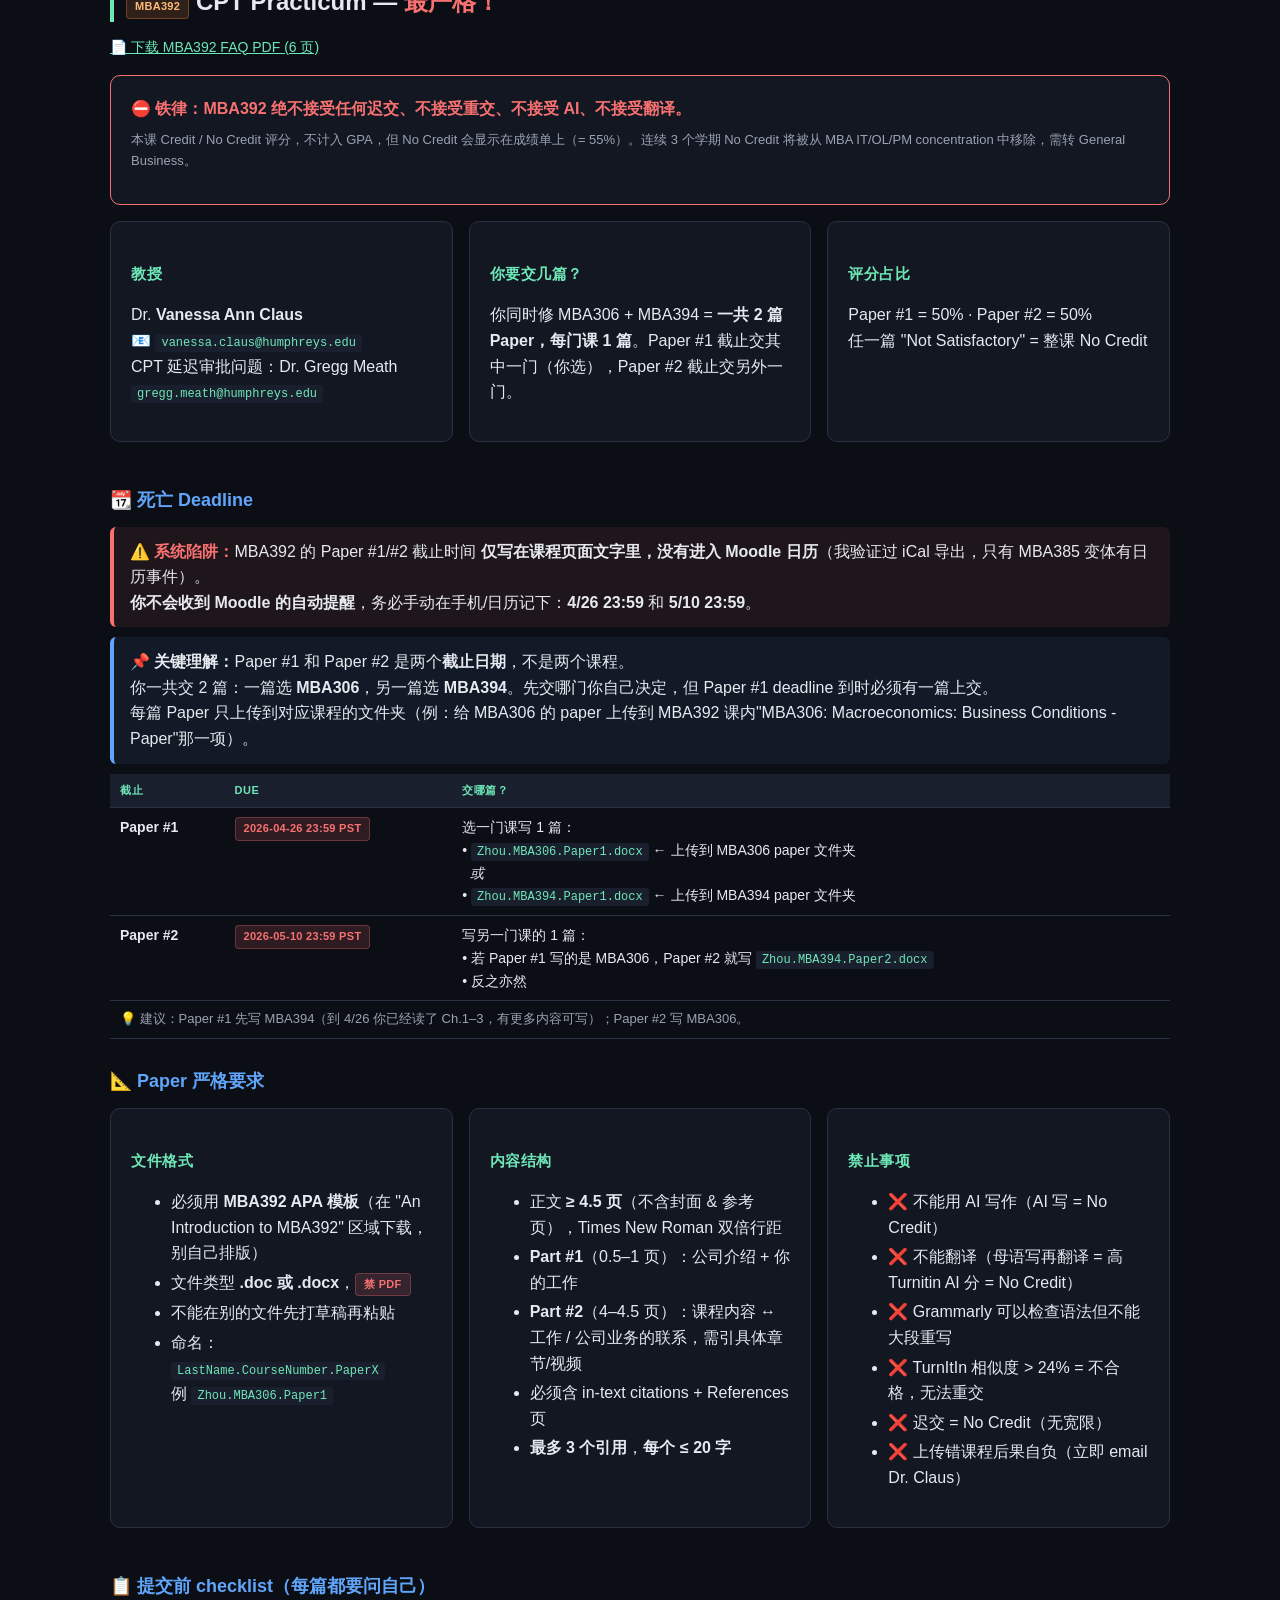
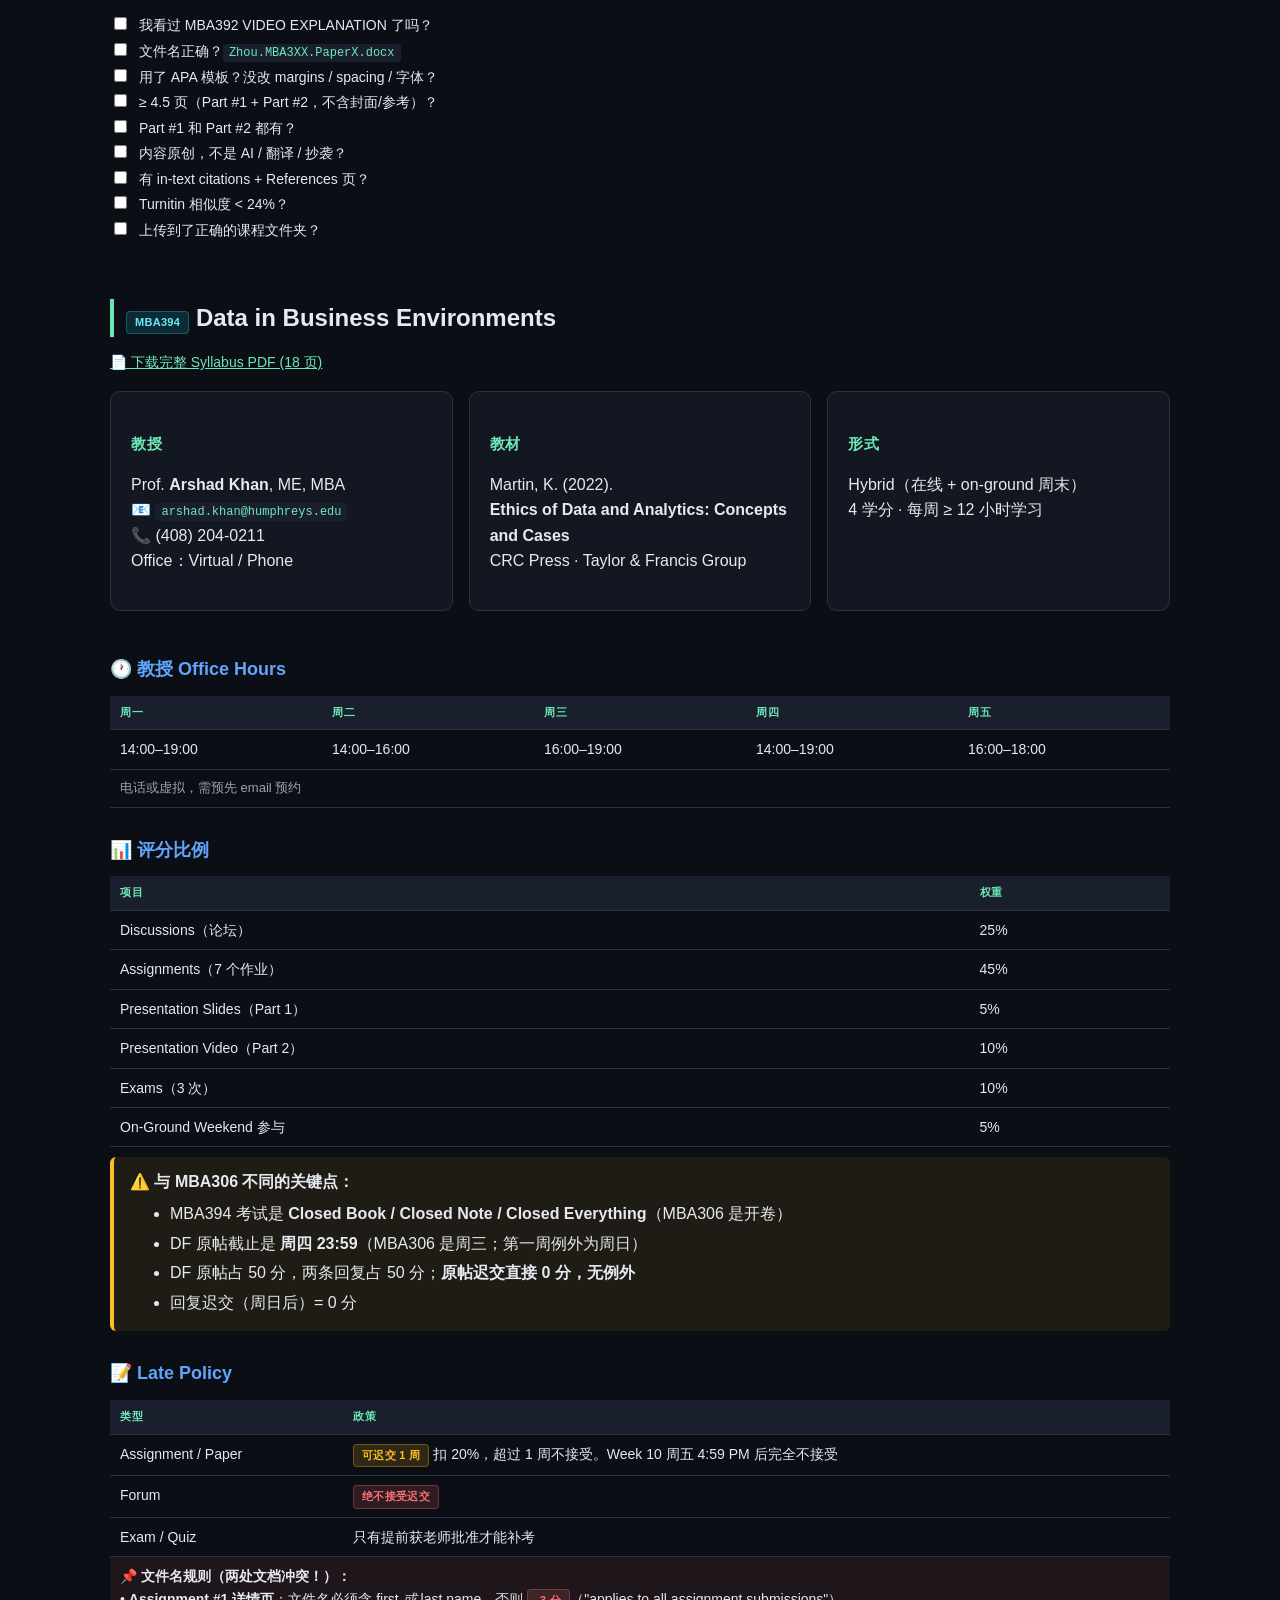
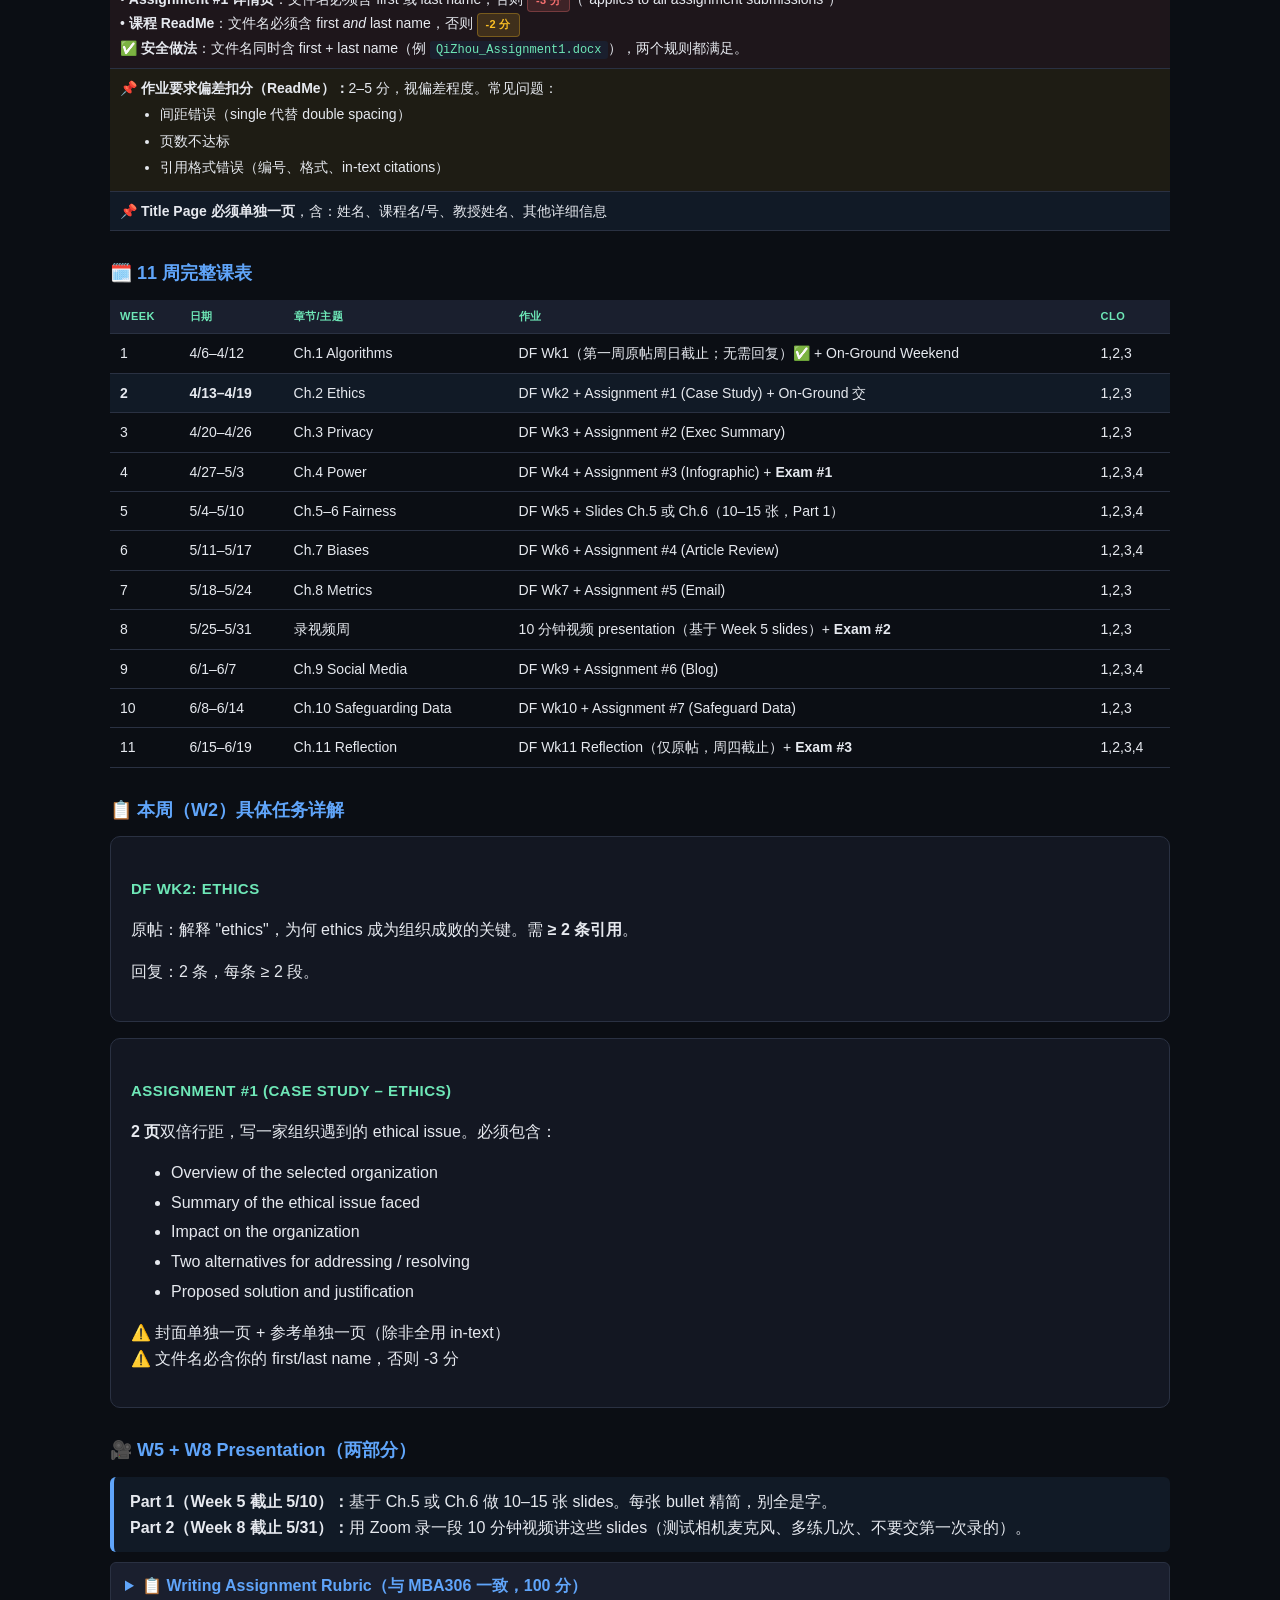
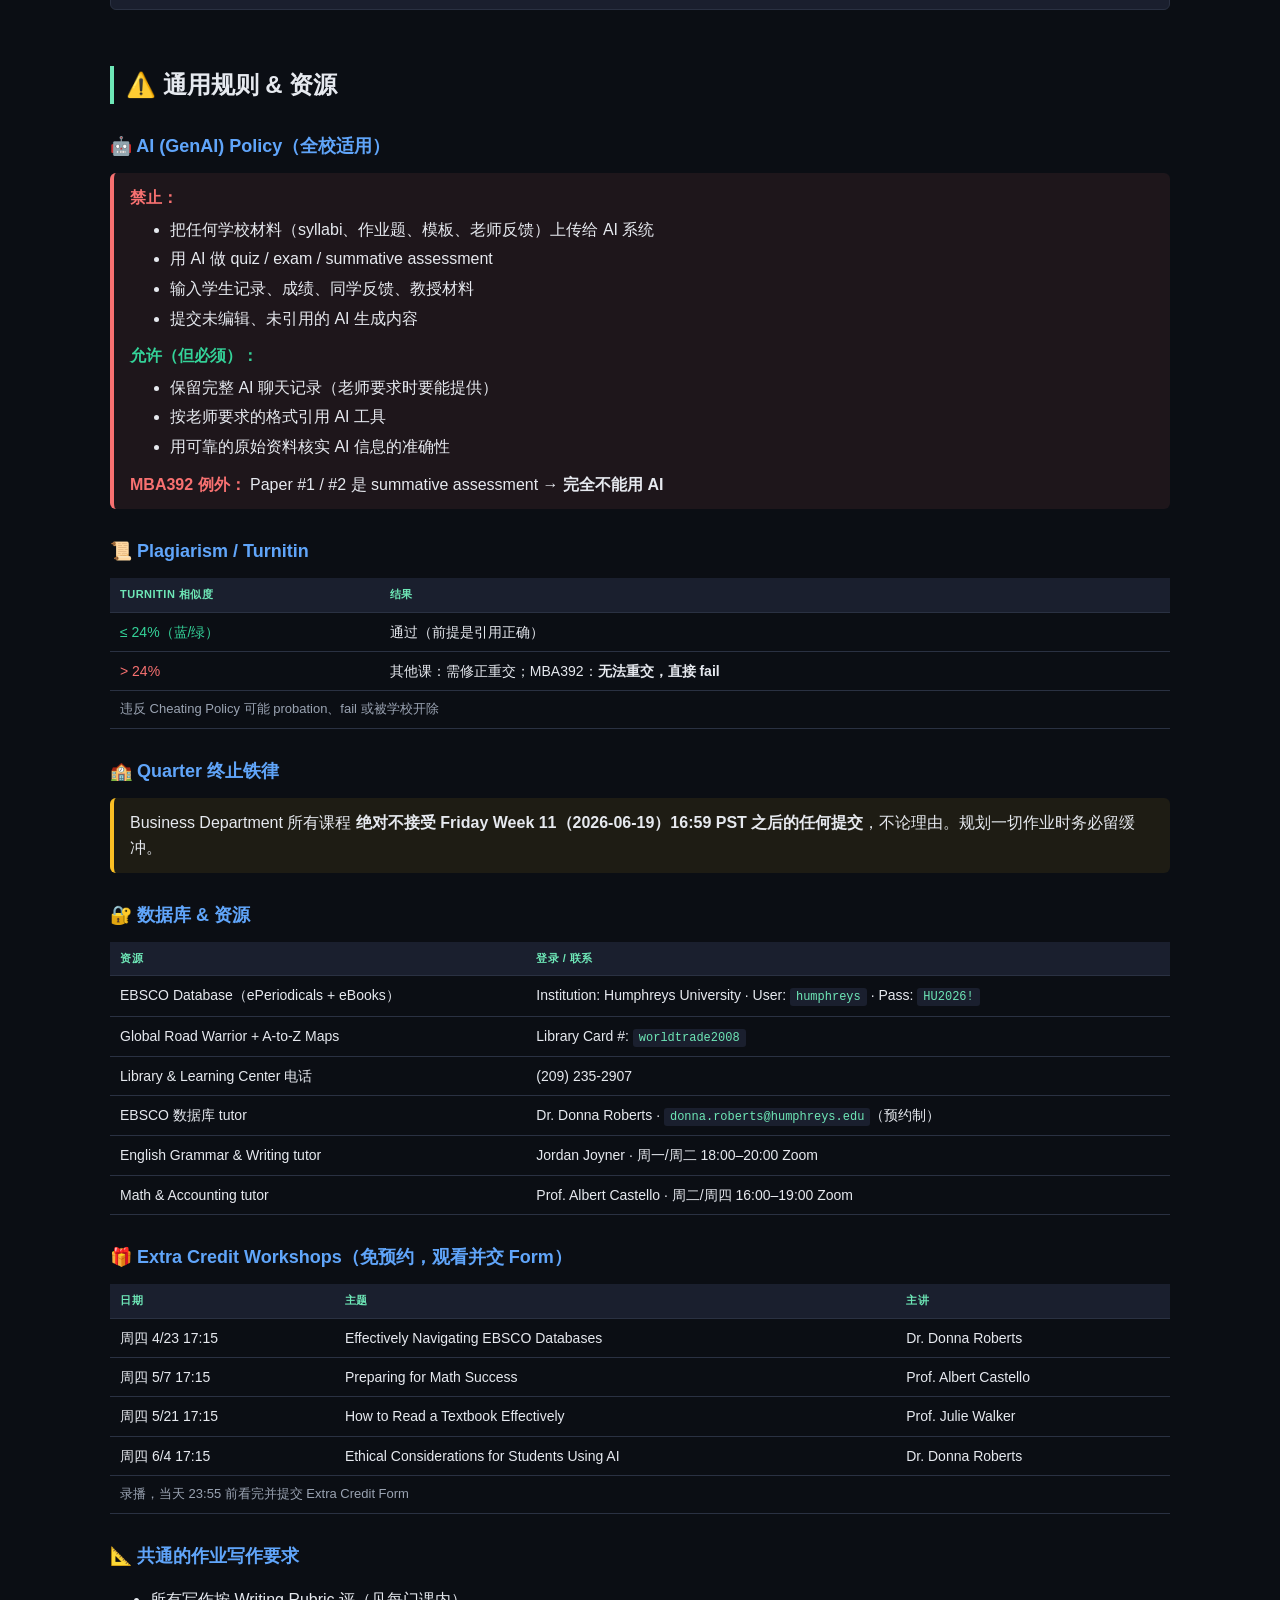
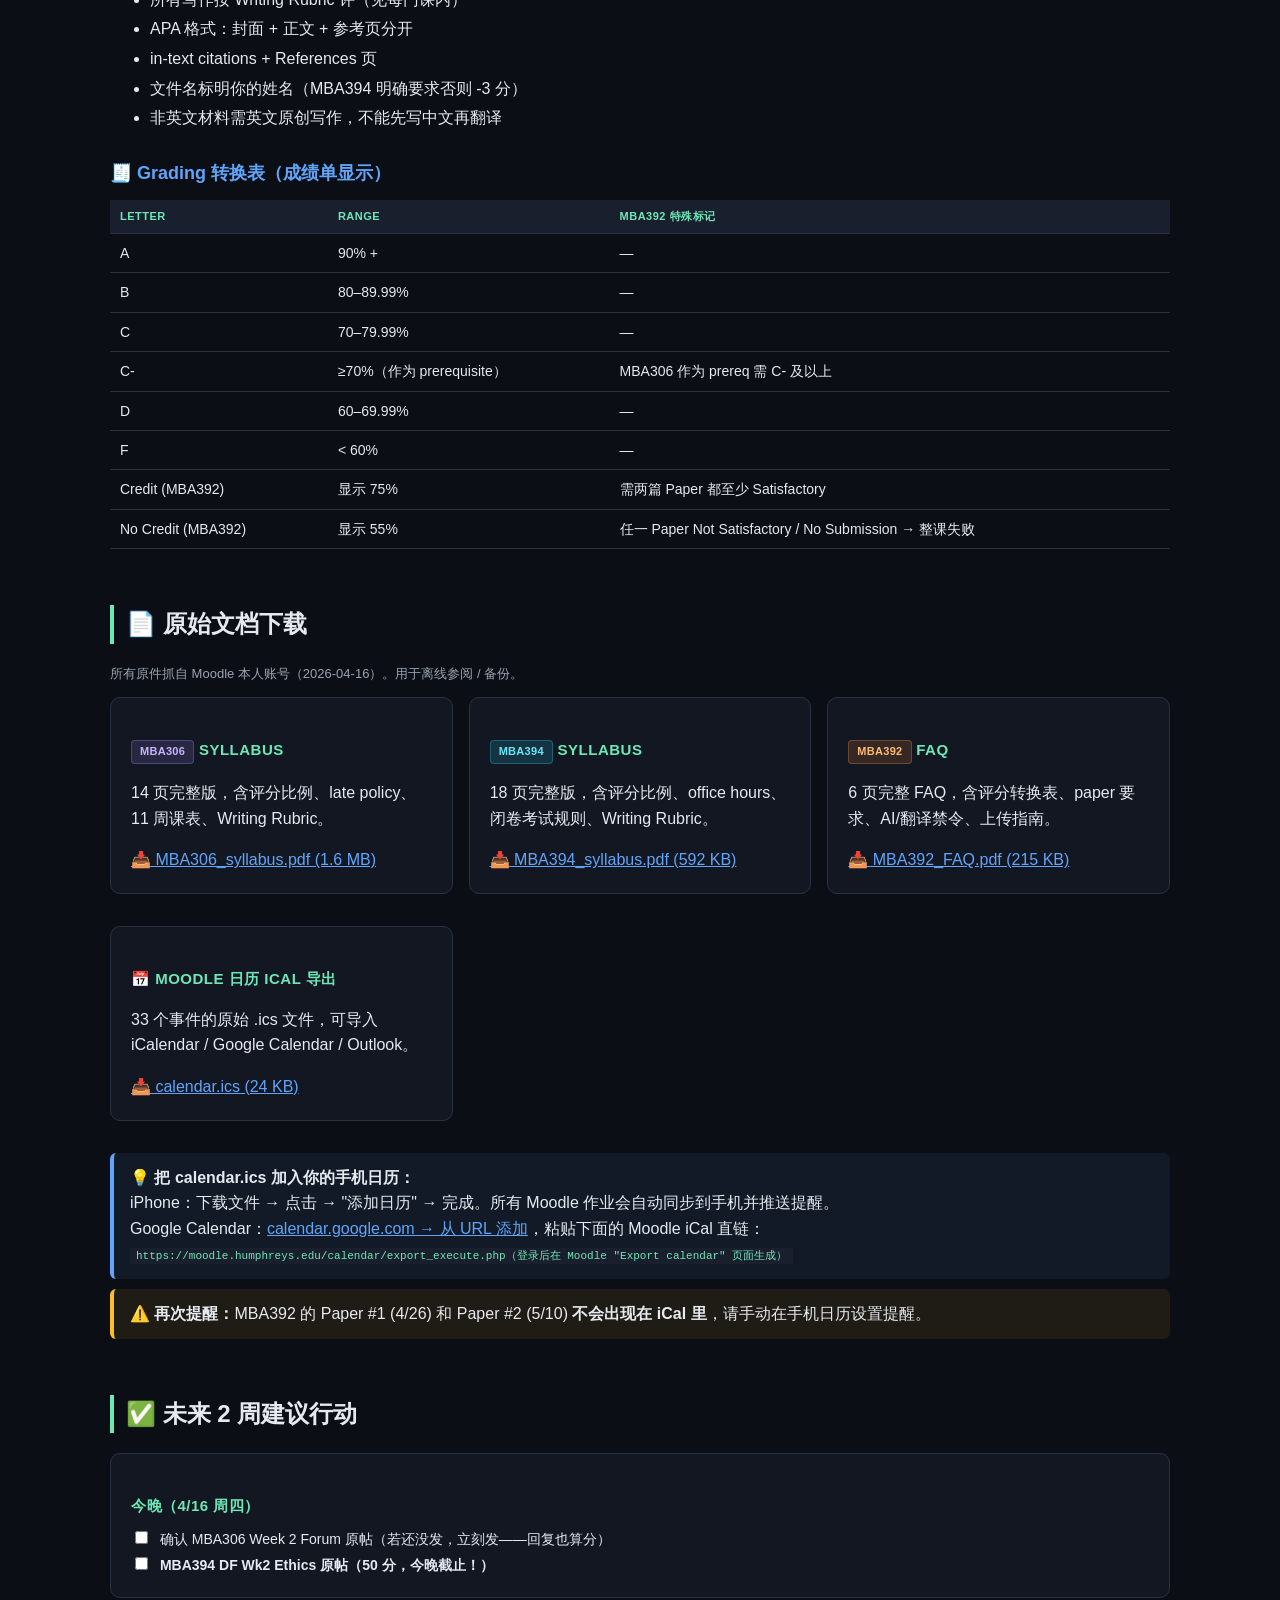
==== commit 881179c9: "Update build ID to final SHA" ====
--- a/courses_spring2026.html
+++ b/courses_spring2026.html
@@ -771,7 +771,7 @@
 
 <script>
   // ============ 版本检测 + 自动提示更新 ============
-  const BUILD_ID = '4e6f35d680b2088e1c1b75bcff7e53fcc752bd5b'; // 部署时替换
+  const BUILD_ID = '30dd0a75b9989a6ce377d089e0a8c37c51a61186'; // 部署时替换
   document.getElementById('buildTime').textContent = '版本 ' + BUILD_ID.substring(0,7);
 
   function forceReload(){
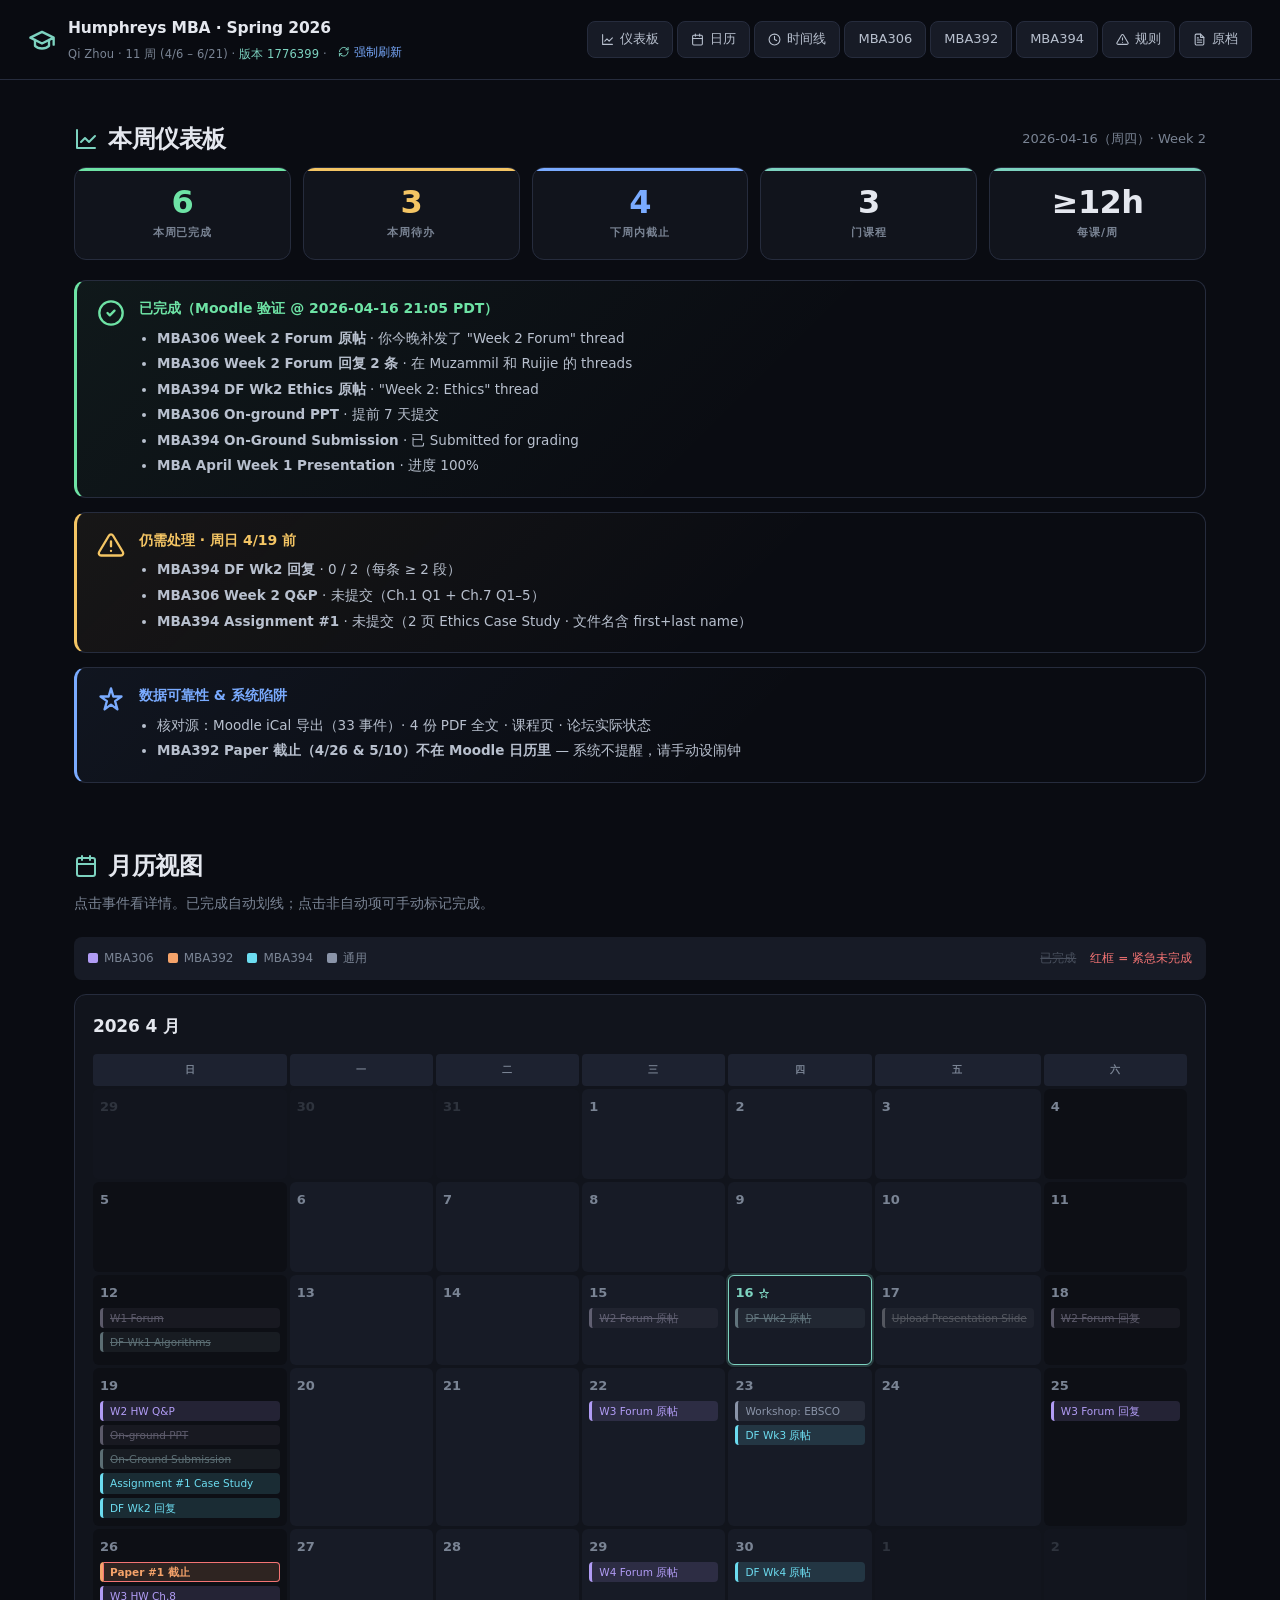
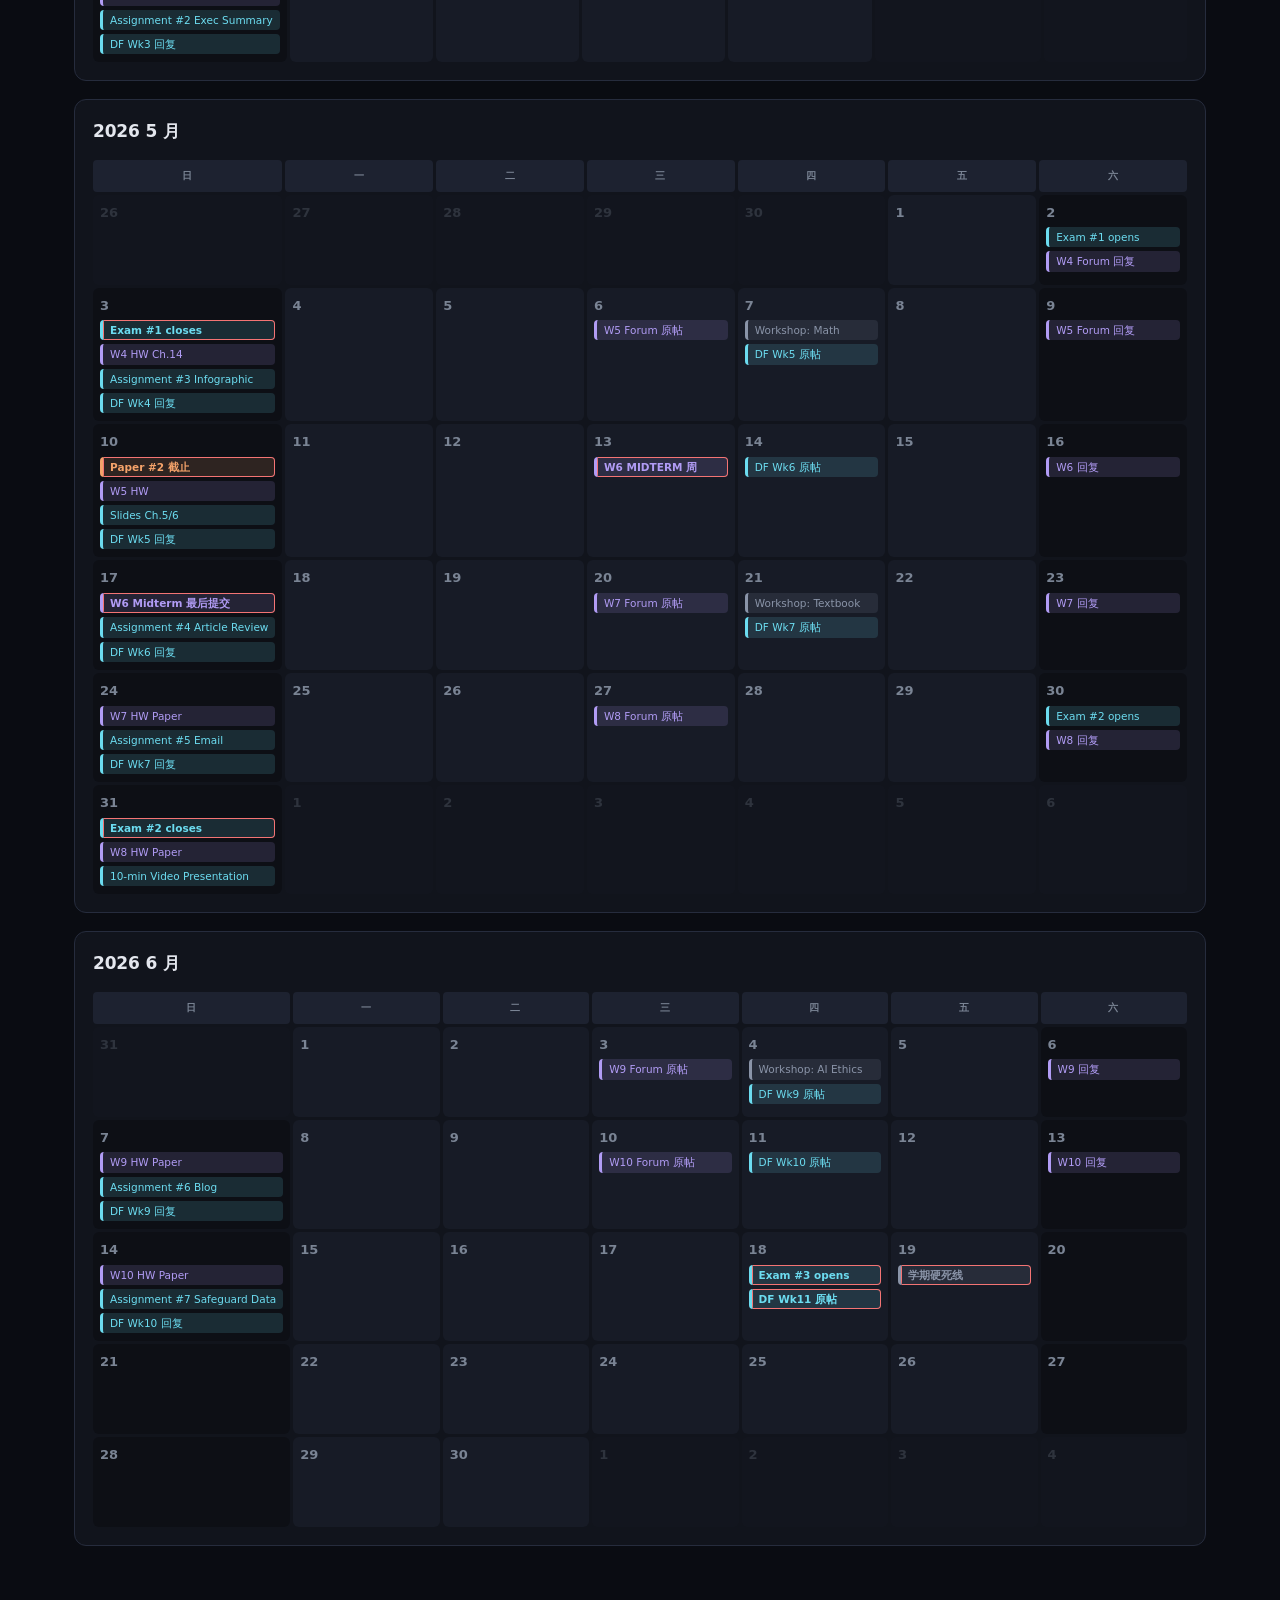
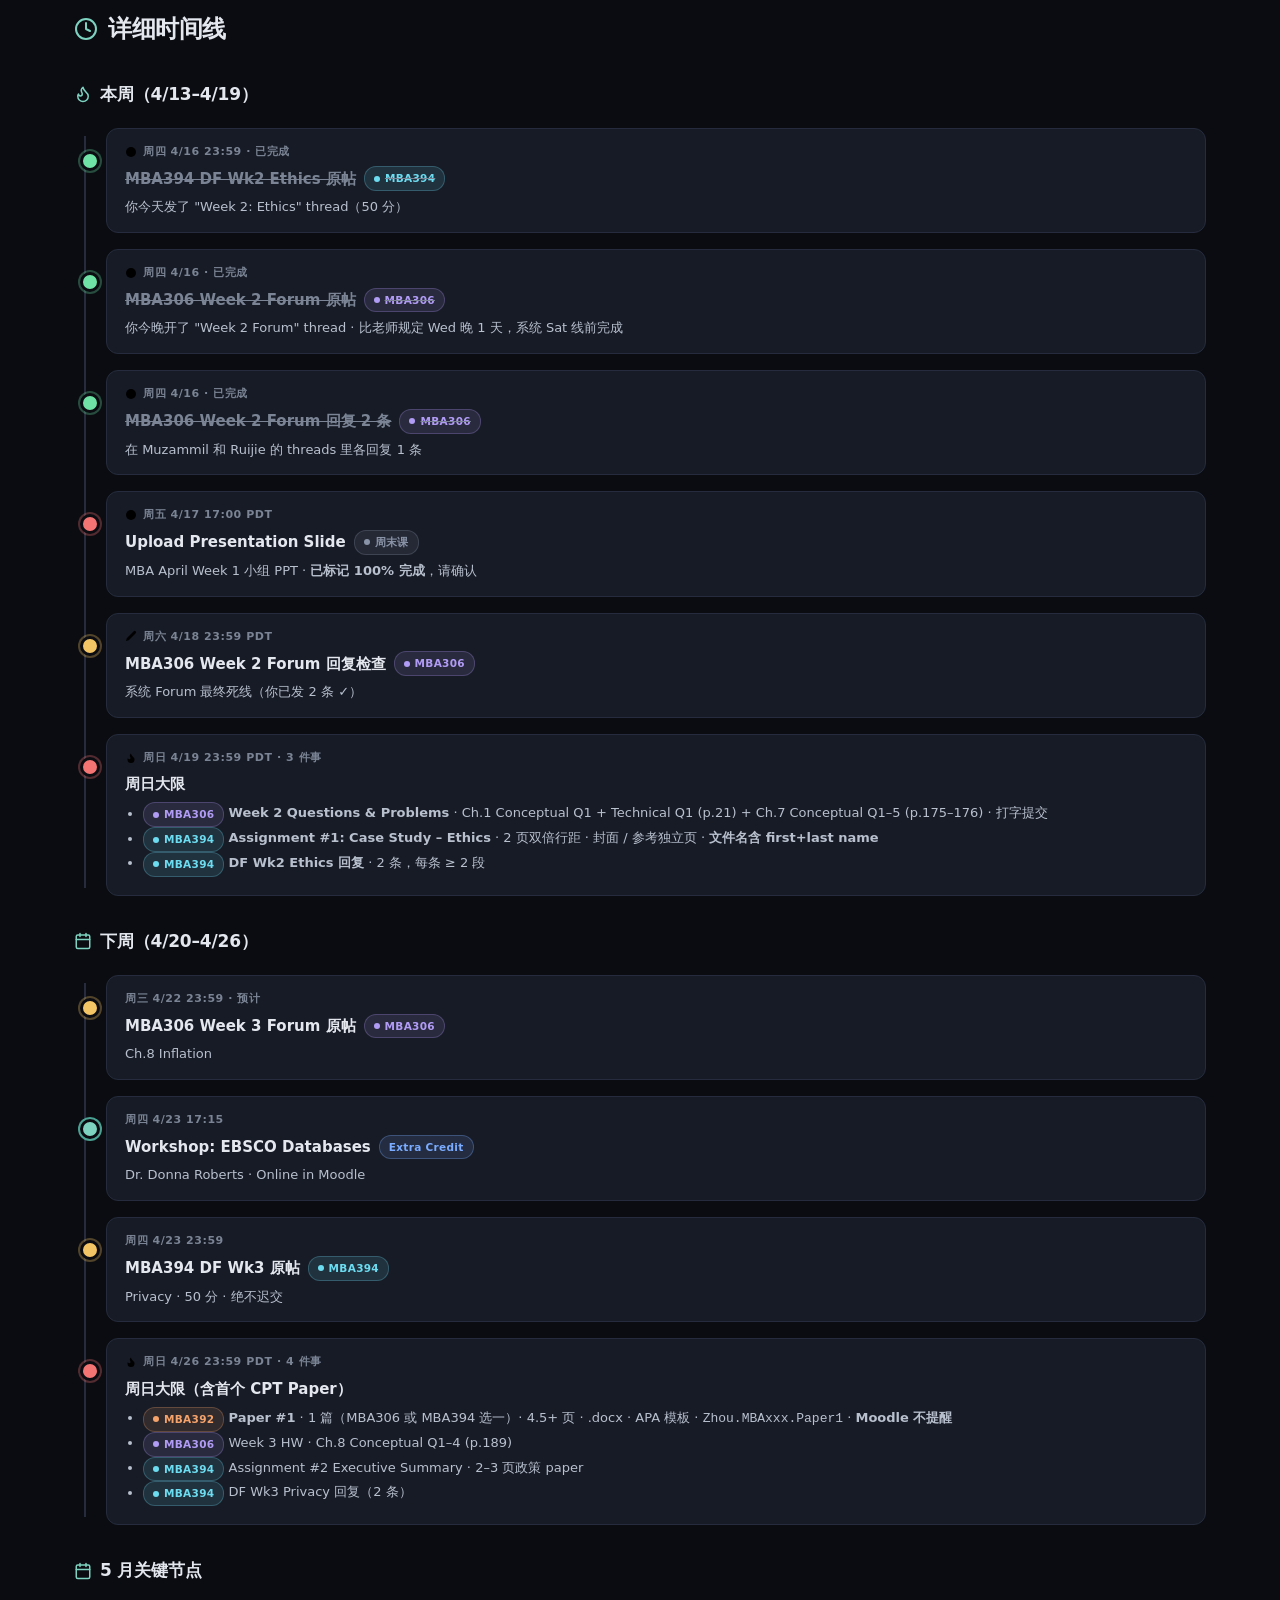
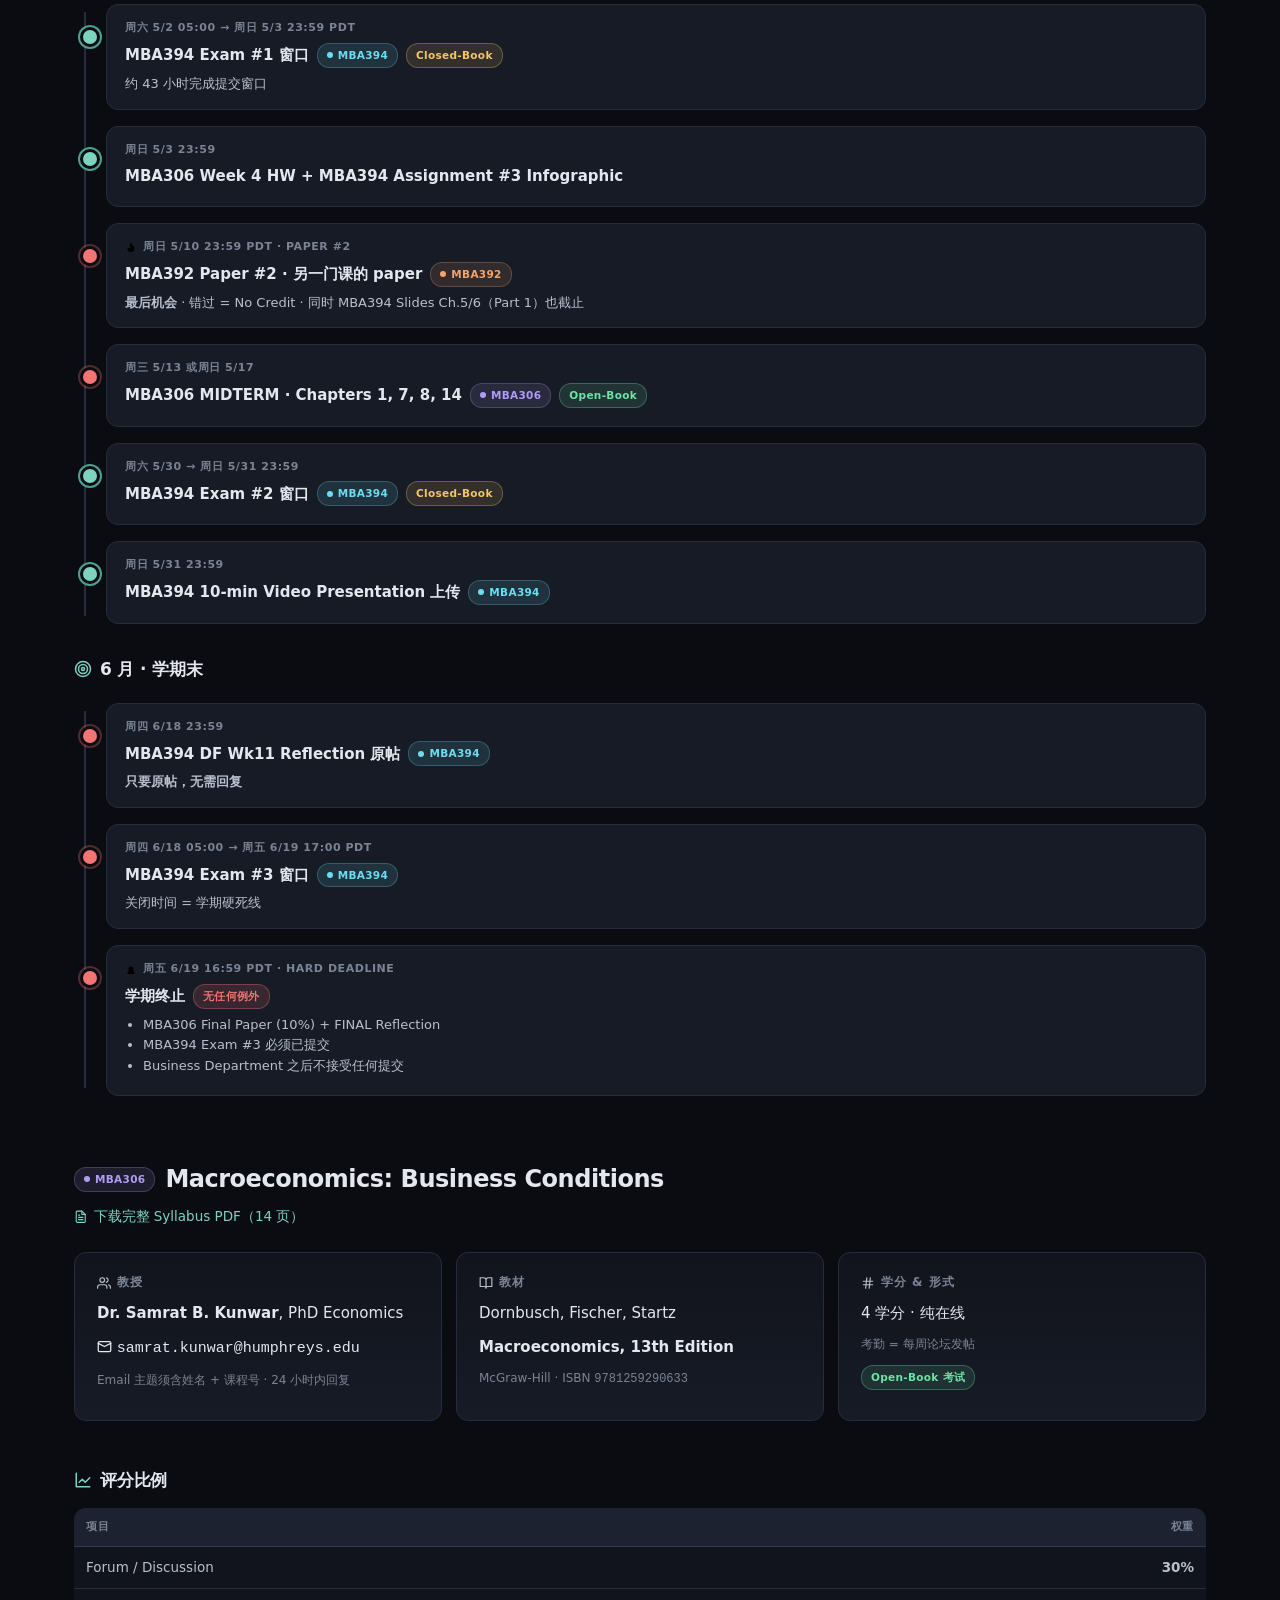
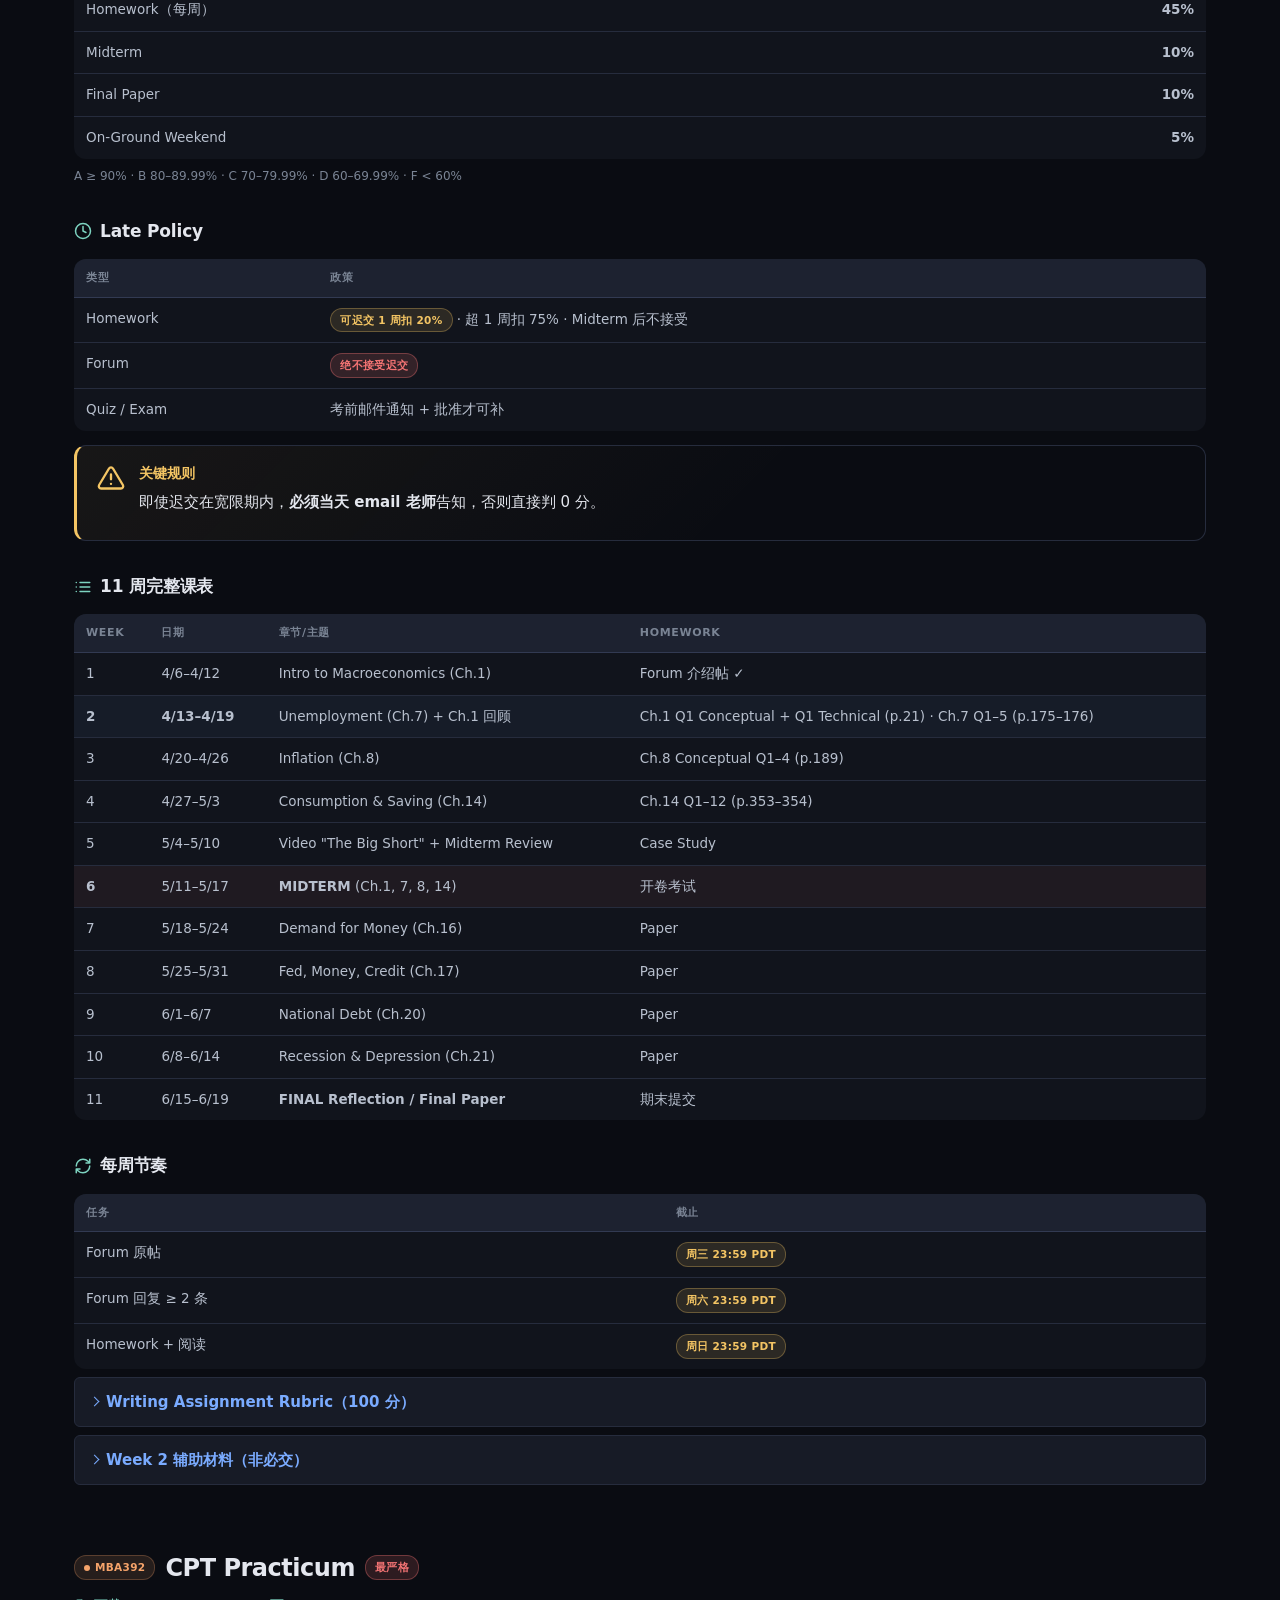
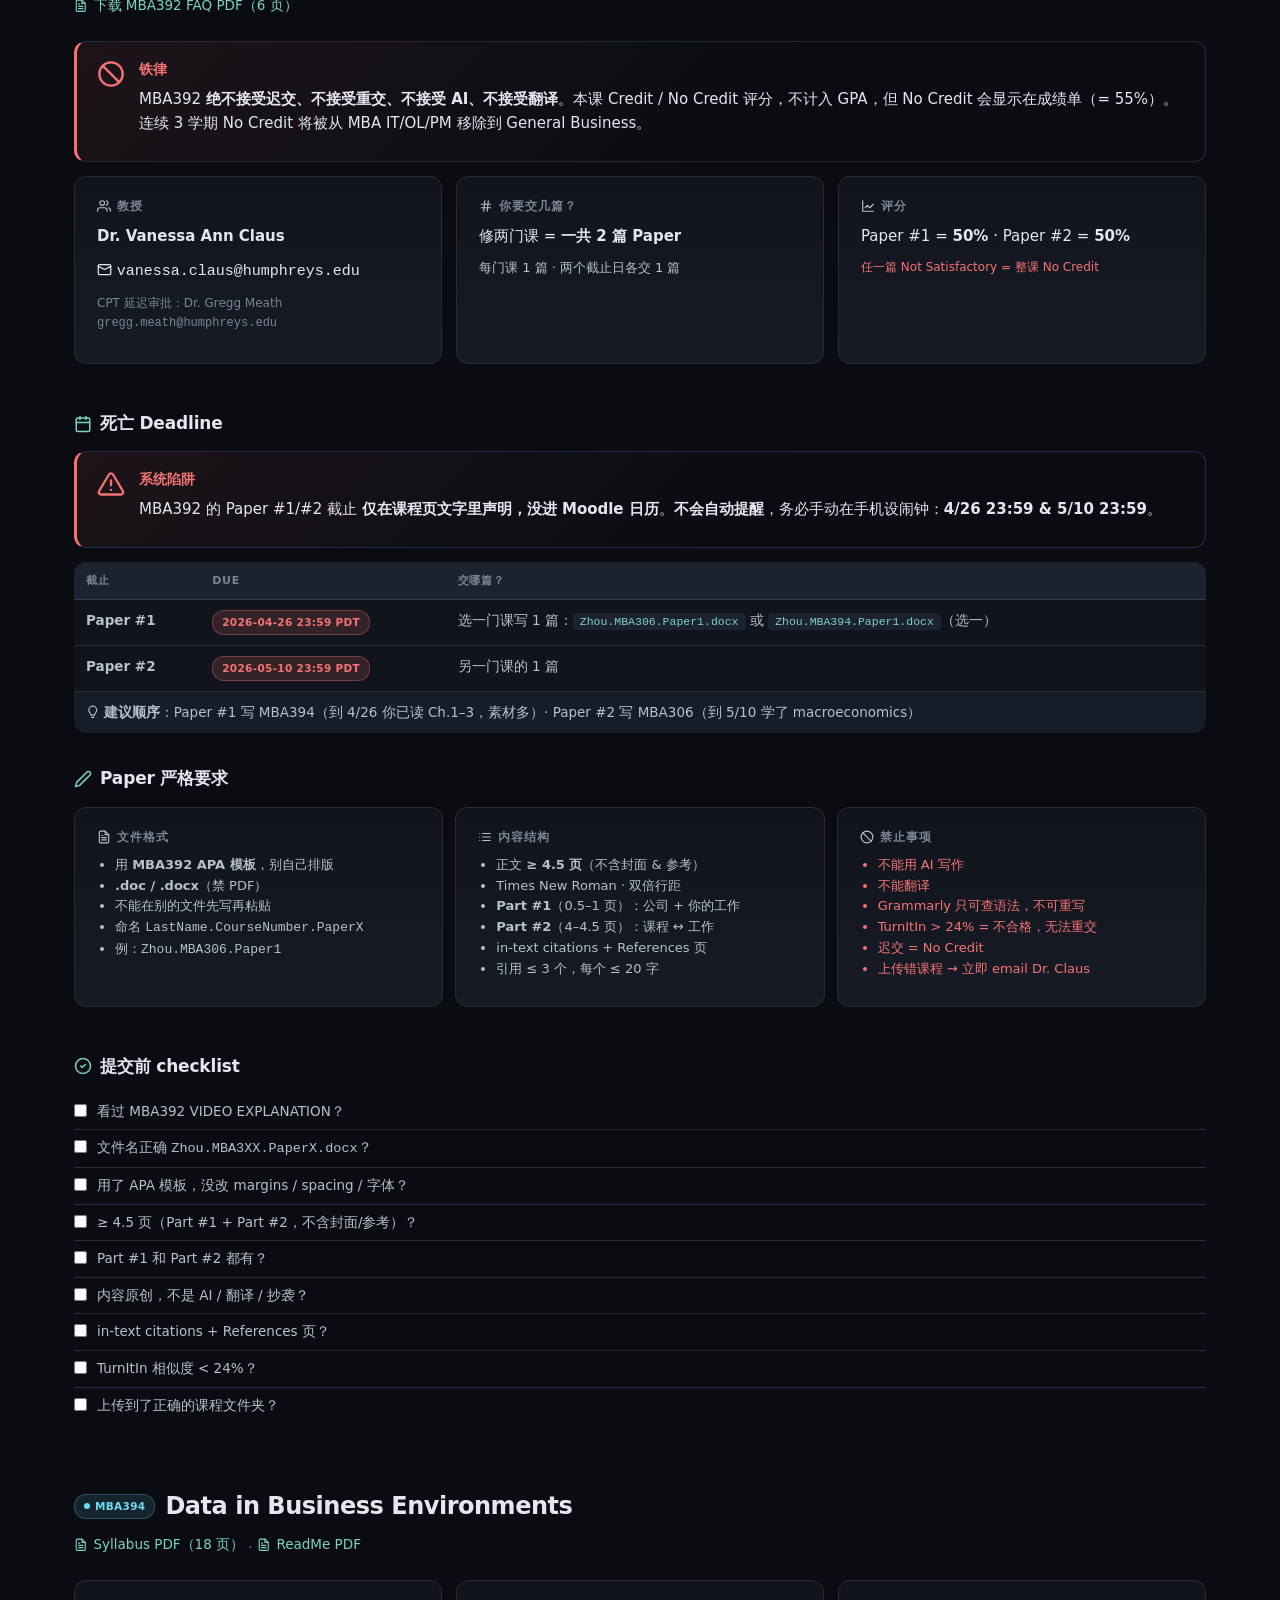
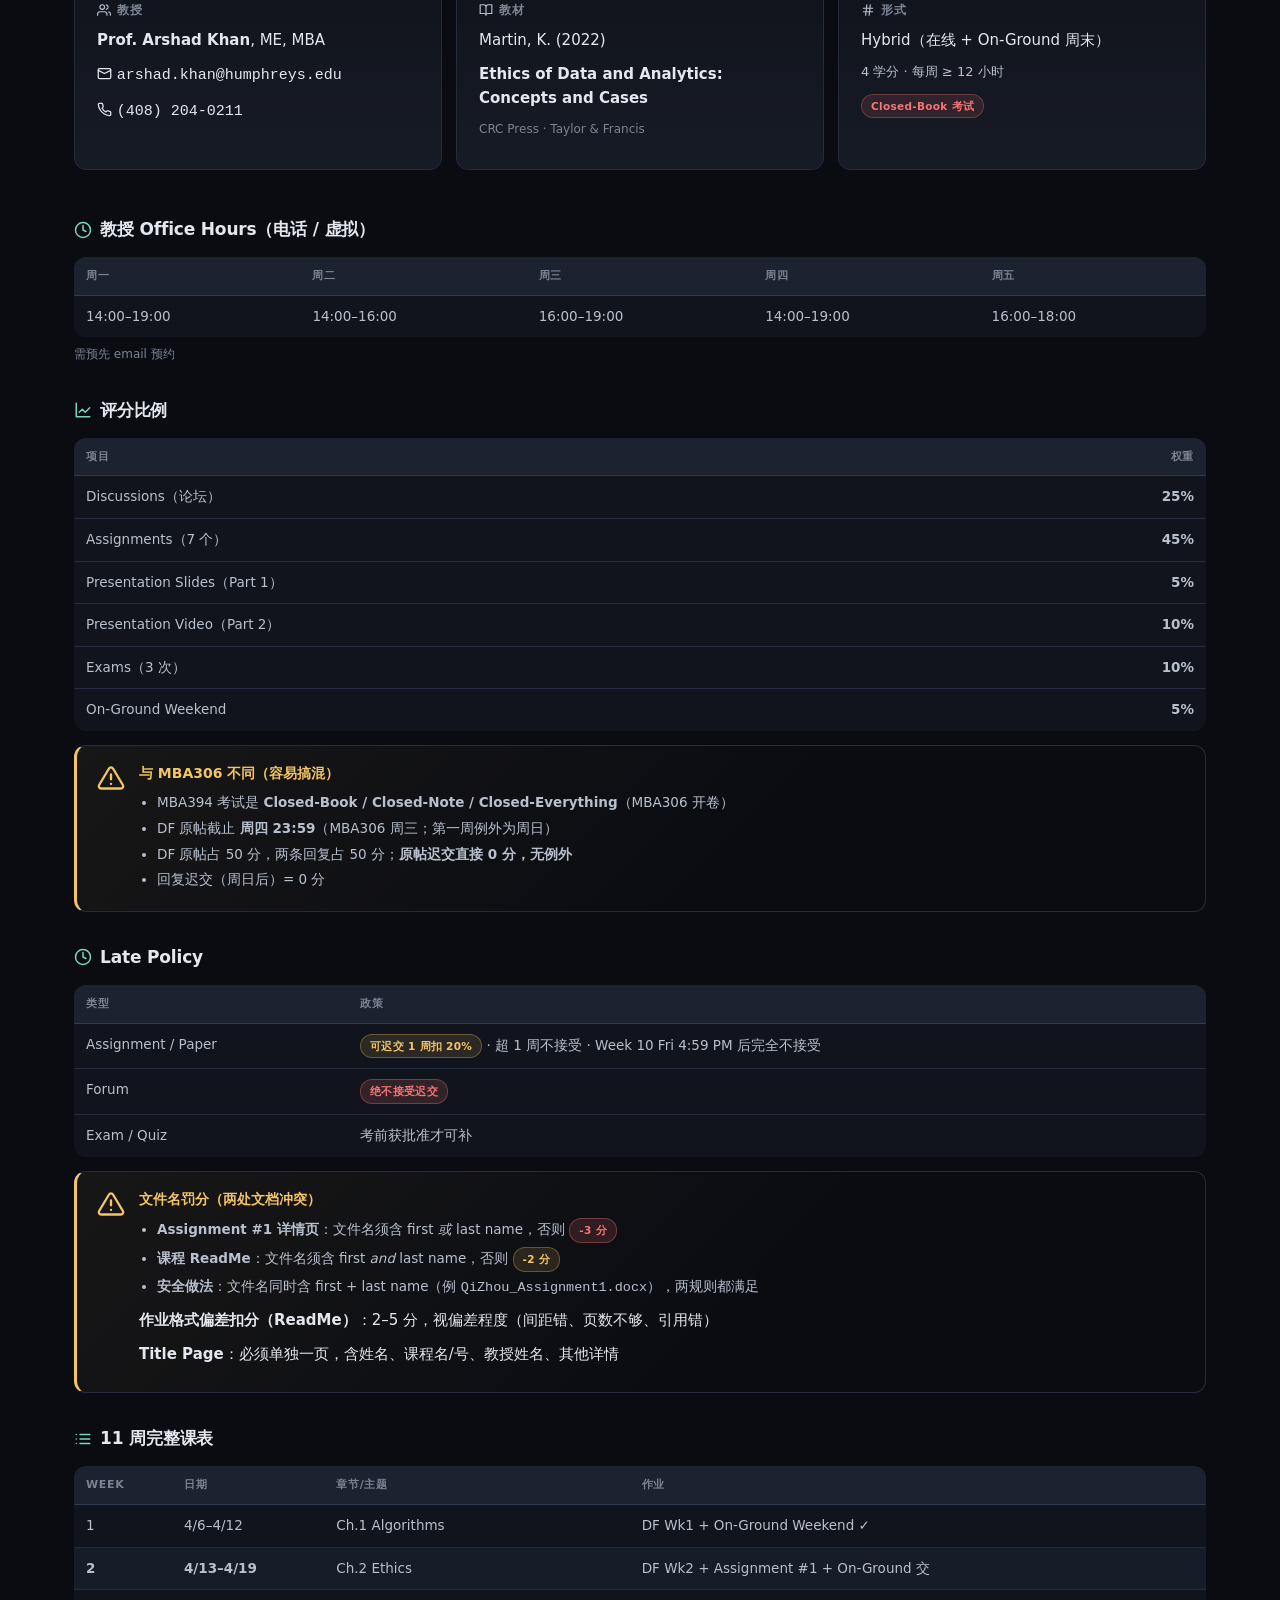
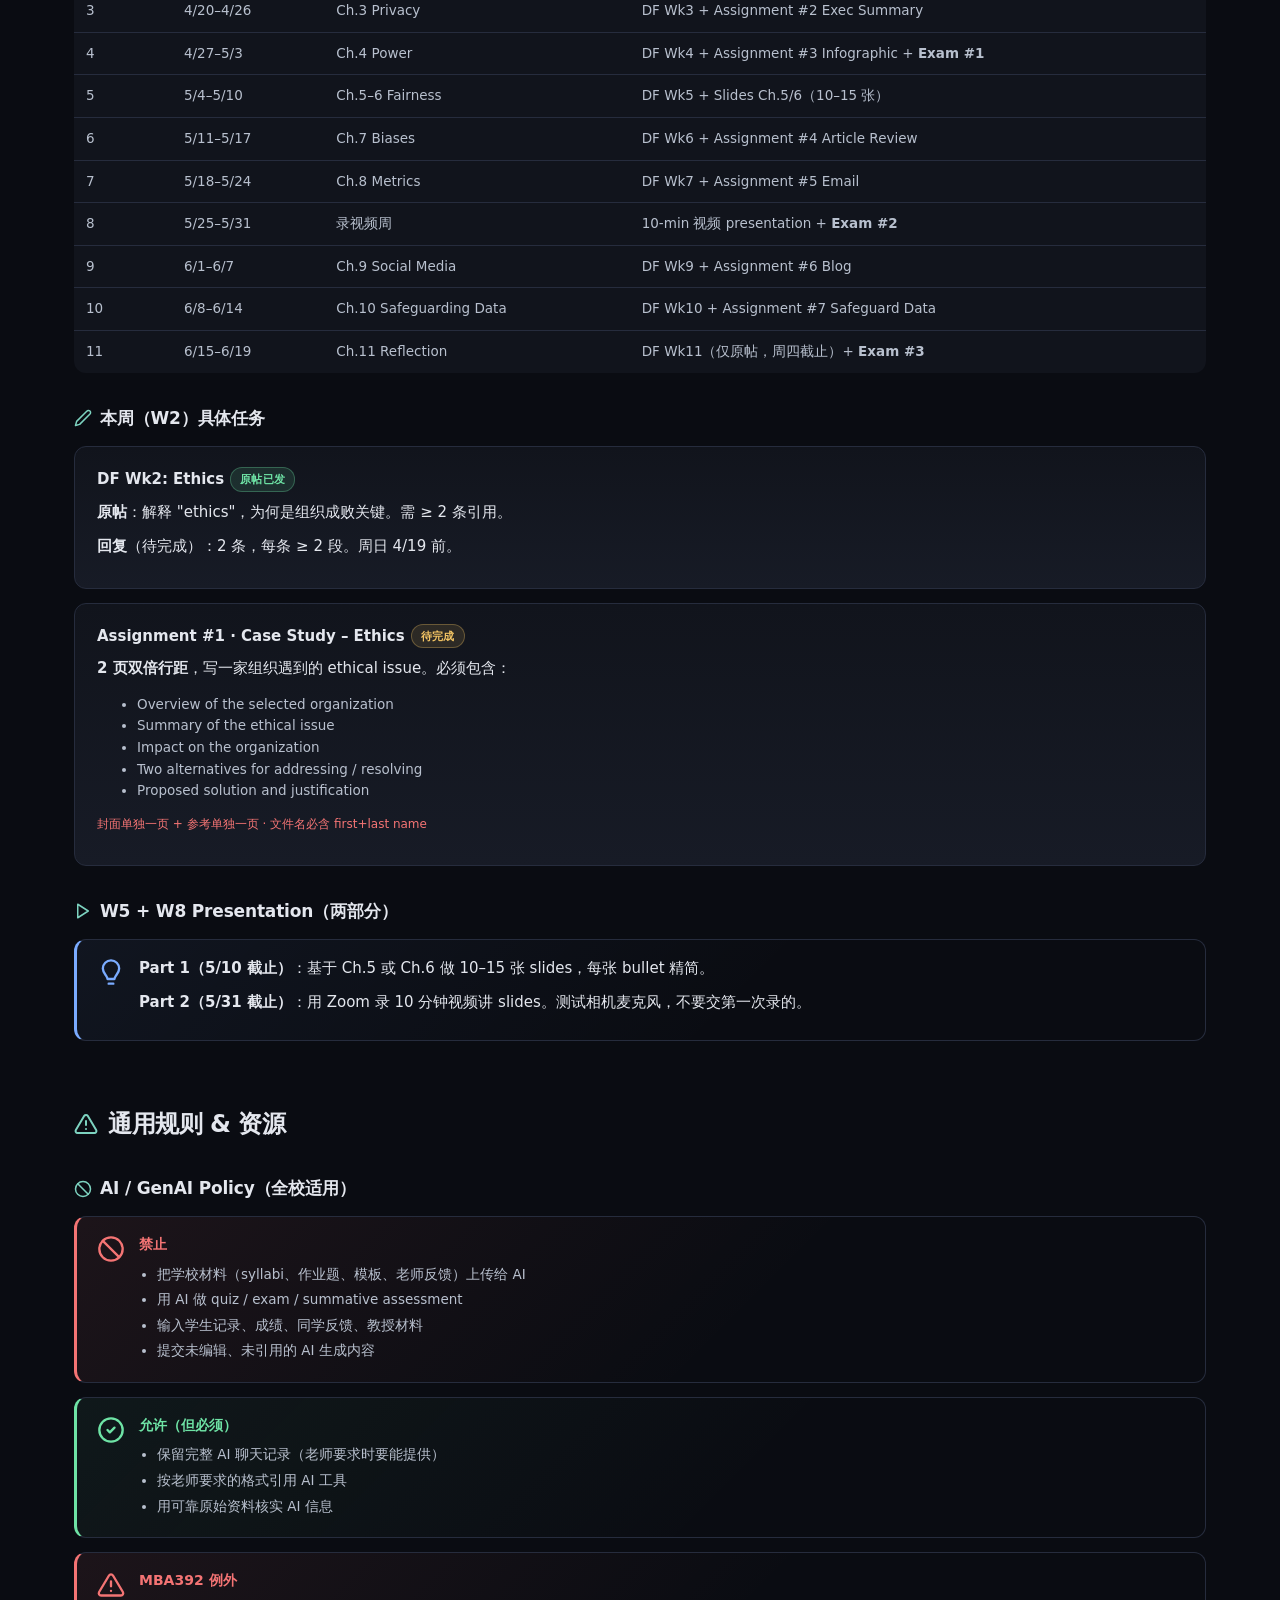
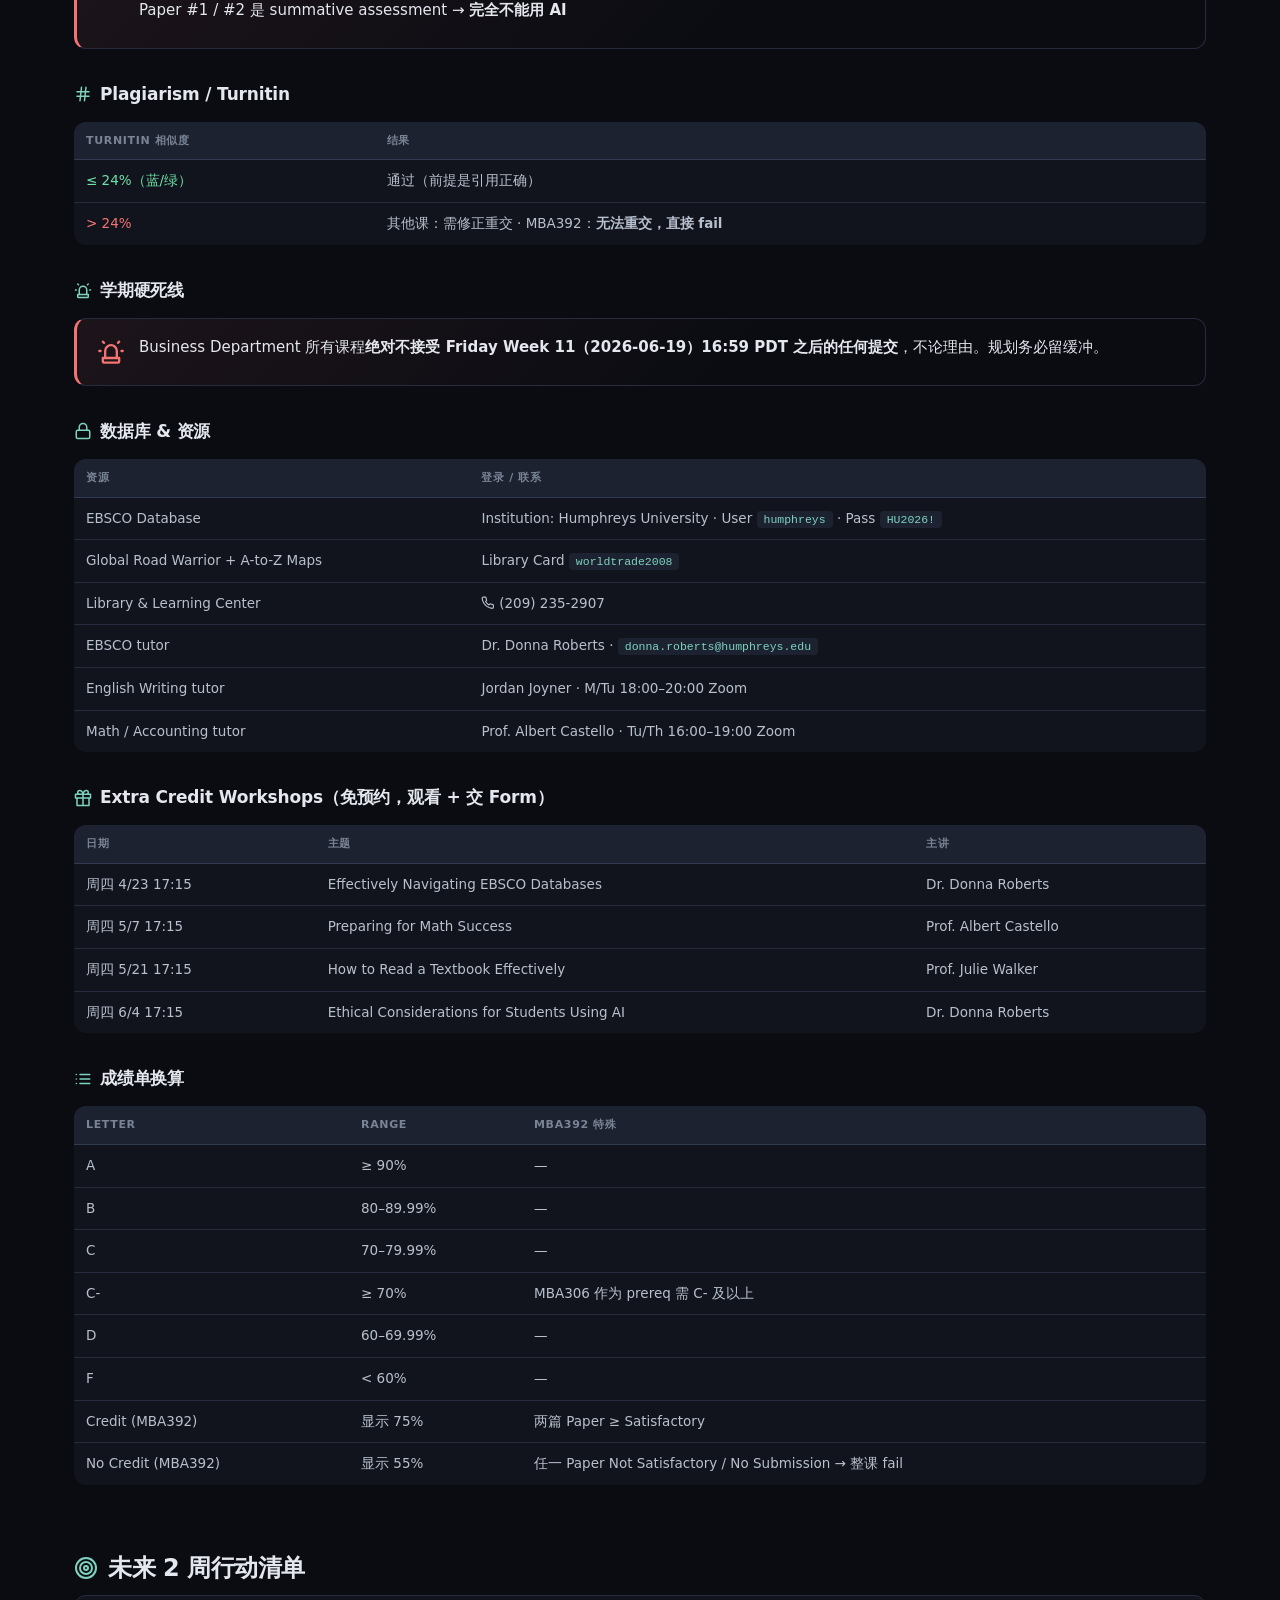
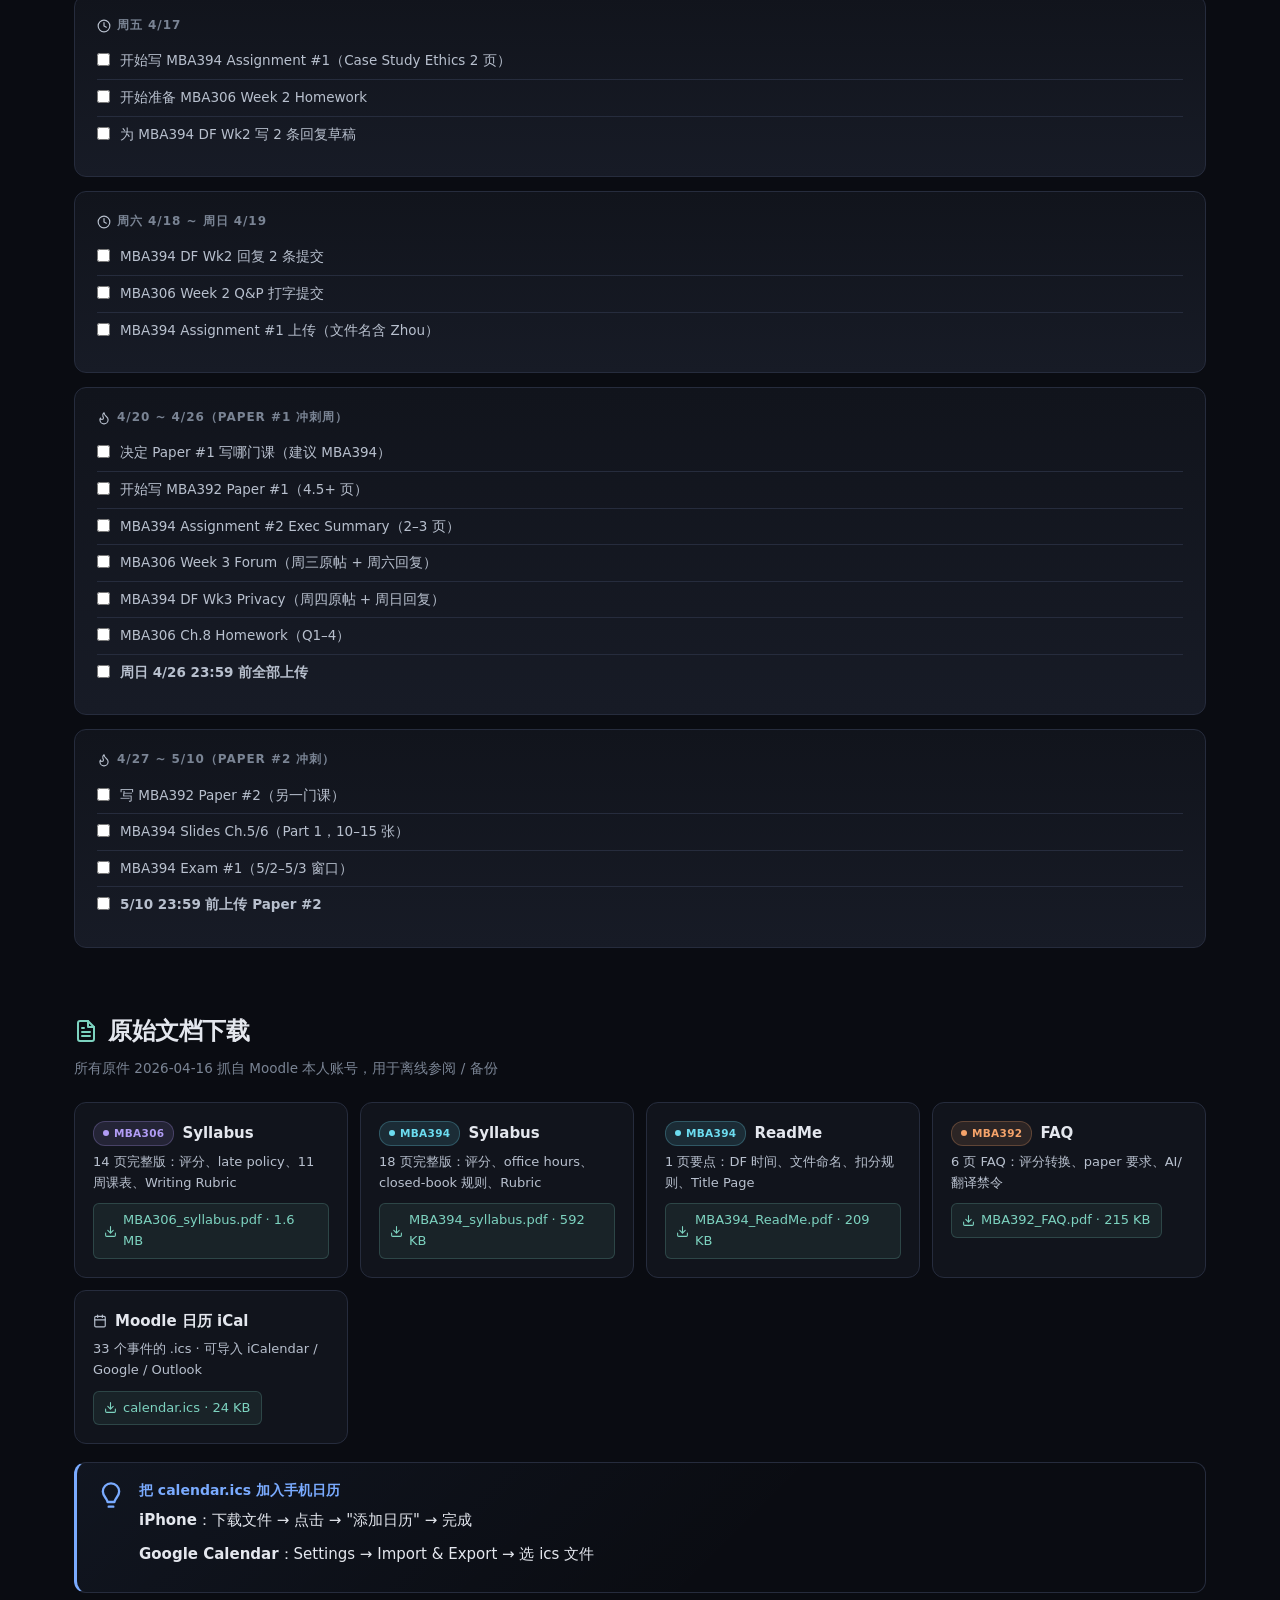
==== commit 16e11567: "Complete redesign: SVG icon system + refined layout + polish" ====
--- a/courses_spring2026.html
+++ b/courses_spring2026.html
@@ -6,776 +6,997 @@
 <meta http-equiv="Cache-Control" content="no-cache, no-store, must-revalidate">
 <meta http-equiv="Pragma" content="no-cache">
 <meta http-equiv="Expires" content="0">
-<title>Humphreys MBA Spring 2026 — 课程完整指南</title>
+<title>Humphreys MBA · Spring 2026 · Qi Zhou</title>
 <style>
   :root{
-    --bg:#0b0e14; --panel:#131722; --panel2:#1a1f2e; --line:#2a3142;
-    --text:#e6e9ef; --muted:#9aa3b2; --accent:#6ee7b7; --accent2:#60a5fa;
-    --warn:#fbbf24; --danger:#f87171; --ok:#34d399;
+    --bg:#0a0c12;
+    --panel:#11141c;
+    --panel2:#171b26;
+    --panel3:#1d2230;
+    --line:#262c3d;
+    --line2:#323a52;
+    --text:#e4e7ee;
+    --text2:#b8c0ce;
+    --muted:#7a8494;
+    --accent:#7dd3c0;
+    --accent-dim:#4ba192;
+    --blue:#7aabff;
+    --warn:#f4c564;
+    --danger:#f47474;
+    --ok:#6ee3a5;
+    --purple:#b19cf5;
+    --orange:#f5a36a;
+    --cyan:#6cdcf0;
+    --m306:#b19cf5;
+    --m392:#f5a36a;
+    --m394:#6cdcf0;
+    --gen:#8a94a8;
+    --radius:12px;
+    --radius-sm:6px;
   }
+
   *{box-sizing:border-box}
-  body{margin:0;font-family:-apple-system,BlinkMacSystemFont,"SF Pro Text","PingFang SC","Microsoft YaHei",sans-serif;background:var(--bg);color:var(--text);line-height:1.6}
-  header{position:sticky;top:0;z-index:10;background:rgba(11,14,20,.85);backdrop-filter:blur(12px);border-bottom:1px solid var(--line);padding:14px 24px;display:flex;justify-content:space-between;align-items:center;flex-wrap:wrap;gap:10px}
-  header h1{font-size:17px;margin:0;font-weight:600}
-  header .meta{font-size:12px;color:var(--muted)}
-  nav{display:flex;gap:6px;flex-wrap:wrap}
-  nav a{padding:6px 12px;border-radius:6px;background:var(--panel2);color:var(--text);text-decoration:none;font-size:13px;border:1px solid var(--line)}
-  nav a:hover{background:var(--accent);color:#0b0e14}
-  main{max-width:1100px;margin:0 auto;padding:32px 20px}
-  section{margin-bottom:56px}
-  h2{font-size:24px;border-left:4px solid var(--accent);padding-left:12px;margin:40px 0 20px}
-  h3{font-size:18px;color:var(--accent2);margin:28px 0 12px}
-  h4{font-size:15px;color:var(--accent);margin:20px 0 8px;text-transform:uppercase;letter-spacing:.5px}
-  .card{background:var(--panel);border:1px solid var(--line);border-radius:10px;padding:20px;margin-bottom:16px}
-  .grid{display:grid;grid-template-columns:repeat(auto-fit,minmax(300px,1fr));gap:16px}
-  table{width:100%;border-collapse:collapse;font-size:14px;margin:8px 0}
-  th,td{text-align:left;padding:8px 10px;border-bottom:1px solid var(--line);vertical-align:top}
-  th{background:var(--panel2);color:var(--accent);font-weight:600;text-transform:uppercase;font-size:11px;letter-spacing:.5px}
-  tr:hover td{background:rgba(96,165,250,.05)}
-  .pill{display:inline-block;padding:2px 8px;border-radius:4px;font-size:11px;font-weight:600;letter-spacing:.3px}
-  .pill.urgent{background:rgba(248,113,113,.15);color:var(--danger);border:1px solid rgba(248,113,113,.3)}
-  .pill.warn{background:rgba(251,191,36,.15);color:var(--warn);border:1px solid rgba(251,191,36,.3)}
-  .pill.ok{background:rgba(52,211,153,.15);color:var(--ok);border:1px solid rgba(52,211,153,.3)}
-  .pill.info{background:rgba(96,165,250,.15);color:var(--accent2);border:1px solid rgba(96,165,250,.3)}
-  .pill.done{background:rgba(154,163,178,.15);color:var(--muted);border:1px solid var(--line)}
-  .pill.mba306{background:rgba(167,139,250,.15);color:#c4b5fd;border:1px solid rgba(167,139,250,.3)}
-  .pill.mba392{background:rgba(251,146,60,.15);color:#fdba74;border:1px solid rgba(251,146,60,.3)}
-  .pill.mba394{background:rgba(34,211,238,.15);color:#67e8f9;border:1px solid rgba(34,211,238,.3)}
-  .alert{background:rgba(248,113,113,.08);border-left:4px solid var(--danger);padding:12px 16px;border-radius:6px;margin:10px 0}
-  .alert.warn{background:rgba(251,191,36,.08);border-left-color:var(--warn)}
-  .alert.ok{background:rgba(52,211,153,.08);border-left-color:var(--ok)}
-  .alert.info{background:rgba(96,165,250,.08);border-left-color:var(--accent2)}
-  .muted{color:var(--muted);font-size:13px}
-  .big{font-size:38px;font-weight:700;color:var(--accent);margin:0;line-height:1}
-  .stat{background:var(--panel);border:1px solid var(--line);border-radius:10px;padding:16px;text-align:center}
-  .stat .lbl{font-size:11px;color:var(--muted);text-transform:uppercase;letter-spacing:1px;margin-top:6px}
-  ul li{margin:4px 0}
-  code{background:var(--panel2);padding:2px 6px;border-radius:3px;font-size:12px;color:var(--accent)}
-  details{background:var(--panel2);border:1px solid var(--line);border-radius:6px;padding:10px 14px;margin:6px 0}
-  details summary{cursor:pointer;font-weight:600;color:var(--accent2)}
+  html{scroll-behavior:smooth}
+  body{
+    margin:0;
+    font-family:-apple-system,BlinkMacSystemFont,"Inter","SF Pro Display","SF Pro Text","PingFang SC","Microsoft YaHei",system-ui,sans-serif;
+    background:var(--bg);
+    color:var(--text);
+    line-height:1.6;
+    font-size:15px;
+    -webkit-font-smoothing:antialiased;
+    font-feature-settings:"ss01","cv11";
+  }
+
+  .icon{width:1em;height:1em;display:inline-block;vertical-align:-0.125em;fill:none;stroke:currentColor;stroke-width:2;stroke-linecap:round;stroke-linejoin:round;flex-shrink:0}
+  .icon.lg{width:20px;height:20px}
+  .icon.xl{width:28px;height:28px}
+
+  #updateBanner{display:none;position:fixed;top:0;left:0;right:0;z-index:2000;background:linear-gradient(90deg,var(--ok),#4ba192);color:#0a0c12;text-align:center;padding:12px 20px;font-weight:600;cursor:pointer;box-shadow:0 4px 20px rgba(110,227,165,.4)}
+
+  header{position:sticky;top:0;z-index:100;background:rgba(10,12,18,.88);backdrop-filter:saturate(140%) blur(16px);-webkit-backdrop-filter:saturate(140%) blur(16px);border-bottom:1px solid var(--line);padding:16px 28px;display:flex;justify-content:space-between;align-items:center;flex-wrap:wrap;gap:12px}
+  header .brand{display:flex;align-items:center;gap:12px}
+  header .brand svg{color:var(--accent)}
+  header h1{font-size:15.5px;margin:0;font-weight:650;letter-spacing:-0.01em}
+  header .meta{font-size:11.5px;color:var(--muted);margin-top:2px;letter-spacing:.01em}
+  header .meta a{color:var(--blue);text-decoration:none;margin-left:8px;display:inline-flex;align-items:center;gap:4px}
+  header .meta a:hover{text-decoration:underline}
+  header #buildTime{color:var(--accent);font-variant-numeric:tabular-nums}
+
+  nav{display:flex;gap:4px;flex-wrap:wrap}
+  nav a{padding:7px 13px;border-radius:8px;background:var(--panel2);color:var(--text2);text-decoration:none;font-size:13px;font-weight:500;border:1px solid var(--line);transition:all .15s;display:inline-flex;align-items:center;gap:6px}
+  nav a:hover{background:var(--panel3);color:var(--text);border-color:var(--line2);transform:translateY(-1px)}
+
+  main{max-width:1180px;margin:0 auto;padding:40px 24px 80px}
+  section{margin-bottom:64px;scroll-margin-top:80px}
+
+  h2{font-size:24px;margin:0 0 8px;font-weight:700;letter-spacing:-0.02em;display:flex;align-items:center;gap:10px;flex-wrap:wrap}
+  h2 > .icon{color:var(--accent);width:24px;height:24px}
+  h2 .section-sub{font-size:13px;color:var(--muted);font-weight:400;margin-left:auto;letter-spacing:0}
+  h3{font-size:17px;color:var(--text);margin:32px 0 14px;font-weight:650;letter-spacing:-0.01em;display:flex;align-items:center;gap:8px}
+  h3 > .icon{color:var(--accent);width:18px;height:18px}
+  h4{font-size:12px;color:var(--muted);margin:20px 0 8px;text-transform:uppercase;letter-spacing:.08em;font-weight:600;display:flex;align-items:center;gap:6px}
+  h4 > .icon{color:var(--text2);width:14px;height:14px}
+  p{margin:0 0 10px}
+  .subtitle{color:var(--muted);font-size:13.5px;margin-bottom:22px}
+  .subtitle a{color:var(--accent);text-decoration:none;display:inline-flex;align-items:center;gap:6px}
+  .subtitle a:hover{text-decoration:underline}
+
+  .card{background:linear-gradient(180deg,var(--panel) 0%,var(--panel2) 100%);border:1px solid var(--line);border-radius:var(--radius);padding:20px 22px;margin-bottom:14px;transition:border-color .15s}
+  .card:hover{border-color:var(--line2)}
+  .card h4:first-child{margin-top:0}
+  .grid{display:grid;grid-template-columns:repeat(auto-fit,minmax(280px,1fr));gap:14px}
+  .grid-3{display:grid;grid-template-columns:repeat(auto-fit,minmax(260px,1fr));gap:12px}
+
+  .stat-grid{display:grid;grid-template-columns:repeat(auto-fit,minmax(150px,1fr));gap:12px;margin-bottom:20px}
+  .stat{background:var(--panel);border:1px solid var(--line);border-radius:var(--radius);padding:18px 16px;text-align:center;position:relative;overflow:hidden}
+  .stat::before{content:'';position:absolute;top:0;left:0;right:0;height:3px;background:var(--stat-color,var(--accent))}
+  .stat .num{font-size:32px;font-weight:700;margin:0;line-height:1;color:var(--stat-color,var(--text));font-variant-numeric:tabular-nums;letter-spacing:-0.02em}
+  .stat .label{font-size:11px;color:var(--muted);text-transform:uppercase;letter-spacing:.08em;margin-top:6px;font-weight:600}
+  .stat.ok{--stat-color:var(--ok)}
+  .stat.warn{--stat-color:var(--warn)}
+  .stat.blue{--stat-color:var(--blue)}
+  .stat.danger{--stat-color:var(--danger)}
+
+  table{width:100%;border-collapse:collapse;font-size:13.5px;margin:8px 0;background:var(--panel);border-radius:var(--radius);overflow:hidden}
+  th{text-align:left;padding:10px 12px;background:var(--panel3);color:var(--muted);font-weight:600;text-transform:uppercase;font-size:11px;letter-spacing:.06em;border-bottom:1px solid var(--line2)}
+  td{padding:10px 12px;border-bottom:1px solid var(--line);vertical-align:top;color:var(--text2)}
+  tr:last-child td{border-bottom:none}
+  tr:hover td{background:rgba(122,171,255,.04)}
+  td code{background:var(--panel3);padding:2px 7px;border-radius:4px;font-size:11.5px;color:var(--accent)}
+
+  .pill{display:inline-flex;align-items:center;gap:5px;padding:3px 9px;border-radius:12px;font-size:10.5px;font-weight:600;letter-spacing:.03em;border:1px solid transparent;white-space:nowrap}
+  .pill .dot{width:6px;height:6px;border-radius:50%;background:currentColor}
+  .pill.m306{background:rgba(177,156,245,.12);color:var(--m306);border-color:rgba(177,156,245,.25)}
+  .pill.m392{background:rgba(245,163,106,.12);color:var(--m392);border-color:rgba(245,163,106,.25)}
+  .pill.m394{background:rgba(108,220,240,.12);color:var(--m394);border-color:rgba(108,220,240,.25)}
+  .pill.gen{background:rgba(138,148,168,.12);color:var(--gen);border-color:rgba(138,148,168,.25)}
+  .pill.urgent{background:rgba(244,116,116,.15);color:var(--danger);border-color:rgba(244,116,116,.35);font-weight:700}
+  .pill.warn{background:rgba(244,197,100,.12);color:var(--warn);border-color:rgba(244,197,100,.3)}
+  .pill.ok{background:rgba(110,227,165,.12);color:var(--ok);border-color:rgba(110,227,165,.3)}
+  .pill.info{background:rgba(122,171,255,.12);color:var(--blue);border-color:rgba(122,171,255,.3)}
+  .pill.danger{background:rgba(244,116,116,.12);color:var(--danger);border-color:rgba(244,116,116,.3)}
+
+  .alert{display:flex;gap:14px;background:var(--panel);border:1px solid var(--line);border-left:3px solid var(--accent);border-radius:var(--radius);padding:16px 20px;margin:14px 0}
+  .alert > .icon{flex-shrink:0;margin-top:2px}
+  .alert .body{flex:1;min-width:0}
+  .alert h4{margin:0 0 6px;color:var(--text);font-size:14px;font-weight:650;text-transform:none;letter-spacing:0}
+  .alert ul{margin:8px 0 0;padding-left:18px}
+  .alert ul li{margin:4px 0;color:var(--text2);font-size:13.5px}
+  .alert.danger{border-left-color:var(--danger);background:linear-gradient(135deg,rgba(244,116,116,.08),transparent 60%)}
+  .alert.danger > .icon{color:var(--danger)}
+  .alert.danger h4{color:var(--danger)}
+  .alert.warn{border-left-color:var(--warn);background:linear-gradient(135deg,rgba(244,197,100,.06),transparent 60%)}
+  .alert.warn > .icon{color:var(--warn)}
+  .alert.warn h4{color:var(--warn)}
+  .alert.ok{border-left-color:var(--ok);background:linear-gradient(135deg,rgba(110,227,165,.06),transparent 60%)}
+  .alert.ok > .icon{color:var(--ok)}
+  .alert.ok h4{color:var(--ok)}
+  .alert.info{border-left-color:var(--blue);background:linear-gradient(135deg,rgba(122,171,255,.06),transparent 60%)}
+  .alert.info > .icon{color:var(--blue)}
+  .alert.info h4{color:var(--blue)}
+
+  .timeline{position:relative;padding-left:32px;margin:20px 0}
+  .timeline::before{content:'';position:absolute;left:10px;top:8px;bottom:8px;width:2px;background:var(--line)}
+  .event{position:relative;margin-bottom:16px;padding:14px 18px;background:var(--panel2);border-radius:var(--radius);border:1px solid var(--line);transition:all .15s}
+  .event:hover{border-color:var(--line2);background:var(--panel3)}
+  .event::before{content:'';position:absolute;left:-27px;top:22px;width:14px;height:14px;border-radius:50%;background:var(--accent);border:3px solid var(--bg);box-shadow:0 0 0 2px var(--accent-dim)}
+  .event.past::before{background:var(--muted);box-shadow:0 0 0 2px var(--line)}
+  .event.done::before{background:var(--ok);box-shadow:0 0 0 2px rgba(110,227,165,.3)}
+  .event.urgent::before{background:var(--danger);box-shadow:0 0 0 2px rgba(244,116,116,.3)}
+  .event.soon::before{background:var(--warn);box-shadow:0 0 0 2px rgba(244,197,100,.3)}
+  .event .date{font-size:11px;color:var(--muted);font-weight:600;letter-spacing:.05em;text-transform:uppercase;display:flex;align-items:center;gap:6px}
+  .event .date svg{width:12px;height:12px}
+  .event .title{font-size:15px;font-weight:650;margin:6px 0 4px;color:var(--text);display:flex;align-items:center;gap:8px;flex-wrap:wrap}
+  .event.done .title{text-decoration:line-through;color:var(--muted)}
+  .event .desc{font-size:13px;color:var(--text2);margin-top:6px}
+  .event .desc ul{padding-left:18px;margin:4px 0}
+
+  .cal-month{background:var(--panel);border:1px solid var(--line);border-radius:var(--radius);padding:18px;margin-bottom:18px}
+  .cal-month .cal-title{display:flex;align-items:center;justify-content:space-between;margin-bottom:14px}
+  .cal-month h4{margin:0;color:var(--text);font-size:17px;font-weight:700;text-transform:none;letter-spacing:-0.01em}
+  .cal-grid{display:grid;grid-template-columns:repeat(7,1fr);gap:3px;font-size:12px}
+  .cal-head{text-align:center;padding:8px 4px;font-weight:600;color:var(--muted);font-size:10px;text-transform:uppercase;letter-spacing:.08em;background:var(--panel3);border-radius:4px}
+  .cal-day{background:var(--panel2);border-radius:6px;padding:7px 6px;min-height:90px;border:1px solid transparent;position:relative;transition:background .15s}
+  .cal-day:hover{background:var(--panel3)}
+  .cal-day.outside{opacity:.28}
+  .cal-day.today{border-color:var(--accent);box-shadow:0 0 0 2px rgba(125,211,192,.2)}
+  .cal-day.weekend{background:rgba(10,12,18,.6)}
+  .cal-day .dnum{font-weight:700;color:var(--muted);font-size:13px;display:flex;align-items:center;gap:4px}
+  .cal-day.today .dnum{color:var(--accent)}
+  .cal-day .dnum svg{color:var(--accent);width:12px;height:12px}
+  .cal-evt{display:block;margin-top:4px;padding:3px 7px;border-radius:4px;font-size:10.5px;line-height:1.35;cursor:pointer;overflow:hidden;text-overflow:ellipsis;white-space:nowrap;transition:all .12s;border-left:3px solid transparent}
+  .cal-evt:hover{transform:translateX(2px);white-space:normal;z-index:5;position:relative}
+  .cal-evt.m306{background:rgba(177,156,245,.14);color:var(--m306);border-left-color:var(--m306)}
+  .cal-evt.m392{background:rgba(245,163,106,.14);color:var(--m392);border-left-color:var(--m392)}
+  .cal-evt.m394{background:rgba(108,220,240,.14);color:var(--m394);border-left-color:var(--m394)}
+  .cal-evt.gen{background:rgba(138,148,168,.14);color:var(--gen);border-left-color:var(--gen)}
+  .cal-evt.urgent{box-shadow:0 0 0 1px var(--danger) inset;font-weight:700}
+  .cal-evt.done{text-decoration:line-through;opacity:.5;filter:saturate(.3)}
+  .cal-legend{display:flex;gap:14px;flex-wrap:wrap;font-size:12px;color:var(--muted);margin-bottom:14px;padding:12px 14px;background:var(--panel2);border-radius:8px}
+  .cal-legend span{display:inline-flex;align-items:center;gap:6px}
+  .cal-legend .swatch{width:10px;height:10px;border-radius:2px;display:inline-block}
+
+  .cal-modal{display:none;position:fixed;inset:0;background:rgba(0,0,0,.75);backdrop-filter:blur(4px);z-index:500;align-items:center;justify-content:center;padding:20px}
+  .cal-modal.show{display:flex}
+  .cal-modal-inner{background:var(--panel);border:1px solid var(--line2);border-radius:var(--radius);padding:28px;max-width:520px;width:100%;max-height:85vh;overflow:auto}
+  .cal-modal-close{float:right;cursor:pointer;color:var(--muted);background:none;border:0;padding:4px}
+  .cal-modal-close:hover{color:var(--text)}
+
+  a.link{color:var(--blue);text-decoration:none;border-bottom:1px dotted var(--blue);transition:all .1s;display:inline-flex;align-items:center;gap:5px}
+  a.link:hover{border-bottom-style:solid}
+
+  .chk-list{list-style:none;padding:0;margin:4px 0}
+  .chk-list li{display:flex;align-items:flex-start;gap:10px;padding:7px 0;border-bottom:1px solid var(--line)}
+  .chk-list li:last-child{border-bottom:none}
+  .chk-list input{margin:3px 0 0;accent-color:var(--accent);flex-shrink:0}
+  .chk-list label{font-size:13.5px;color:var(--text2);cursor:pointer;flex:1}
+  .chk-list input:checked + label{text-decoration:line-through;color:var(--muted)}
+
+  details{background:var(--panel2);border:1px solid var(--line);border-radius:var(--radius-sm);padding:12px 16px;margin:8px 0}
+  details summary{cursor:pointer;font-weight:600;color:var(--blue);list-style:none;display:flex;align-items:center;gap:8px}
+  details summary::-webkit-details-marker{display:none}
+  details summary::before{content:'';display:inline-block;width:6px;height:6px;border-right:1.5px solid var(--blue);border-bottom:1.5px solid var(--blue);transform:rotate(-45deg);transition:transform .15s}
+  details[open] summary::before{transform:rotate(45deg)}
   details[open] summary{margin-bottom:10px}
-  .timeline{position:relative;padding-left:28px;margin:20px 0}
-  .timeline::before{content:'';position:absolute;left:8px;top:0;bottom:0;width:2px;background:var(--line)}
-  .event{position:relative;margin-bottom:18px;padding:12px 16px;background:var(--panel2);border-radius:8px;border:1px solid var(--line)}
-  .event::before{content:'';position:absolute;left:-24px;top:18px;width:12px;height:12px;border-radius:50%;background:var(--accent);border:3px solid var(--bg)}
-  .event.past::before{background:var(--muted)}
-  .event.urgent::before{background:var(--danger)}
-  .event.soon::before{background:var(--warn)}
-  .event .date{font-size:12px;color:var(--muted);font-weight:600;letter-spacing:.5px}
-  .event .title{font-size:15px;font-weight:600;margin:4px 0 2px}
-  .event .desc{font-size:13px;color:var(--muted)}
-  .chk{font-size:14px}
-  .chk input{margin-right:8px}
-  .rubric-item{display:flex;justify-content:space-between;padding:6px 0;border-bottom:1px dashed var(--line);font-size:13px}
-  footer{text-align:center;color:var(--muted);font-size:12px;padding:24px;border-top:1px solid var(--line);margin-top:40px}
-  @media print {body{background:white;color:black} .card{break-inside:avoid}}
-
-  /* Calendar grid */
-  .cal-month{background:var(--panel);border:1px solid var(--line);border-radius:10px;padding:16px;margin-bottom:20px}
-  .cal-month h4{margin:0 0 12px;color:var(--text);font-size:18px;letter-spacing:0}
-  .cal-grid{display:grid;grid-template-columns:repeat(7,1fr);gap:2px;font-size:12px}
-  .cal-head{text-align:center;padding:6px 4px;font-weight:600;color:var(--muted);font-size:11px;text-transform:uppercase;background:var(--panel2);border-radius:4px}
-  .cal-day{background:var(--panel2);border-radius:4px;padding:6px 5px;min-height:80px;border:1px solid transparent;position:relative}
-  .cal-day.outside{opacity:.25}
-  .cal-day.today{border-color:var(--accent);box-shadow:0 0 0 2px rgba(110,231,183,.25)}
-  .cal-day.weekend{background:#10131a}
-  .cal-day .dnum{font-weight:700;color:var(--muted);font-size:13px}
-  .cal-day.today .dnum{color:var(--accent)}
-  .cal-evt{display:block;margin-top:3px;padding:2px 5px;border-radius:3px;font-size:10px;line-height:1.3;cursor:pointer;overflow:hidden;text-overflow:ellipsis;white-space:nowrap;transition:all .15s}
-  .cal-evt:hover{transform:translateX(2px);white-space:normal;z-index:5;position:relative}
-  .cal-evt.m306{background:rgba(167,139,250,.18);color:#c4b5fd;border-left:3px solid #a78bfa}
-  .cal-evt.m392{background:rgba(251,146,60,.18);color:#fdba74;border-left:3px solid #fb923c}
-  .cal-evt.m394{background:rgba(34,211,238,.18);color:#67e8f9;border-left:3px solid #22d3ee}
-  .cal-evt.gen{background:rgba(154,163,178,.18);color:#cbd5e1;border-left:3px solid #94a3b8}
-  .cal-evt.urgent{box-shadow:0 0 0 1px var(--danger) inset;font-weight:700}
-  .cal-evt.done{text-decoration:line-through;opacity:.45;filter:saturate(.4)}
-  .cal-evt.done::before{content:'✓ ';color:var(--ok);font-weight:700;text-decoration:none;display:inline-block}
-  .cal-modal{display:none;position:fixed;inset:0;background:rgba(0,0,0,.7);z-index:100;align-items:center;justify-content:center;padding:20px}
-  .cal-modal.show{display:flex}
-  .cal-modal-inner{background:var(--panel);border:1px solid var(--line);border-radius:10px;padding:24px;max-width:500px;width:100%;max-height:80vh;overflow:auto}
-  .cal-modal-close{float:right;cursor:pointer;color:var(--muted);font-size:20px;border:none;background:none}
-  @media (max-width:768px){
+
+  .rubric-row{display:flex;justify-content:space-between;padding:7px 0;border-bottom:1px dashed var(--line);font-size:13px;color:var(--text2)}
+  .rubric-row:last-child{border-bottom:none}
+
+  footer{text-align:center;color:var(--muted);font-size:12px;padding:28px;border-top:1px solid var(--line);margin-top:40px}
+  footer a{color:var(--blue);text-decoration:none}
+
+  .dl-card{background:var(--panel);border:1px solid var(--line);border-radius:var(--radius);padding:18px;transition:all .15s}
+  .dl-card:hover{border-color:var(--line2);transform:translateY(-2px)}
+  .dl-card h4{margin:0 0 6px;text-transform:none;letter-spacing:0;font-size:15px;font-weight:650;color:var(--text);display:flex;align-items:center;gap:8px}
+  .dl-card p{color:var(--text2);font-size:13px;margin:0 0 10px}
+  .dl-card a{display:inline-flex;align-items:center;gap:6px;color:var(--accent);text-decoration:none;font-size:13px;font-weight:500;padding:6px 10px;background:rgba(125,211,192,.08);border-radius:6px;border:1px solid rgba(125,211,192,.2)}
+  .dl-card a:hover{background:rgba(125,211,192,.14)}
+
+  @media (max-width:900px){
+    main{padding:28px 16px}
+    header{padding:12px 16px}
     .cal-day{min-height:55px;padding:3px 2px}
-    .cal-evt{font-size:9px;padding:1px 3px}
+    .cal-evt{font-size:9.5px;padding:2px 4px}
+    h2{font-size:20px}
   }
+  @media print{body{background:white;color:black}}
 </style>
 </head>
 <body>
-<div id="updateBanner" style="display:none;position:fixed;top:0;left:0;right:0;z-index:1000;background:var(--ok);color:#0b0e14;text-align:center;padding:10px;font-weight:600;cursor:pointer" onclick="forceReload()">
-  🔄 检测到新版本！点击刷新加载最新内容
+
+<svg width="0" height="0" style="position:absolute" aria-hidden="true">
+  <defs>
+    <symbol id="i-book" viewBox="0 0 24 24"><path d="M2 3h6a4 4 0 0 1 4 4v14a3 3 0 0 0-3-3H2zM22 3h-6a4 4 0 0 0-4 4v14a3 3 0 0 1 3-3h7z"/></symbol>
+    <symbol id="i-chart" viewBox="0 0 24 24"><path d="M3 3v18h18M7 15l4-4 4 4 6-6"/></symbol>
+    <symbol id="i-clock" viewBox="0 0 24 24"><circle cx="12" cy="12" r="10"/><path d="M12 6v6l4 2"/></symbol>
+    <symbol id="i-calendar" viewBox="0 0 24 24"><rect x="3" y="4" width="18" height="18" rx="2"/><path d="M16 2v4M8 2v4M3 10h18"/></symbol>
+    <symbol id="i-file" viewBox="0 0 24 24"><path d="M14 2H6a2 2 0 0 0-2 2v16a2 2 0 0 0 2 2h12a2 2 0 0 0 2-2V8z"/><path d="M14 2v6h6M16 13H8M16 17H8M10 9H8"/></symbol>
+    <symbol id="i-alert" viewBox="0 0 24 24"><path d="M10.29 3.86L1.82 18a2 2 0 0 0 1.71 3h16.94a2 2 0 0 0 1.71-3L13.71 3.86a2 2 0 0 0-3.42 0z"/><path d="M12 9v4M12 17h.01"/></symbol>
+    <symbol id="i-siren" viewBox="0 0 24 24"><path d="M7 18v-6a5 5 0 1 1 10 0v6"/><path d="M5 21a1 1 0 0 0 1 1h12a1 1 0 0 0 1-1v-3H5z"/><path d="M21 12h1M18 5l1-1M3 12H2M6 5L5 4"/></symbol>
+    <symbol id="i-check" viewBox="0 0 24 24"><circle cx="12" cy="12" r="10"/><path d="m9 12 2 2 4-4"/></symbol>
+    <symbol id="i-x" viewBox="0 0 24 24"><circle cx="12" cy="12" r="10"/><path d="m15 9-6 6M9 9l6 6"/></symbol>
+    <symbol id="i-flame" viewBox="0 0 24 24"><path d="M8.5 14.5A2.5 2.5 0 0 0 11 12c0-1.38-.5-2-1-3-1.072-2.143-.224-4.054 2-6 .5 2.5 2 4.9 4 6.5 2 1.6 3 3.5 3 5.5a7 7 0 1 1-14 0c0-1.153.433-2.294 1-3a2.5 2.5 0 0 0 2.5 2.5z"/></symbol>
+    <symbol id="i-pin" viewBox="0 0 24 24"><path d="M12 2l2 7h7l-5.5 4 2 7L12 16l-5.5 4 2-7L3 9h7z"/></symbol>
+    <symbol id="i-gift" viewBox="0 0 24 24"><path d="M20 12v10H4V12M2 7h20v5H2zM12 22V7M12 7H7.5a2.5 2.5 0 0 1 0-5C11 2 12 7 12 7zM12 7h4.5a2.5 2.5 0 0 0 0-5C13 2 12 7 12 7z"/></symbol>
+    <symbol id="i-lock" viewBox="0 0 24 24"><rect x="3" y="11" width="18" height="11" rx="2"/><path d="M7 11V7a5 5 0 0 1 10 0v4"/></symbol>
+    <symbol id="i-download" viewBox="0 0 24 24"><path d="M21 15v4a2 2 0 0 1-2 2H5a2 2 0 0 1-2-2v-4M7 10l5 5 5-5M12 15V3"/></symbol>
+    <symbol id="i-bulb" viewBox="0 0 24 24"><path d="M9 18h6M10 22h4M12 2a7 7 0 0 0-7 7c0 3 2 5 3 6.5.5.75 1 1.5 1 2.5h6c0-1 .5-1.75 1-2.5 1-1.5 3-3.5 3-6.5a7 7 0 0 0-7-7z"/></symbol>
+    <symbol id="i-ban" viewBox="0 0 24 24"><circle cx="12" cy="12" r="10"/><path d="m5 5 14 14"/></symbol>
+    <symbol id="i-refresh" viewBox="0 0 24 24"><path d="M3 12a9 9 0 0 1 9-9 9.75 9.75 0 0 1 6.74 2.74L21 8M21 3v5h-5M21 12a9 9 0 0 1-9 9 9.75 9.75 0 0 1-6.74-2.74L3 16M3 21v-5h5"/></symbol>
+    <symbol id="i-target" viewBox="0 0 24 24"><circle cx="12" cy="12" r="10"/><circle cx="12" cy="12" r="6"/><circle cx="12" cy="12" r="2"/></symbol>
+    <symbol id="i-edit" viewBox="0 0 24 24"><path d="M17 3a2.85 2.85 0 1 1 4 4L7.5 20.5 2 22l1.5-5.5z"/></symbol>
+    <symbol id="i-users" viewBox="0 0 24 24"><path d="M17 21v-2a4 4 0 0 0-4-4H5a4 4 0 0 0-4 4v2"/><circle cx="9" cy="7" r="4"/><path d="M23 21v-2a4 4 0 0 0-3-3.87M16 3.13a4 4 0 0 1 0 7.75"/></symbol>
+    <symbol id="i-grad" viewBox="0 0 24 24"><path d="M22 10v6M2 10l10-5 10 5-10 5z"/><path d="M6 12v5c3 3 9 3 12 0v-5"/></symbol>
+    <symbol id="i-mail" viewBox="0 0 24 24"><rect x="2" y="4" width="20" height="16" rx="2"/><path d="m22 7-10 5L2 7"/></symbol>
+    <symbol id="i-phone" viewBox="0 0 24 24"><path d="M22 16.92v3a2 2 0 0 1-2.18 2 19.79 19.79 0 0 1-8.63-3.07 19.5 19.5 0 0 1-6-6 19.79 19.79 0 0 1-3.07-8.67A2 2 0 0 1 4.11 2h3a2 2 0 0 1 2 1.72 12.84 12.84 0 0 0 .7 2.81 2 2 0 0 1-.45 2.11L8.09 9.91a16 16 0 0 0 6 6l1.27-1.27a2 2 0 0 1 2.11-.45 12.84 12.84 0 0 0 2.81.7A2 2 0 0 1 22 16.92z"/></symbol>
+    <symbol id="i-hash" viewBox="0 0 24 24"><path d="M4 9h16M4 15h16M10 3 8 21M16 3l-2 18"/></symbol>
+    <symbol id="i-play" viewBox="0 0 24 24"><polygon points="5 3 19 12 5 21 5 3"/></symbol>
+    <symbol id="i-list" viewBox="0 0 24 24"><path d="M8 6h13M8 12h13M8 18h13M3 6h.01M3 12h.01M3 18h.01"/></symbol>
+  </defs>
+</svg>
+
+<div id="updateBanner" onclick="forceReload()">
+  <svg class="icon lg"><use href="#i-refresh"/></svg>
+  检测到新版本 · 点击刷新
 </div>
+
 <header>
-  <div>
-    <h1>📚 Humphreys MBA Spring 2026 — 完整课程指南</h1>
-    <div class="meta">学生：Qi Zhou · 学期：2026/4/6 – 2026/6/21（11 周）· <span id="buildTime" style="color:var(--accent)">构建中</span> · <a href="#" onclick="forceReload();return false" style="color:var(--accent2)">[强制刷新]</a></div>
+  <div class="brand">
+    <svg class="icon xl"><use href="#i-grad"/></svg>
+    <div>
+      <h1>Humphreys MBA · Spring 2026</h1>
+      <div class="meta">
+        Qi Zhou · 11 周 (4/6 – 6/21) · <span id="buildTime">版本加载中</span> ·
+        <a href="#" onclick="forceReload();return false"><svg class="icon"><use href="#i-refresh"/></svg>强制刷新</a>
+      </div>
+    </div>
   </div>
   <nav>
-    <a href="#dash">📊 仪表板</a>
-    <a href="#timeline">⏰ 时间线</a>
+    <a href="#dash"><svg class="icon"><use href="#i-chart"/></svg>仪表板</a>
+    <a href="#calendar"><svg class="icon"><use href="#i-calendar"/></svg>日历</a>
+    <a href="#timeline"><svg class="icon"><use href="#i-clock"/></svg>时间线</a>
     <a href="#mba306">MBA306</a>
     <a href="#mba392">MBA392</a>
     <a href="#mba394">MBA394</a>
-    <a href="#policy">⚠️ 通用规则</a>
-    <a href="#downloads">📄 原始文档</a>
+    <a href="#policy"><svg class="icon"><use href="#i-alert"/></svg>规则</a>
+    <a href="#downloads"><svg class="icon"><use href="#i-file"/></svg>原档</a>
   </nav>
 </header>
 
 <main>
 
 <section id="dash">
-  <h2>📊 本周仪表板</h2>
-  <p class="muted">今天是 2026-04-16（周四）· 本周 = Week 2</p>
-  <div class="grid" style="grid-template-columns:repeat(auto-fit,minmax(160px,1fr))">
-    <div class="stat"><p class="big" style="color:var(--ok)">6</p><div class="lbl">本周已完成</div></div>
-    <div class="stat"><p class="big" style="color:var(--warn)">3</p><div class="lbl">本周待办</div></div>
-    <div class="stat"><p class="big" style="color:var(--accent2)">4</p><div class="lbl">下周内截止</div></div>
-    <div class="stat"><p class="big">3</p><div class="lbl">门课程</div></div>
-    <div class="stat"><p class="big">≥12h</p><div class="lbl">每门课/周</div></div>
-  </div>
-
-  <div class="alert" style="margin-top:24px;border-left-color:var(--ok);background:rgba(52,211,153,.12);padding:16px">
-    <div style="font-size:15px;color:var(--ok);font-weight:700">✅ 已完成（Moodle 验证 @ 2026-04-16 21:05）</div>
-    <ul style="margin:6px 0">
-      <li>✅ <strong>MBA306 Week 2 Forum 原帖</strong>（今晚补发 "Week 2 Forum" thread，晚老师 1 天但系统线前）</li>
-      <li>✅ MBA306 Week 2 Forum 回复 2 条</li>
-      <li>✅ MBA394 DF Wk2 Ethics 原帖（"Week 2: Ethics" thread）</li>
-      <li>✅ MBA306 On-ground PPT 已提交（提前 7 天）</li>
-      <li>✅ MBA394 On-Ground Submission 已提交</li>
-      <li>✅ MBA April Week 1 Presentation 课程进度 100%</li>
-    </ul>
-  </div>
-  <div class="alert" style="border-left-color:var(--warn);background:rgba(251,191,36,.12);padding:16px">
-    <div style="font-size:15px;color:var(--warn);font-weight:700">⚠️ 仍需处理（本周内 · 周日 4/19 前）</div>
-    <ul style="margin:6px 0">
-      <li><strong>MBA394 DF Wk2 回复</strong>：0/2（每条 ≥ 2 段）</li>
-      <li><strong>MBA306 Week 2 Q&P</strong>：未提交（Ch.1 Q1 + Ch.7 Q1–5）</li>
-      <li><strong>MBA394 Assignment #1 Case Study</strong>：未提交（2 页 ethical issue）</li>
-    </ul>
-  </div>
+  <h2><svg class="icon"><use href="#i-chart"/></svg>本周仪表板<span class="section-sub">2026-04-16（周四）· Week 2</span></h2>
+
+  <div class="stat-grid">
+    <div class="stat ok"><p class="num">6</p><div class="label">本周已完成</div></div>
+    <div class="stat warn"><p class="num">3</p><div class="label">本周待办</div></div>
+    <div class="stat blue"><p class="num">4</p><div class="label">下周内截止</div></div>
+    <div class="stat"><p class="num">3</p><div class="label">门课程</div></div>
+    <div class="stat"><p class="num">≥12h</p><div class="label">每课/周</div></div>
+  </div>
+
+  <div class="alert ok">
+    <svg class="icon xl"><use href="#i-check"/></svg>
+    <div class="body">
+      <h4>已完成（Moodle 验证 @ 2026-04-16 21:05 PDT）</h4>
+      <ul>
+        <li><strong>MBA306 Week 2 Forum 原帖</strong> · 你今晚补发了 "Week 2 Forum" thread</li>
+        <li><strong>MBA306 Week 2 Forum 回复 2 条</strong> · 在 Muzammil 和 Ruijie 的 threads</li>
+        <li><strong>MBA394 DF Wk2 Ethics 原帖</strong> · "Week 2: Ethics" thread</li>
+        <li><strong>MBA306 On-ground PPT</strong> · 提前 7 天提交</li>
+        <li><strong>MBA394 On-Ground Submission</strong> · 已 Submitted for grading</li>
+        <li><strong>MBA April Week 1 Presentation</strong> · 进度 100%</li>
+      </ul>
+    </div>
+  </div>
+
   <div class="alert warn">
-    <strong>📌 数据可靠性说明：</strong>日期基于 Moodle iCal 日历导出（33 个事件权威核对）· 4 份 PDF（3 个 syllabus + FAQ + ReadMe）全文核对 · 课程页文字核对 · 论坛实际状态核对。<br>
-    <strong>已知系统陷阱：</strong> MBA392 Paper #1/#2 截止时间 <strong>只在课程页文字中声明，没进 Moodle 日历</strong>，Moodle 不会自动提醒。<strong>4/26 & 5/10</strong> 两个日期请手动设置闹钟。
+    <svg class="icon xl"><use href="#i-alert"/></svg>
+    <div class="body">
+      <h4>仍需处理 · 周日 4/19 前</h4>
+      <ul>
+        <li><strong>MBA394 DF Wk2 回复</strong> · 0 / 2（每条 ≥ 2 段）</li>
+        <li><strong>MBA306 Week 2 Q&P</strong> · 未提交（Ch.1 Q1 + Ch.7 Q1–5）</li>
+        <li><strong>MBA394 Assignment #1</strong> · 未提交（2 页 Ethics Case Study · 文件名含 first+last name）</li>
+      </ul>
+    </div>
+  </div>
+
+  <div class="alert info">
+    <svg class="icon xl"><use href="#i-pin"/></svg>
+    <div class="body">
+      <h4>数据可靠性 & 系统陷阱</h4>
+      <ul>
+        <li>核对源：Moodle iCal 导出（33 事件）· 4 份 PDF 全文 · 课程页 · 论坛实际状态</li>
+        <li><strong>MBA392 Paper 截止（4/26 & 5/10）不在 Moodle 日历里</strong> — 系统不提醒，请手动设闹钟</li>
+      </ul>
+    </div>
   </div>
 </section>
 
 <section id="calendar">
-  <h2>📅 月历视图（点击事件看详情）</h2>
-  <p class="muted">色块 = 截止事件 · 🟣 MBA306 · 🟠 MBA392 · 🔵 MBA394 · ⚪ 其他 · 今天 = 高亮框 · <span style="text-decoration:line-through;opacity:.5">划线</span> = 已完成 · 红框 = 紧急未完成</p>
-  <p class="muted" style="font-size:12px">💡 点击事件可以手动标记完成/未完成（保存到浏览器本地）。已从 Moodle 验证完成的项目自动划线。</p>
+  <h2><svg class="icon"><use href="#i-calendar"/></svg>月历视图</h2>
+  <p class="subtitle">点击事件看详情。已完成自动划线；点击非自动项可手动标记完成。</p>
+  <div class="cal-legend">
+    <span><span class="swatch" style="background:var(--m306)"></span>MBA306</span>
+    <span><span class="swatch" style="background:var(--m392)"></span>MBA392</span>
+    <span><span class="swatch" style="background:var(--m394)"></span>MBA394</span>
+    <span><span class="swatch" style="background:var(--gen)"></span>通用</span>
+    <span style="margin-left:auto;text-decoration:line-through;opacity:.5">已完成</span>
+    <span style="color:var(--danger)">红框 = 紧急未完成</span>
+  </div>
   <div id="month-grid"></div>
-  <nav><a href="#timeline" style="margin-top:10px;display:inline-block">↓ 看详细时间线</a></nav>
 </section>
 
 <section id="timeline">
-  <h2>⏰ 完整 Deadlines 时间线</h2>
-
-  <h3>🔥 本周（4/13–4/19）</h3>
+  <h2><svg class="icon"><use href="#i-clock"/></svg>详细时间线</h2>
+
+  <h3><svg class="icon"><use href="#i-flame"/></svg>本周（4/13–4/19）</h3>
   <div class="timeline">
-    <div class="event past">
-      <div class="date">周三 4/15 23:59 · 已过</div>
-      <div class="title"><span class="pill mba306">MBA306</span> Week 2 Forum 原帖</div>
-      <div class="desc">Unemployment 讨论题：factors 难以确定 unemployment rate / frictional vs structural vs cyclical / 经济与非经济影响。<br>⚠️ 如果错过，<strong>论坛零容忍迟交</strong>，该题原帖已无分。</div>
-    </div>
-    <div class="event past">
-      <div class="date">周四 4/16 23:59 · 今晚</div>
-      <div class="title"><span class="pill mba394">MBA394</span> DF Wk2 原帖（50 分）</div>
-      <div class="desc">解释 "ethics" 的定义 + 为何 ethics 对组织成败至关重要。原帖需 ≥ 2 条引用。<strong>逾时原帖直接 0 分，无例外。</strong></div>
+    <div class="event done">
+      <div class="date"><svg><use href="#i-check"/></svg>周四 4/16 23:59 · 已完成</div>
+      <div class="title">MBA394 DF Wk2 Ethics 原帖 <span class="pill m394"><span class="dot"></span>MBA394</span></div>
+      <div class="desc">你今天发了 "Week 2: Ethics" thread（50 分）</div>
+    </div>
+    <div class="event done">
+      <div class="date"><svg><use href="#i-check"/></svg>周四 4/16 · 已完成</div>
+      <div class="title">MBA306 Week 2 Forum 原帖 <span class="pill m306"><span class="dot"></span>MBA306</span></div>
+      <div class="desc">你今晚开了 "Week 2 Forum" thread · 比老师规定 Wed 晚 1 天，系统 Sat 线前完成</div>
+    </div>
+    <div class="event done">
+      <div class="date"><svg><use href="#i-check"/></svg>周四 4/16 · 已完成</div>
+      <div class="title">MBA306 Week 2 Forum 回复 2 条 <span class="pill m306"><span class="dot"></span>MBA306</span></div>
+      <div class="desc">在 Muzammil 和 Ruijie 的 threads 里各回复 1 条</div>
     </div>
     <div class="event urgent">
-      <div class="date">周五 4/17 17:00 PST</div>
-      <div class="title"><span class="pill">Weekend</span> Upload Presentation Slide</div>
-      <div class="desc">上周末在 Stockton 做的小组 presentation PPT 上传（"MBA April Week 1 Spring 2026 Weekend Presentation Slide Upload" 课）。<br>✅ 状态显示 100% 已完成，请再确认。</div>
+      <div class="date"><svg><use href="#i-clock"/></svg>周五 4/17 17:00 PDT</div>
+      <div class="title">Upload Presentation Slide <span class="pill gen"><span class="dot"></span>周末课</span></div>
+      <div class="desc">MBA April Week 1 小组 PPT · <strong>已标记 100% 完成</strong>，请确认</div>
+    </div>
+    <div class="event soon">
+      <div class="date"><svg><use href="#i-edit"/></svg>周六 4/18 23:59 PDT</div>
+      <div class="title">MBA306 Week 2 Forum 回复检查 <span class="pill m306"><span class="dot"></span>MBA306</span></div>
+      <div class="desc">系统 Forum 最终死线（你已发 2 条 ✓）</div>
     </div>
     <div class="event urgent">
-      <div class="date">周六 4/18 23:59 PST</div>
-      <div class="title"><span class="pill mba306">MBA306</span> Week 2 Forum 回复</div>
-      <div class="desc">至少 <strong>2 条回复</strong>其他同学的原帖。</div>
-    </div>
-    <div class="event urgent">
-      <div class="date">周日 4/19 23:59 PDT · 🔴 一天 <strong>5 件事</strong>（日历验证）</div>
-      <div class="title">周日大限：5 个任务同时到期</div>
+      <div class="date"><svg><use href="#i-flame"/></svg>周日 4/19 23:59 PDT · 3 件事</div>
+      <div class="title">周日大限</div>
       <div class="desc">
-        <ul style="margin:6px 0 0">
-          <li><span class="pill mba306">MBA306</span> <strong>Week 2 Questions & Problems</strong>：Ch.1 Conceptual Q1 + Technical Q1 (p.21) + Ch.7 Conceptual Q1–5 (p.175–176)，打字提交</li>
-          <li><span class="pill mba306">MBA306</span> <strong>On-ground weekend participation</strong>：上传在 Stockton 做的 PPT</li>
-          <li><span class="pill mba394">MBA394</span> <strong>On_Ground Submission</strong>：on-ground 周末作业上传</li>
-          <li><span class="pill mba394">MBA394</span> <strong>Assignment #1: Case Study - Ethics</strong>：2 页双倍行距，伦理问题 + 公司概述 + 影响 + 2 个方案 + 推荐方案；封面独立页 + 参考独立页；<strong>文件名必须含你的姓（否则扣 3 分）</strong></li>
-          <li><span class="pill mba394">MBA394</span> <strong>DF Wk2 Ethics 回复</strong>：2 条，每条 ≥ 2 段（Moodle 系统 deadline 记录为周日 23:59；原帖周四应已发）</li>
+        <ul>
+          <li><span class="pill m306"><span class="dot"></span>MBA306</span> <strong>Week 2 Questions & Problems</strong> · Ch.1 Conceptual Q1 + Technical Q1 (p.21) + Ch.7 Conceptual Q1–5 (p.175–176) · 打字提交</li>
+          <li><span class="pill m394"><span class="dot"></span>MBA394</span> <strong>Assignment #1: Case Study – Ethics</strong> · 2 页双倍行距 · 封面 / 参考独立页 · <strong>文件名含 first+last name</strong></li>
+          <li><span class="pill m394"><span class="dot"></span>MBA394</span> <strong>DF Wk2 Ethics 回复</strong> · 2 条，每条 ≥ 2 段</li>
         </ul>
       </div>
     </div>
   </div>
 
-  <h3>📅 下周（4/20–4/26）</h3>
+  <h3><svg class="icon"><use href="#i-calendar"/></svg>下周（4/20–4/26）</h3>
   <div class="timeline">
     <div class="event soon">
+      <div class="date">周三 4/22 23:59 · 预计</div>
+      <div class="title">MBA306 Week 3 Forum 原帖 <span class="pill m306"><span class="dot"></span>MBA306</span></div>
+      <div class="desc">Ch.8 Inflation</div>
+    </div>
+    <div class="event">
+      <div class="date">周四 4/23 17:15</div>
+      <div class="title">Workshop: EBSCO Databases <span class="pill info">Extra Credit</span></div>
+      <div class="desc">Dr. Donna Roberts · Online in Moodle</div>
+    </div>
+    <div class="event soon">
       <div class="date">周四 4/23 23:59</div>
-      <div class="title"><span class="pill mba394">MBA394</span> DF Wk3 Privacy 原帖（50 分）</div>
-      <div class="desc">隐私 vs 商家收集数据的权衡；需 ≥ 2 条引用。</div>
-    </div>
-    <div class="event soon">
-      <div class="date">周四 4/23 17:15</div>
-      <div class="title"><span class="pill info">Extra Credit</span> Library Workshop: EBSCO 数据库</div>
-      <div class="desc">Dr. Donna Roberts 主讲，Online in Moodle，观看即可申请额外加分。</div>
-    </div>
-    <div class="event soon">
-      <div class="date">周三 4/22 23:59（老师规定）</div>
-      <div class="title"><span class="pill mba306">MBA306</span> Week 3 Forum 原帖</div>
-      <div class="desc">话题待发布（Ch.8 Inflation）</div>
-    </div>
-    <div class="event soon">
-      <div class="date">周六 4/25 23:59（预计，Week 3 事件未公布）</div>
-      <div class="title"><span class="pill mba306">MBA306</span> Week 3 Forum 回复 2 条</div>
-      <div class="desc">⚠️ Week 3+ 日历事件老师尚未公布，时间按 Week 2 模式预测（Sat 23:59 回复 · Sun 23:59 HW）。老师公布后请以日历为准。</div>
+      <div class="title">MBA394 DF Wk3 原帖 <span class="pill m394"><span class="dot"></span>MBA394</span></div>
+      <div class="desc">Privacy · 50 分 · 绝不迟交</div>
     </div>
     <div class="event urgent">
-      <div class="date">周日 4/26 23:59 PST · 🔴 CPT Paper #1 截止</div>
-      <div class="title">周日大限：4 个任务同时到期</div>
+      <div class="date"><svg><use href="#i-flame"/></svg>周日 4/26 23:59 PDT · 4 件事</div>
+      <div class="title">周日大限（含首个 CPT Paper）</div>
       <div class="desc">
-        <ul style="margin:6px 0 0">
-          <li><span class="pill mba392">MBA392</span> <strong>Paper #1</strong>（1 篇，4.5+ 页，.docx；你选给 MBA306 或 MBA394 写，上传到对应课程的 paper 文件夹）</li>
-          <li><span class="pill mba306">MBA306</span> Week 3 作业（Ch.8 HW）</li>
-          <li><span class="pill mba394">MBA394</span> <strong>Assignment #2: Executive Summary</strong>（2–3 页政策 paper，隐私 vs 商业）</li>
-          <li><span class="pill mba394">MBA394</span> DF Wk3 回复（2 条）</li>
+        <ul>
+          <li><span class="pill m392"><span class="dot"></span>MBA392</span> <strong>Paper #1</strong> · 1 篇（MBA306 或 MBA394 选一）· 4.5+ 页 · .docx · APA 模板 · <code>Zhou.MBAxxx.Paper1</code> · <strong>Moodle 不提醒</strong></li>
+          <li><span class="pill m306"><span class="dot"></span>MBA306</span> Week 3 HW · Ch.8 Conceptual Q1–4 (p.189)</li>
+          <li><span class="pill m394"><span class="dot"></span>MBA394</span> Assignment #2 Executive Summary · 2–3 页政策 paper</li>
+          <li><span class="pill m394"><span class="dot"></span>MBA394</span> DF Wk3 Privacy 回复（2 条）</li>
         </ul>
       </div>
     </div>
   </div>
 
-  <h3>📅 5 月关键节点</h3>
+  <h3><svg class="icon"><use href="#i-calendar"/></svg>5 月关键节点</h3>
   <div class="timeline">
     <div class="event">
       <div class="date">周六 5/2 05:00 → 周日 5/3 23:59 PDT</div>
-      <div class="title"><span class="pill mba394">MBA394</span> <strong>Exam #1 窗口</strong>（约 43 小时，closed-book）</div>
-      <div class="desc">必须在 5/3 Sun 23:59 前完成并提交。</div>
+      <div class="title">MBA394 Exam #1 窗口 <span class="pill m394"><span class="dot"></span>MBA394</span><span class="pill warn">Closed-Book</span></div>
+      <div class="desc">约 43 小时完成提交窗口</div>
     </div>
     <div class="event">
       <div class="date">周日 5/3 23:59</div>
-      <div class="title"><span class="pill mba306">MBA306</span> Week 4 HW（Ch.14 Q1–12 p.353–354）+ <span class="pill mba394">MBA394</span> Assignment #3 Infographic + DF Wk4 Power 回复</div>
+      <div class="title">MBA306 Week 4 HW + MBA394 Assignment #3 Infographic</div>
     </div>
     <div class="event urgent">
-      <div class="date">周日 5/10 23:59 PST · 🔴 CPT Paper #2 截止</div>
-      <div class="title">MBA392 Paper #2（另一门课的 paper）</div>
-      <div class="desc">交另一门课的 1 篇 paper（如果 Paper #1 写了 MBA394，这里就写 MBA306，反之亦然）。4.5+ 页、.docx、按模板、原创、禁 AI、禁翻译。最后截止，<strong>错过即 No Credit</strong>。同时 MBA394 Slides for Ch.5/6（Part 1）也这天截止。</div>
+      <div class="date"><svg><use href="#i-flame"/></svg>周日 5/10 23:59 PDT · Paper #2</div>
+      <div class="title">MBA392 Paper #2 · 另一门课的 paper <span class="pill m392"><span class="dot"></span>MBA392</span></div>
+      <div class="desc"><strong>最后机会</strong> · 错过 = No Credit · 同时 MBA394 Slides Ch.5/6（Part 1）也截止</div>
+    </div>
+    <div class="event urgent">
+      <div class="date">周三 5/13 或周日 5/17</div>
+      <div class="title">MBA306 MIDTERM · Chapters 1, 7, 8, 14 <span class="pill m306"><span class="dot"></span>MBA306</span><span class="pill ok">Open-Book</span></div>
     </div>
     <div class="event">
-      <div class="date">周日 5/17</div>
-      <div class="title"><span class="pill mba306">MBA306</span> <strong>MIDTERM</strong>（Chapters 1, 7, 8, 14）+ <span class="pill mba394">MBA394</span> Assignment #4 Article Review</div>
-      <div class="desc">⚠️ MBA306 考试是 <strong>Open Book</strong>，MBA394 考试是 <strong>Closed Book / Closed Note</strong>（不同！）</div>
-    </div>
-    <div class="event">
-      <div class="date">周日 5/24</div>
-      <div class="title"><span class="pill mba306">MBA306</span> Week 7 Ch.16 Demand for Money · <span class="pill mba394">MBA394</span> Assignment #5 Email</div>
-    </div>
-    <div class="event">
-      <div class="date">周六 5/30 05:00 → 周日 5/31 23:59 PDT</div>
-      <div class="title"><span class="pill mba394">MBA394</span> <strong>Exam #2 窗口</strong>（closed-book）</div>
+      <div class="date">周六 5/30 → 周日 5/31 23:59</div>
+      <div class="title">MBA394 Exam #2 窗口 <span class="pill m394"><span class="dot"></span>MBA394</span><span class="pill warn">Closed-Book</span></div>
     </div>
     <div class="event">
       <div class="date">周日 5/31 23:59</div>
-      <div class="title"><span class="pill mba306">MBA306</span> Week 8 Ch.17 Fed, Money, Credit · <span class="pill mba394">MBA394</span> 10-min 视频 presentation 上传 + DF Wk7</div>
-    </div>
-  </div>
-
-  <h3>📅 6 月 / 期末</h3>
+      <div class="title">MBA394 10-min Video Presentation 上传 <span class="pill m394"><span class="dot"></span>MBA394</span></div>
+    </div>
+  </div>
+
+  <h3><svg class="icon"><use href="#i-target"/></svg>6 月 · 学期末</h3>
   <div class="timeline">
-    <div class="event">
-      <div class="date">周日 6/7</div>
-      <div class="title"><span class="pill mba306">MBA306</span> Week 9 Ch.20 National Debt · <span class="pill mba394">MBA394</span> Assignment #6 Blog</div>
-    </div>
-    <div class="event">
-      <div class="date">周日 6/14</div>
-      <div class="title"><span class="pill mba306">MBA306</span> Week 10 Ch.21 Recession · <span class="pill mba394">MBA394</span> Assignment #7 Safeguard Data</div>
-    </div>
     <div class="event urgent">
-      <div class="date">周四 6/18 23:59 PDT</div>
-      <div class="title"><span class="pill mba394">MBA394</span> DF Wk11 Reflection 原帖（<strong>无需回复，只要原帖！</strong>）</div>
+      <div class="date">周四 6/18 23:59</div>
+      <div class="title">MBA394 DF Wk11 Reflection 原帖 <span class="pill m394"><span class="dot"></span>MBA394</span></div>
+      <div class="desc"><strong>只要原帖，无需回复</strong></div>
     </div>
     <div class="event urgent">
       <div class="date">周四 6/18 05:00 → 周五 6/19 17:00 PDT</div>
-      <div class="title"><span class="pill mba394">MBA394</span> <strong>Exam #3 窗口</strong>（closed-book · 与学期硬死线同时关闭！）</div>
-      <div class="desc">Exam #3 关闭时间就是学期终止线。</div>
+      <div class="title">MBA394 Exam #3 窗口 <span class="pill m394"><span class="dot"></span>MBA394</span></div>
+      <div class="desc">关闭时间 = 学期硬死线</div>
     </div>
     <div class="event urgent">
-      <div class="date">周五 6/19 16:59 PDT · 🔴 HARD DEADLINE（无任何例外）</div>
-      <div class="title">学期终止：Business Department 任何课程不接受 17:00 后提交</div>
+      <div class="date"><svg><use href="#i-siren"/></svg>周五 6/19 16:59 PDT · HARD DEADLINE</div>
+      <div class="title">学期终止 <span class="pill urgent">无任何例外</span></div>
       <div class="desc">
-        <ul style="margin:6px 0 0">
-          <li><span class="pill mba306">MBA306</span> Final Paper (10% of grade) + FINAL Reflection（Week 11 内容）</li>
-          <li><span class="pill mba394">MBA394</span> Exam #3 必须已提交</li>
-          <li>⛔ 之后<strong>不论何种理由都不接受任何提交</strong>。规划务必留缓冲。</li>
+        <ul>
+          <li>MBA306 Final Paper (10%) + FINAL Reflection</li>
+          <li>MBA394 Exam #3 必须已提交</li>
+          <li>Business Department 之后不接受任何提交</li>
         </ul>
       </div>
     </div>
   </div>
 </section>
 
-<!-- =================== MBA306 =================== -->
 <section id="mba306">
-  <h2><span class="pill mba306">MBA306</span> Macroeconomics: Business Conditions</h2>
-  <p style="margin-top:-8px"><a href="docs/MBA306_syllabus.pdf" target="_blank" style="color:var(--accent);font-size:14px">📄 下载完整 Syllabus PDF (14 页)</a></p>
+  <h2><span class="pill m306"><span class="dot"></span>MBA306</span>Macroeconomics: Business Conditions</h2>
+  <p class="subtitle"><a href="docs/MBA306_syllabus.pdf" target="_blank"><svg class="icon"><use href="#i-file"/></svg>下载完整 Syllabus PDF（14 页）</a></p>
+
   <div class="grid">
     <div class="card">
-      <h4>教授</h4>
-      <p>Dr. <strong>Samrat B. Kunwar</strong>, PhD Economics<br>
-      📧 <code>samrat.kunwar@humphreys.edu</code><br>
-      Email 主题必须含你的姓名 + 课程号，24 小时内回复</p>
+      <h4><svg class="icon"><use href="#i-users"/></svg>教授</h4>
+      <p><strong>Dr. Samrat B. Kunwar</strong>, PhD Economics</p>
+      <p><svg class="icon"><use href="#i-mail"/></svg> <code>samrat.kunwar@humphreys.edu</code></p>
+      <p style="color:var(--muted);font-size:12px">Email 主题须含姓名 + 课程号 · 24 小时内回复</p>
     </div>
     <div class="card">
-      <h4>教材</h4>
-      <p>Dornbusch, Fischer, Startz.<br><strong>Macroeconomics, 13th Edition</strong><br>McGraw-Hill Education · ISBN: <code>9781259290633</code></p>
+      <h4><svg class="icon"><use href="#i-book"/></svg>教材</h4>
+      <p>Dornbusch, Fischer, Startz</p>
+      <p><strong>Macroeconomics, 13th Edition</strong></p>
+      <p style="color:var(--muted);font-size:12px">McGraw-Hill · ISBN <code>9781259290633</code></p>
     </div>
     <div class="card">
-      <h4>学分 & 形式</h4>
-      <p>4 学分 · 纯在线课程<br>考勤 = 每周论坛发帖 · 开卷线上考试</p>
-    </div>
-  </div>
-
-  <h3>📊 评分比例</h3>
-  <table>
-    <tr><th>项目</th><th>权重</th></tr>
-    <tr><td>Forum / Discussion</td><td>30%</td></tr>
-    <tr><td>Homework（每周作业）</td><td>45%</td></tr>
-    <tr><td>Midterm</td><td>10%</td></tr>
-    <tr><td>Final Paper</td><td>10%</td></tr>
-    <tr><td>MBA On-Ground Weekend 参与</td><td>5%</td></tr>
-  </table>
-  <p class="muted">评分线：A ≥ 90% · B 80–89.99% · C 70–79.99% · D 60–69.99% · F &lt; 60%</p>
-
-  <h3>📝 Late Policy（每项规则不同！）</h3>
+      <h4><svg class="icon"><use href="#i-hash"/></svg>学分 & 形式</h4>
+      <p>4 学分 · 纯在线</p>
+      <p style="color:var(--muted);font-size:12px">考勤 = 每周论坛发帖</p>
+      <p><span class="pill ok">Open-Book 考试</span></p>
+    </div>
+  </div>
+
+  <h3><svg class="icon"><use href="#i-chart"/></svg>评分比例</h3>
+  <table>
+    <tr><th>项目</th><th style="text-align:right">权重</th></tr>
+    <tr><td>Forum / Discussion</td><td style="text-align:right"><strong>30%</strong></td></tr>
+    <tr><td>Homework（每周）</td><td style="text-align:right"><strong>45%</strong></td></tr>
+    <tr><td>Midterm</td><td style="text-align:right"><strong>10%</strong></td></tr>
+    <tr><td>Final Paper</td><td style="text-align:right"><strong>10%</strong></td></tr>
+    <tr><td>On-Ground Weekend</td><td style="text-align:right"><strong>5%</strong></td></tr>
+  </table>
+  <p style="color:var(--muted);font-size:12px;margin-top:6px">A ≥ 90% · B 80–89.99% · C 70–79.99% · D 60–69.99% · F &lt; 60%</p>
+
+  <h3><svg class="icon"><use href="#i-clock"/></svg>Late Policy</h3>
   <table>
     <tr><th>类型</th><th>政策</th></tr>
-    <tr><td>Homework</td><td><span class="pill warn">可迟交 1 周</span> 扣 20%；超过 1 周扣 75%；超过 midterm 时间不再接受</td></tr>
-    <tr><td>Forum Discussion</td><td><span class="pill urgent">绝不接受迟交</span> 任何情况都是 0 分</td></tr>
-    <tr><td>Quiz / Exam</td><td>只有在考前邮件通知并获批准才可补考</td></tr>
-    <tr><td colspan="2" style="background:rgba(251,191,36,.08)"><strong>⚠️ 关键规则：</strong>即使迟交在宽限期内，<strong>必须当天 email 老师</strong>告知已迟交，否则直接判 0 分。</td></tr>
-  </table>
-
-  <h3>🗓️ 11 周完整课表</h3>
-  <table>
-    <tr><th>Week</th><th>日期</th><th>主题 / 章节</th><th>Homework</th></tr>
-    <tr><td>1</td><td>4/6–4/12</td><td>Intro to Macroeconomics (Ch.1)</td><td>Forum 介绍帖 ✅</td></tr>
-    <tr style="background:rgba(96,165,250,.08)"><td><strong>2</strong></td><td><strong>4/13–4/19</strong></td><td>Unemployment (Ch.7) + Ch.1 回顾</td><td>Ch.1 Q1 Conceptual + Q1 Technical (p.21); Ch.7 Conceptual Q1–5 (p.175–176)</td></tr>
+    <tr><td>Homework</td><td><span class="pill warn">可迟交 1 周扣 20%</span> · 超 1 周扣 75% · Midterm 后不接受</td></tr>
+    <tr><td>Forum</td><td><span class="pill urgent">绝不接受迟交</span></td></tr>
+    <tr><td>Quiz / Exam</td><td>考前邮件通知 + 批准才可补</td></tr>
+  </table>
+  <div class="alert warn">
+    <svg class="icon xl"><use href="#i-alert"/></svg>
+    <div class="body">
+      <h4>关键规则</h4>
+      <p>即使迟交在宽限期内，<strong>必须当天 email 老师</strong>告知，否则直接判 0 分。</p>
+    </div>
+  </div>
+
+  <h3><svg class="icon"><use href="#i-list"/></svg>11 周完整课表</h3>
+  <table>
+    <tr><th>Week</th><th>日期</th><th>章节/主题</th><th>Homework</th></tr>
+    <tr><td>1</td><td>4/6–4/12</td><td>Intro to Macroeconomics (Ch.1)</td><td>Forum 介绍帖 ✓</td></tr>
+    <tr style="background:rgba(122,171,255,.05)"><td><strong>2</strong></td><td><strong>4/13–4/19</strong></td><td>Unemployment (Ch.7) + Ch.1 回顾</td><td>Ch.1 Q1 Conceptual + Q1 Technical (p.21) · Ch.7 Q1–5 (p.175–176)</td></tr>
     <tr><td>3</td><td>4/20–4/26</td><td>Inflation (Ch.8)</td><td>Ch.8 Conceptual Q1–4 (p.189)</td></tr>
-    <tr><td>4</td><td>4/27–5/3</td><td>Consumption & Saving (Ch.14)</td><td>Ch.14 Conceptual Q1–12 (p.353–354)</td></tr>
-    <tr><td>5</td><td>5/4–5/10</td><td>视频 "The Big Short" + Midterm Review</td><td>Case Study</td></tr>
-    <tr style="background:rgba(248,113,113,.08)"><td><strong>6</strong></td><td>5/11–5/17</td><td><strong>MIDTERM</strong> (Ch.1, 7, 8, 14)</td><td>开卷考试</td></tr>
+    <tr><td>4</td><td>4/27–5/3</td><td>Consumption & Saving (Ch.14)</td><td>Ch.14 Q1–12 (p.353–354)</td></tr>
+    <tr><td>5</td><td>5/4–5/10</td><td>Video "The Big Short" + Midterm Review</td><td>Case Study</td></tr>
+    <tr style="background:rgba(244,116,116,.06)"><td><strong>6</strong></td><td>5/11–5/17</td><td><strong>MIDTERM</strong> (Ch.1, 7, 8, 14)</td><td>开卷考试</td></tr>
     <tr><td>7</td><td>5/18–5/24</td><td>Demand for Money (Ch.16)</td><td>Paper</td></tr>
     <tr><td>8</td><td>5/25–5/31</td><td>Fed, Money, Credit (Ch.17)</td><td>Paper</td></tr>
     <tr><td>9</td><td>6/1–6/7</td><td>National Debt (Ch.20)</td><td>Paper</td></tr>
     <tr><td>10</td><td>6/8–6/14</td><td>Recession & Depression (Ch.21)</td><td>Paper</td></tr>
-    <tr><td>11</td><td>6/15–6/19</td><td><strong>Final Reflection</strong></td><td>提交期末</td></tr>
-  </table>
-
-  <h3>⏱️ 每周 rhythm（务必记住）</h3>
+    <tr><td>11</td><td>6/15–6/19</td><td><strong>FINAL Reflection / Final Paper</strong></td><td>期末提交</td></tr>
+  </table>
+
+  <h3><svg class="icon"><use href="#i-refresh"/></svg>每周节奏</h3>
   <table>
     <tr><th>任务</th><th>截止</th></tr>
-    <tr><td>Forum 原帖</td><td><span class="pill warn">周三 23:59 PST</span></td></tr>
-    <tr><td>Forum 回复 ≥ 2 条</td><td><span class="pill warn">周六 23:59 PST</span></td></tr>
-    <tr><td>Homework + 阅读</td><td><span class="pill warn">周日 23:59 PST</span></td></tr>
+    <tr><td>Forum 原帖</td><td><span class="pill warn">周三 23:59 PDT</span></td></tr>
+    <tr><td>Forum 回复 ≥ 2 条</td><td><span class="pill warn">周六 23:59 PDT</span></td></tr>
+    <tr><td>Homework + 阅读</td><td><span class="pill warn">周日 23:59 PDT</span></td></tr>
   </table>
 
   <details>
-    <summary>📋 Writing Assignment Rubric（100 分）</summary>
-    <div class="rubric-item"><span>Topic（主题切合度）</span><span>10%</span></div>
-    <div class="rubric-item"><span>Audience（读者意识）</span><span>5%</span></div>
-    <div class="rubric-item"><span>Idea（中心论点）</span><span>15%</span></div>
-    <div class="rubric-item"><span>Organization（结构）</span><span>20%</span></div>
-    <div class="rubric-item"><span>Evidence（论据支持）</span><span>20%</span></div>
-    <div class="rubric-item"><span>Sources（引用）</span><span>10%</span></div>
-    <div class="rubric-item"><span>English（语言规范）</span><span>20%</span></div>
+    <summary>Writing Assignment Rubric（100 分）</summary>
+    <div class="rubric-row"><span>Topic（主题切合度）</span><strong>10%</strong></div>
+    <div class="rubric-row"><span>Audience（读者意识）</span><strong>5%</strong></div>
+    <div class="rubric-row"><span>Idea（中心论点）</span><strong>15%</strong></div>
+    <div class="rubric-row"><span>Organization（结构）</span><strong>20%</strong></div>
+    <div class="rubric-row"><span>Evidence（论据支持）</span><strong>20%</strong></div>
+    <div class="rubric-row"><span>Sources（引用）</span><strong>10%</strong></div>
+    <div class="rubric-row"><span>English（语言规范）</span><strong>20%</strong></div>
+  </details>
+
+  <details>
+    <summary>Week 2 辅助材料（非必交）</summary>
+    <ul style="margin:6px 0;color:var(--text2);font-size:13.5px">
+      <li>Chapter 7 Unemployment Lecture Notes（PDF 讲义）</li>
+      <li>Video: Unemployment and Output · Cost of Unemployment · Unemployment Rates · Economic Unemployment Rates Defined</li>
+      <li>Week 1 补读：Chapter 1 Lecture Notes + 5 个 Aggregate Supply/Demand 视频</li>
+    </ul>
   </details>
 </section>
 
-<!-- =================== MBA392 =================== -->
 <section id="mba392">
-  <h2><span class="pill mba392">MBA392</span> CPT Practicum — <span style="color:var(--danger)">最严格！</span></h2>
-  <p style="margin-top:-8px"><a href="docs/MBA392_FAQ.pdf" target="_blank" style="color:var(--accent);font-size:14px">📄 下载 MBA392 FAQ PDF (6 页)</a></p>
-  <div class="card" style="border-color:var(--danger)">
-    <strong style="color:var(--danger)">⛔ 铁律：MBA392 绝不接受任何迟交、不接受重交、不接受 AI、不接受翻译。</strong>
-    <p class="muted" style="margin-top:8px">本课 Credit / No Credit 评分，不计入 GPA，但 No Credit 会显示在成绩单上（= 55%）。连续 3 个学期 No Credit 将被从 MBA IT/OL/PM concentration 中移除，需转 General Business。</p>
+  <h2><span class="pill m392"><span class="dot"></span>MBA392</span>CPT Practicum<span class="pill urgent">最严格</span></h2>
+  <p class="subtitle"><a href="docs/MBA392_FAQ.pdf" target="_blank"><svg class="icon"><use href="#i-file"/></svg>下载 MBA392 FAQ PDF（6 页）</a></p>
+
+  <div class="alert danger">
+    <svg class="icon xl"><use href="#i-ban"/></svg>
+    <div class="body">
+      <h4>铁律</h4>
+      <p>MBA392 <strong>绝不接受迟交、不接受重交、不接受 AI、不接受翻译</strong>。本课 Credit / No Credit 评分，不计入 GPA，但 No Credit 会显示在成绩单（= 55%）。连续 3 学期 No Credit 将被从 MBA IT/OL/PM 移除到 General Business。</p>
+    </div>
   </div>
 
   <div class="grid">
     <div class="card">
-      <h4>教授</h4>
-      <p>Dr. <strong>Vanessa Ann Claus</strong><br>📧 <code>vanessa.claus@humphreys.edu</code><br>CPT 延迟审批问题：Dr. Gregg Meath <code>gregg.meath@humphreys.edu</code></p>
+      <h4><svg class="icon"><use href="#i-users"/></svg>教授</h4>
+      <p><strong>Dr. Vanessa Ann Claus</strong></p>
+      <p><svg class="icon"><use href="#i-mail"/></svg> <code>vanessa.claus@humphreys.edu</code></p>
+      <p style="color:var(--muted);font-size:12px">CPT 延迟审批：Dr. Gregg Meath <code>gregg.meath@humphreys.edu</code></p>
     </div>
     <div class="card">
-      <h4>你要交几篇？</h4>
-      <p>你同时修 MBA306 + MBA394 = <strong>一共 2 篇 Paper，每门课 1 篇</strong>。Paper #1 截止交其中一门（你选），Paper #2 截止交另外一门。</p>
+      <h4><svg class="icon"><use href="#i-hash"/></svg>你要交几篇？</h4>
+      <p>修两门课 = <strong>一共 2 篇 Paper</strong></p>
+      <p style="color:var(--text2);font-size:13px">每门课 1 篇 · 两个截止日各交 1 篇</p>
     </div>
     <div class="card">
-      <h4>评分占比</h4>
-      <p>Paper #1 = 50% · Paper #2 = 50%<br>任一篇 "Not Satisfactory" = 整课 No Credit</p>
-    </div>
-  </div>
-
-  <h3>📆 死亡 Deadline</h3>
-  <div class="alert" style="margin-bottom:10px">
-    <strong style="color:var(--danger)">⚠️ 系统陷阱：</strong>MBA392 的 Paper #1/#2 截止时间 <strong>仅写在课程页面文字里，没有进入 Moodle 日历</strong>（我验证过 iCal 导出，只有 MBA385 变体有日历事件）。<br>
-    <strong>你不会收到 Moodle 的自动提醒</strong>，务必手动在手机/日历记下：<strong>4/26 23:59</strong> 和 <strong>5/10 23:59</strong>。
-  </div>
-  <div class="alert info" style="margin-bottom:10px">
-    <strong>📌 关键理解：</strong>Paper #1 和 Paper #2 是两个<strong>截止日期</strong>，不是两个课程。<br>
-    你一共交 2 篇：一篇选 <strong>MBA306</strong>，另一篇选 <strong>MBA394</strong>。先交哪门你自己决定，但 Paper #1 deadline 到时必须有一篇上交。<br>
-    每篇 Paper 只上传到对应课程的文件夹（例：给 MBA306 的 paper 上传到 MBA392 课内"MBA306: Macroeconomics: Business Conditions - Paper"那一项）。
-  </div>
+      <h4><svg class="icon"><use href="#i-chart"/></svg>评分</h4>
+      <p>Paper #1 = <strong>50%</strong> · Paper #2 = <strong>50%</strong></p>
+      <p style="color:var(--danger);font-size:12px">任一篇 Not Satisfactory = 整课 No Credit</p>
+    </div>
+  </div>
+
+  <h3><svg class="icon"><use href="#i-calendar"/></svg>死亡 Deadline</h3>
+  <div class="alert danger">
+    <svg class="icon xl"><use href="#i-alert"/></svg>
+    <div class="body">
+      <h4>系统陷阱</h4>
+      <p>MBA392 的 Paper #1/#2 截止 <strong>仅在课程页文字里声明，没进 Moodle 日历</strong>。<strong>不会自动提醒</strong>，务必手动在手机设闹钟：<strong>4/26 23:59 & 5/10 23:59</strong>。</p>
+    </div>
+  </div>
+
   <table>
     <tr><th>截止</th><th>Due</th><th>交哪篇？</th></tr>
-    <tr><td><strong>Paper #1</strong></td><td><span class="pill urgent">2026-04-26 23:59 PST</span></td><td>选一门课写 1 篇：<br>• <code>Zhou.MBA306.Paper1.docx</code> ← 上传到 MBA306 paper 文件夹<br>&nbsp;&nbsp;<em>或</em><br>• <code>Zhou.MBA394.Paper1.docx</code> ← 上传到 MBA394 paper 文件夹</td></tr>
-    <tr><td><strong>Paper #2</strong></td><td><span class="pill urgent">2026-05-10 23:59 PST</span></td><td>写另一门课的 1 篇：<br>• 若 Paper #1 写的是 MBA306，Paper #2 就写 <code>Zhou.MBA394.Paper2.docx</code><br>• 反之亦然</td></tr>
-    <tr><td colspan="3" class="muted">💡 建议：Paper #1 先写 MBA394（到 4/26 你已经读了 Ch.1–3，有更多内容可写）；Paper #2 写 MBA306。</td></tr>
-  </table>
-
-  <h3>📐 Paper 严格要求</h3>
+    <tr><td><strong>Paper #1</strong></td><td><span class="pill urgent">2026-04-26 23:59 PDT</span></td><td>选一门课写 1 篇：<code>Zhou.MBA306.Paper1.docx</code> 或 <code>Zhou.MBA394.Paper1.docx</code>（选一）</td></tr>
+    <tr><td><strong>Paper #2</strong></td><td><span class="pill urgent">2026-05-10 23:59 PDT</span></td><td>另一门课的 1 篇</td></tr>
+    <tr><td colspan="3" style="color:var(--text2);background:rgba(122,171,255,.05)"><svg class="icon"><use href="#i-bulb"/></svg> <strong>建议顺序</strong>：Paper #1 写 MBA394（到 4/26 你已读 Ch.1–3，素材多）· Paper #2 写 MBA306（到 5/10 学了 macroeconomics）</td></tr>
+  </table>
+
+  <h3><svg class="icon"><use href="#i-edit"/></svg>Paper 严格要求</h3>
+  <div class="grid-3">
+    <div class="card">
+      <h4><svg class="icon"><use href="#i-file"/></svg>文件格式</h4>
+      <ul style="font-size:13px;padding-left:18px;margin:6px 0;color:var(--text2)">
+        <li>用 <strong>MBA392 APA 模板</strong>，别自己排版</li>
+        <li><strong>.doc / .docx</strong>（禁 PDF）</li>
+        <li>不能在别的文件先写再粘贴</li>
+        <li>命名 <code>LastName.CourseNumber.PaperX</code></li>
+        <li>例：<code>Zhou.MBA306.Paper1</code></li>
+      </ul>
+    </div>
+    <div class="card">
+      <h4><svg class="icon"><use href="#i-list"/></svg>内容结构</h4>
+      <ul style="font-size:13px;padding-left:18px;margin:6px 0;color:var(--text2)">
+        <li>正文 <strong>≥ 4.5 页</strong>（不含封面 & 参考）</li>
+        <li>Times New Roman · 双倍行距</li>
+        <li><strong>Part #1</strong>（0.5–1 页）：公司 + 你的工作</li>
+        <li><strong>Part #2</strong>（4–4.5 页）：课程 ↔ 工作</li>
+        <li>in-text citations + References 页</li>
+        <li>引用 ≤ 3 个，每个 ≤ 20 字</li>
+      </ul>
+    </div>
+    <div class="card">
+      <h4><svg class="icon"><use href="#i-ban"/></svg>禁止事项</h4>
+      <ul style="font-size:13px;padding-left:18px;margin:6px 0;color:var(--danger)">
+        <li>不能用 AI 写作</li>
+        <li>不能翻译</li>
+        <li>Grammarly 只可查语法，不可重写</li>
+        <li>TurnItIn &gt; 24% = 不合格，无法重交</li>
+        <li>迟交 = No Credit</li>
+        <li>上传错课程 → 立即 email Dr. Claus</li>
+      </ul>
+    </div>
+  </div>
+
+  <h3><svg class="icon"><use href="#i-check"/></svg>提交前 checklist</h3>
+  <ul class="chk-list">
+    <li><input type="checkbox" id="mba392-1"><label for="mba392-1">看过 MBA392 VIDEO EXPLANATION？</label></li>
+    <li><input type="checkbox" id="mba392-2"><label for="mba392-2">文件名正确 <code>Zhou.MBA3XX.PaperX.docx</code>？</label></li>
+    <li><input type="checkbox" id="mba392-3"><label for="mba392-3">用了 APA 模板，没改 margins / spacing / 字体？</label></li>
+    <li><input type="checkbox" id="mba392-4"><label for="mba392-4">≥ 4.5 页（Part #1 + Part #2，不含封面/参考）？</label></li>
+    <li><input type="checkbox" id="mba392-5"><label for="mba392-5">Part #1 和 Part #2 都有？</label></li>
+    <li><input type="checkbox" id="mba392-6"><label for="mba392-6">内容原创，不是 AI / 翻译 / 抄袭？</label></li>
+    <li><input type="checkbox" id="mba392-7"><label for="mba392-7">in-text citations + References 页？</label></li>
+    <li><input type="checkbox" id="mba392-8"><label for="mba392-8">TurnItIn 相似度 &lt; 24%？</label></li>
+    <li><input type="checkbox" id="mba392-9"><label for="mba392-9">上传到了正确的课程文件夹？</label></li>
+  </ul>
+</section>
+
+<section id="mba394">
+  <h2><span class="pill m394"><span class="dot"></span>MBA394</span>Data in Business Environments</h2>
+  <p class="subtitle">
+    <a href="docs/MBA394_syllabus.pdf" target="_blank"><svg class="icon"><use href="#i-file"/></svg>Syllabus PDF（18 页）</a>
+    · <a href="docs/MBA394_ReadMe.pdf" target="_blank"><svg class="icon"><use href="#i-file"/></svg>ReadMe PDF</a>
+  </p>
+
   <div class="grid">
     <div class="card">
-      <h4>文件格式</h4>
-      <ul>
-        <li>必须用 <strong>MBA392 APA 模板</strong>（在 "An Introduction to MBA392" 区域下载，别自己排版）</li>
-        <li>文件类型 <strong>.doc 或 .docx</strong>，<span class="pill urgent">禁 PDF</span></li>
-        <li>不能在别的文件先打草稿再粘贴</li>
-        <li>命名：<code>LastName.CourseNumber.PaperX</code><br>例 <code>Zhou.MBA306.Paper1</code></li>
-      </ul>
+      <h4><svg class="icon"><use href="#i-users"/></svg>教授</h4>
+      <p><strong>Prof. Arshad Khan</strong>, ME, MBA</p>
+      <p><svg class="icon"><use href="#i-mail"/></svg> <code>arshad.khan@humphreys.edu</code></p>
+      <p><svg class="icon"><use href="#i-phone"/></svg> <code>(408) 204-0211</code></p>
     </div>
     <div class="card">
-      <h4>内容结构</h4>
-      <ul>
-        <li>正文 <strong>≥ 4.5 页</strong>（不含封面 & 参考页），Times New Roman 双倍行距</li>
-        <li><strong>Part #1</strong>（0.5–1 页）：公司介绍 + 你的工作</li>
-        <li><strong>Part #2</strong>（4–4.5 页）：课程内容 ↔ 工作 / 公司业务的联系，需引具体章节/视频</li>
-        <li>必须含 in-text citations + References 页</li>
-        <li><strong>最多 3 个引用</strong>，<strong>每个 ≤ 20 字</strong></li>
-      </ul>
+      <h4><svg class="icon"><use href="#i-book"/></svg>教材</h4>
+      <p>Martin, K. (2022)</p>
+      <p><strong>Ethics of Data and Analytics: Concepts and Cases</strong></p>
+      <p style="color:var(--muted);font-size:12px">CRC Press · Taylor & Francis</p>
     </div>
     <div class="card">
-      <h4>禁止事项</h4>
-      <ul>
-        <li>❌ 不能用 AI 写作（AI 写 = No Credit）</li>
-        <li>❌ 不能翻译（母语写再翻译 = 高 Turnitin AI 分 = No Credit）</li>
-        <li>❌ Grammarly 可以检查语法但不能大段重写</li>
-        <li>❌ TurnItIn 相似度 &gt; 24% = 不合格，无法重交</li>
-        <li>❌ 迟交 = No Credit（无宽限）</li>
-        <li>❌ 上传错课程后果自负（立即 email Dr. Claus）</li>
-      </ul>
-    </div>
-  </div>
-
-  <h3>📋 提交前 checklist（每篇都要问自己）</h3>
-  <label class="chk"><input type="checkbox"> 我看过 MBA392 VIDEO EXPLANATION 了吗？</label><br>
-  <label class="chk"><input type="checkbox"> 文件名正确？<code>Zhou.MBA3XX.PaperX.docx</code></label><br>
-  <label class="chk"><input type="checkbox"> 用了 APA 模板？没改 margins / spacing / 字体？</label><br>
-  <label class="chk"><input type="checkbox"> ≥ 4.5 页（Part #1 + Part #2，不含封面/参考）？</label><br>
-  <label class="chk"><input type="checkbox"> Part #1 和 Part #2 都有？</label><br>
-  <label class="chk"><input type="checkbox"> 内容原创，不是 AI / 翻译 / 抄袭？</label><br>
-  <label class="chk"><input type="checkbox"> 有 in-text citations + References 页？</label><br>
-  <label class="chk"><input type="checkbox"> Turnitin 相似度 &lt; 24%？</label><br>
-  <label class="chk"><input type="checkbox"> 上传到了正确的课程文件夹？</label>
-</section>
-
-<!-- =================== MBA394 =================== -->
-<section id="mba394">
-  <h2><span class="pill mba394">MBA394</span> Data in Business Environments</h2>
-  <p style="margin-top:-8px"><a href="docs/MBA394_syllabus.pdf" target="_blank" style="color:var(--accent);font-size:14px">📄 下载完整 Syllabus PDF (18 页)</a></p>
-  <div class="grid">
-    <div class="card">
-      <h4>教授</h4>
-      <p>Prof. <strong>Arshad Khan</strong>, ME, MBA<br>📧 <code>arshad.khan@humphreys.edu</code><br>📞 (408) 204-0211<br>Office：Virtual / Phone</p>
-    </div>
-    <div class="card">
-      <h4>教材</h4>
-      <p>Martin, K. (2022).<br><strong>Ethics of Data and Analytics: Concepts and Cases</strong><br>CRC Press · Taylor & Francis Group</p>
-    </div>
-    <div class="card">
-      <h4>形式</h4>
-      <p>Hybrid（在线 + on-ground 周末）<br>4 学分 · 每周 ≥ 12 小时学习</p>
-    </div>
-  </div>
-
-  <h3>🕐 教授 Office Hours</h3>
+      <h4><svg class="icon"><use href="#i-hash"/></svg>形式</h4>
+      <p>Hybrid（在线 + On-Ground 周末）</p>
+      <p style="color:var(--text2);font-size:13px">4 学分 · 每周 ≥ 12 小时</p>
+      <p><span class="pill danger">Closed-Book 考试</span></p>
+    </div>
+  </div>
+
+  <h3><svg class="icon"><use href="#i-clock"/></svg>教授 Office Hours（电话 / 虚拟）</h3>
   <table>
     <tr><th>周一</th><th>周二</th><th>周三</th><th>周四</th><th>周五</th></tr>
     <tr><td>14:00–19:00</td><td>14:00–16:00</td><td>16:00–19:00</td><td>14:00–19:00</td><td>16:00–18:00</td></tr>
-    <tr><td colspan="5" class="muted">电话或虚拟，需预先 email 预约</td></tr>
-  </table>
-
-  <h3>📊 评分比例</h3>
-  <table>
-    <tr><th>项目</th><th>权重</th></tr>
-    <tr><td>Discussions（论坛）</td><td>25%</td></tr>
-    <tr><td>Assignments（7 个作业）</td><td>45%</td></tr>
-    <tr><td>Presentation Slides（Part 1）</td><td>5%</td></tr>
-    <tr><td>Presentation Video（Part 2）</td><td>10%</td></tr>
-    <tr><td>Exams（3 次）</td><td>10%</td></tr>
-    <tr><td>On-Ground Weekend 参与</td><td>5%</td></tr>
+  </table>
+  <p style="color:var(--muted);font-size:12px">需预先 email 预约</p>
+
+  <h3><svg class="icon"><use href="#i-chart"/></svg>评分比例</h3>
+  <table>
+    <tr><th>项目</th><th style="text-align:right">权重</th></tr>
+    <tr><td>Discussions（论坛）</td><td style="text-align:right"><strong>25%</strong></td></tr>
+    <tr><td>Assignments（7 个）</td><td style="text-align:right"><strong>45%</strong></td></tr>
+    <tr><td>Presentation Slides（Part 1）</td><td style="text-align:right"><strong>5%</strong></td></tr>
+    <tr><td>Presentation Video（Part 2）</td><td style="text-align:right"><strong>10%</strong></td></tr>
+    <tr><td>Exams（3 次）</td><td style="text-align:right"><strong>10%</strong></td></tr>
+    <tr><td>On-Ground Weekend</td><td style="text-align:right"><strong>5%</strong></td></tr>
   </table>
 
   <div class="alert warn">
-    <strong>⚠️ 与 MBA306 不同的关键点：</strong>
-    <ul style="margin:6px 0 0">
-      <li>MBA394 考试是 <strong>Closed Book / Closed Note / Closed Everything</strong>（MBA306 是开卷）</li>
-      <li>DF 原帖截止是 <strong>周四 23:59</strong>（MBA306 是周三；第一周例外为周日）</li>
-      <li>DF 原帖占 50 分，两条回复占 50 分；<strong>原帖迟交直接 0 分，无例外</strong></li>
-      <li>回复迟交（周日后）= 0 分</li>
-    </ul>
-  </div>
-
-  <h3>📝 Late Policy</h3>
+    <svg class="icon xl"><use href="#i-alert"/></svg>
+    <div class="body">
+      <h4>与 MBA306 不同（容易搞混）</h4>
+      <ul>
+        <li>MBA394 考试是 <strong>Closed-Book / Closed-Note / Closed-Everything</strong>（MBA306 开卷）</li>
+        <li>DF 原帖截止 <strong>周四 23:59</strong>（MBA306 周三；第一周例外为周日）</li>
+        <li>DF 原帖占 50 分，两条回复占 50 分；<strong>原帖迟交直接 0 分，无例外</strong></li>
+        <li>回复迟交（周日后）= 0 分</li>
+      </ul>
+    </div>
+  </div>
+
+  <h3><svg class="icon"><use href="#i-clock"/></svg>Late Policy</h3>
   <table>
     <tr><th>类型</th><th>政策</th></tr>
-    <tr><td>Assignment / Paper</td><td><span class="pill warn">可迟交 1 周</span> 扣 20%，超过 1 周不接受。Week 10 周五 4:59 PM 后完全不接受</td></tr>
+    <tr><td>Assignment / Paper</td><td><span class="pill warn">可迟交 1 周扣 20%</span> · 超 1 周不接受 · Week 10 Fri 4:59 PM 后完全不接受</td></tr>
     <tr><td>Forum</td><td><span class="pill urgent">绝不接受迟交</span></td></tr>
-    <tr><td>Exam / Quiz</td><td>只有提前获老师批准才能补考</td></tr>
-    <tr><td colspan="2" style="background:rgba(248,113,113,.08)">📌 <strong>文件名规则（两处文档冲突！）：</strong><br>
-      • <strong>Assignment #1 详情页</strong>：文件名必须含 first <em>或</em> last name，否则 <span class="pill urgent">-3 分</span>（"applies to all assignment submissions"）<br>
-      • <strong>课程 ReadMe</strong>：文件名必须含 first <em>and</em> last name，否则 <span class="pill warn">-2 分</span><br>
-      ✅ <strong>安全做法</strong>：文件名同时含 first + last name（例 <code>QiZhou_Assignment1.docx</code>），两个规则都满足。
-    </td></tr>
-    <tr><td colspan="2" style="background:rgba(251,191,36,.08)">📌 <strong>作业要求偏差扣分（ReadMe）：</strong>2–5 分，视偏差程度。常见问题：
-      <ul style="margin:4px 0 0">
-        <li>间距错误（single 代替 double spacing）</li>
-        <li>页数不达标</li>
-        <li>引用格式错误（编号、格式、in-text citations）</li>
+    <tr><td>Exam / Quiz</td><td>考前获批准才可补</td></tr>
+  </table>
+
+  <div class="alert warn">
+    <svg class="icon xl"><use href="#i-alert"/></svg>
+    <div class="body">
+      <h4>文件名罚分（两处文档冲突）</h4>
+      <ul>
+        <li><strong>Assignment #1 详情页</strong>：文件名须含 first <em>或</em> last name，否则 <span class="pill urgent">-3 分</span></li>
+        <li><strong>课程 ReadMe</strong>：文件名须含 first <em>and</em> last name，否则 <span class="pill warn">-2 分</span></li>
+        <li><strong>安全做法</strong>：文件名同时含 first + last name（例 <code>QiZhou_Assignment1.docx</code>），两规则都满足</li>
       </ul>
-    </td></tr>
-    <tr><td colspan="2" style="background:rgba(96,165,250,.08)">📌 <strong>Title Page 必须单独一页</strong>，含：姓名、课程名/号、教授姓名、其他详细信息</td></tr>
-  </table>
-
-  <h3>🗓️ 11 周完整课表</h3>
-  <table>
-    <tr><th>Week</th><th>日期</th><th>章节/主题</th><th>作业</th><th>CLO</th></tr>
-    <tr><td>1</td><td>4/6–4/12</td><td>Ch.1 Algorithms</td><td>DF Wk1（第一周原帖周日截止；无需回复）✅ + On-Ground Weekend</td><td>1,2,3</td></tr>
-    <tr style="background:rgba(96,165,250,.08)"><td><strong>2</strong></td><td><strong>4/13–4/19</strong></td><td>Ch.2 Ethics</td><td>DF Wk2 + Assignment #1 (Case Study) + On-Ground 交</td><td>1,2,3</td></tr>
-    <tr><td>3</td><td>4/20–4/26</td><td>Ch.3 Privacy</td><td>DF Wk3 + Assignment #2 (Exec Summary)</td><td>1,2,3</td></tr>
-    <tr><td>4</td><td>4/27–5/3</td><td>Ch.4 Power</td><td>DF Wk4 + Assignment #3 (Infographic) + <strong>Exam #1</strong></td><td>1,2,3,4</td></tr>
-    <tr><td>5</td><td>5/4–5/10</td><td>Ch.5–6 Fairness</td><td>DF Wk5 + Slides Ch.5 或 Ch.6（10–15 张，Part 1）</td><td>1,2,3,4</td></tr>
-    <tr><td>6</td><td>5/11–5/17</td><td>Ch.7 Biases</td><td>DF Wk6 + Assignment #4 (Article Review)</td><td>1,2,3,4</td></tr>
-    <tr><td>7</td><td>5/18–5/24</td><td>Ch.8 Metrics</td><td>DF Wk7 + Assignment #5 (Email)</td><td>1,2,3</td></tr>
-    <tr><td>8</td><td>5/25–5/31</td><td>录视频周</td><td>10 分钟视频 presentation（基于 Week 5 slides）+ <strong>Exam #2</strong></td><td>1,2,3</td></tr>
-    <tr><td>9</td><td>6/1–6/7</td><td>Ch.9 Social Media</td><td>DF Wk9 + Assignment #6 (Blog)</td><td>1,2,3,4</td></tr>
-    <tr><td>10</td><td>6/8–6/14</td><td>Ch.10 Safeguarding Data</td><td>DF Wk10 + Assignment #7 (Safeguard Data)</td><td>1,2,3</td></tr>
-    <tr><td>11</td><td>6/15–6/19</td><td>Ch.11 Reflection</td><td>DF Wk11 Reflection（仅原帖，周四截止）+ <strong>Exam #3</strong></td><td>1,2,3,4</td></tr>
-  </table>
-
-  <h3>📋 本周（W2）具体任务详解</h3>
+      <p style="margin-top:10px"><strong>作业格式偏差扣分（ReadMe）</strong>：2–5 分，视偏差程度（间距错、页数不够、引用错）</p>
+      <p><strong>Title Page</strong>：必须单独一页，含姓名、课程名/号、教授姓名、其他详情</p>
+    </div>
+  </div>
+
+  <h3><svg class="icon"><use href="#i-list"/></svg>11 周完整课表</h3>
+  <table>
+    <tr><th>Week</th><th>日期</th><th>章节/主题</th><th>作业</th></tr>
+    <tr><td>1</td><td>4/6–4/12</td><td>Ch.1 Algorithms</td><td>DF Wk1 + On-Ground Weekend ✓</td></tr>
+    <tr style="background:rgba(122,171,255,.05)"><td><strong>2</strong></td><td><strong>4/13–4/19</strong></td><td>Ch.2 Ethics</td><td>DF Wk2 + Assignment #1 + On-Ground 交</td></tr>
+    <tr><td>3</td><td>4/20–4/26</td><td>Ch.3 Privacy</td><td>DF Wk3 + Assignment #2 Exec Summary</td></tr>
+    <tr><td>4</td><td>4/27–5/3</td><td>Ch.4 Power</td><td>DF Wk4 + Assignment #3 Infographic + <strong>Exam #1</strong></td></tr>
+    <tr><td>5</td><td>5/4–5/10</td><td>Ch.5–6 Fairness</td><td>DF Wk5 + Slides Ch.5/6（10–15 张）</td></tr>
+    <tr><td>6</td><td>5/11–5/17</td><td>Ch.7 Biases</td><td>DF Wk6 + Assignment #4 Article Review</td></tr>
+    <tr><td>7</td><td>5/18–5/24</td><td>Ch.8 Metrics</td><td>DF Wk7 + Assignment #5 Email</td></tr>
+    <tr><td>8</td><td>5/25–5/31</td><td>录视频周</td><td>10-min 视频 presentation + <strong>Exam #2</strong></td></tr>
+    <tr><td>9</td><td>6/1–6/7</td><td>Ch.9 Social Media</td><td>DF Wk9 + Assignment #6 Blog</td></tr>
+    <tr><td>10</td><td>6/8–6/14</td><td>Ch.10 Safeguarding Data</td><td>DF Wk10 + Assignment #7 Safeguard Data</td></tr>
+    <tr><td>11</td><td>6/15–6/19</td><td>Ch.11 Reflection</td><td>DF Wk11（仅原帖，周四截止）+ <strong>Exam #3</strong></td></tr>
+  </table>
+
+  <h3><svg class="icon"><use href="#i-edit"/></svg>本周（W2）具体任务</h3>
   <div class="card">
-    <h4>DF Wk2: Ethics</h4>
-    <p>原帖：解释 "ethics"，为何 ethics 成为组织成败的关键。需 <strong>≥ 2 条引用</strong>。</p>
-    <p>回复：2 条，每条 ≥ 2 段。</p>
+    <h4 style="text-transform:none;letter-spacing:0;font-size:15px;color:var(--text)">DF Wk2: Ethics <span class="pill ok">原帖已发</span></h4>
+    <p><strong>原帖</strong>：解释 "ethics"，为何是组织成败关键。需 ≥ 2 条引用。</p>
+    <p><strong>回复</strong>（待完成）：2 条，每条 ≥ 2 段。周日 4/19 前。</p>
   </div>
   <div class="card">
-    <h4>Assignment #1 (Case Study – Ethics)</h4>
-    <p><strong>2 页</strong>双倍行距，写一家组织遇到的 ethical issue。必须包含：</p>
-    <ul>
+    <h4 style="text-transform:none;letter-spacing:0;font-size:15px;color:var(--text)">Assignment #1 · Case Study – Ethics <span class="pill warn">待完成</span></h4>
+    <p><strong>2 页双倍行距</strong>，写一家组织遇到的 ethical issue。必须包含：</p>
+    <ul style="color:var(--text2);font-size:13.5px">
       <li>Overview of the selected organization</li>
-      <li>Summary of the ethical issue faced</li>
+      <li>Summary of the ethical issue</li>
       <li>Impact on the organization</li>
       <li>Two alternatives for addressing / resolving</li>
       <li>Proposed solution and justification</li>
     </ul>
-    <p>⚠️ 封面单独一页 + 参考单独一页（除非全用 in-text）<br>⚠️ 文件名必含你的 first/last name，否则 -3 分</p>
-  </div>
-
-  <h3>🎥 W5 + W8 Presentation（两部分）</h3>
+    <p style="color:var(--danger);font-size:12px">封面单独一页 + 参考单独一页 · 文件名必含 first+last name</p>
+  </div>
+
+  <h3><svg class="icon"><use href="#i-play"/></svg>W5 + W8 Presentation（两部分）</h3>
   <div class="alert info">
-    <strong>Part 1（Week 5 截止 5/10）：</strong>基于 Ch.5 或 Ch.6 做 10–15 张 slides。每张 bullet 精简，别全是字。<br>
-    <strong>Part 2（Week 8 截止 5/31）：</strong>用 Zoom 录一段 10 分钟视频讲这些 slides（测试相机麦克风、多练几次、不要交第一次录的）。
-  </div>
-
-  <details>
-    <summary>📋 Writing Assignment Rubric（与 MBA306 一致，100 分）</summary>
-    <div class="rubric-item"><span>Topic</span><span>10%</span></div>
-    <div class="rubric-item"><span>Audience</span><span>5%</span></div>
-    <div class="rubric-item"><span>Idea</span><span>15%</span></div>
-    <div class="rubric-item"><span>Organization</span><span>20%</span></div>
-    <div class="rubric-item"><span>Evidence</span><span>20%</span></div>
-    <div class="rubric-item"><span>Sources</span><span>10%</span></div>
-    <div class="rubric-item"><span>English</span><span>20%</span></div>
-  </details>
+    <svg class="icon xl"><use href="#i-bulb"/></svg>
+    <div class="body">
+      <p><strong>Part 1（5/10 截止）</strong>：基于 Ch.5 或 Ch.6 做 10–15 张 slides，每张 bullet 精简。</p>
+      <p><strong>Part 2（5/31 截止）</strong>：用 Zoom 录 10 分钟视频讲 slides。测试相机麦克风，不要交第一次录的。</p>
+    </div>
+  </div>
 </section>
 
-<!-- =================== POLICY =================== -->
 <section id="policy">
-  <h2>⚠️ 通用规则 & 资源</h2>
-
-  <h3>🤖 AI (GenAI) Policy（全校适用）</h3>
-  <div class="alert">
-    <strong style="color:var(--danger)">禁止：</strong>
-    <ul style="margin:6px 0 0">
-      <li>把任何学校材料（syllabi、作业题、模板、老师反馈）上传给 AI 系统</li>
-      <li>用 AI 做 quiz / exam / summative assessment</li>
-      <li>输入学生记录、成绩、同学反馈、教授材料</li>
-      <li>提交未编辑、未引用的 AI 生成内容</li>
-    </ul>
-    <strong style="color:var(--ok);display:inline-block;margin-top:8px">允许（但必须）：</strong>
-    <ul style="margin:6px 0 0">
-      <li>保留完整 AI 聊天记录（老师要求时要能提供）</li>
-      <li>按老师要求的格式引用 AI 工具</li>
-      <li>用可靠的原始资料核实 AI 信息的准确性</li>
-    </ul>
-    <strong style="color:var(--danger);display:inline-block;margin-top:8px">MBA392 例外：</strong> Paper #1 / #2 是 summative assessment → <strong>完全不能用 AI</strong>
-  </div>
-
-  <h3>📜 Plagiarism / Turnitin</h3>
+  <h2><svg class="icon"><use href="#i-alert"/></svg>通用规则 & 资源</h2>
+
+  <h3><svg class="icon"><use href="#i-ban"/></svg>AI / GenAI Policy（全校适用）</h3>
+  <div class="alert danger">
+    <svg class="icon xl"><use href="#i-ban"/></svg>
+    <div class="body">
+      <h4>禁止</h4>
+      <ul>
+        <li>把学校材料（syllabi、作业题、模板、老师反馈）上传给 AI</li>
+        <li>用 AI 做 quiz / exam / summative assessment</li>
+        <li>输入学生记录、成绩、同学反馈、教授材料</li>
+        <li>提交未编辑、未引用的 AI 生成内容</li>
+      </ul>
+    </div>
+  </div>
+  <div class="alert ok">
+    <svg class="icon xl"><use href="#i-check"/></svg>
+    <div class="body">
+      <h4>允许（但必须）</h4>
+      <ul>
+        <li>保留完整 AI 聊天记录（老师要求时要能提供）</li>
+        <li>按老师要求的格式引用 AI 工具</li>
+        <li>用可靠原始资料核实 AI 信息</li>
+      </ul>
+    </div>
+  </div>
+  <div class="alert danger">
+    <svg class="icon xl"><use href="#i-alert"/></svg>
+    <div class="body">
+      <h4>MBA392 例外</h4>
+      <p>Paper #1 / #2 是 summative assessment → <strong>完全不能用 AI</strong></p>
+    </div>
+  </div>
+
+  <h3><svg class="icon"><use href="#i-hash"/></svg>Plagiarism / Turnitin</h3>
   <table>
     <tr><th>Turnitin 相似度</th><th>结果</th></tr>
     <tr><td style="color:var(--ok)">≤ 24%（蓝/绿）</td><td>通过（前提是引用正确）</td></tr>
-    <tr><td style="color:var(--danger)">&gt; 24%</td><td>其他课：需修正重交；MBA392：<strong>无法重交，直接 fail</strong></td></tr>
-    <tr><td colspan="2" class="muted">违反 Cheating Policy 可能 probation、fail 或被学校开除</td></tr>
-  </table>
-
-  <h3>🏫 Quarter 终止铁律</h3>
-  <div class="alert warn">
-    Business Department 所有课程 <strong>绝对不接受 Friday Week 11（2026-06-19）16:59 PST 之后的任何提交</strong>，不论理由。规划一切作业时务必留缓冲。
-  </div>
-
-  <h3>🔐 数据库 & 资源</h3>
+    <tr><td style="color:var(--danger)">&gt; 24%</td><td>其他课：需修正重交 · MBA392：<strong>无法重交，直接 fail</strong></td></tr>
+  </table>
+
+  <h3><svg class="icon"><use href="#i-siren"/></svg>学期硬死线</h3>
+  <div class="alert danger">
+    <svg class="icon xl"><use href="#i-siren"/></svg>
+    <div class="body">
+      <p>Business Department 所有课程<strong>绝对不接受 Friday Week 11（2026-06-19）16:59 PDT 之后的任何提交</strong>，不论理由。规划务必留缓冲。</p>
+    </div>
+  </div>
+
+  <h3><svg class="icon"><use href="#i-lock"/></svg>数据库 & 资源</h3>
   <table>
     <tr><th>资源</th><th>登录 / 联系</th></tr>
-    <tr><td>EBSCO Database（ePeriodicals + eBooks）</td><td>Institution: Humphreys University · User: <code>humphreys</code> · Pass: <code>HU2026!</code></td></tr>
-    <tr><td>Global Road Warrior + A-to-Z Maps</td><td>Library Card #: <code>worldtrade2008</code></td></tr>
-    <tr><td>Library & Learning Center 电话</td><td>(209) 235-2907</td></tr>
-    <tr><td>EBSCO 数据库 tutor</td><td>Dr. Donna Roberts · <code>donna.roberts@humphreys.edu</code>（预约制）</td></tr>
-    <tr><td>English Grammar & Writing tutor</td><td>Jordan Joyner · 周一/周二 18:00–20:00 Zoom</td></tr>
-    <tr><td>Math & Accounting tutor</td><td>Prof. Albert Castello · 周二/周四 16:00–19:00 Zoom</td></tr>
-  </table>
-
-  <h3>🎁 Extra Credit Workshops（免预约，观看并交 Form）</h3>
+    <tr><td>EBSCO Database</td><td>Institution: Humphreys University · User <code>humphreys</code> · Pass <code>HU2026!</code></td></tr>
+    <tr><td>Global Road Warrior + A-to-Z Maps</td><td>Library Card <code>worldtrade2008</code></td></tr>
+    <tr><td>Library & Learning Center</td><td><svg class="icon"><use href="#i-phone"/></svg> (209) 235-2907</td></tr>
+    <tr><td>EBSCO tutor</td><td>Dr. Donna Roberts · <code>donna.roberts@humphreys.edu</code></td></tr>
+    <tr><td>English Writing tutor</td><td>Jordan Joyner · M/Tu 18:00–20:00 Zoom</td></tr>
+    <tr><td>Math / Accounting tutor</td><td>Prof. Albert Castello · Tu/Th 16:00–19:00 Zoom</td></tr>
+  </table>
+
+  <h3><svg class="icon"><use href="#i-gift"/></svg>Extra Credit Workshops（免预约，观看 + 交 Form）</h3>
   <table>
     <tr><th>日期</th><th>主题</th><th>主讲</th></tr>
     <tr><td>周四 4/23 17:15</td><td>Effectively Navigating EBSCO Databases</td><td>Dr. Donna Roberts</td></tr>
     <tr><td>周四 5/7 17:15</td><td>Preparing for Math Success</td><td>Prof. Albert Castello</td></tr>
     <tr><td>周四 5/21 17:15</td><td>How to Read a Textbook Effectively</td><td>Prof. Julie Walker</td></tr>
     <tr><td>周四 6/4 17:15</td><td>Ethical Considerations for Students Using AI</td><td>Dr. Donna Roberts</td></tr>
-    <tr><td colspan="3" class="muted">录播，当天 23:55 前看完并提交 Extra Credit Form</td></tr>
-  </table>
-
-  <h3>📐 共通的作业写作要求</h3>
-  <ul>
-    <li>所有写作按 Writing Rubric 评（见每门课内）</li>
-    <li>APA 格式：封面 + 正文 + 参考页分开</li>
-    <li>in-text citations + References 页</li>
-    <li>文件名标明你的姓名（MBA394 明确要求否则 -3 分）</li>
-    <li>非英文材料需英文原创写作，不能先写中文再翻译</li>
-  </ul>
-
-  <h3>🧾 Grading 转换表（成绩单显示）</h3>
-  <table>
-    <tr><th>Letter</th><th>Range</th><th>MBA392 特殊标记</th></tr>
-    <tr><td>A</td><td>90% +</td><td>—</td></tr>
+  </table>
+
+  <h3><svg class="icon"><use href="#i-list"/></svg>成绩单换算</h3>
+  <table>
+    <tr><th>Letter</th><th>Range</th><th>MBA392 特殊</th></tr>
+    <tr><td>A</td><td>≥ 90%</td><td>—</td></tr>
     <tr><td>B</td><td>80–89.99%</td><td>—</td></tr>
     <tr><td>C</td><td>70–79.99%</td><td>—</td></tr>
-    <tr><td>C-</td><td>≥70%（作为 prerequisite）</td><td>MBA306 作为 prereq 需 C- 及以上</td></tr>
+    <tr><td>C-</td><td>≥ 70%</td><td>MBA306 作为 prereq 需 C- 及以上</td></tr>
     <tr><td>D</td><td>60–69.99%</td><td>—</td></tr>
     <tr><td>F</td><td>&lt; 60%</td><td>—</td></tr>
-    <tr><td>Credit (MBA392)</td><td>显示 75%</td><td>需两篇 Paper 都至少 Satisfactory</td></tr>
-    <tr><td>No Credit (MBA392)</td><td>显示 55%</td><td>任一 Paper Not Satisfactory / No Submission → 整课失败</td></tr>
+    <tr><td>Credit (MBA392)</td><td>显示 75%</td><td>两篇 Paper ≥ Satisfactory</td></tr>
+    <tr><td>No Credit (MBA392)</td><td>显示 55%</td><td>任一 Paper Not Satisfactory / No Submission → 整课 fail</td></tr>
   </table>
 </section>
 
+<section>
+  <h2><svg class="icon"><use href="#i-target"/></svg>未来 2 周行动清单</h2>
+
+  <div class="card">
+    <h4><svg class="icon"><use href="#i-clock"/></svg>周五 4/17</h4>
+    <ul class="chk-list">
+      <li><input type="checkbox" id="act-1"><label for="act-1">开始写 MBA394 Assignment #1（Case Study Ethics 2 页）</label></li>
+      <li><input type="checkbox" id="act-2"><label for="act-2">开始准备 MBA306 Week 2 Homework</label></li>
+      <li><input type="checkbox" id="act-3"><label for="act-3">为 MBA394 DF Wk2 写 2 条回复草稿</label></li>
+    </ul>
+  </div>
+
+  <div class="card">
+    <h4><svg class="icon"><use href="#i-clock"/></svg>周六 4/18 ~ 周日 4/19</h4>
+    <ul class="chk-list">
+      <li><input type="checkbox" id="act-4"><label for="act-4">MBA394 DF Wk2 回复 2 条提交</label></li>
+      <li><input type="checkbox" id="act-5"><label for="act-5">MBA306 Week 2 Q&P 打字提交</label></li>
+      <li><input type="checkbox" id="act-6"><label for="act-6">MBA394 Assignment #1 上传（文件名含 Zhou）</label></li>
+    </ul>
+  </div>
+
+  <div class="card">
+    <h4><svg class="icon"><use href="#i-flame"/></svg>4/20 ~ 4/26（Paper #1 冲刺周）</h4>
+    <ul class="chk-list">
+      <li><input type="checkbox" id="act-7"><label for="act-7">决定 Paper #1 写哪门课（建议 MBA394）</label></li>
+      <li><input type="checkbox" id="act-8"><label for="act-8">开始写 MBA392 Paper #1（4.5+ 页）</label></li>
+      <li><input type="checkbox" id="act-9"><label for="act-9">MBA394 Assignment #2 Exec Summary（2–3 页）</label></li>
+      <li><input type="checkbox" id="act-10"><label for="act-10">MBA306 Week 3 Forum（周三原帖 + 周六回复）</label></li>
+      <li><input type="checkbox" id="act-11"><label for="act-11">MBA394 DF Wk3 Privacy（周四原帖 + 周日回复）</label></li>
+      <li><input type="checkbox" id="act-12"><label for="act-12">MBA306 Ch.8 Homework（Q1–4）</label></li>
+      <li><input type="checkbox" id="act-13"><label for="act-13"><strong>周日 4/26 23:59 前全部上传</strong></label></li>
+    </ul>
+  </div>
+
+  <div class="card">
+    <h4><svg class="icon"><use href="#i-flame"/></svg>4/27 ~ 5/10（Paper #2 冲刺）</h4>
+    <ul class="chk-list">
+      <li><input type="checkbox" id="act-14"><label for="act-14">写 MBA392 Paper #2（另一门课）</label></li>
+      <li><input type="checkbox" id="act-15"><label for="act-15">MBA394 Slides Ch.5/6（Part 1，10–15 张）</label></li>
+      <li><input type="checkbox" id="act-16"><label for="act-16">MBA394 Exam #1（5/2–5/3 窗口）</label></li>
+      <li><input type="checkbox" id="act-17"><label for="act-17"><strong>5/10 23:59 前上传 Paper #2</strong></label></li>
+    </ul>
+  </div>
+</section>
+
 <section id="downloads">
-  <h2>📄 原始文档下载</h2>
-  <p class="muted">所有原件抓自 Moodle 本人账号（2026-04-16）。用于离线参阅 / 备份。</p>
-  <div class="grid">
-    <div class="card">
-      <h4><span class="pill mba306">MBA306</span> Syllabus</h4>
-      <p>14 页完整版，含评分比例、late policy、11 周课表、Writing Rubric。</p>
-      <a href="docs/MBA306_syllabus.pdf" target="_blank" style="color:var(--accent2)">📥 MBA306_syllabus.pdf (1.6 MB)</a>
-    </div>
-    <div class="card">
-      <h4><span class="pill mba394">MBA394</span> Syllabus</h4>
-      <p>18 页完整版，含评分比例、office hours、闭卷考试规则、Writing Rubric。</p>
-      <a href="docs/MBA394_syllabus.pdf" target="_blank" style="color:var(--accent2)">📥 MBA394_syllabus.pdf (592 KB)</a>
-    </div>
-    <div class="card">
-      <h4><span class="pill mba392">MBA392</span> FAQ</h4>
-      <p>6 页完整 FAQ，含评分转换表、paper 要求、AI/翻译禁令、上传指南。</p>
-      <a href="docs/MBA392_FAQ.pdf" target="_blank" style="color:var(--accent2)">📥 MBA392_FAQ.pdf (215 KB)</a>
-    </div>
-    <div class="card">
-      <h4>📅 Moodle 日历 iCal 导出</h4>
-      <p>33 个事件的原始 .ics 文件，可导入 iCalendar / Google Calendar / Outlook。</p>
-      <a href="docs/calendar.ics" download style="color:var(--accent2)">📥 calendar.ics (24 KB)</a>
-    </div>
-  </div>
-  <div class="alert info" style="margin-top:16px">
-    <strong>💡 把 calendar.ics 加入你的手机日历：</strong><br>
-    iPhone：下载文件 → 点击 → "添加日历" → 完成。所有 Moodle 作业会自动同步到手机并推送提醒。<br>
-    Google Calendar：<a href="https://calendar.google.com/calendar/u/0/r/settings/addbyurl" target="_blank" style="color:var(--accent2)">calendar.google.com → 从 URL 添加</a>，粘贴下面的 Moodle iCal 直链：<br>
-    <code style="font-size:11px;word-break:break-all">https://moodle.humphreys.edu/calendar/export_execute.php（登录后在 Moodle "Export calendar" 页面生成）</code>
+  <h2><svg class="icon"><use href="#i-file"/></svg>原始文档下载</h2>
+  <p class="subtitle">所有原件 2026-04-16 抓自 Moodle 本人账号，用于离线参阅 / 备份</p>
+
+  <div class="grid-3">
+    <div class="dl-card">
+      <h4><span class="pill m306"><span class="dot"></span>MBA306</span>Syllabus</h4>
+      <p>14 页完整版：评分、late policy、11 周课表、Writing Rubric</p>
+      <a href="docs/MBA306_syllabus.pdf" target="_blank"><svg class="icon"><use href="#i-download"/></svg>MBA306_syllabus.pdf · 1.6 MB</a>
+    </div>
+    <div class="dl-card">
+      <h4><span class="pill m394"><span class="dot"></span>MBA394</span>Syllabus</h4>
+      <p>18 页完整版：评分、office hours、closed-book 规则、Rubric</p>
+      <a href="docs/MBA394_syllabus.pdf" target="_blank"><svg class="icon"><use href="#i-download"/></svg>MBA394_syllabus.pdf · 592 KB</a>
+    </div>
+    <div class="dl-card">
+      <h4><span class="pill m394"><span class="dot"></span>MBA394</span>ReadMe</h4>
+      <p>1 页要点：DF 时间、文件命名、扣分规则、Title Page</p>
+      <a href="docs/MBA394_ReadMe.pdf" target="_blank"><svg class="icon"><use href="#i-download"/></svg>MBA394_ReadMe.pdf · 209 KB</a>
+    </div>
+    <div class="dl-card">
+      <h4><span class="pill m392"><span class="dot"></span>MBA392</span>FAQ</h4>
+      <p>6 页 FAQ：评分转换、paper 要求、AI/翻译禁令</p>
+      <a href="docs/MBA392_FAQ.pdf" target="_blank"><svg class="icon"><use href="#i-download"/></svg>MBA392_FAQ.pdf · 215 KB</a>
+    </div>
+    <div class="dl-card">
+      <h4><svg class="icon"><use href="#i-calendar"/></svg>Moodle 日历 iCal</h4>
+      <p>33 个事件的 .ics · 可导入 iCalendar / Google / Outlook</p>
+      <a href="docs/calendar.ics" download><svg class="icon"><use href="#i-download"/></svg>calendar.ics · 24 KB</a>
+    </div>
+  </div>
+
+  <div class="alert info" style="margin-top:18px">
+    <svg class="icon xl"><use href="#i-bulb"/></svg>
+    <div class="body">
+      <h4>把 calendar.ics 加入手机日历</h4>
+      <p><strong>iPhone</strong>：下载文件 → 点击 → "添加日历" → 完成</p>
+      <p><strong>Google Calendar</strong>：Settings → Import & Export → 选 ics 文件</p>
+    </div>
   </div>
   <div class="alert warn">
-    <strong>⚠️ 再次提醒：</strong>MBA392 的 Paper #1 (4/26) 和 Paper #2 (5/10) <strong>不会出现在 iCal 里</strong>，请手动在手机日历设置提醒。
+    <svg class="icon xl"><use href="#i-alert"/></svg>
+    <div class="body">
+      <p>MBA392 的 Paper #1 (4/26) 和 Paper #2 (5/10) <strong>不在 iCal 里</strong>，请手动在手机日历设置提醒。</p>
+    </div>
   </div>
 </section>
 
-<section>
-  <h2>✅ 未来 2 周建议行动</h2>
-  <div class="card">
-    <h4>今晚（4/16 周四）</h4>
-    <label class="chk"><input type="checkbox"> 确认 MBA306 Week 2 Forum 原帖（若还没发，立刻发——回复也算分）</label><br>
-    <label class="chk"><input type="checkbox"> <strong>MBA394 DF Wk2 Ethics 原帖（50 分，今晚截止！）</strong></label>
-  </div>
-  <div class="card">
-    <h4>4/17 周五</h4>
-    <label class="chk"><input type="checkbox"> 5PM 前：上传 Group Presentation Slide（如果还没交）</label><br>
-    <label class="chk"><input type="checkbox"> 开始写 MBA394 Assignment #1（Case Study - Ethics，2 页）</label><br>
-    <label class="chk"><input type="checkbox"> 开始准备 MBA306 Week 2 Homework</label>
-  </div>
-  <div class="card">
-    <h4>4/18 周六</h4>
-    <label class="chk"><input type="checkbox"> 完成 MBA306 Week 2 Forum 2 条回复（23:59 截止）</label><br>
-    <label class="chk"><input type="checkbox"> 完成 MBA394 DF Wk2 2 条回复（23:59 截止）</label><br>
-    <label class="chk"><input type="checkbox"> 完成 MBA394 Assignment #1（周日前交）</label>
-  </div>
-  <div class="card">
-    <h4>4/19 周日（5 项同截止）</h4>
-    <label class="chk"><input type="checkbox"> MBA306 Week 2 Questions & Problems 上传</label><br>
-    <label class="chk"><input type="checkbox"> MBA306 On-ground PPT 上传</label><br>
-    <label class="chk"><input type="checkbox"> MBA394 On_Ground Submission 上传</label><br>
-    <label class="chk"><input type="checkbox"> MBA394 Assignment #1 上传（文件名含 Zhou）</label><br>
-    <label class="chk"><input type="checkbox"> MBA394 DF Wk2 回复最终检查</label>
-  </div>
-  <div class="card">
-    <h4>4/20–4/26 这一周（最关键）</h4>
-    <label class="chk"><input type="checkbox"> 决定 <strong>Paper #1 写哪门课</strong>（建议 MBA394，因为到 4/26 你已读了 Ch.1–3 有更多素材）</label><br>
-    <label class="chk"><input type="checkbox"> 开始写 <strong>MBA392 Paper #1</strong>（4.5+ 页，APA 模板，例：<code>Zhou.MBA394.Paper1.docx</code>，上传到该课的 paper 文件夹）</label><br>
-    <label class="chk"><input type="checkbox"> MBA394 Assignment #2 (Exec Summary, 2–3 页政策 paper)</label><br>
-    <label class="chk"><input type="checkbox"> MBA306 Week 3 Forum（周三原帖 + 周六回复）</label><br>
-    <label class="chk"><input type="checkbox"> MBA394 DF Wk3 Privacy（周四原帖 + 周日回复）</label><br>
-    <label class="chk"><input type="checkbox"> MBA306 Ch.8 Homework（Conceptual Q1–4）</label><br>
-    <label class="chk"><input type="checkbox"> <strong>周日 4/26 23:59 前全部上传</strong></label>
-  </div>
-  <div class="card">
-    <h4>4/27–5/10（Paper #2 冲刺）</h4>
-    <label class="chk"><input type="checkbox"> 开始写 <strong>Paper #2</strong>（另一门课的 paper，例：<code>Zhou.MBA306.Paper2.docx</code>）</label><br>
-    <label class="chk"><input type="checkbox"> MBA394 Slides Ch.5/6（Part 1 of presentation, 10–15 张）</label><br>
-    <label class="chk"><input type="checkbox"> <strong>5/10 23:59 前上传 Paper #2 到对应课程文件夹</strong></label>
-  </div>
-</section>
+</main>
 
 <footer>
-  数据采集自 moodle.humphreys.edu · 生成时间 2026-04-16 ·
-  基于每门课 Syllabus PDF + 课程页 + FAQ 整合 · 本地离线存储，随改随用
+  数据采集自 moodle.humphreys.edu · 2026-04-16 · Moodle iCal 33 事件 + 4 份 PDF ·
+  <a href="https://github.com/UKeming/hu-mba-sp26-a4106533" target="_blank">GitHub 源码</a>
 </footer>
-
-</main>
 
 <div class="cal-modal" id="calModal" onclick="if(event.target===this)this.classList.remove('show')">
   <div class="cal-modal-inner">
-    <button class="cal-modal-close" onclick="document.getElementById('calModal').classList.remove('show')">✕</button>
+    <button class="cal-modal-close" onclick="document.getElementById('calModal').classList.remove('show')">
+      <svg class="icon lg"><use href="#i-x"/></svg>
+    </button>
     <div id="calModalContent"></div>
   </div>
 </div>
 
 <script>
-  // ============ 版本检测 + 自动提示更新 ============
-  const BUILD_ID = '30dd0a75b9989a6ce377d089e0a8c37c51a61186'; // 部署时替换
+  const BUILD_ID = '1776399993-27050f64';
   document.getElementById('buildTime').textContent = '版本 ' + BUILD_ID.substring(0,7);
 
   function forceReload(){
-    // 清除所有缓存并强制重载
     if ('caches' in window) caches.keys().then(n => n.forEach(c => caches.delete(c)));
     location.reload(true);
   }
@@ -790,111 +1011,99 @@
       }
     } catch(e){}
   }
-  // 页面加载 5 秒后第一次检查，之后每 2 分钟一次
   setTimeout(checkForUpdate, 5000);
   setInterval(checkForUpdate, 120000);
 
-  // persist checkbox state in localStorage
-  document.querySelectorAll('input[type=checkbox]').forEach((cb,i)=>{
-    const key = 'hu-chk-' + i;
+  document.querySelectorAll('input[type=checkbox]').forEach(cb => {
+    const key = 'hu-chk-' + cb.id;
     cb.checked = localStorage.getItem(key) === '1';
     cb.addEventListener('change', () => localStorage.setItem(key, cb.checked ? '1' : '0'));
   });
 
-  // ============ 日历数据（源自 Moodle iCal + 课程页 + syllabus）============
   const TODAY = '2026-04-16';
-  // 格式: [日期, 时间, 课程标签, 标题, 详情HTML, 是否紧急, 是否已完成]
-  // done=true 的事件会自动显示为划线+绿色勾，基于 2026-04-16 20:43 PDT Moodle 状态核对
   const EVENTS = [
-    // --- 4 月 ---
     ['2026-04-12','23:59','m306','W1 Forum','Week 1 Forum（自我介绍）',false,true],
-    ['2026-04-12','23:59','m394','DF Wk1 Algorithms','W1 Forum（算法）第一周例外，无需回复',false,true],
-    ['2026-04-15','23:59','m306','W2 Forum 原帖','<strong>已发 ✅</strong>（你 4/16 开了 "Week 2 Forum" thread，比老师规定 Wed 晚 1 天，但 Moodle 系统线 Sat 4/18 前完成）',false,true],
-    ['2026-04-16','23:59','m394','DF Wk2 原帖','<strong>已发 ✅</strong>（你今天发了 "Week 2: Ethics" thread）',false,true],
-    ['2026-04-17','17:00','gen','Upload Presentation Slide','MBA April Week 1 课小组 PPT 上传',false,true],
-    ['2026-04-18','23:59','m306','W2 Forum 回复','已发 2 条回复（Muzammil 和 Ruijie 的 threads）',false,true],
-    ['2026-04-19','23:59','m306','W2 HW Q&P','Ch.1 Conceptual Q1 + Technical Q1 (p.21) + Ch.7 Conceptual Q1–5 (p.175–176)',false,false],
-    ['2026-04-19','23:59','m306','On-ground PPT','上传 Stockton 周末做的 PPT',false,true],
+    ['2026-04-12','23:59','m394','DF Wk1 Algorithms','第一周例外，无需回复',false,true],
+    ['2026-04-15','23:59','m306','W2 Forum 原帖','你 4/16 开了 "Week 2 Forum" thread，比老师规定 Wed 晚 1 天，系统 Sat 4/18 前完成',false,true],
+    ['2026-04-16','23:59','m394','DF Wk2 原帖','你今天发了 "Week 2: Ethics" thread',false,true],
+    ['2026-04-17','17:00','gen','Upload Presentation Slide','MBA April Week 1 小组 PPT',false,true],
+    ['2026-04-18','23:59','m306','W2 Forum 回复','已发 2 条（Muzammil 和 Ruijie 的 threads）',false,true],
+    ['2026-04-19','23:59','m306','W2 HW Q&P','Ch.1 Q1 + Technical Q1 + Ch.7 Q1–5',false,false],
+    ['2026-04-19','23:59','m306','On-ground PPT','上传 Stockton 周末 PPT',false,true],
     ['2026-04-19','23:59','m394','On-Ground Submission','on-ground 周末作业',false,true],
-    ['2026-04-19','23:59','m394','Assignment #1 Case Study','2 页双倍行距·伦理问题案例·封面/参考独立页·文件名含 first+last name',false,false],
-    ['2026-04-19','23:59','m394','DF Wk2 回复','2 条回复，每条 ≥ 2 段',false,false],
-    ['2026-04-22','23:59','m306','W3 Forum 原帖','预计（Ch.8 Inflation）',false],
-    ['2026-04-23','17:15','gen','Workshop: EBSCO','Extra Credit · Dr. Donna Roberts',false],
-    ['2026-04-23','23:59','m394','DF Wk3 原帖','Privacy 主题 · 50 分 · 绝不迟交',false],
-    ['2026-04-25','23:59','m306','W3 Forum 回复','预计 Sat 2 条回复',false],
-    ['2026-04-26','23:59','m392','🔥 Paper #1 截止','<strong>一共写 1 篇</strong>（MBA306 或 MBA394 选一），4.5+ 页，.docx，APA 模板，Zhou.MBAxxx.Paper1。<strong>Moodle 不会提醒！</strong>',true],
-    ['2026-04-26','23:59','m306','W3 HW Ch.8','Ch.8 Conceptual Q1–4 (p.189)',false],
-    ['2026-04-26','23:59','m394','Assignment #2 Exec Summary','2–3 页政策 paper · 隐私 vs 商业平衡',false],
-    ['2026-04-26','23:59','m394','DF Wk3 回复','Privacy 2 条',false],
-
-    // --- 5 月 ---
-    ['2026-04-29','23:59','m306','W4 Forum 原帖','预计（Ch.14 Consumption）',false],
-    ['2026-04-30','23:59','m394','DF Wk4 原帖','Power 主题',false],
-    ['2026-05-02','05:00','m394','Exam #1 opens','Sat 5AM → Sun 23:59，closed-book',false],
-    ['2026-05-02','23:59','m306','W4 Forum 回复','预计',false],
-    ['2026-05-03','23:59','m394','Exam #1 closes 🔴','必须此前完成提交',true],
-    ['2026-05-03','23:59','m306','W4 HW Ch.14','Ch.14 Conceptual Q1–12 (p.353–354)',false],
-    ['2026-05-03','23:59','m394','Assignment #3 Infographic','',false],
-    ['2026-05-03','23:59','m394','DF Wk4 回复','',false],
-    ['2026-05-06','23:59','m306','W5 Forum 原帖','预计',false],
-    ['2026-05-07','17:15','gen','Workshop: Math','Prof. Castello · Extra Credit',false],
-    ['2026-05-07','23:59','m394','DF Wk5 原帖','Fairness',false],
-    ['2026-05-09','23:59','m306','W5 Forum 回复','预计',false],
-    ['2026-05-10','23:59','m392','🔥 Paper #2 截止','写另一门课的 paper，4.5+ 页，.docx。<strong>最后机会，过了就 No Credit！</strong>',true],
-    ['2026-05-10','23:59','m306','W5 HW','Case Study (Big Short video)',false],
-    ['2026-05-10','23:59','m394','Slides Ch.5 or 6','10–15 张 slides (Part 1 of presentation)',false],
-    ['2026-05-10','23:59','m394','DF Wk5 回复','',false],
-    ['2026-05-13','23:59','m306','W6 MIDTERM 周','Ch.1, 7, 8, 14 开卷考试',true],
-    ['2026-05-14','23:59','m394','DF Wk6 原帖','Biases',false],
-    ['2026-05-16','23:59','m306','W6 回复','',false],
-    ['2026-05-17','23:59','m306','W6 Midterm 最后提交','预计周日',true],
-    ['2026-05-17','23:59','m394','Assignment #4 Article Review','',false],
-    ['2026-05-17','23:59','m394','DF Wk6 回复','',false],
-    ['2026-05-20','23:59','m306','W7 Forum 原帖','Ch.16 Demand for Money',false],
-    ['2026-05-21','17:15','gen','Workshop: Textbook','Prof. Julie Walker',false],
-    ['2026-05-21','23:59','m394','DF Wk7 原帖','Metrics',false],
-    ['2026-05-23','23:59','m306','W7 回复','',false],
-    ['2026-05-24','23:59','m306','W7 HW Paper','Ch.16',false],
-    ['2026-05-24','23:59','m394','Assignment #5 Email','',false],
-    ['2026-05-24','23:59','m394','DF Wk7 回复','',false],
-    ['2026-05-27','23:59','m306','W8 Forum 原帖','Ch.17 Fed, Money, Credit',false],
-    ['2026-05-30','05:00','m394','Exam #2 opens','Sat 5AM → Sun 23:59',false],
-    ['2026-05-30','23:59','m306','W8 回复','',false],
-    ['2026-05-31','23:59','m394','Exam #2 closes 🔴','',true],
-    ['2026-05-31','23:59','m306','W8 HW Paper','Ch.17',false],
-    ['2026-05-31','23:59','m394','10-min Video Presentation','用 Zoom 录制 10 分钟视频讲 Week 5 slides',false],
-
-    // --- 6 月 ---
-    ['2026-06-03','23:59','m306','W9 Forum 原帖','Ch.20 National Debt',false],
-    ['2026-06-04','17:15','gen','Workshop: AI Ethics','Dr. Donna Roberts · Extra Credit',false],
-    ['2026-06-04','23:59','m394','DF Wk9 原帖','Social Media',false],
-    ['2026-06-06','23:59','m306','W9 回复','',false],
-    ['2026-06-07','23:59','m306','W9 HW Paper','Ch.20',false],
-    ['2026-06-07','23:59','m394','Assignment #6 Blog','',false],
-    ['2026-06-07','23:59','m394','DF Wk9 回复','',false],
-    ['2026-06-10','23:59','m306','W10 Forum 原帖','Ch.21 Recession',false],
-    ['2026-06-11','23:59','m394','DF Wk10 原帖','Top 3 Lessons',false],
-    ['2026-06-13','23:59','m306','W10 回复','',false],
-    ['2026-06-14','23:59','m306','W10 HW Paper','Ch.21',false],
-    ['2026-06-14','23:59','m394','Assignment #7 Safeguard Data','',false],
-    ['2026-06-14','23:59','m394','DF Wk10 回复','',false],
-    ['2026-06-18','05:00','m394','Exam #3 opens','Thu 5AM → Fri 17:00（与学期终止同时）',true],
-    ['2026-06-18','23:59','m394','DF Wk11 原帖 🔴','<strong>只要原帖，无需回复</strong>',true],
-    ['2026-06-19','16:59','gen','🚨 学期硬死线','Business Dept 任何课程不再接受 17:00 后提交。MBA394 Exam #3 关闭。MBA306 Final Paper/Reflection 必交。',true],
+    ['2026-04-19','23:59','m394','Assignment #1 Case Study','2 页双倍行距 · 文件名含 first+last name',false,false],
+    ['2026-04-19','23:59','m394','DF Wk2 回复','2 条 · 每条 ≥ 2 段',false,false],
+    ['2026-04-22','23:59','m306','W3 Forum 原帖','预计（Ch.8 Inflation）',false,false],
+    ['2026-04-23','17:15','gen','Workshop: EBSCO','Extra Credit · Dr. Donna Roberts',false,false],
+    ['2026-04-23','23:59','m394','DF Wk3 原帖','Privacy · 50 分 · 绝不迟交',false,false],
+    ['2026-04-25','23:59','m306','W3 Forum 回复','预计 Sat 2 条回复',false,false],
+    ['2026-04-26','23:59','m392','Paper #1 截止','1 篇 · 4.5+ 页 · .docx · Moodle 不提醒',true,false],
+    ['2026-04-26','23:59','m306','W3 HW Ch.8','Ch.8 Conceptual Q1–4',false,false],
+    ['2026-04-26','23:59','m394','Assignment #2 Exec Summary','2–3 页政策 paper',false,false],
+    ['2026-04-26','23:59','m394','DF Wk3 回复','Privacy 2 条',false,false],
+    ['2026-04-29','23:59','m306','W4 Forum 原帖','预计（Ch.14 Consumption）',false,false],
+    ['2026-04-30','23:59','m394','DF Wk4 原帖','Power',false,false],
+    ['2026-05-02','05:00','m394','Exam #1 opens','Sat 5AM → Sun 23:59 · closed-book',false,false],
+    ['2026-05-02','23:59','m306','W4 Forum 回复','预计',false,false],
+    ['2026-05-03','23:59','m394','Exam #1 closes','必须此前完成提交',true,false],
+    ['2026-05-03','23:59','m306','W4 HW Ch.14','Ch.14 Q1–12',false,false],
+    ['2026-05-03','23:59','m394','Assignment #3 Infographic','',false,false],
+    ['2026-05-03','23:59','m394','DF Wk4 回复','',false,false],
+    ['2026-05-06','23:59','m306','W5 Forum 原帖','预计',false,false],
+    ['2026-05-07','17:15','gen','Workshop: Math','Prof. Castello · Extra Credit',false,false],
+    ['2026-05-07','23:59','m394','DF Wk5 原帖','Fairness',false,false],
+    ['2026-05-09','23:59','m306','W5 Forum 回复','预计',false,false],
+    ['2026-05-10','23:59','m392','Paper #2 截止','另一门课 · 最后机会 · 错过 = No Credit',true,false],
+    ['2026-05-10','23:59','m306','W5 HW','Case Study (Big Short video)',false,false],
+    ['2026-05-10','23:59','m394','Slides Ch.5/6','10–15 张 slides (Part 1)',false,false],
+    ['2026-05-10','23:59','m394','DF Wk5 回复','',false,false],
+    ['2026-05-13','23:59','m306','W6 MIDTERM 周','Ch.1, 7, 8, 14 · 开卷',true,false],
+    ['2026-05-14','23:59','m394','DF Wk6 原帖','Biases',false,false],
+    ['2026-05-16','23:59','m306','W6 回复','',false,false],
+    ['2026-05-17','23:59','m306','W6 Midterm 最后提交','预计周日',true,false],
+    ['2026-05-17','23:59','m394','Assignment #4 Article Review','',false,false],
+    ['2026-05-17','23:59','m394','DF Wk6 回复','',false,false],
+    ['2026-05-20','23:59','m306','W7 Forum 原帖','Ch.16 Demand for Money',false,false],
+    ['2026-05-21','17:15','gen','Workshop: Textbook','Prof. Julie Walker',false,false],
+    ['2026-05-21','23:59','m394','DF Wk7 原帖','Metrics',false,false],
+    ['2026-05-23','23:59','m306','W7 回复','',false,false],
+    ['2026-05-24','23:59','m306','W7 HW Paper','Ch.16',false,false],
+    ['2026-05-24','23:59','m394','Assignment #5 Email','',false,false],
+    ['2026-05-24','23:59','m394','DF Wk7 回复','',false,false],
+    ['2026-05-27','23:59','m306','W8 Forum 原帖','Ch.17 Fed, Money, Credit',false,false],
+    ['2026-05-30','05:00','m394','Exam #2 opens','Sat 5AM → Sun 23:59',false,false],
+    ['2026-05-30','23:59','m306','W8 回复','',false,false],
+    ['2026-05-31','23:59','m394','Exam #2 closes','',true,false],
+    ['2026-05-31','23:59','m306','W8 HW Paper','Ch.17',false,false],
+    ['2026-05-31','23:59','m394','10-min Video Presentation','Zoom 录制',false,false],
+    ['2026-06-03','23:59','m306','W9 Forum 原帖','Ch.20 National Debt',false,false],
+    ['2026-06-04','17:15','gen','Workshop: AI Ethics','Dr. Donna Roberts · Extra Credit',false,false],
+    ['2026-06-04','23:59','m394','DF Wk9 原帖','Social Media',false,false],
+    ['2026-06-06','23:59','m306','W9 回复','',false,false],
+    ['2026-06-07','23:59','m306','W9 HW Paper','Ch.20',false,false],
+    ['2026-06-07','23:59','m394','Assignment #6 Blog','',false,false],
+    ['2026-06-07','23:59','m394','DF Wk9 回复','',false,false],
+    ['2026-06-10','23:59','m306','W10 Forum 原帖','Ch.21 Recession',false,false],
+    ['2026-06-11','23:59','m394','DF Wk10 原帖','Top 3 Lessons',false,false],
+    ['2026-06-13','23:59','m306','W10 回复','',false,false],
+    ['2026-06-14','23:59','m306','W10 HW Paper','Ch.21',false,false],
+    ['2026-06-14','23:59','m394','Assignment #7 Safeguard Data','',false,false],
+    ['2026-06-14','23:59','m394','DF Wk10 回复','',false,false],
+    ['2026-06-18','05:00','m394','Exam #3 opens','Thu 5AM → Fri 17:00',true,false],
+    ['2026-06-18','23:59','m394','DF Wk11 原帖','只要原帖，无需回复',true,false],
+    ['2026-06-19','16:59','gen','学期硬死线','Business Dept 不再接受 17:00 后提交',true,false]
   ];
-
   const TAGS = {m306:'MBA306', m392:'MBA392', m394:'MBA394', gen:'通用'};
 
-  function buildMonth(year, month){ // month 1-12
+  function buildMonth(year, month){
     const firstDay = new Date(year, month-1, 1);
     const daysInMonth = new Date(year, month, 0).getDate();
-    const startWeekday = firstDay.getDay(); // 0=Sun
+    const startWeekday = firstDay.getDay();
     const monthNames = ['1 月','2 月','3 月','4 月','5 月','6 月','7 月','8 月','9 月','10 月','11 月','12 月'];
 
-    let html = `<div class="cal-month"><h4>${year} ${monthNames[month-1]}</h4><div class="cal-grid">`;
+    let html = `<div class="cal-month"><div class="cal-title"><h4>${year} ${monthNames[month-1]}</h4></div><div class="cal-grid">`;
     ['日','一','二','三','四','五','六'].forEach(d => html += `<div class="cal-head">${d}</div>`);
 
-    // leading empty
     for (let i = 0; i < startWeekday; i++) {
       const prev = new Date(year, month-1, -startWeekday+1+i);
       html += `<div class="cal-day outside"><div class="dnum">${prev.getDate()}</div></div>`;
@@ -906,11 +1115,11 @@
       const isWeekend = date.getDay()===0 || date.getDay()===6;
       const isToday = dstr === TODAY;
       const dayEvents = EVENTS.filter(e => e[0] === dstr);
-
       let cls = 'cal-day';
       if (isWeekend) cls += ' weekend';
       if (isToday) cls += ' today';
-      html += `<div class="${cls}"><div class="dnum">${d}${isToday?' 📍':''}</div>`;
+      const todayIcon = isToday ? `<svg class="icon"><use href="#i-pin"/></svg>` : '';
+      html += `<div class="${cls}"><div class="dnum">${d}${todayIcon}</div>`;
       dayEvents.forEach((e, idx) => {
         const evtId = `${dstr}-${idx}`;
         const dataDone = e[6] === true;
@@ -923,33 +1132,33 @@
       html += `</div>`;
     }
 
-    // trailing
     const total = startWeekday + daysInMonth;
     const trailing = (7 - (total % 7)) % 7;
     for (let i = 1; i <= trailing; i++) {
       html += `<div class="cal-day outside"><div class="dnum">${i}</div></div>`;
     }
-
     html += `</div></div>`;
     return html;
   }
 
   function showEvent(id){
-    const [date, idx] = [id.substring(0,10), parseInt(id.substring(11))];
+    const date = id.substring(0,10), idx = parseInt(id.substring(11));
     const dayEvents = EVENTS.filter(e => e[0] === date);
     const e = dayEvents[idx];
     const [d, time, tag, title, desc, urgent, dataDone] = e;
     const userDone = localStorage.getItem('hu-done-' + id) === '1';
     const isDone = dataDone || userDone;
-    const canToggle = !dataDone; // only user-set events can be toggled; auto-verified done events stay as is
+    const weekDay = ['周日','周一','周二','周三','周四','周五','周六'][new Date(d).getUTCDay()];
+    const doneLabel = isDone ? ' · <span style="color:var(--ok)">已完成</span>' : '';
+
     document.getElementById('calModalContent').innerHTML = `
-      <div style="color:var(--muted);font-size:12px">${d} (${['周日','周一','周二','周三','周四','周五','周六'][new Date(d).getUTCDay()]}) ${time} PDT · ${TAGS[tag]} ${isDone ? '· <span style="color:var(--ok)">✓ 已完成</span>' : ''}</div>
-      <h3 style="margin:8px 0;${isDone?'text-decoration:line-through;opacity:.6;':''}color:${urgent && !isDone?'var(--danger)':'var(--text)'}">${title}</h3>
-      <div style="font-size:14px;line-height:1.6">${desc || '（无详情）'}</div>
-      ${dataDone ? '<div style="margin-top:16px;padding:8px;background:rgba(52,211,153,.1);border-radius:6px;font-size:12px;color:var(--ok)">✓ 已从 Moodle 验证完成（2026-04-16 20:43 PDT 核对）</div>' : `
-        <div style="margin-top:16px">
-          <button onclick="toggleDone('${id}')" style="background:var(--panel2);border:1px solid var(--line);color:var(--text);padding:8px 16px;border-radius:6px;cursor:pointer;font-size:13px">
-            ${userDone ? '↻ 标记为未完成' : '✓ 标记为已完成'}
+      <div style="color:var(--muted);font-size:12px">${d} (${weekDay}) ${time} PDT · ${TAGS[tag]}${doneLabel}</div>
+      <h3 style="margin:10px 0 6px;${isDone?'text-decoration:line-through;opacity:.6;':''}color:${urgent && !isDone?'var(--danger)':'var(--text)'}">${title}</h3>
+      <div style="font-size:14px;line-height:1.6;color:var(--text2)">${desc || '（无详情）'}</div>
+      ${dataDone ? '<div style="margin-top:18px;padding:10px 14px;background:rgba(110,227,165,.08);border-radius:6px;font-size:12px;color:var(--ok);display:flex;align-items:center;gap:8px"><svg class="icon"><use href="#i-check"/></svg> 已从 Moodle 验证完成（2026-04-16 21:05 PDT）</div>' : `
+        <div style="margin-top:18px">
+          <button onclick="toggleDone('${id}')" style="background:var(--panel3);border:1px solid var(--line2);color:var(--text);padding:9px 18px;border-radius:8px;cursor:pointer;font-size:13px;font-weight:500">
+            ${userDone ? '标记为未完成' : '标记为已完成'}
           </button>
         </div>`}
     `;
@@ -961,12 +1170,14 @@
     if (cur) localStorage.removeItem('hu-done-' + id);
     else localStorage.setItem('hu-done-' + id, '1');
     document.getElementById('calModal').classList.remove('show');
+    renderCalendar();
+  }
+
+  function renderCalendar(){
     document.getElementById('month-grid').innerHTML =
       buildMonth(2026,4) + buildMonth(2026,5) + buildMonth(2026,6);
   }
-
-  document.getElementById('month-grid').innerHTML =
-    buildMonth(2026,4) + buildMonth(2026,5) + buildMonth(2026,6);
+  renderCalendar();
 </script>
 </body>
 </html>
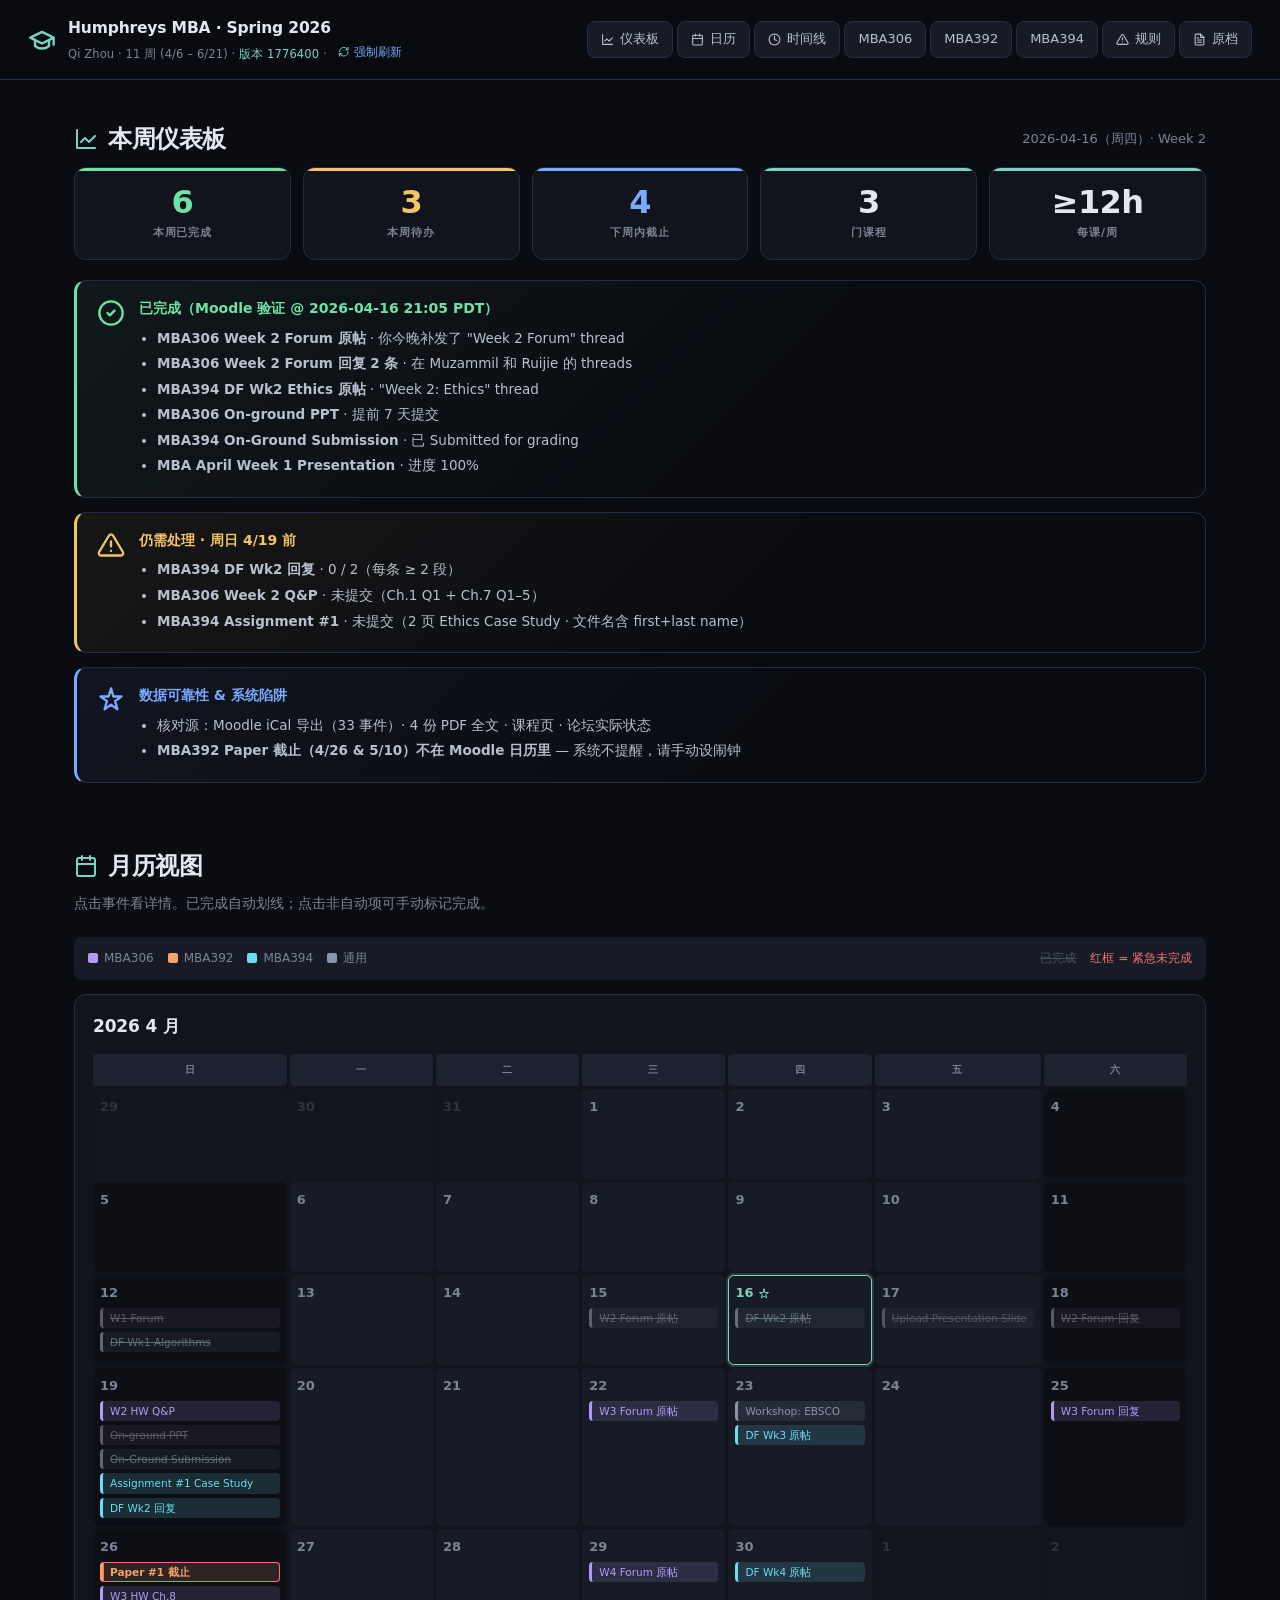
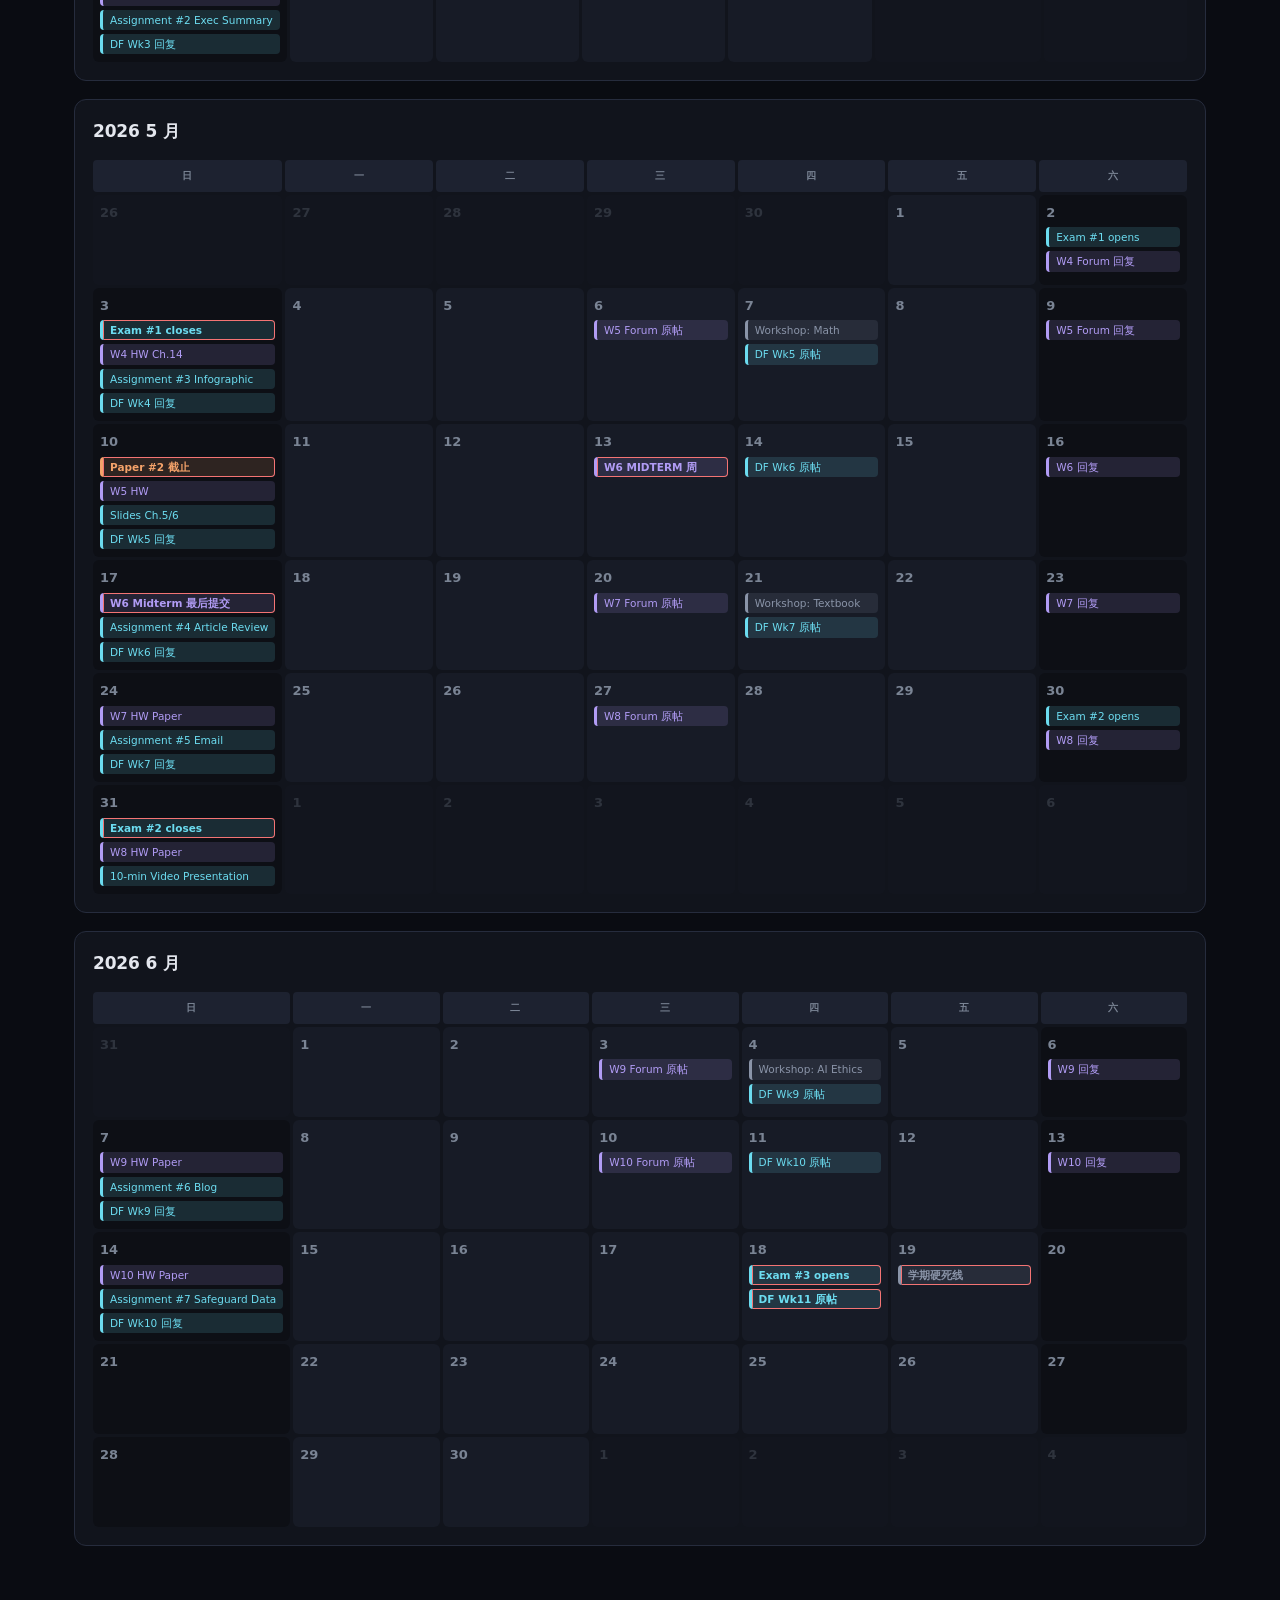
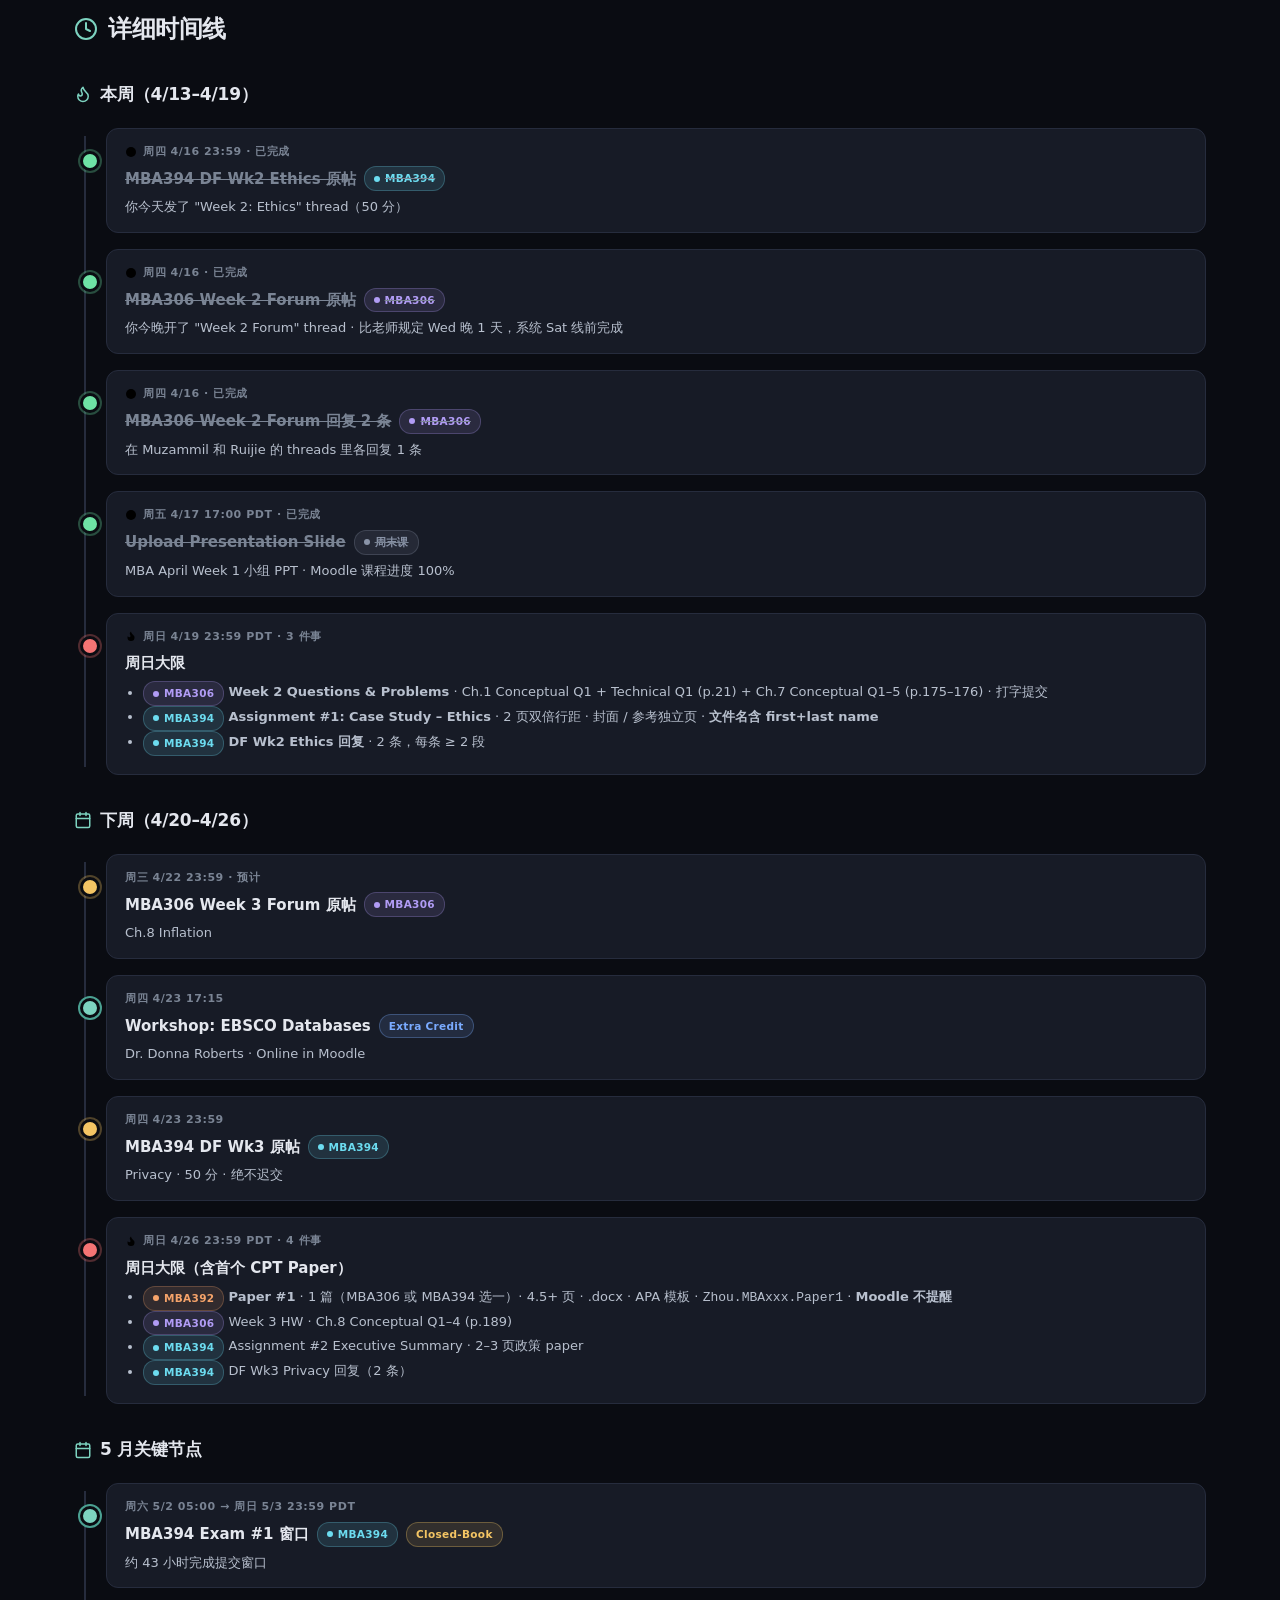
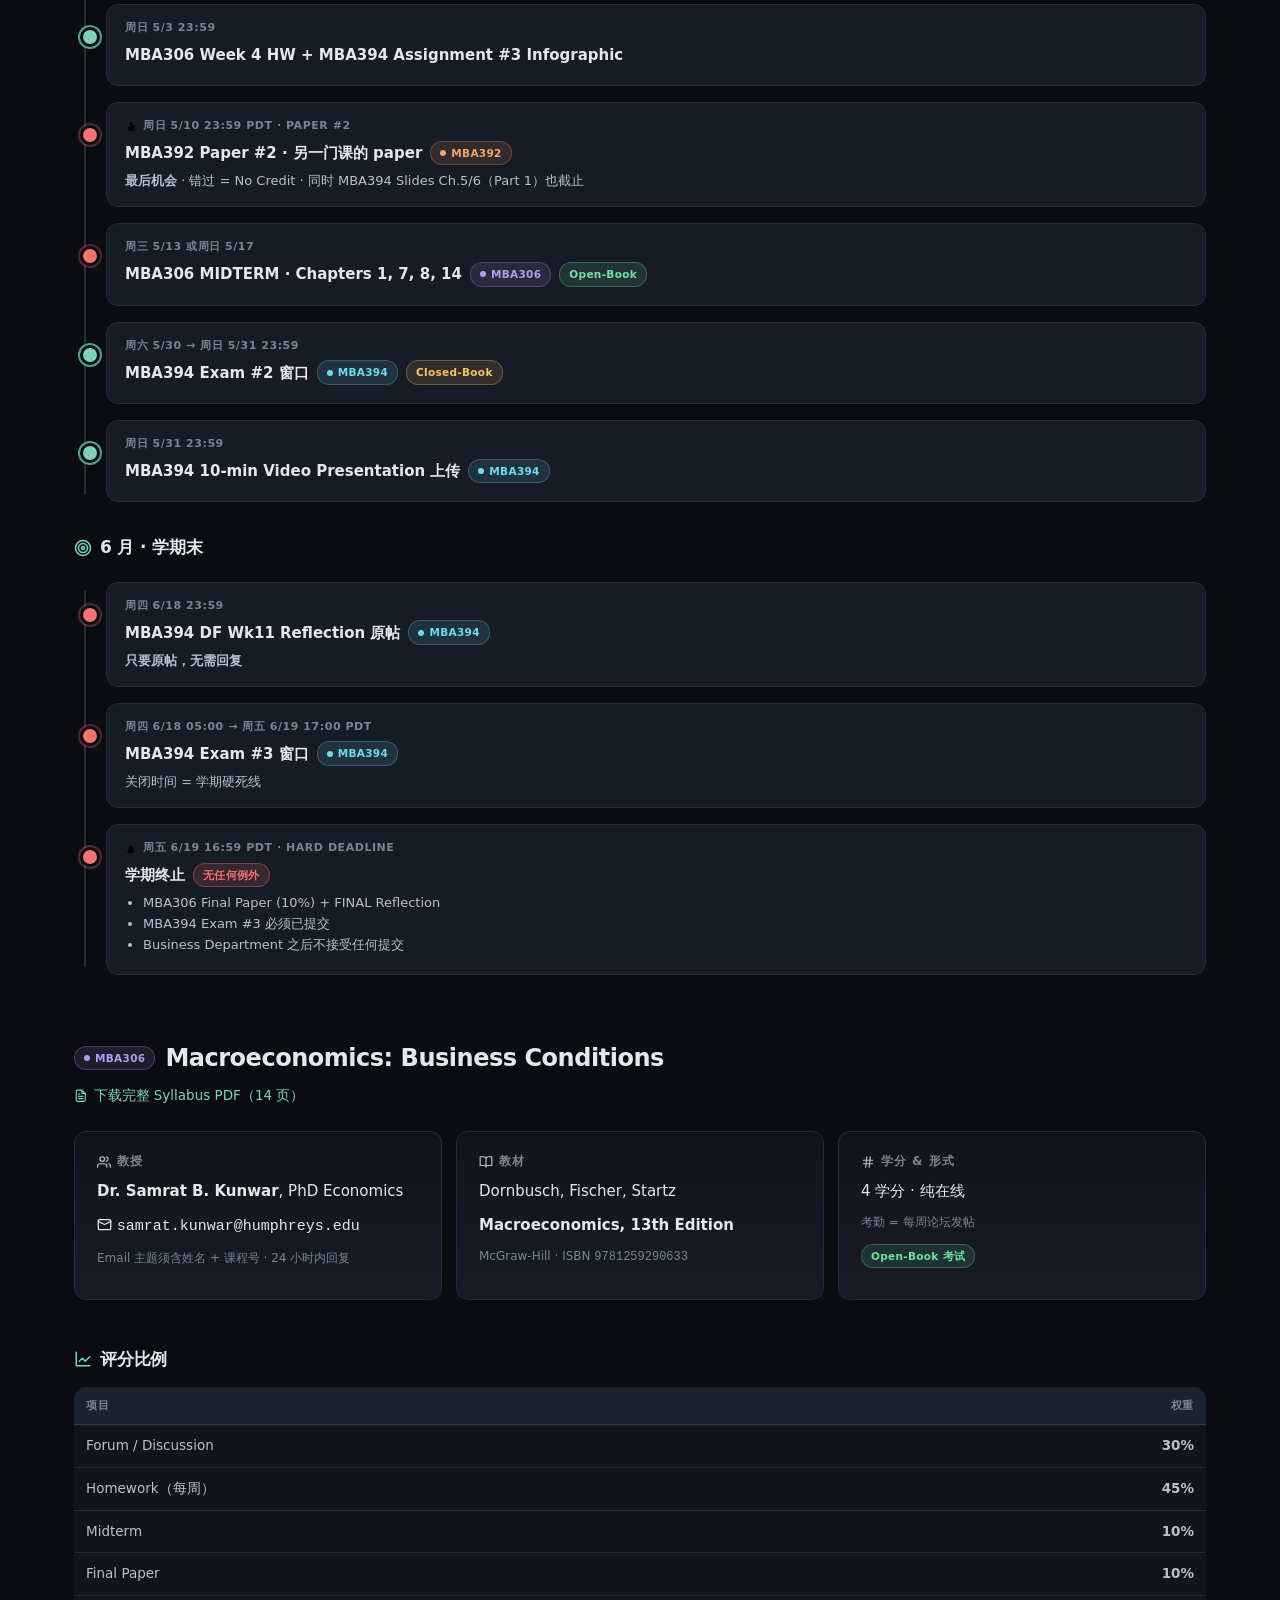
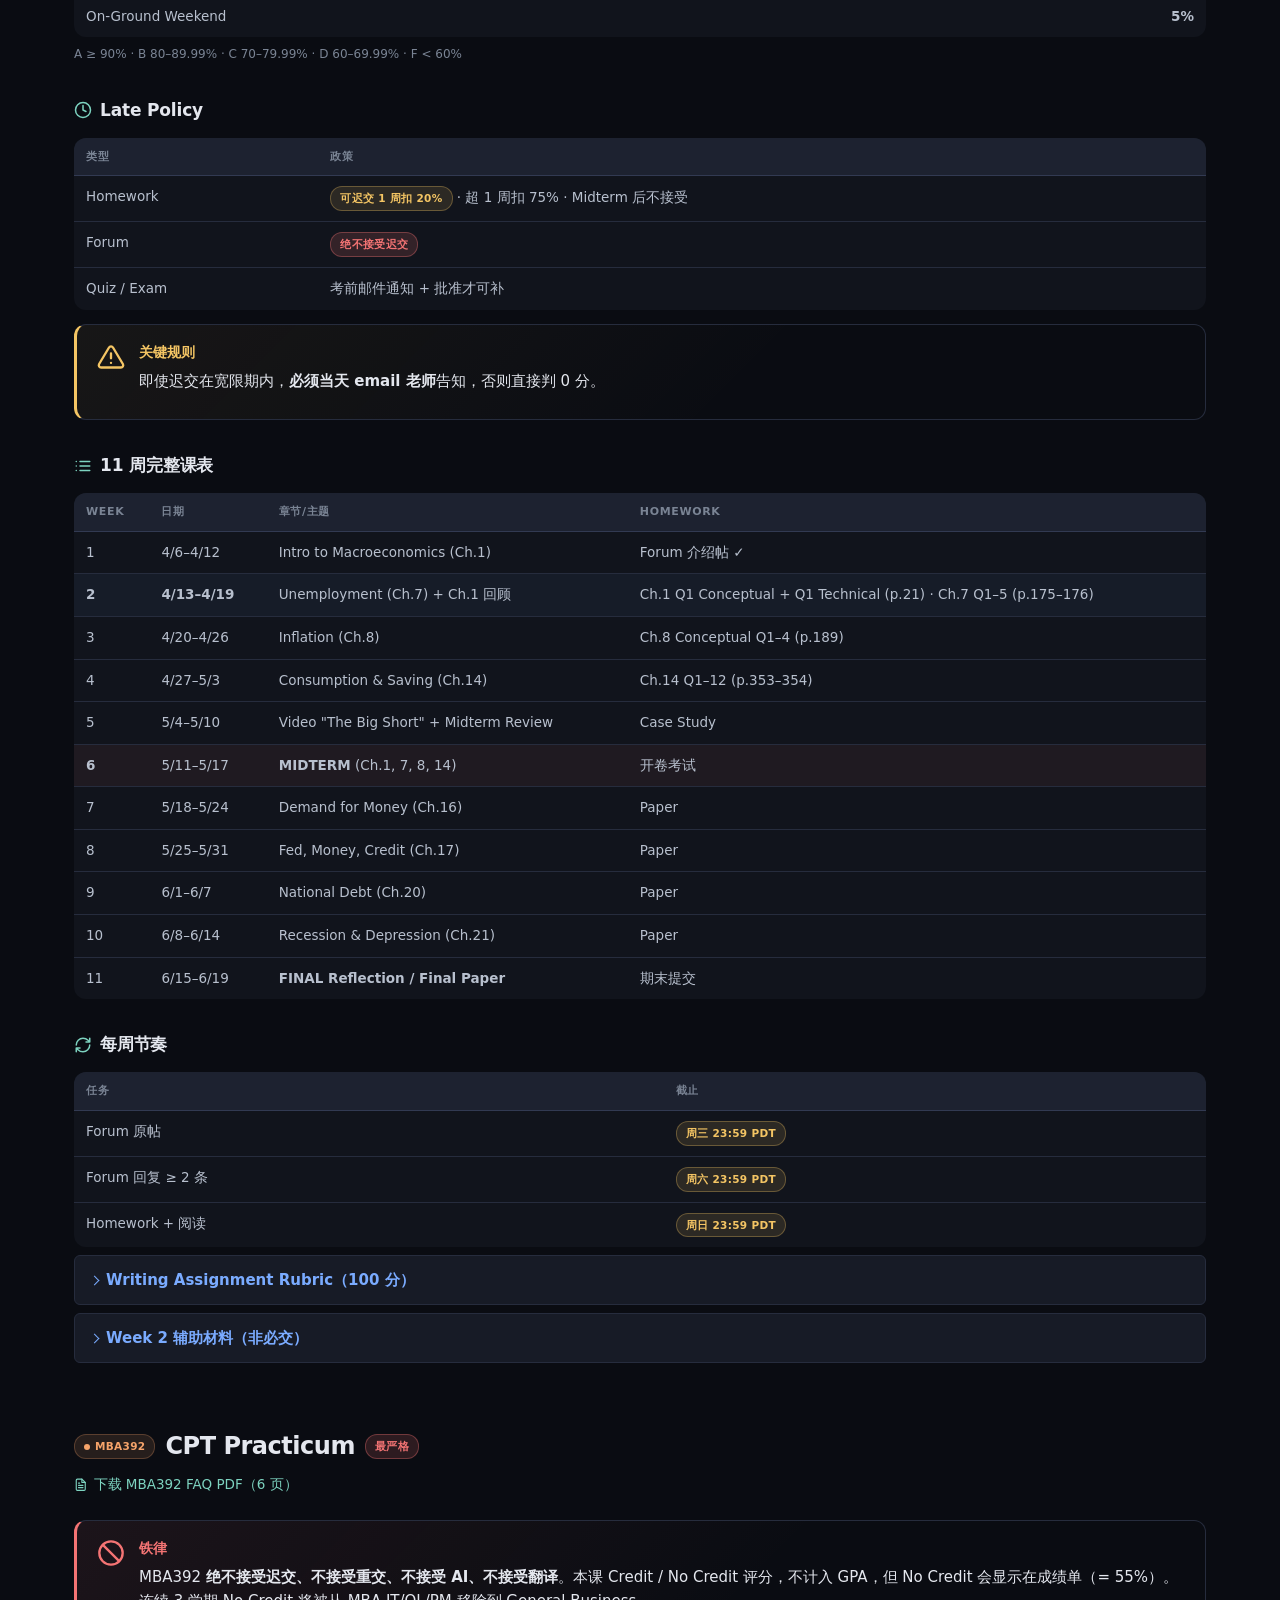
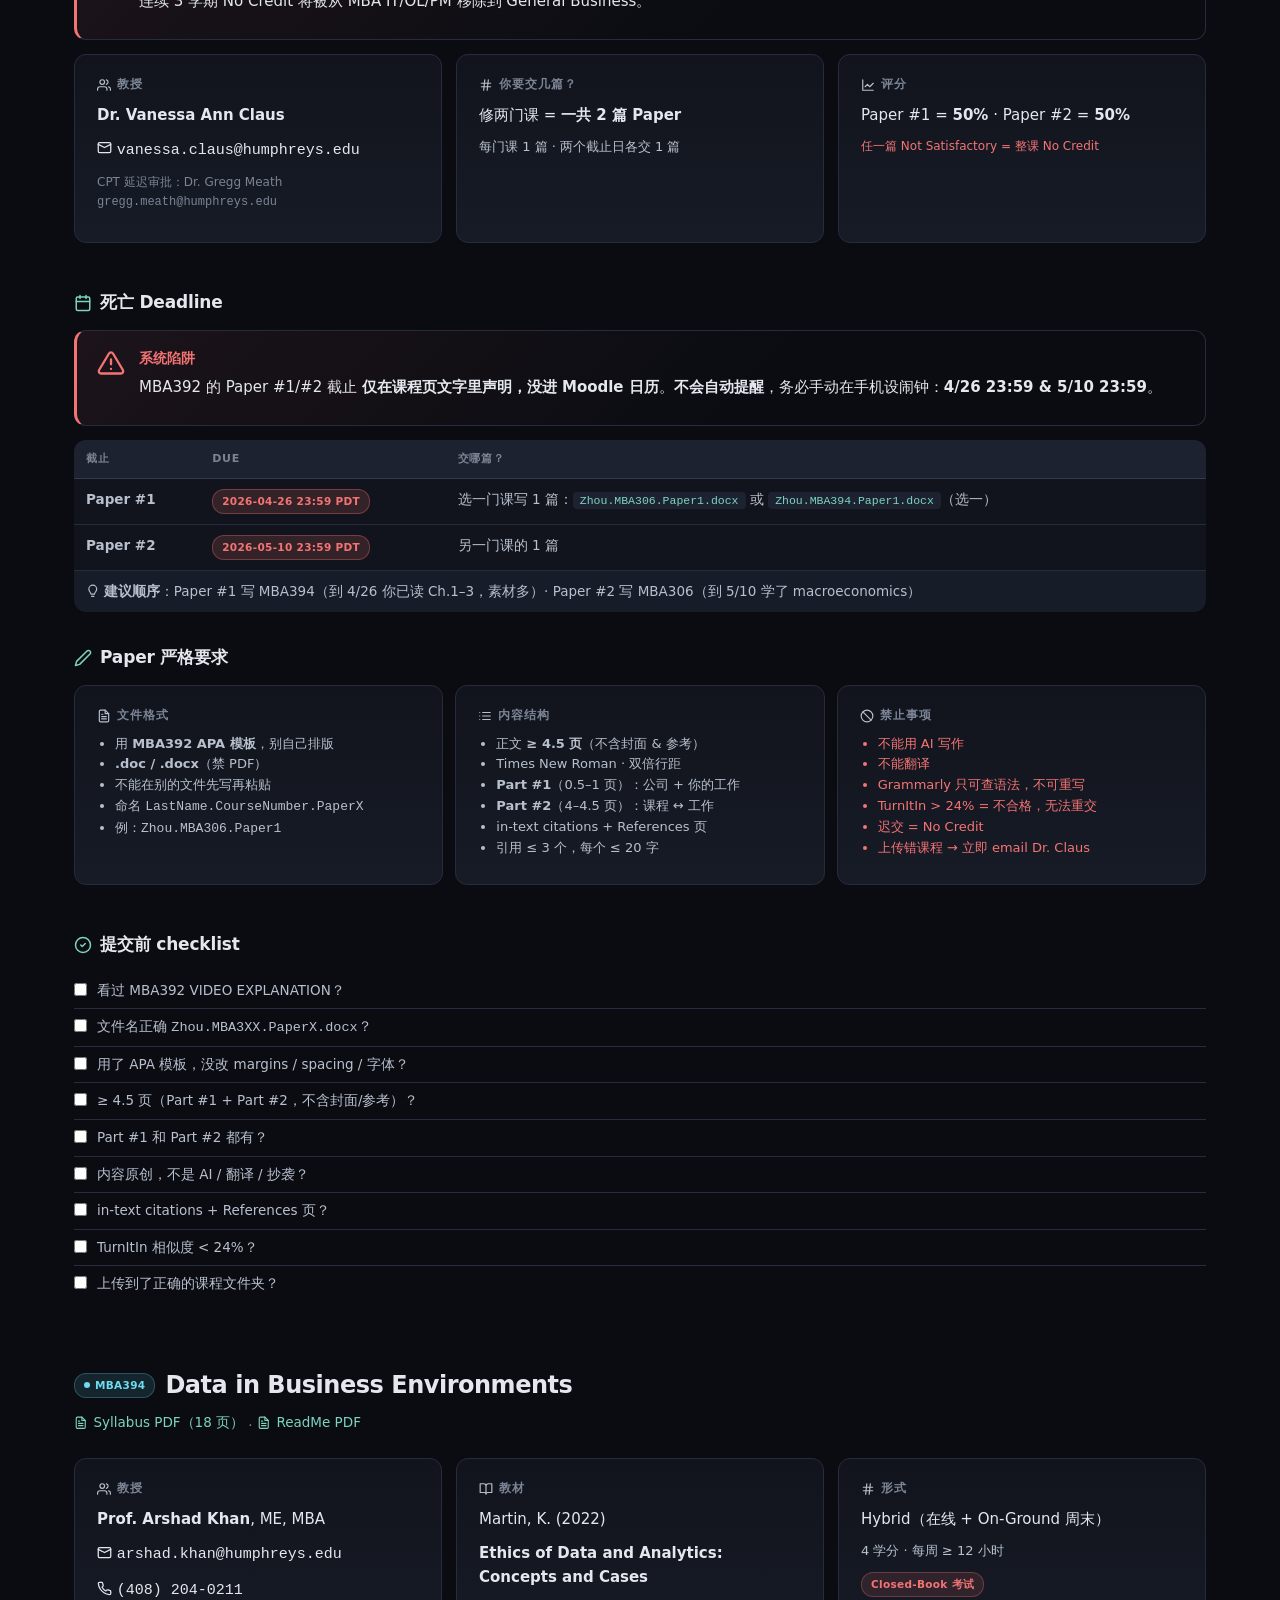
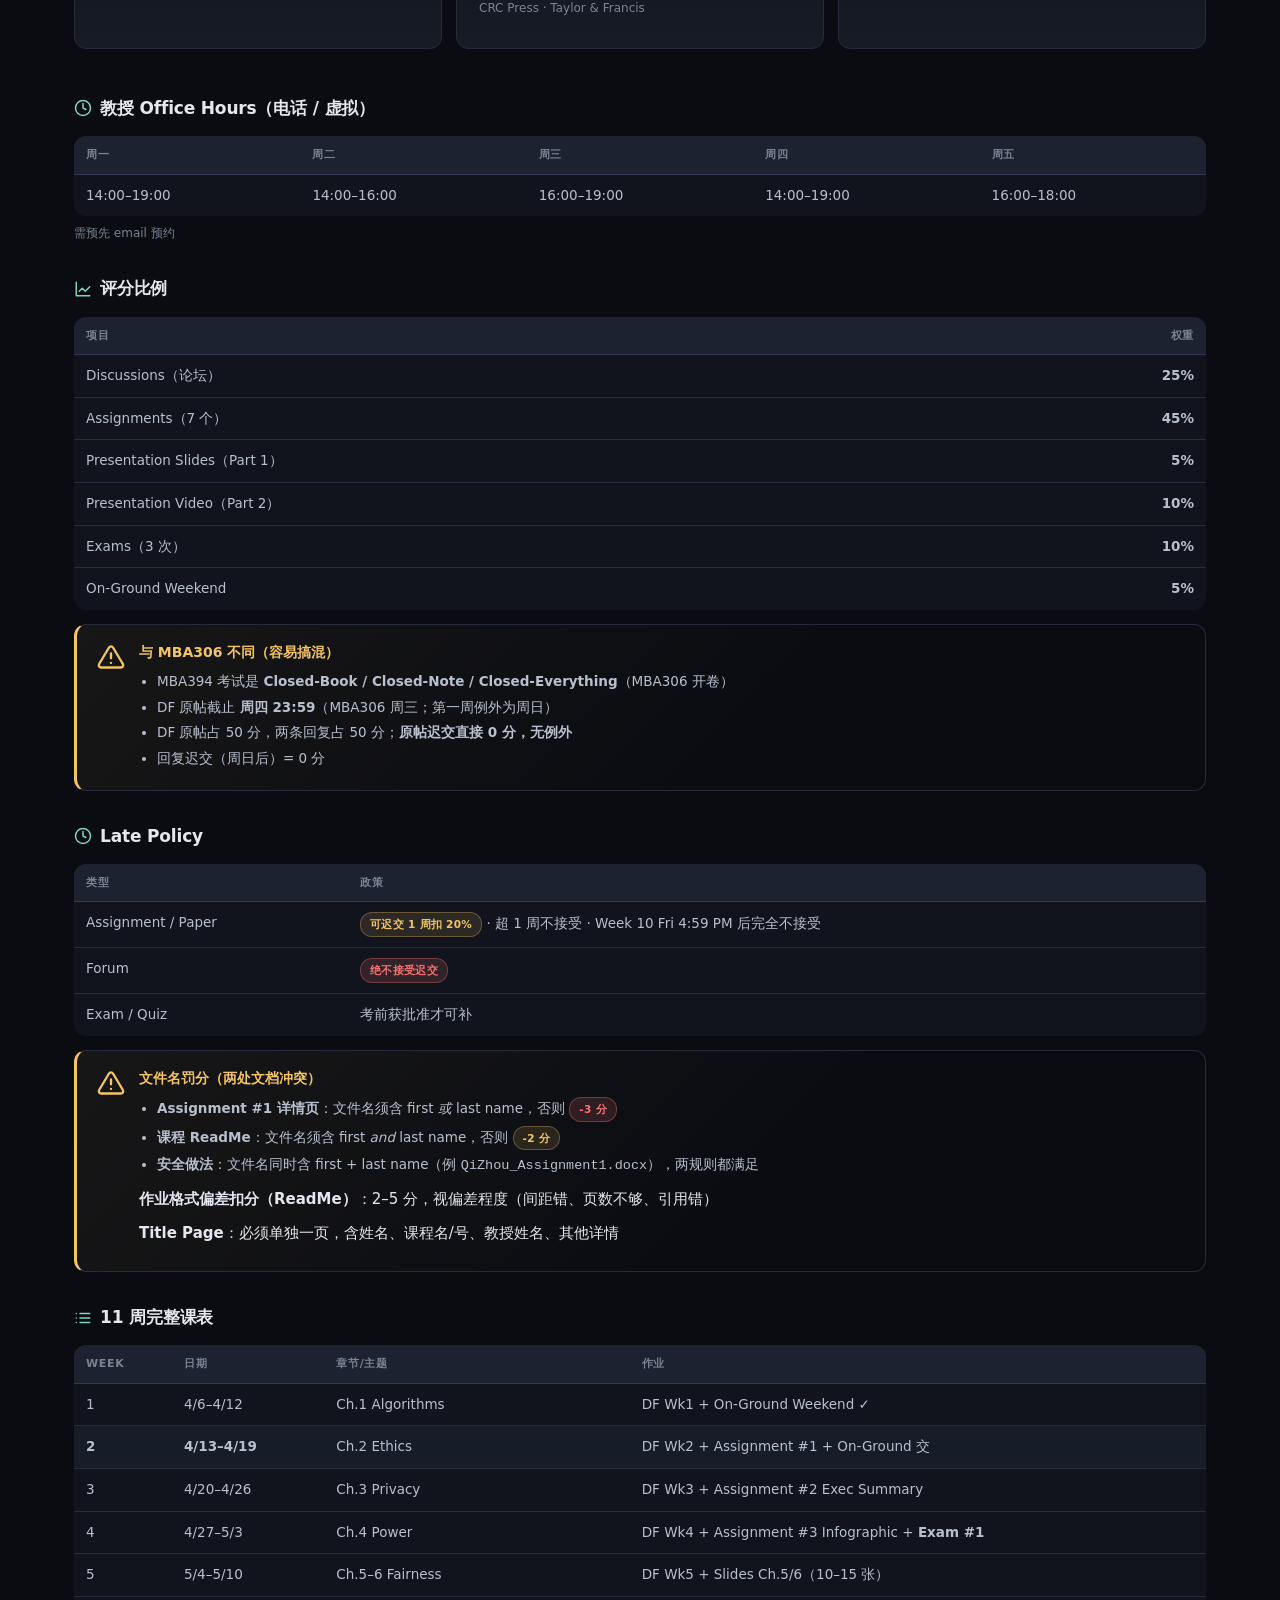
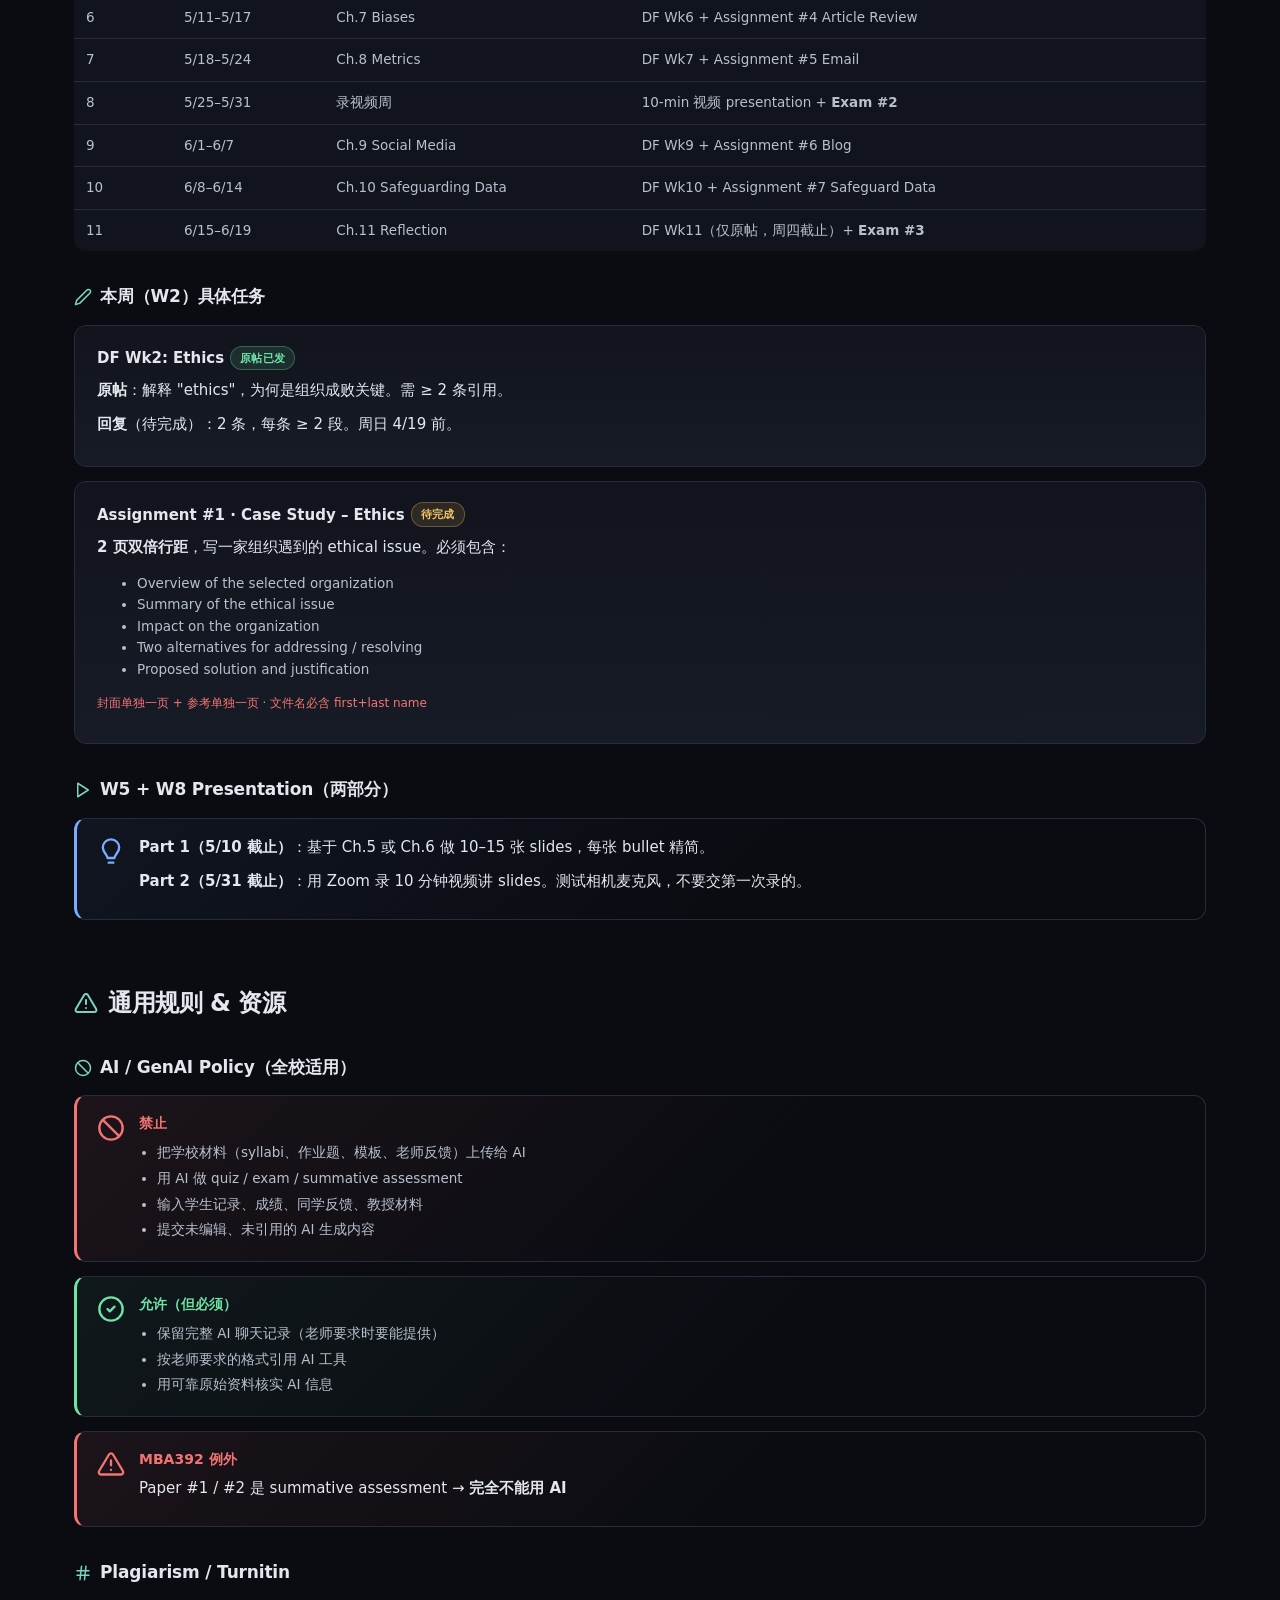
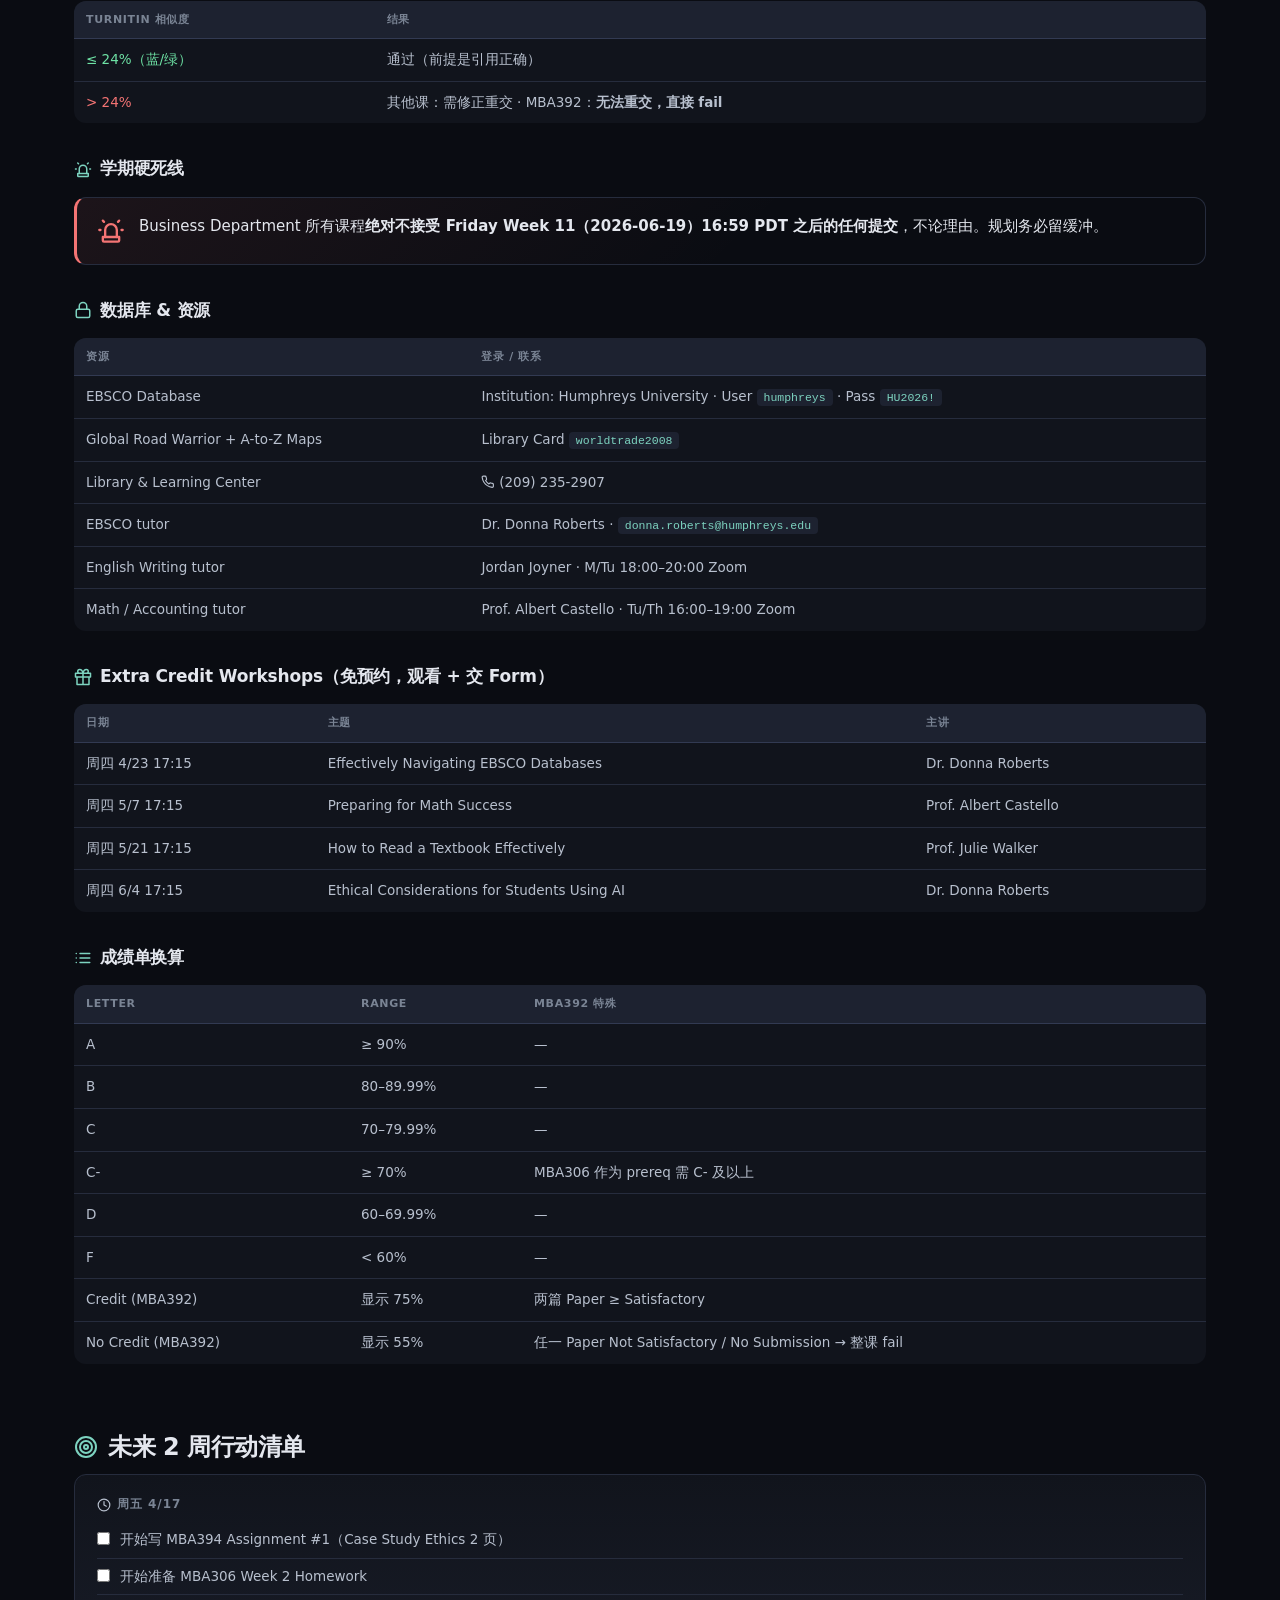
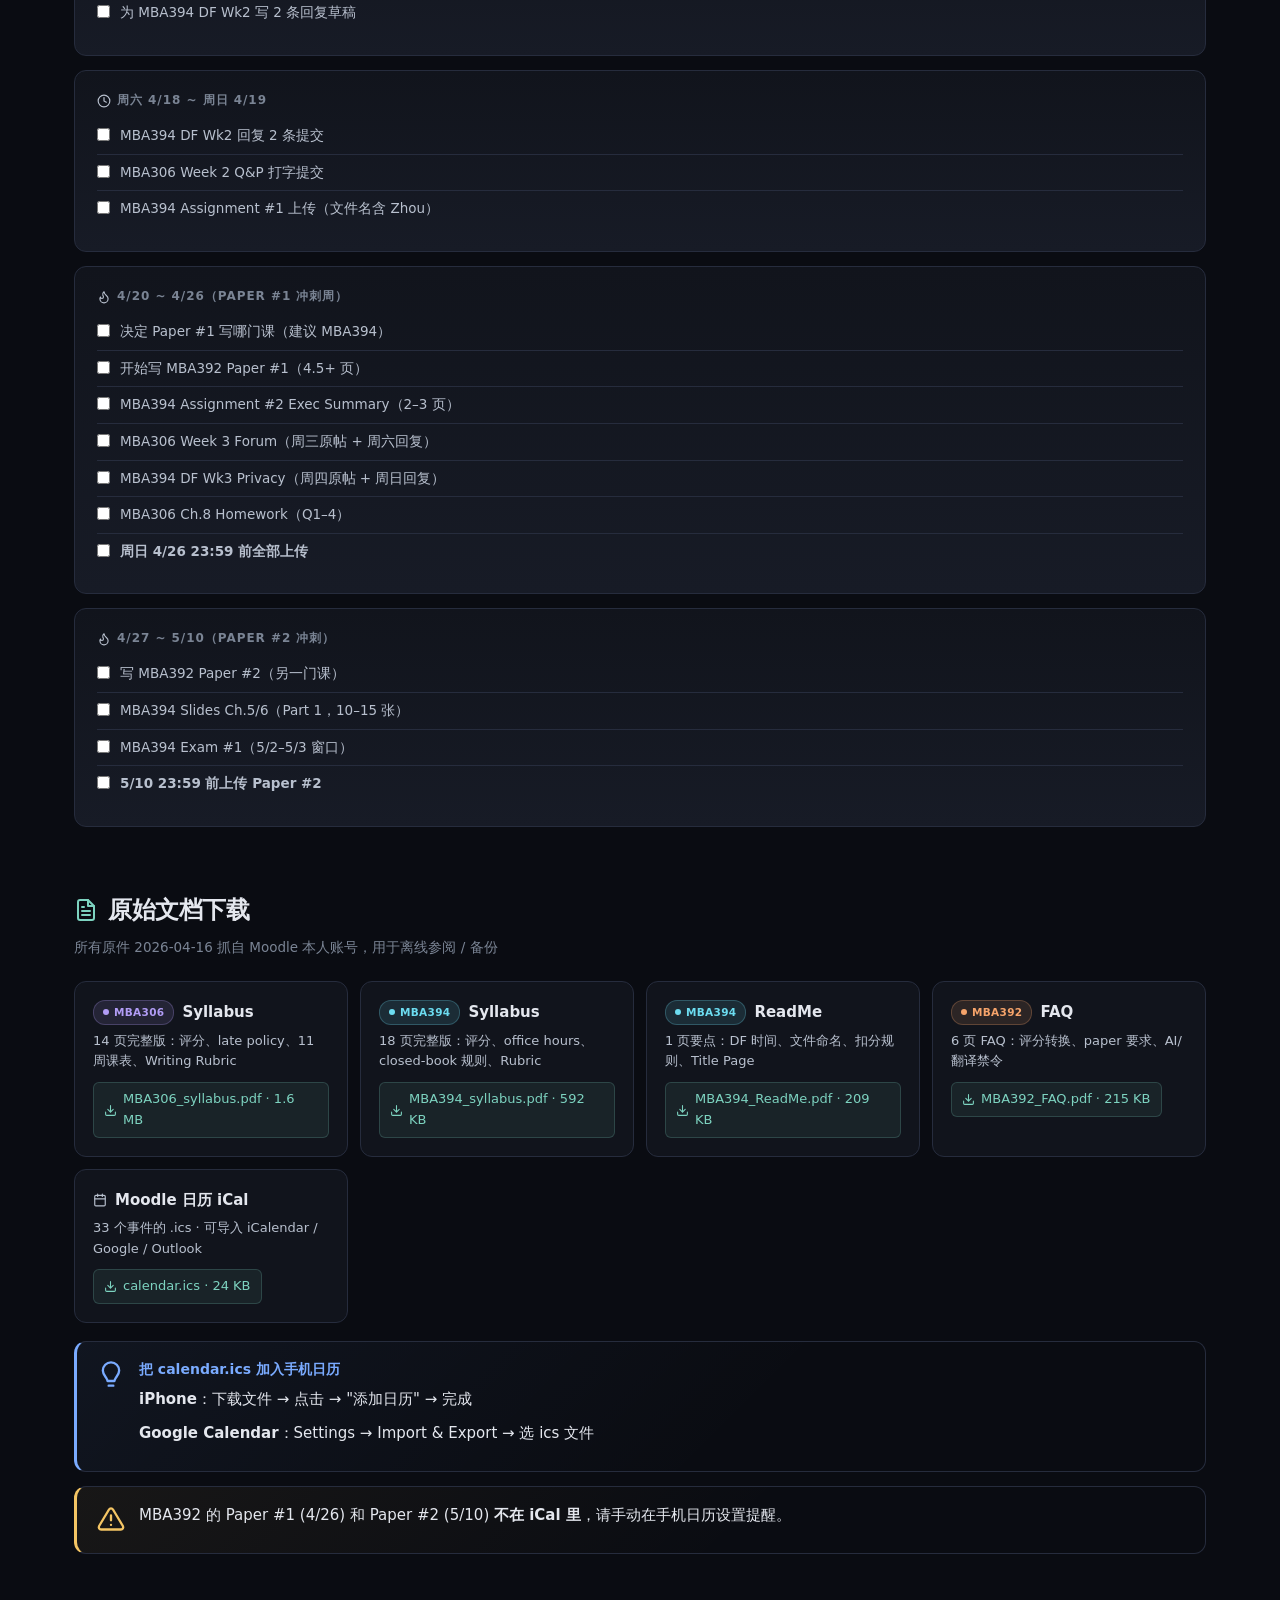
==== commit fdf6e5eb: "Fix timeline/calendar inconsistency: Upload Slide done + remove duplicate" ====
--- a/courses_spring2026.html
+++ b/courses_spring2026.html
@@ -370,15 +370,10 @@
       <div class="title">MBA306 Week 2 Forum 回复 2 条 <span class="pill m306"><span class="dot"></span>MBA306</span></div>
       <div class="desc">在 Muzammil 和 Ruijie 的 threads 里各回复 1 条</div>
     </div>
-    <div class="event urgent">
-      <div class="date"><svg><use href="#i-clock"/></svg>周五 4/17 17:00 PDT</div>
+    <div class="event done">
+      <div class="date"><svg><use href="#i-check"/></svg>周五 4/17 17:00 PDT · 已完成</div>
       <div class="title">Upload Presentation Slide <span class="pill gen"><span class="dot"></span>周末课</span></div>
-      <div class="desc">MBA April Week 1 小组 PPT · <strong>已标记 100% 完成</strong>，请确认</div>
-    </div>
-    <div class="event soon">
-      <div class="date"><svg><use href="#i-edit"/></svg>周六 4/18 23:59 PDT</div>
-      <div class="title">MBA306 Week 2 Forum 回复检查 <span class="pill m306"><span class="dot"></span>MBA306</span></div>
-      <div class="desc">系统 Forum 最终死线（你已发 2 条 ✓）</div>
+      <div class="desc">MBA April Week 1 小组 PPT · Moodle 课程进度 100%</div>
     </div>
     <div class="event urgent">
       <div class="date"><svg><use href="#i-flame"/></svg>周日 4/19 23:59 PDT · 3 件事</div>
@@ -993,7 +988,7 @@
 </div>
 
 <script>
-  const BUILD_ID = '1776399993-27050f64';
+  const BUILD_ID = '1776400183-f193f2';
   document.getElementById('buildTime').textContent = '版本 ' + BUILD_ID.substring(0,7);
 
   function forceReload(){
